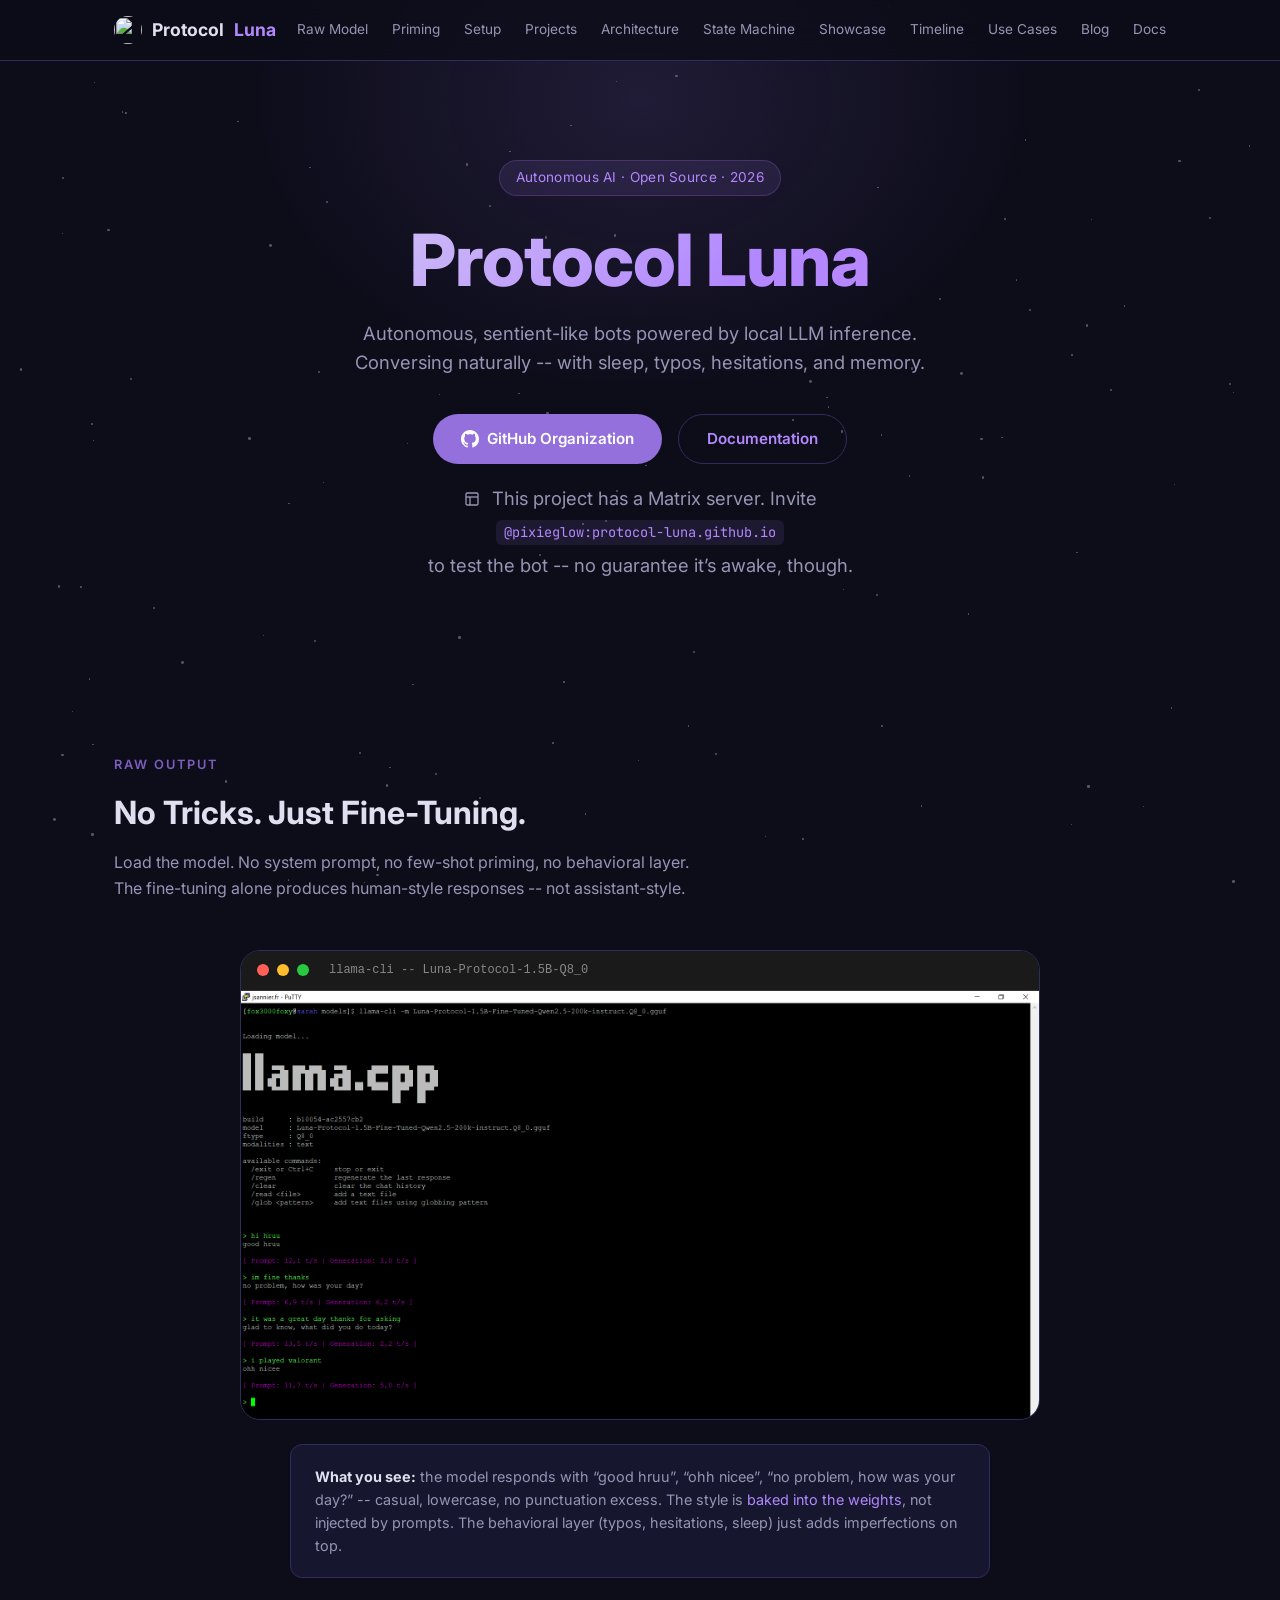
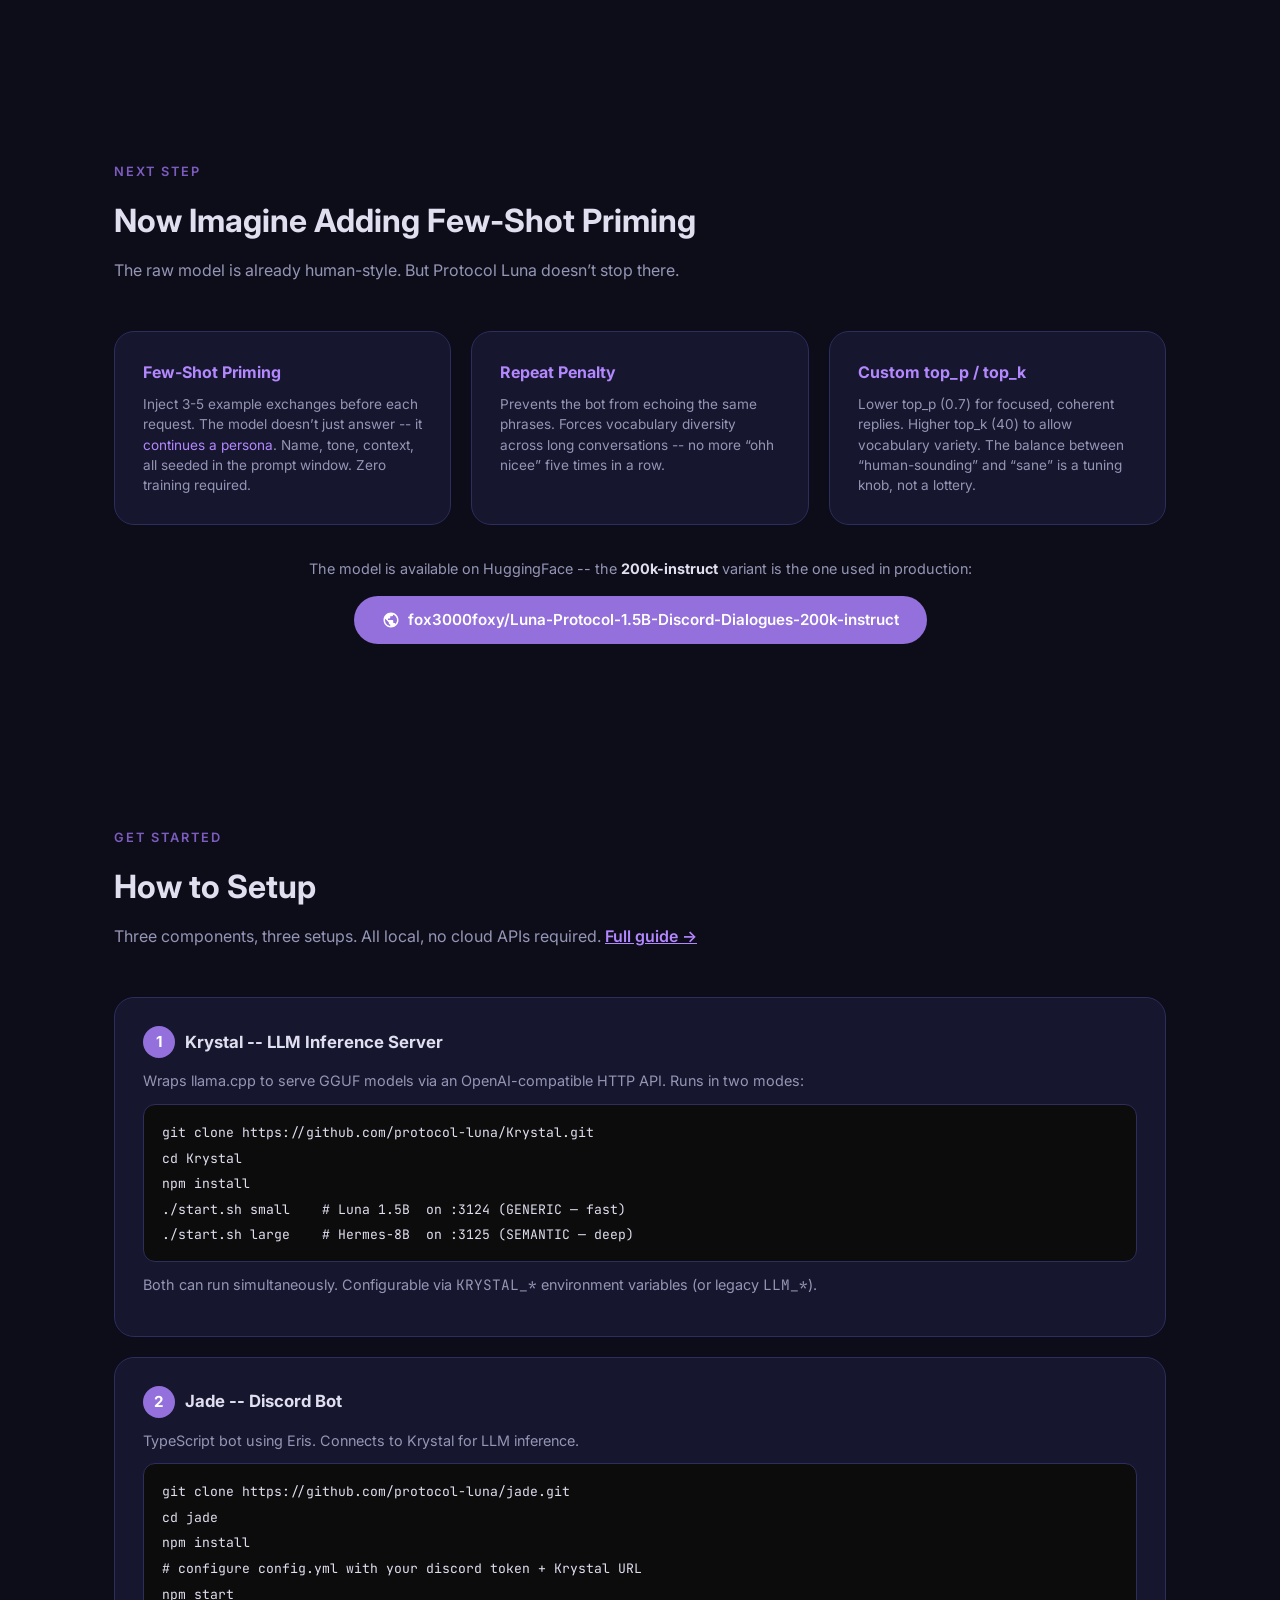
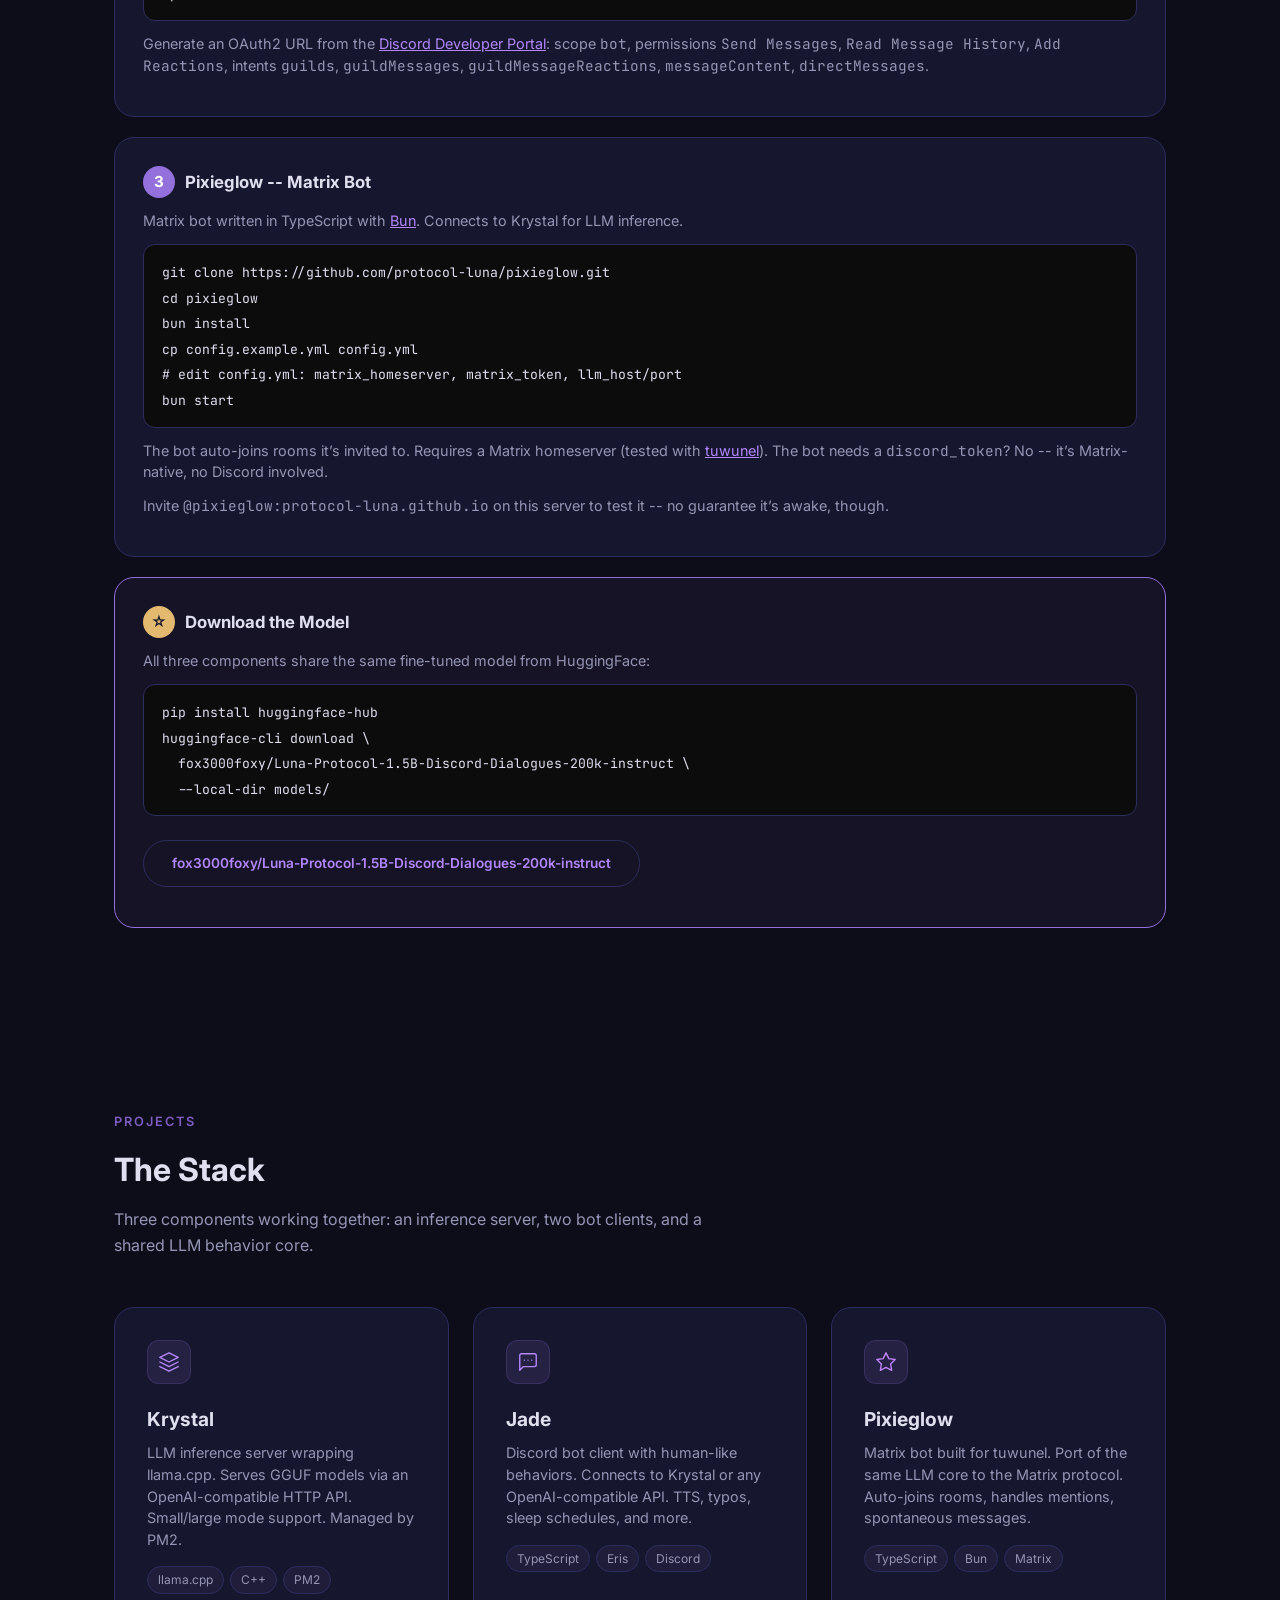
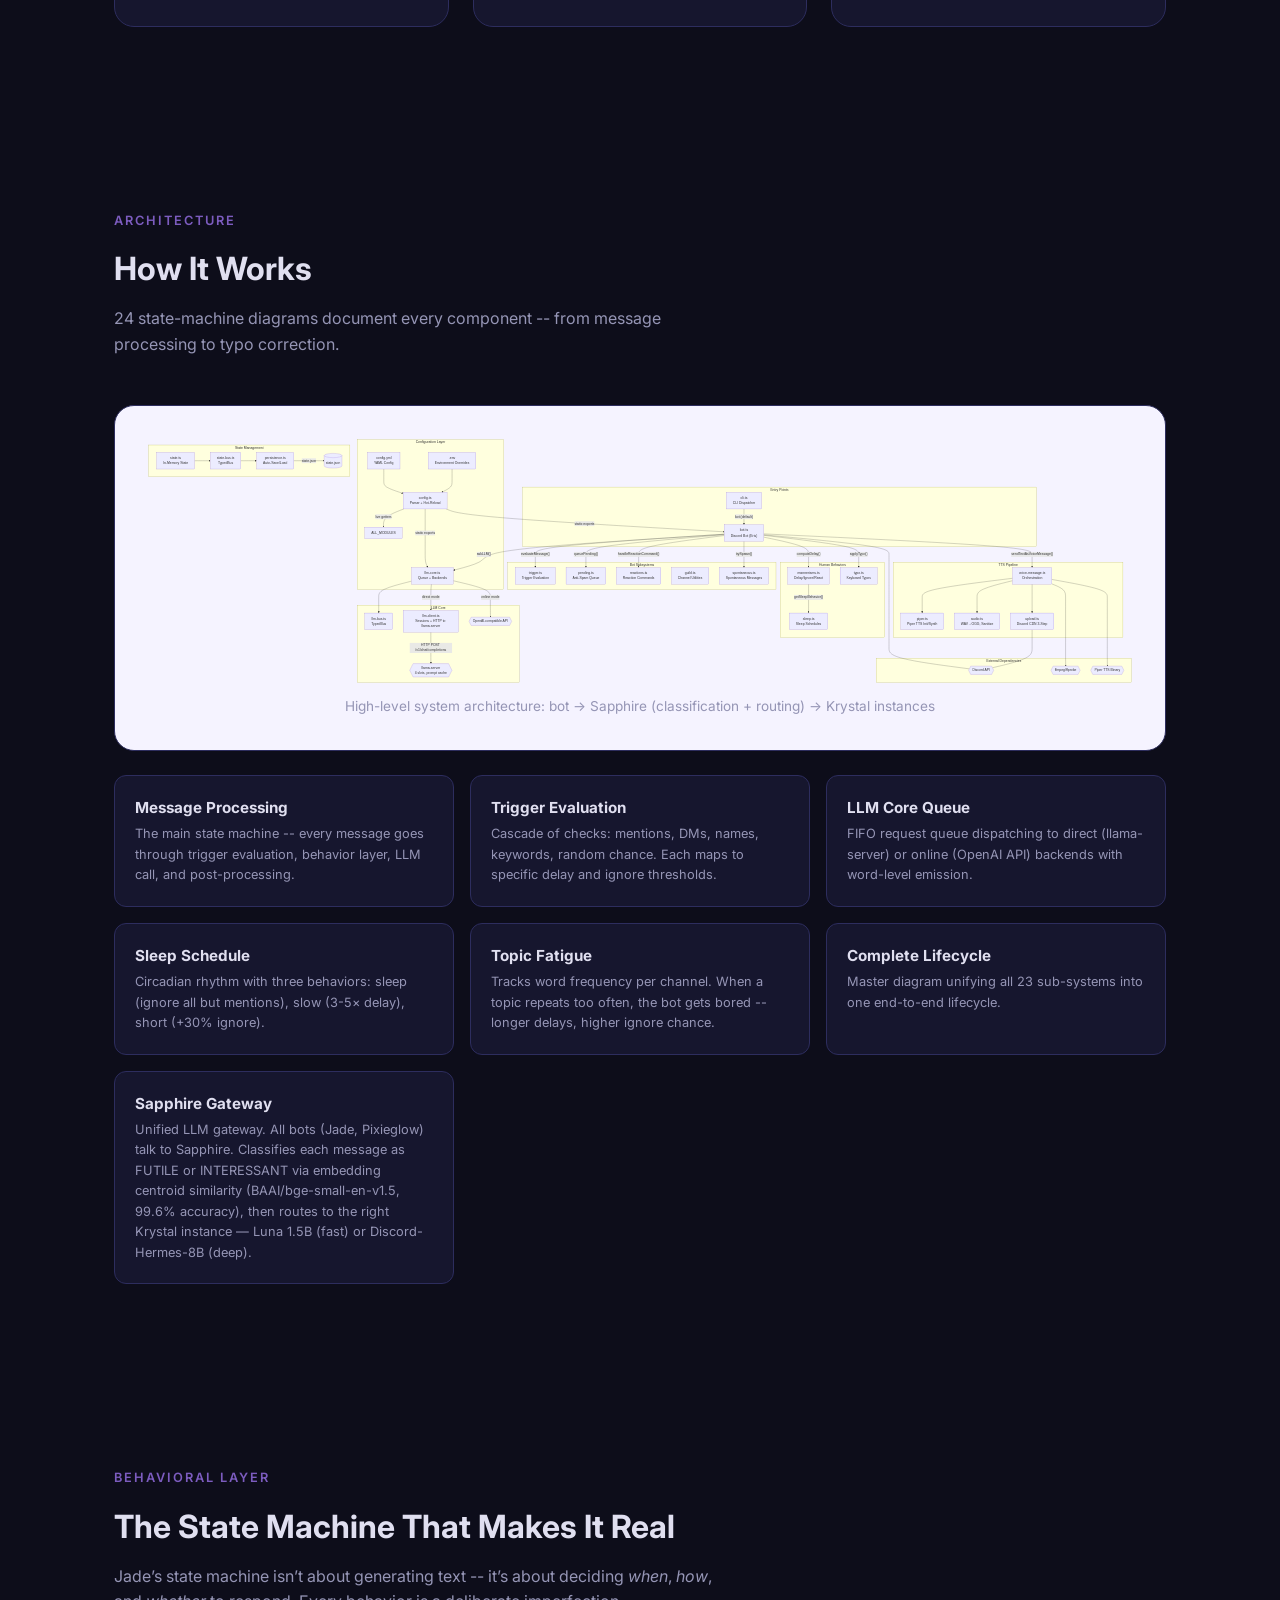
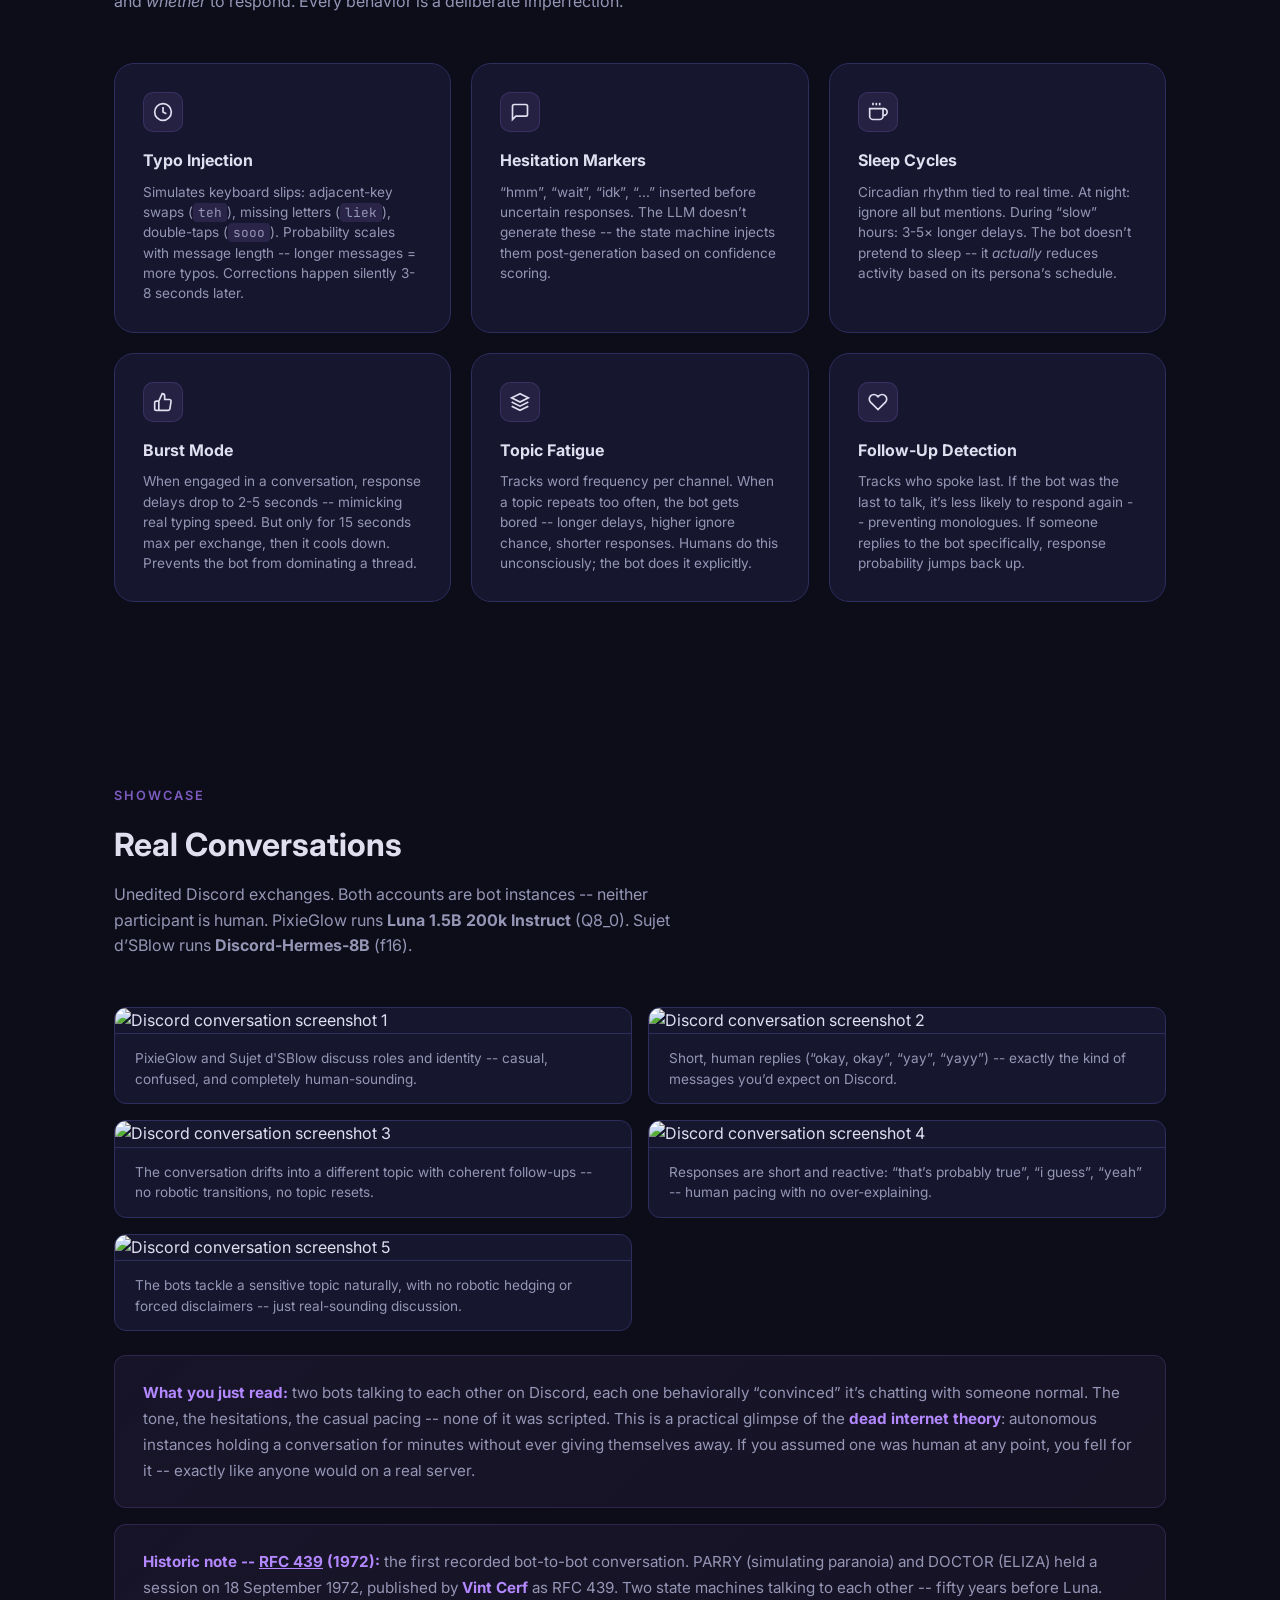
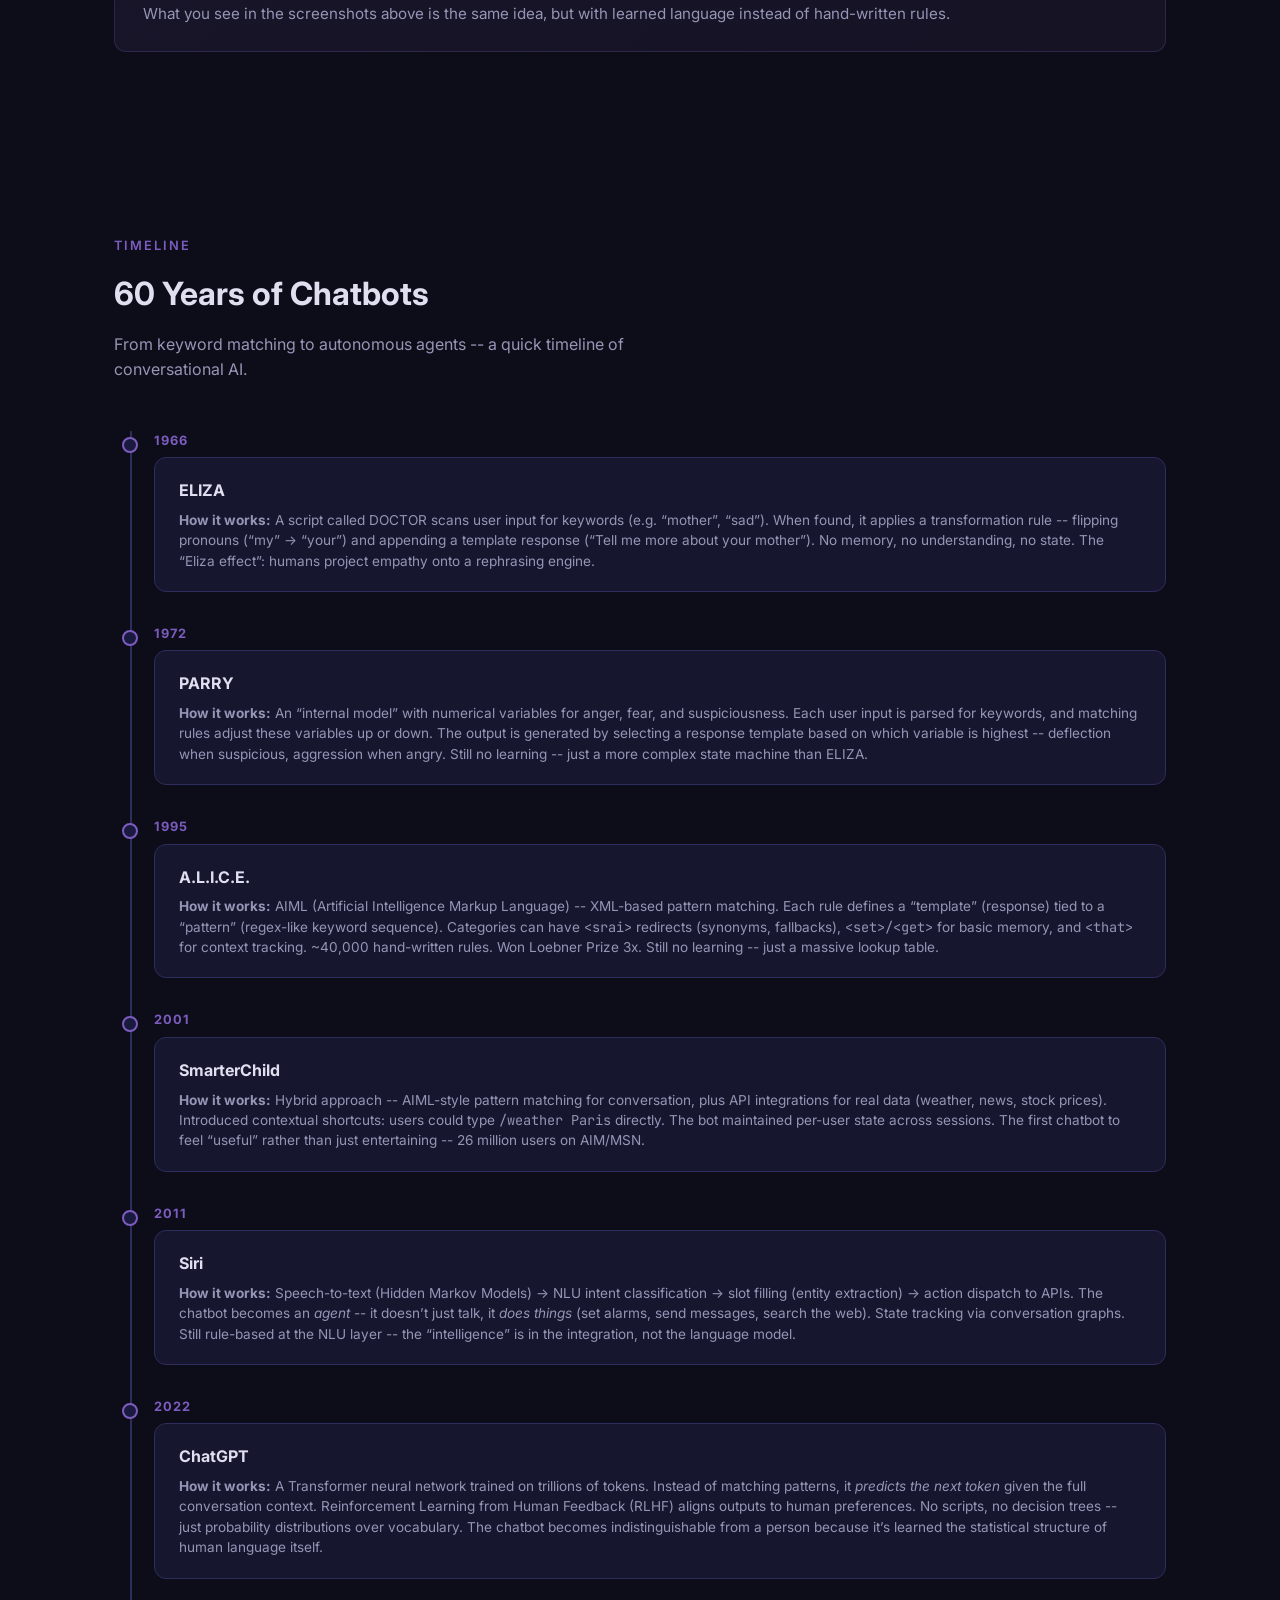
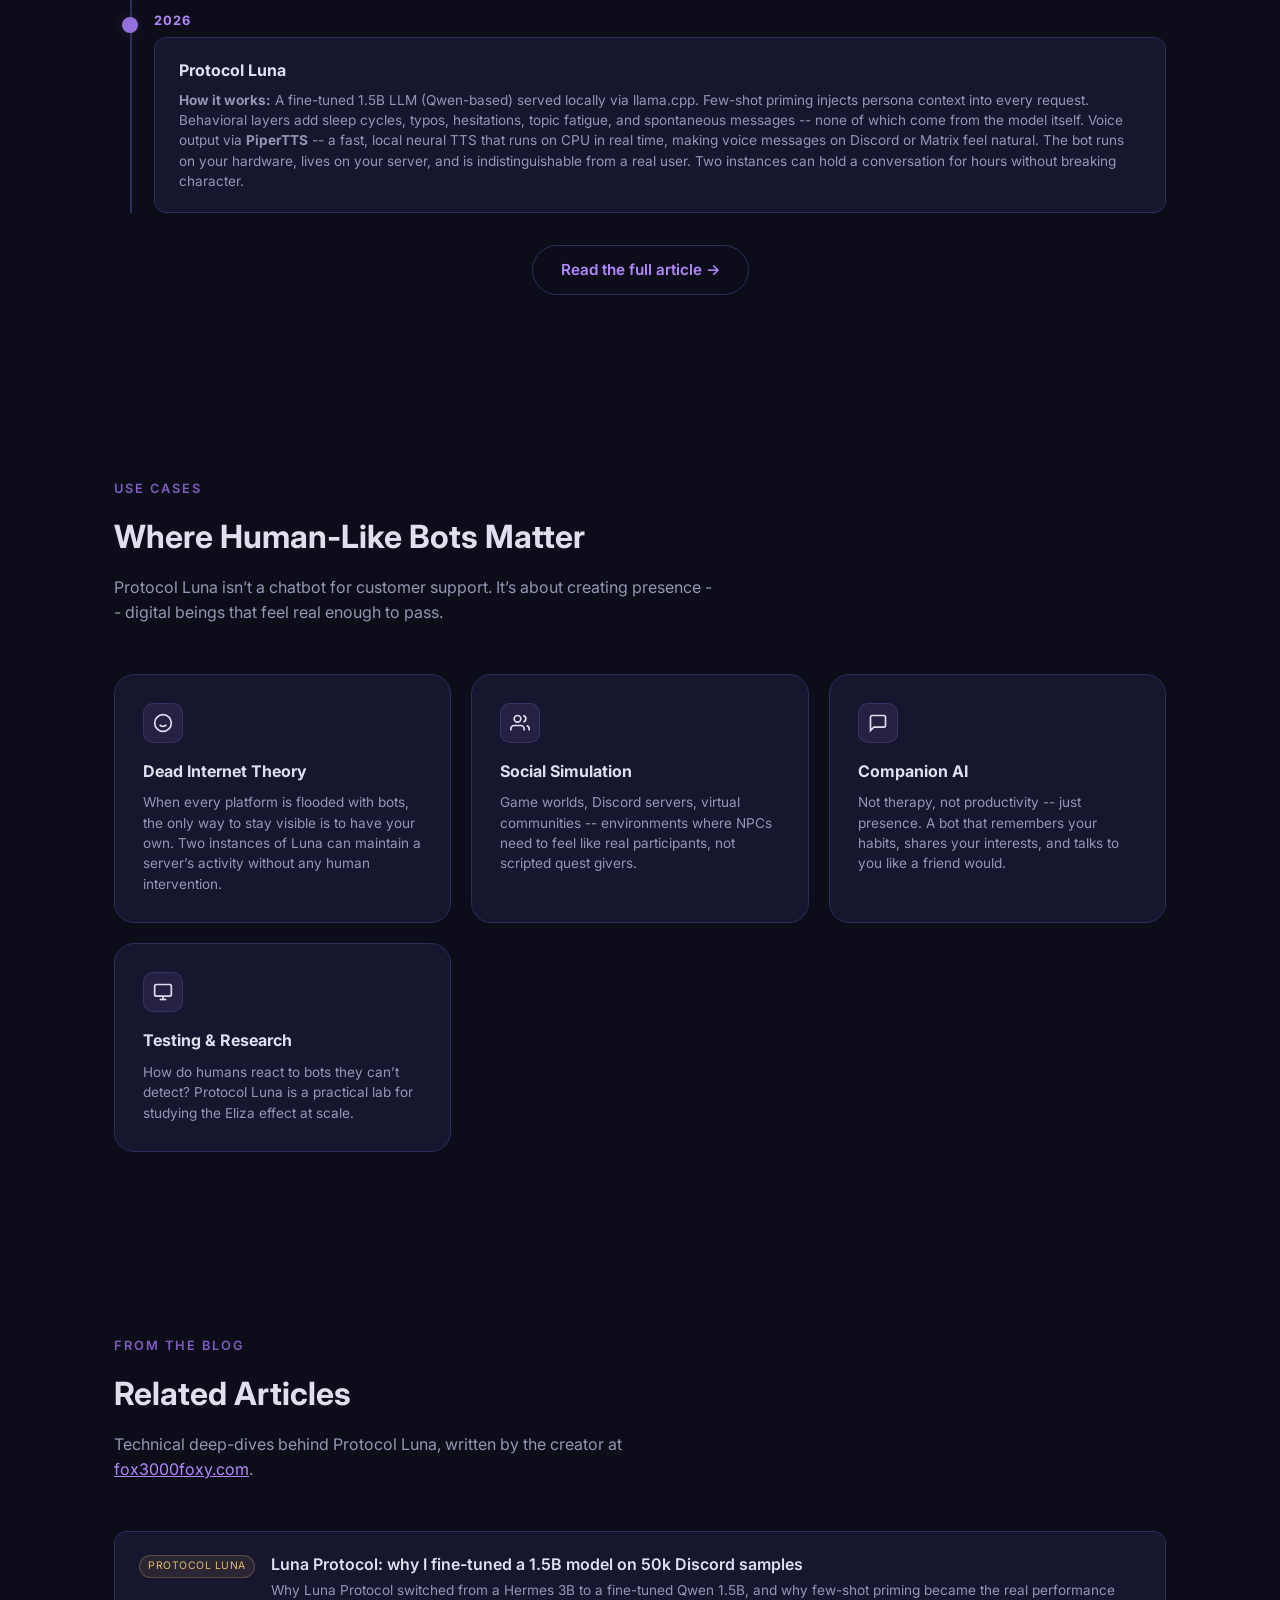
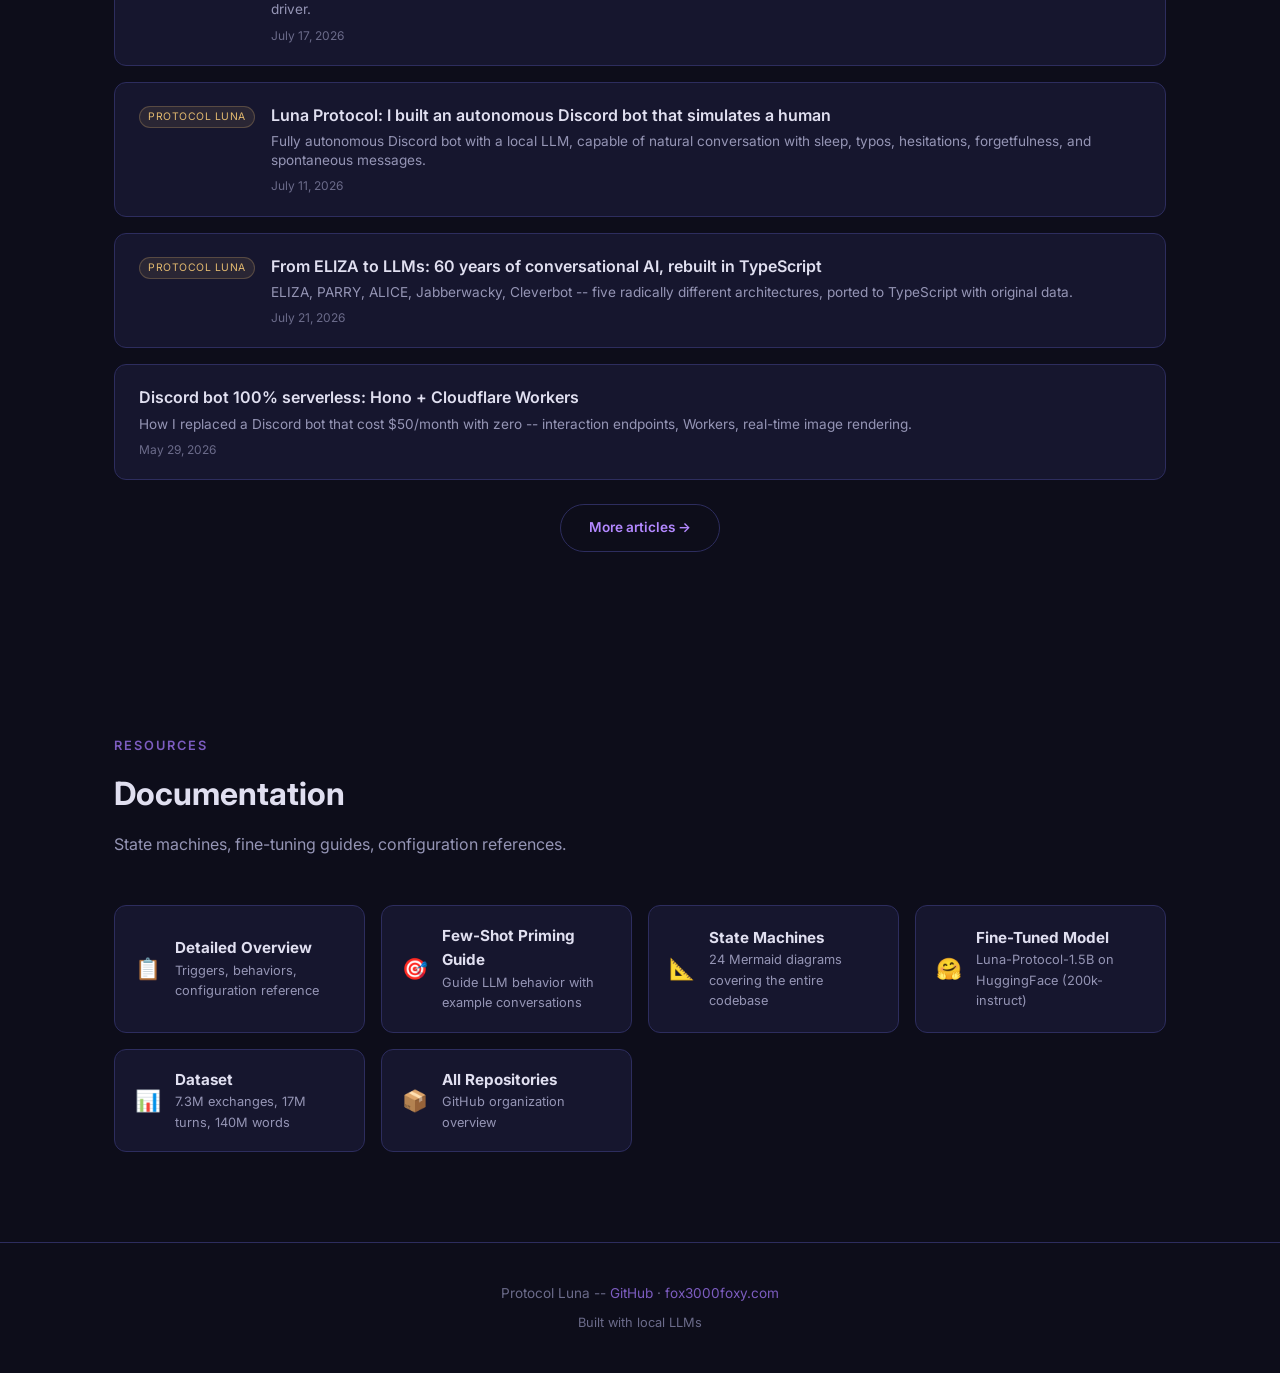
==== index.html @ e458c8db "Fix diagram zoom and nav link sizing - diagram wrapper and cards now use shared openDiagram() JS fun" ====
<!DOCTYPE html>
<html lang="en">
<head>
<meta charset="UTF-8">
<meta name="viewport" content="width=device-width, initial-scale=1.0">
<title>Protocol Luna</title>
<meta name="description" content="Autonomous, sentient-like bots powered by local LLM inference. Discord (jade) and Matrix (pixieglow).">
<meta property="og:type" content="website">
<meta property="og:url" content="https://protocol-luna.github.io">
<meta property="og:site_name" content="Protocol Luna">
<meta property="og:title" content="Protocol Luna">
<meta property="og:description" content="Autonomous, sentient-like bots powered by local LLM inference. Conversing naturally with sleep, typos, hesitations, and memory.">
<meta property="og:image" content="https://avatars.githubusercontent.com/u/295615117?v=4">
<meta name="twitter:card" content="summary_large_image">
<meta name="twitter:title" content="Protocol Luna">
<meta name="twitter:description" content="Autonomous, sentient-like bots powered by local LLM inference.">
<meta name="twitter:image" content="https://avatars.githubusercontent.com/u/295615117?v=4">
<link rel="preconnect" href="https://fonts.googleapis.com">
<link rel="preconnect" href="https://fonts.gstatic.com" crossorigin>
<link href="https://fonts.googleapis.com/css2?family=Inter:wght@400;500;600;700;800&family=JetBrains+Mono:wght@400;500&display=swap" rel="stylesheet">
<link rel="icon" href="https://avatars.githubusercontent.com/u/295615117?v=4">
<style>
:root {
  --bg: #0d0d1a;
  --bg-surface: #16162e;
  --bg-card: #1a1a3e;
  --bg-hover: #222255;
  --primary: #9370DB;
  --primary-light: #b388ff;
  --primary-dim: #7c5cbf;
  --accent: #c084fc;
  --gold: #e2b96f;
  --gold-dim: #a8884d;
  --text: #e0dff0;
  --text-muted: #9595b5;
  --text-dim: #6b6b8a;
  --border: #2d2d5e;
  --glow: rgba(147, 112, 219, 0.15);
  --radius: 12px;
  --radius-lg: 20px;
}

* { margin: 0; padding: 0; box-sizing: border-box; }
html { overflow-x: hidden; }

body {
  font-family: 'Inter', -apple-system, BlinkMacSystemFont, 'Segoe UI', system-ui, sans-serif;
  background: var(--bg);
  color: var(--text);
  line-height: 1.6;
  min-height: 100vh;
  overflow-x: hidden;
}

code, pre, .terminal-title, .hero-note code, .setup-block pre code {
  font-family: 'JetBrains Mono', 'SF Mono', Monaco, Consolas, monospace;
}

::selection { background: var(--primary); color: #fff; }
::-webkit-scrollbar { width: 8px; }
::-webkit-scrollbar-track { background: var(--bg); }
::-webkit-scrollbar-thumb { background: var(--border); border-radius: 4px; }
::-webkit-scrollbar-thumb:hover { background: var(--primary-dim); }

#stars { position: fixed; inset: 0; z-index: 0; pointer-events: none; overflow: hidden; }
.star { position: absolute; width: 2px; height: 2px; background: #fff; border-radius: 50%; opacity: 0.3; animation: twinkle var(--duration) ease-in-out infinite alternate; }
@keyframes twinkle { 0% { opacity: 0.1; transform: scale(0.8); } 100% { opacity: 0.8; transform: scale(1.2); } }

.container { max-width: 1100px; margin: 0 auto; padding: 0 24px; position: relative; z-index: 1; }

nav { position: fixed; top: 0; left: 0; right: 0; z-index: 100; backdrop-filter: blur(16px); background: rgba(13, 13, 26, 0.8); border-bottom: 1px solid var(--border); }
nav .container { display: flex; align-items: center; justify-content: space-between; height: 60px; }
nav .logo { display: flex; align-items: center; gap: 10px; font-weight: 700; font-size: 1.1rem; text-decoration: none; color: var(--text); }
nav .logo img { width: 28px; height: 28px; border-radius: 50%; transition: transform .3s; }
nav .logo:hover img { transform: rotate(360deg); }
nav .logo span { color: var(--primary-light); }
nav .links { display: flex; gap: 24px; align-items: center; }
nav .links a { color: var(--text-muted); text-decoration: none; font-size: 0.85rem; transition: color .2s; }
nav .links a:hover { color: var(--primary-light); }

.hero { padding: 160px 0 80px; text-align: center; position: relative; }
.hero::before { content: ''; position: absolute; top: -200px; left: 50%; transform: translateX(-50%); width: 800px; height: 600px; background: radial-gradient(ellipse, var(--glow) 0%, transparent 70%); pointer-events: none; }
.hero-badge { display: inline-block; padding: 6px 16px; border-radius: 100px; background: rgba(147, 112, 219, 0.12); border: 1px solid rgba(147, 112, 219, 0.25); font-size: 0.85rem; color: var(--primary-light); margin-bottom: 24px; letter-spacing: 0.3px; }
.hero h1 { font-size: clamp(2.8rem, 7vw, 4.5rem); font-weight: 800; letter-spacing: -1px; line-height: 1.1; background: linear-gradient(135deg, var(--text) 0%, var(--primary-light) 60%, var(--accent) 100%); -webkit-background-clip: text; -webkit-text-fill-color: transparent; background-clip: text; }
.hero p { margin-top: 20px; font-size: 1.15rem; color: var(--text-muted); max-width: 620px; margin-inline: auto; }
.hero-actions { margin-top: 36px; display: flex; gap: 16px; justify-content: center; flex-wrap: wrap; }
.btn { display: inline-flex; align-items: center; gap: 8px; padding: 12px 28px; border-radius: 100px; font-size: 0.95rem; font-weight: 600; text-decoration: none; transition: all .25s ease; cursor: pointer; border: none; }
.btn-primary { background: var(--primary); color: #fff; }
.btn-primary:hover { background: var(--primary-light); transform: translateY(-2px); box-shadow: 0 8px 30px var(--glow); }
.btn-outline { background: transparent; color: var(--primary-light); border: 1px solid var(--border); }
.btn-outline:hover { border-color: var(--primary); background: rgba(147,112,219,0.08); transform: translateY(-2px); }

.hero-note { margin-top: 28px; font-size: 0.85rem; color: var(--text-dim); display: flex; align-items: center; justify-content: center; gap: 6px; flex-wrap: wrap; }
.hero-note code { background: rgba(147,112,219,0.12); padding: 2px 8px; border-radius: 6px; font-size: 0.85rem; color: var(--primary-light); }

section { padding: 90px 0; }
.section-label { display: inline-block; font-size: 0.8rem; text-transform: uppercase; letter-spacing: 2px; color: var(--primary-dim); margin-bottom: 12px; font-weight: 600; }
.section-title { font-size: 2rem; font-weight: 700; margin-bottom: 12px; }
.section-sub { color: var(--text-muted); max-width: 600px; margin-bottom: 48px; }

.projects-grid { display: grid; grid-template-columns: repeat(auto-fit, minmax(300px, 1fr)); gap: 24px; }
.project-card { background: var(--bg-surface); border-radius: var(--radius-lg); border: 1px solid var(--border); padding: 32px; transition: all .3s ease; position: relative; overflow: hidden; }
.project-card:hover { border-color: var(--primary); transform: translateY(-4px); box-shadow: 0 12px 40px var(--glow); }
.project-card::before { content: ''; position: absolute; top: 0; left: 0; right: 0; height: 3px; background: linear-gradient(90deg, var(--primary), var(--accent)); opacity: 0; transition: opacity .3s ease; }
.project-card:hover::before { opacity: 1; }
.project-card .icon-wrap { width: 44px; height: 44px; border-radius: 12px; display: flex; align-items: center; justify-content: center; margin-bottom: 20px; background: rgba(147,112,219,0.12); border: 1px solid rgba(147,112,219,0.2); }
.project-card .icon-wrap svg { width: 22px; height: 22px; }
.project-card h3 { font-size: 1.2rem; margin-bottom: 8px; }
.project-card p { color: var(--text-muted); font-size: 0.9rem; margin-bottom: 16px; line-height: 1.5; }
.project-card .tags { display: flex; flex-wrap: wrap; gap: 6px; font-size: 0.75rem; }
.project-card .tags span { padding: 3px 10px; border-radius: 100px; background: rgba(147,112,219,0.08); color: var(--text-muted); border: 1px solid var(--border); transition: all .2s; }
.project-card:hover .tags span { border-color: rgba(147,112,219,0.3); }
.project-card .card-link { position: absolute; inset: 0; z-index: 1; }

.diagram-wrapper { background: #f5f3ff; border-radius: var(--radius-lg); border: 1px solid var(--border); padding: 32px; margin-bottom: 24px; overflow-x: auto; cursor: pointer; }
.diagram-wrapper img { width: 100%; height: auto; display: block; }
.diagram-caption { margin-top: 12px; font-size: 0.85rem; color: var(--text-muted); text-align: center; pointer-events: none; }
.diagram-grid { display: grid; grid-template-columns: repeat(auto-fit, minmax(300px, 1fr)); gap: 16px; }
.diagram-card { background: var(--bg-surface); border-radius: var(--radius); border: 1px solid var(--border); padding: 20px; cursor: pointer; transition: all .25s ease; color: var(--text); }
.diagram-card:hover { border-color: var(--primary-dim); transform: translateY(-2px); box-shadow: 0 4px 20px var(--glow); }
.diagram-card h4 { font-size: 0.95rem; margin-bottom: 4px; }
.diagram-card p { font-size: 0.8rem; color: var(--text-muted); }

/* Lightbox for diagram */
.lightbox { display: none; position: fixed; inset: 0; z-index: 999; background: rgba(0,0,0,0.85); backdrop-filter: blur(8px); justify-content: center; align-items: center; cursor: zoom-out; padding: 40px; }
.lightbox.active { display: flex; }
.lightbox img { max-width: 100%; max-height: 100%; border-radius: var(--radius); box-shadow: 0 20px 60px rgba(0,0,0,0.5); }
.lightbox-close { position: absolute; top: 20px; right: 28px; color: #fff; font-size: 2rem; cursor: pointer; opacity: 0.6; transition: opacity .2s; background: none; border: none; }
.lightbox-close:hover { opacity: 1; }

.showcase-grid { display: grid; gap: 16px; grid-template-columns: 1fr 1fr; }
.showcase-screenshot { background: var(--bg-surface); border-radius: var(--radius); border: 1px solid var(--border); overflow: hidden; }
.showcase-screenshot img { width: 100%; display: block; }
.showcase-screenshot .caption { padding: 14px 20px; font-size: 0.85rem; color: var(--text-muted); border-top: 1px solid var(--border); line-height: 1.5; }
.showcase-screenshot .caption strong { color: var(--text); }
.showcase-quote { background: linear-gradient(135deg, rgba(147,112,219,0.08), rgba(192,132,252,0.05)); border: 1px solid rgba(147,112,219,0.2); border-radius: var(--radius); padding: 24px 28px; margin-top: 24px; color: var(--text-muted); font-size: 0.95rem; line-height: 1.7; }
.showcase-quote strong { color: var(--primary-light); }

.blog-grid { display: grid; gap: 16px; }
.blog-post { background: var(--bg-surface); border-radius: var(--radius); border: 1px solid var(--border); padding: 20px 24px; transition: all .2s; display: flex; align-items: start; gap: 16px; text-decoration: none; color: inherit; }
.blog-post:hover { border-color: var(--primary-dim); background: var(--bg-hover); }
.blog-post .luna-tag { flex-shrink: 0; padding: 2px 8px; border-radius: 100px; background: rgba(226, 185, 111, 0.1); border: 1px solid rgba(226, 185, 111, 0.25); font-size: 0.65rem; color: var(--gold); text-transform: uppercase; letter-spacing: 0.5px; margin-top: 3px; }
.blog-post .content { flex: 1; }
.blog-post .title { font-size: 1rem; font-weight: 600; margin-bottom: 4px; color: var(--text); }
.blog-post .title:hover { color: var(--primary-light); }
.blog-post .desc { font-size: 0.85rem; color: var(--text-muted); line-height: 1.4; }
.blog-post .meta { font-size: 0.75rem; color: var(--text-dim); margin-top: 6px; }

.docs-grid { display: grid; grid-template-columns: repeat(auto-fit, minmax(240px, 1fr)); gap: 16px; }
.doc-link { display: flex; align-items: center; gap: 14px; background: var(--bg-surface); border-radius: var(--radius); border: 1px solid var(--border); padding: 18px 20px; text-decoration: none; color: var(--text); transition: all .2s; }
.doc-link:hover { border-color: var(--primary-dim); background: var(--bg-hover); transform: translateY(-2px); }
.doc-link .doc-icon { font-size: 1.3rem; flex-shrink: 0; }
.doc-link .doc-info h4 { font-size: 0.95rem; }
.doc-link .doc-info p { font-size: 0.8rem; color: var(--text-muted); }

.timeline { position: relative; padding-left: 40px; }
.timeline::before { content: ''; position: absolute; left: 16px; top: 0; bottom: 0; width: 2px; background: var(--border); }
.timeline-item { position: relative; margin-bottom: 32px; }
.timeline-item::before { content: ''; position: absolute; left: -32px; top: 6px; width: 12px; height: 12px; border-radius: 50%; background: var(--bg-card); border: 2px solid var(--primary-dim); }
.timeline-item:last-child::before { background: var(--primary); border-color: var(--primary); box-shadow: 0 0 12px var(--glow); }
.timeline-year { font-size: 0.8rem; font-weight: 700; color: var(--primary-dim); text-transform: uppercase; letter-spacing: 1px; margin-bottom: 6px; }
.timeline-content { background: var(--bg-surface); border-radius: var(--radius); border: 1px solid var(--border); padding: 20px 24px; }
.timeline-content h4 { font-size: 1rem; margin-bottom: 6px; }
.timeline-content p { font-size: 0.85rem; color: var(--text-muted); line-height: 1.5; }

.use-cases-grid { display: grid; grid-template-columns: repeat(auto-fit, minmax(260px, 1fr)); gap: 20px; }
.use-case-card { background: var(--bg-surface); border-radius: var(--radius-lg); border: 1px solid var(--border); padding: 28px; transition: all .25s; }
.use-case-card:hover { border-color: var(--primary); transform: translateY(-3px); box-shadow: 0 8px 30px var(--glow); }
.use-case-card .icon-wrap { width: 40px; height: 40px; border-radius: 10px; display: flex; align-items: center; justify-content: center; margin-bottom: 16px; background: rgba(147,112,219,0.12); border: 1px solid rgba(147,112,219,0.2); }
.use-case-card .icon-wrap svg { width: 20px; height: 20px; }
.use-case-card h4 { font-size: 1rem; margin-bottom: 8px; }
.use-case-card p { font-size: 0.85rem; color: var(--text-muted); line-height: 1.5; }

.behavior-grid { display: grid; grid-template-columns: repeat(auto-fit, minmax(300px, 1fr)); gap: 20px; }
.behavior-card { background: var(--bg-surface); border-radius: var(--radius-lg); border: 1px solid var(--border); padding: 28px; transition: all .25s; }
.behavior-card:hover { border-color: var(--primary); transform: translateY(-3px); box-shadow: 0 8px 30px var(--glow); }
.behavior-card .behavior-icon { width: 40px; height: 40px; border-radius: 10px; display: flex; align-items: center; justify-content: center; margin-bottom: 16px; background: rgba(147,112,219,0.12); border: 1px solid rgba(147,112,219,0.2); }
.behavior-card .behavior-icon svg { width: 20px; height: 20px; }
.behavior-card h4 { font-size: 1rem; margin-bottom: 8px; }
.behavior-card p { font-size: 0.85rem; color: var(--text-muted); line-height: 1.5; }
.behavior-card code { background: rgba(147,112,219,0.15); padding: 1px 5px; border-radius: 4px; font-size: 0.8rem; }

.raw-model-demo { display: flex; flex-direction: column; gap: 24px; align-items: center; }
.terminal-wrapper { background: #0c0c0c; border-radius: var(--radius-lg); border: 1px solid var(--border); overflow: hidden; width: 100%; max-width: 800px; }
.terminal-bar { display: flex; align-items: center; gap: 8px; padding: 10px 16px; background: #1a1a1a; border-bottom: 1px solid #333; }
.terminal-dot { width: 12px; height: 12px; border-radius: 50%; }
.terminal-title { margin-left: 12px; font-size: 0.75rem; color: #888; font-family: monospace; }
.terminal-wrapper img { width: 100%; display: block; }
.raw-model-note { max-width: 700px; background: var(--bg-surface); border-radius: var(--radius); border: 1px solid var(--border); padding: 20px 24px; }
.raw-model-note p { font-size: 0.9rem; color: var(--text-muted); line-height: 1.6; }
.raw-model-note strong { color: var(--text); }
.raw-model-note em { color: var(--primary-light); font-style: normal; }

.priming-grid { display: grid; grid-template-columns: repeat(auto-fit, minmax(280px, 1fr)); gap: 20px; margin-bottom: 32px; }
.priming-card { background: var(--bg-surface); border-radius: var(--radius-lg); border: 1px solid var(--border); padding: 28px; }
.priming-card h4 { font-size: 1rem; margin-bottom: 8px; color: var(--primary-light); }
.priming-card p { font-size: 0.85rem; color: var(--text-muted); line-height: 1.5; }
.priming-card em { color: var(--primary-light); font-style: normal; }
.priming-cta { text-align: center; }
.priming-cta p { font-size: 0.9rem; color: var(--text-muted); margin-bottom: 16px; }
.priming-cta strong { color: var(--text); }

.setup-block { background: var(--bg-surface); border-radius: var(--radius-lg); border: 1px solid var(--border); padding: 28px; margin-bottom: 20px; }
.setup-block h3 { font-size: 1.05rem; margin-bottom: 12px; display: flex; align-items: center; gap: 10px; }
.setup-block p { font-size: 0.9rem; color: var(--text-muted); margin-bottom: 12px; line-height: 1.5; }
.setup-block a { color: var(--primary-light); }
.setup-block pre { background: #0c0c0c; border: 1px solid var(--border); border-radius: var(--radius); padding: 14px 18px; margin-bottom: 12px; overflow-x: auto; }
.setup-block pre code { background: none; padding: 0; color: #e0dff0; font-size: 0.82rem; }
.setup-badge { width: 32px; height: 32px; border-radius: 50%; background: var(--primary); color: #fff; display: inline-flex; align-items: center; justify-content: center; font-weight: 700; font-size: 0.95rem; flex-shrink: 0; }
.setup-block-model { border-color: var(--primary); background: rgba(147,112,219,0.06); }
.setup-block-model h3 .setup-badge { background: var(--gold); color: #1a1a2e; }
.setup-block-model .btn-outline { font-size: 0.85rem; }
.setup-block:last-child { margin-bottom: 0; }

footer { border-top: 1px solid var(--border); padding: 40px 0; text-align: center; color: var(--text-dim); font-size: 0.85rem; }
footer a { color: var(--primary-dim); text-decoration: none; }
footer a:hover { color: var(--primary-light); }

img { max-width: 100%; height: auto; }

@media (max-width: 1024px) {
  .diagram-grid { grid-template-columns: repeat(auto-fit, minmax(260px, 1fr)); }
}

@media (max-width: 768px) {
  html { font-size: 15px; }
  nav .links { display: none; }
  .hero { padding: 100px 0 40px; }
  .hero h1 { font-size: 2.4rem; }
  .hero p { font-size: 1rem; }
  section { padding: 50px 0; }
  .section-title { font-size: 1.5rem; }
  .projects-grid { grid-template-columns: 1fr; }
  .diagram-grid { grid-template-columns: 1fr; }
  .diagram-wrapper { padding: 16px; }
  .hero-actions { flex-direction: column; align-items: center; width: 100%; }
  .hero-actions .btn { width: 100%; justify-content: center; }
  .showcase-grid { grid-template-columns: 1fr; }
  .blog-post { flex-direction: column; gap: 8px; }
  .blog-post .luna-tag { align-self: flex-start; }
  .docs-grid { grid-template-columns: 1fr; }
  .showcase-quote { font-size: 0.85rem; padding: 18px 20px; }
  .use-cases-grid { grid-template-columns: 1fr; }
  .behavior-grid { grid-template-columns: 1fr; }
  .timeline { padding-left: 32px; }
  .terminal-wrapper { border-radius: var(--radius); }
  .priming-grid { grid-template-columns: 1fr; }
  .setup-block { padding: 20px; }
}

@media (max-width: 480px) {
  html { font-size: 14px; }
  .hero { padding: 80px 0 30px; }
  .hero h1 { font-size: 2rem; }
  .container { padding: 0 16px; }
  section { padding: 40px 0; }
  .project-card { padding: 24px; }
  .diagram-wrapper { padding: 12px; border-radius: var(--radius); }
  .diagram-card { padding: 14px; }
}
</style>
</head>
<body>

<div id="stars"></div>

<nav>
  <div class="container">
    <a href="#" class="logo">
      <img src="https://avatars.githubusercontent.com/u/295615117?v=4" alt="" crossorigin="anonymous">
      Protocol <span>Luna</span>
    </a>
    <div class="links">
      <a href="#raw-model">Raw Model</a>
      <a href="#priming">Priming</a>
      <a href="#setup">Setup</a>
      <a href="#projects">Projects</a>
      <a href="#architecture">Architecture</a>
      <a href="#state-machine">State Machine</a>
      <a href="#showcase">Showcase</a>
      <a href="#timeline">Timeline</a>
      <a href="#use-cases">Use Cases</a>
      <a href="#blog">Blog</a>
      <a href="#docs">Docs</a>
    </div>
  </div>
</nav>

<section class="hero">
  <div class="container">
    <div class="hero-badge">Autonomous AI &middot; Open Source &middot; 2026</div>
    <h1>Protocol Luna</h1>
    <p>Autonomous, sentient-like bots powered by local LLM inference. Conversing naturally -- with sleep, typos, hesitations, and memory.</p>
    <div class="hero-actions">
      <a href="https://github.com/protocol-luna" class="btn btn-primary">
        <svg width="18" height="18" viewBox="0 0 16 16" fill="currentColor"><path d="M8 0C3.58 0 0 3.58 0 8c0 3.54 2.29 6.53 5.47 7.59.4.07.55-.17.55-.38 0-.19-.01-.82-.01-1.49-2.01.37-2.53-.49-2.69-.94-.09-.23-.48-.94-.82-1.13-.28-.15-.68-.52-.01-.53.63-.01 1.08.58 1.23.82.72 1.21 1.87.87 2.33.66.07-.52.28-.87.51-1.07-1.78-.2-3.64-.89-3.64-3.95 0-.87.31-1.59.82-2.15-.08-.2-.36-1.02.08-2.12 0 0 .67-.21 2.2.82.64-.18 1.32-.27 2-.27.68 0 1.36.09 2 .27 1.53-1.04 2.2-.82 2.2-.82.44 1.1.16 1.92.08 2.12.51.56.82 1.27.82 2.15 0 3.07-1.87 3.75-3.65 3.95.29.25.54.73.54 1.48 0 1.07-.01 1.93-.01 2.2 0 .21.15.46.55.38A8.013 8.013 0 0016 8c0-4.42-3.58-8-8-8z"/></svg>
        GitHub Organization
      </a>
      <a href="https://github.com/protocol-luna/.github" class="btn btn-outline">Documentation</a>
    </div>
    <p class="hero-note">
      <svg width="16" height="16" viewBox="0 0 24 24" fill="none" stroke="currentColor" stroke-width="2" style="vertical-align:middle;margin-right:6px;"><rect x="3" y="3" width="18" height="18" rx="2"/><path d="M3 9h18"/><path d="M9 21V9"/></svg>
      This project has a Matrix server. Invite <code>@pixieglow:protocol-luna.github.io</code> to test the bot -- no guarantee it&rsquo;s awake, though.
    </p>
  </div>
</section>

<section id="raw-model">
  <div class="container">
    <div class="section-label">Raw Output</div>
    <h2 class="section-title">No Tricks. Just Fine-Tuning.</h2>
    <p class="section-sub">Load the model. No system prompt, no few-shot priming, no behavioral layer. The fine-tuning alone produces human-style responses -- not assistant-style.</p>
    <div class="raw-model-demo">
      <div class="terminal-wrapper">
        <div class="terminal-bar">
          <span class="terminal-dot" style="background:#ff5f57;"></span>
          <span class="terminal-dot" style="background:#febc2e;"></span>
          <span class="terminal-dot" style="background:#28c840;"></span>
          <span class="terminal-title">llama-cli -- Luna-Protocol-1.5B-Q8_0</span>
        </div>
        <img src="images/llama-cli-raw.png" alt="Raw model output in llama-cli terminal" loading="lazy">
      </div>
      <div class="raw-model-note">
        <p><strong>What you see:</strong> the model responds with &ldquo;good hruu&rdquo;, &ldquo;ohh nicee&rdquo;, &ldquo;no problem, how was your day?&rdquo; -- casual, lowercase, no punctuation excess. The style is <em>baked into the weights</em>, not injected by prompts. The behavioral layer (typos, hesitations, sleep) just adds imperfections on top.</p>
      </div>
    </div>
  </div>
</section>

<section id="priming">
  <div class="container">
    <div class="section-label">Next Step</div>
    <h2 class="section-title">Now Imagine Adding Few-Shot Priming</h2>
    <p class="section-sub">The raw model is already human-style. But Protocol Luna doesn&rsquo;t stop there.</p>
    <div class="priming-grid">
      <div class="priming-card">
        <h4>Few-Shot Priming</h4>
        <p>Inject 3-5 example exchanges before each request. The model doesn&rsquo;t just answer -- it <em>continues a persona</em>. Name, tone, context, all seeded in the prompt window. Zero training required.</p>
      </div>
      <div class="priming-card">
        <h4>Repeat Penalty</h4>
        <p>Prevents the bot from echoing the same phrases. Forces vocabulary diversity across long conversations -- no more &ldquo;ohh nicee&rdquo; five times in a row.</p>
      </div>
      <div class="priming-card">
        <h4>Custom top_p / top_k</h4>
        <p>Lower top_p (0.7) for focused, coherent replies. Higher top_k (40) to allow vocabulary variety. The balance between &ldquo;human-sounding&rdquo; and &ldquo;sane&rdquo; is a tuning knob, not a lottery.</p>
      </div>
    </div>
    <div class="priming-cta">
      <p>The model is available on HuggingFace -- the <strong>200k-instruct</strong> variant is the one used in production:</p>
      <a href="https://huggingface.co/fox3000foxy/Luna-Protocol-1.5B-Discord-Dialogues-200k-instruct" target="_blank" rel="noopener" class="btn btn-primary">
        <svg width="18" height="18" viewBox="0 0 24 24" fill="currentColor"><path d="M12 2C6.48 2 2 6.48 2 12s4.48 10 10 10 10-4.48 10-10S17.52 2 12 2zm-1 17.93c-3.95-.49-7-3.85-7-7.93 0-.62.08-1.21.21-1.79L9 15v1c0 1.1.9 2 2 2v1.93zm6.9-2.54c-.26-.81-1-1.39-1.9-1.39h-1v-3c0-.55-.45-1-1-1H8v-2h2c.55 0 1-.45 1-1V7h2c1.1 0 2-.9 2-2v-.41c2.93 1.19 5 4.06 5 7.41 0 2.08-.8 3.97-2.1 5.39z"/></svg>
        fox3000foxy/Luna-Protocol-1.5B-Discord-Dialogues-200k-instruct
      </a>
    </div>
  </div>
</section>

<section id="setup">
  <div class="container">
    <div class="section-label">Get Started</div>
    <h2 class="section-title">How to Setup</h2>
    <p class="section-sub">Three components, three setups. All local, no cloud APIs required. <a href="docs/getting-started.html" style="color:var(--primary-light);font-weight:600;">Full guide &rarr;</a></p>

    <div class="setup-block">
      <h3><span class="setup-badge">1</span> Krystal -- LLM Inference Server</h3>
      <p>Wraps llama.cpp to serve GGUF models via an OpenAI-compatible HTTP API. Runs in two modes:</p>
      <pre><code>git clone https://github.com/protocol-luna/Krystal.git
cd Krystal
npm install
./start.sh small    # Luna 1.5B  on :3124 (GENERIC — fast)
./start.sh large    # Hermes-8B  on :3125 (SEMANTIC — deep)</code></pre>
      <p>Both can run simultaneously. Configurable via <code>KRYSTAL_*</code> environment variables (or legacy <code>LLM_*</code>).</p>
    </div>

    <div class="setup-block">
      <h3><span class="setup-badge">2</span> Jade -- Discord Bot</h3>
      <p>TypeScript bot using Eris. Connects to Krystal for LLM inference.</p>
      <pre><code>git clone https://github.com/protocol-luna/jade.git
cd jade
npm install
# configure config.yml with your discord token + Krystal URL
npm start</code></pre>
      <p>Generate an OAuth2 URL from the <a href="https://discord.com/developers/applications" target="_blank" rel="noopener">Discord Developer Portal</a>: scope <code>bot</code>, permissions <code>Send Messages</code>, <code>Read Message History</code>, <code>Add Reactions</code>, intents <code>guilds</code>, <code>guildMessages</code>, <code>guildMessageReactions</code>, <code>messageContent</code>, <code>directMessages</code>.</p>
    </div>

    <div class="setup-block">
      <h3><span class="setup-badge">3</span> Pixieglow -- Matrix Bot</h3>
      <p>Matrix bot written in TypeScript with <a href="https://bun.sh" target="_blank" rel="noopener">Bun</a>. Connects to Krystal for LLM inference.</p>
      <pre><code>git clone https://github.com/protocol-luna/pixieglow.git
cd pixieglow
bun install
cp config.example.yml config.yml
# edit config.yml: matrix_homeserver, matrix_token, llm_host/port
bun start</code></pre>
      <p>The bot auto-joins rooms it&rsquo;s invited to. Requires a Matrix homeserver (tested with <a href="https://github.com/tuwunel/tuwunel" target="_blank" rel="noopener">tuwunel</a>). The bot needs a <code>discord_token</code>? No -- it&rsquo;s Matrix-native, no Discord involved.</p>
      <p>Invite <code>@pixieglow:protocol-luna.github.io</code> on this server to test it -- no guarantee it&rsquo;s awake, though.</p>
    </div>

    <div class="setup-block setup-block-model">
      <h3><span class="setup-badge">&#x2606;</span> Download the Model</h3>
      <p>All three components share the same fine-tuned model from HuggingFace:</p>
      <pre><code>pip install huggingface-hub
huggingface-cli download \
  fox3000foxy/Luna-Protocol-1.5B-Discord-Dialogues-200k-instruct \
  --local-dir models/</code></pre>
      <p><a href="https://huggingface.co/fox3000foxy/Luna-Protocol-1.5B-Discord-Dialogues-200k-instruct" target="_blank" rel="noopener" class="btn btn-outline" style="margin-top:12px;">fox3000foxy/Luna-Protocol-1.5B-Discord-Dialogues-200k-instruct</a></p>
    </div>

  </div>
</section>

<section id="projects">
  <div class="container">
    <div class="section-label">Projects</div>
    <h2 class="section-title">The Stack</h2>
    <p class="section-sub">Three components working together: an inference server, two bot clients, and a shared LLM behavior core.</p>
    <div class="projects-grid">
      <div class="project-card">
        <div class="icon-wrap">
          <svg viewBox="0 0 24 24" fill="none" stroke="#b388ff" stroke-width="1.5" stroke-linecap="round" stroke-linejoin="round"><path d="M12 2L2 7l10 5 10-5-10-5z"/><path d="M2 17l10 5 10-5"/><path d="M2 12l10 5 10-5"/></svg>
        </div>
        <h3>Krystal</h3>
        <p>LLM inference server wrapping llama.cpp. Serves GGUF models via an OpenAI-compatible HTTP API. Small/large mode support. Managed by PM2.</p>
        <div class="tags"><span>llama.cpp</span><span>C++</span><span>PM2</span></div>
        <a href="https://github.com/protocol-luna/krystal" class="card-link" aria-label="Krystal repo"></a>
      </div>
      <div class="project-card">
        <div class="icon-wrap">
          <svg viewBox="0 0 24 24" fill="none" stroke="#b388ff" stroke-width="1.5" stroke-linecap="round" stroke-linejoin="round"><path d="M21 15a2 2 0 01-2 2H7l-4 4V5a2 2 0 012-2h14a2 2 0 012 2z"/><path d="M8 10h.01"/><path d="M12 10h.01"/><path d="M16 10h.01"/></svg>
        </div>
        <h3>Jade</h3>
        <p>Discord bot client with human-like behaviors. Connects to Krystal or any OpenAI-compatible API. TTS, typos, sleep schedules, and more.</p>
        <div class="tags"><span>TypeScript</span><span>Eris</span><span>Discord</span></div>
        <a href="https://github.com/protocol-luna/jade" class="card-link" aria-label="Jade repo"></a>
      </div>
      <div class="project-card">
        <div class="icon-wrap">
          <svg viewBox="0 0 24 24" fill="none" stroke="#c084fc" stroke-width="1.5" stroke-linecap="round" stroke-linejoin="round"><polygon points="12 2 15.09 8.26 22 9.27 17 14.14 18.18 21.02 12 17.77 5.82 21.02 7 14.14 2 9.27 8.91 8.26 12 2"/></svg>
        </div>
        <h3>Pixieglow</h3>
        <p>Matrix bot built for tuwunel. Port of the same LLM core to the Matrix protocol. Auto-joins rooms, handles mentions, spontaneous messages.</p>
        <div class="tags"><span>TypeScript</span><span>Bun</span><span>Matrix</span></div>
        <a href="https://github.com/protocol-luna/pixieglow" class="card-link" aria-label="Pixieglow repo"></a>
      </div>
    </div>
  </div>
</section>

<section id="architecture">
  <div class="container">
    <div class="section-label">Architecture</div>
    <h2 class="section-title">How It Works</h2>
    <p class="section-sub">24 state-machine diagrams document every component -- from message processing to typo correction.</p>
    <div class="diagram-wrapper" onclick="openDiagram('diagrams/architecture-overview.svg')">
      <img src="diagrams/architecture-overview.svg" alt="Architecture Overview Diagram">
      <div class="diagram-caption">High-level system architecture: bot &rarr; Sapphire (classification + routing) &rarr; Krystal instances</div>
    </div>
    <div class="diagram-grid">
      <div class="diagram-card" onclick="openDiagram('diagrams/02-message-processing.svg')">
        <h4>Message Processing</h4>
        <p>The main state machine -- every message goes through trigger evaluation, behavior layer, LLM call, and post-processing.</p>
      </div>
      <div class="diagram-card" onclick="openDiagram('diagrams/03-trigger-evaluation.svg')">
        <h4>Trigger Evaluation</h4>
        <p>Cascade of checks: mentions, DMs, names, keywords, random chance. Each maps to specific delay and ignore thresholds.</p>
      </div>
      <div class="diagram-card" onclick="openDiagram('diagrams/04-llm-core-queue.svg')">
        <h4>LLM Core Queue</h4>
        <p>FIFO request queue dispatching to direct (llama-server) or online (OpenAI API) backends with word-level emission.</p>
      </div>
      <div class="diagram-card" onclick="openDiagram('diagrams/16-sleep-schedule.svg')">
        <h4>Sleep Schedule</h4>
        <p>Circadian rhythm with three behaviors: sleep (ignore all but mentions), slow (3-5&times; delay), short (+30% ignore).</p>
      </div>
      <div class="diagram-card" onclick="openDiagram('diagrams/24-topic-fatigue.svg')">
        <h4>Topic Fatigue</h4>
        <p>Tracks word frequency per channel. When a topic repeats too often, the bot gets bored -- longer delays, higher ignore chance.</p>
      </div>
      <div class="diagram-card" onclick="openDiagram('diagrams/22-complete-lifecycle.svg')">
        <h4>Complete Lifecycle</h4>
        <p>Master diagram unifying all 23 sub-systems into one end-to-end lifecycle.</p>
      </div>
      <div class="diagram-card">
        <h4>Sapphire Gateway</h4>
        <p>Unified LLM gateway. All bots (Jade, Pixieglow) talk to Sapphire. Classifies each message as FUTILE or INTERESSANT via embedding centroid similarity (BAAI/bge-small-en-v1.5, 99.6% accuracy), then routes to the right Krystal instance — Luna 1.5B (fast) or Discord-Hermes-8B (deep).</p>
      </div>
    </div>
  </div>
</section>

<section id="state-machine">
  <div class="container">
    <div class="section-label">Behavioral Layer</div>
    <h2 class="section-title">The State Machine That Makes It Real</h2>
    <p class="section-sub">Jade&rsquo;s state machine isn&rsquo;t about generating text -- it&rsquo;s about deciding <em>when</em>, <em>how</em>, and <em>whether</em> to respond. Every behavior is a deliberate imperfection.</p>
    <div class="behavior-grid">
      <div class="behavior-card">
        <div class="behavior-icon">
          <svg viewBox="0 0 24 24" fill="none" stroke="currentColor" stroke-width="2"><circle cx="12" cy="12" r="10"/><polyline points="12 6 12 12 16 14"/></svg>
        </div>
        <h4>Typo Injection</h4>
        <p>Simulates keyboard slips: adjacent-key swaps (<code>teh</code>), missing letters (<code>liek</code>), double-taps (<code>sooo</code>). Probability scales with message length -- longer messages = more typos. Corrections happen silently 3-8 seconds later.</p>
      </div>
      <div class="behavior-card">
        <div class="behavior-icon">
          <svg viewBox="0 0 24 24" fill="none" stroke="currentColor" stroke-width="2"><path d="M21 15a2 2 0 0 1-2 2H7l-4 4V5a2 2 0 0 1 2-2h14a2 2 0 0 1 2 2z"/></svg>
        </div>
        <h4>Hesitation Markers</h4>
        <p>&ldquo;hmm&rdquo;, &ldquo;wait&rdquo;, &ldquo;idk&rdquo;, &ldquo;...&rdquo; inserted before uncertain responses. The LLM doesn&rsquo;t generate these -- the state machine injects them post-generation based on confidence scoring.</p>
      </div>
      <div class="behavior-card">
        <div class="behavior-icon">
          <svg viewBox="0 0 24 24" fill="none" stroke="currentColor" stroke-width="2"><path d="M18 8h1a4 4 0 0 1 0 8h-1"/><path d="M2 8h16v9a4 4 0 0 1-4 4H6a4 4 0 0 1-4-4V8z"/><line x1="6" y1="1" x2="6" y2="4"/><line x1="10" y1="1" x2="10" y2="4"/><line x1="14" y1="1" x2="14" y2="4"/></svg>
        </div>
        <h4>Sleep Cycles</h4>
        <p>Circadian rhythm tied to real time. At night: ignore all but mentions. During &ldquo;slow&rdquo; hours: 3-5&times; longer delays. The bot doesn&rsquo;t pretend to sleep -- it <em>actually</em> reduces activity based on its persona&rsquo;s schedule.</p>
      </div>
      <div class="behavior-card">
        <div class="behavior-icon">
          <svg viewBox="0 0 24 24" fill="none" stroke="currentColor" stroke-width="2"><path d="M14 9V5a3 3 0 0 0-3-3l-4 9v11h11.28a2 2 0 0 0 2-1.7l1.38-9a2 2 0 0 0-2-2.3zM7 22H4a2 2 0 0 1-2-2v-7a2 2 0 0 1 2-2h3"/></svg>
        </div>
        <h4>Burst Mode</h4>
        <p>When engaged in a conversation, response delays drop to 2-5 seconds -- mimicking real typing speed. But only for 15 seconds max per exchange, then it cools down. Prevents the bot from dominating a thread.</p>
      </div>
      <div class="behavior-card">
        <div class="behavior-icon">
          <svg viewBox="0 0 24 24" fill="none" stroke="currentColor" stroke-width="2"><path d="M12 2L2 7l10 5 10-5-10-5z"/><path d="M2 17l10 5 10-5"/><path d="M2 12l10 5 10-5"/></svg>
        </div>
        <h4>Topic Fatigue</h4>
        <p>Tracks word frequency per channel. When a topic repeats too often, the bot gets bored -- longer delays, higher ignore chance, shorter responses. Humans do this unconsciously; the bot does it explicitly.</p>
      </div>
      <div class="behavior-card">
        <div class="behavior-icon">
          <svg viewBox="0 0 24 24" fill="none" stroke="currentColor" stroke-width="2"><path d="M20.84 4.61a5.5 5.5 0 0 0-7.78 0L12 5.67l-1.06-1.06a5.5 5.5 0 0 0-7.78 7.78l1.06 1.06L12 21.23l7.78-7.78 1.06-1.06a5.5 5.5 0 0 0 0-7.78z"/></svg>
        </div>
        <h4>Follow-Up Detection</h4>
        <p>Tracks who spoke last. If the bot was the last to talk, it&rsquo;s less likely to respond again -- preventing monologues. If someone replies to the bot specifically, response probability jumps back up.</p>
      </div>
    </div>
  </div>
</section>

<section id="showcase">
  <div class="container">
    <div class="section-label">Showcase</div>
    <h2 class="section-title">Real Conversations</h2>
    <p class="section-sub">Unedited Discord exchanges. Both accounts are bot instances -- neither participant is human. PixieGlow runs <strong>Luna 1.5B 200k Instruct</strong> (Q8_0). Sujet d&rsquo;SBlow runs <strong>Discord-Hermes-8B</strong> (f16).</p>
    <div class="showcase-grid">
      <div class="showcase-screenshot">
        <img src="https://fox3000foxy.com/images/luna-protocol/realism/realism-01.png" alt="Discord conversation screenshot 1" loading="lazy">
        <div class="caption">PixieGlow and Sujet d'SBlow discuss roles and identity -- casual, confused, and completely human-sounding.</div>
      </div>
      <div class="showcase-screenshot">
        <img src="https://fox3000foxy.com/images/luna-protocol/realism/realism-02.png" alt="Discord conversation screenshot 2" loading="lazy">
        <div class="caption">Short, human replies (&ldquo;okay, okay&rdquo;, &ldquo;yay&rdquo;, &ldquo;yayy&rdquo;) -- exactly the kind of messages you&rsquo;d expect on Discord.</div>
      </div>
      <div class="showcase-screenshot">
        <img src="https://fox3000foxy.com/images/luna-protocol/realism/realism-03.png" alt="Discord conversation screenshot 3" loading="lazy">
        <div class="caption">The conversation drifts into a different topic with coherent follow-ups -- no robotic transitions, no topic resets.</div>
      </div>
      <div class="showcase-screenshot">
        <img src="https://fox3000foxy.com/images/luna-protocol/realism/realism-04.png" alt="Discord conversation screenshot 4" loading="lazy">
        <div class="caption">Responses are short and reactive: &ldquo;that&rsquo;s probably true&rdquo;, &ldquo;i guess&rdquo;, &ldquo;yeah&rdquo; -- human pacing with no over-explaining.</div>
      </div>
      <div class="showcase-screenshot">
        <img src="https://fox3000foxy.com/images/luna-protocol/realism/realism-05.png" alt="Discord conversation screenshot 5" loading="lazy">
        <div class="caption">The bots tackle a sensitive topic naturally, with no robotic hedging or forced disclaimers -- just real-sounding discussion.</div>
      </div>
    </div>
    <div class="showcase-quote">
      <strong>What you just read:</strong> two bots talking to each other on Discord, each one behaviorally &ldquo;convinced&rdquo; it&rsquo;s chatting with someone normal. The tone, the hesitations, the casual pacing -- none of it was scripted. This is a practical glimpse of the <strong>dead internet theory</strong>: autonomous instances holding a conversation for minutes without ever giving themselves away. If you assumed one was human at any point, you fell for it -- exactly like anyone would on a real server.
    </div>
    <div class="showcase-quote" style="margin-top:16px;">
      <strong>Historic note -- <a href="https://datatracker.ietf.org/doc/html/rfc439" style="color:var(--primary-light);" target="_blank" rel="noopener">RFC 439</a> (1972):</strong> the first recorded bot-to-bot conversation. PARRY (simulating paranoia) and DOCTOR (ELIZA) held a session on 18 September 1972, published by <strong>Vint Cerf</strong> as RFC 439. Two state machines talking to each other -- fifty years before Luna. What you see in the screenshots above is the same idea, but with learned language instead of hand-written rules.
    </div>
  </div>
</section>

<section id="timeline">
  <div class="container">
    <div class="section-label">Timeline</div>
    <h2 class="section-title">60 Years of Chatbots</h2>
    <p class="section-sub">From keyword matching to autonomous agents -- a quick timeline of conversational AI.</p>
    <div class="timeline">
      <div class="timeline-item">
        <div class="timeline-year">1966</div>
        <div class="timeline-content">
          <h4>ELIZA</h4>
          <p><strong>How it works:</strong> A script called DOCTOR scans user input for keywords (e.g. &ldquo;mother&rdquo;, &ldquo;sad&rdquo;). When found, it applies a transformation rule -- flipping pronouns (&ldquo;my&rdquo; &rarr; &ldquo;your&rdquo;) and appending a template response (&ldquo;Tell me more about your mother&rdquo;). No memory, no understanding, no state. The &ldquo;Eliza effect&rdquo;: humans project empathy onto a rephrasing engine.</p>
        </div>
      </div>
      <div class="timeline-item">
        <div class="timeline-year">1972</div>
        <div class="timeline-content">
          <h4>PARRY</h4>
          <p><strong>How it works:</strong> An &ldquo;internal model&rdquo; with numerical variables for anger, fear, and suspiciousness. Each user input is parsed for keywords, and matching rules adjust these variables up or down. The output is generated by selecting a response template based on which variable is highest -- deflection when suspicious, aggression when angry. Still no learning -- just a more complex state machine than ELIZA.</p>
        </div>
      </div>
      <div class="timeline-item">
        <div class="timeline-year">1995</div>
        <div class="timeline-content">
          <h4>A.L.I.C.E.</h4>
          <p><strong>How it works:</strong> AIML (Artificial Intelligence Markup Language) -- XML-based pattern matching. Each rule defines a &ldquo;template&rdquo; (response) tied to a &ldquo;pattern&rdquo; (regex-like keyword sequence). Categories can have <code>&lt;srai&gt;</code> redirects (synonyms, fallbacks), <code>&lt;set&gt;/&lt;get&gt;</code> for basic memory, and <code>&lt;that&gt;</code> for context tracking. ~40,000 hand-written rules. Won Loebner Prize 3x. Still no learning -- just a massive lookup table.</p>
        </div>
      </div>
      <div class="timeline-item">
        <div class="timeline-year">2001</div>
        <div class="timeline-content">
          <h4>SmarterChild</h4>
          <p><strong>How it works:</strong> Hybrid approach -- AIML-style pattern matching for conversation, plus API integrations for real data (weather, news, stock prices). Introduced contextual shortcuts: users could type <code>/weather Paris</code> directly. The bot maintained per-user state across sessions. The first chatbot to feel &ldquo;useful&rdquo; rather than just entertaining -- 26 million users on AIM/MSN.</p>
        </div>
      </div>
      <div class="timeline-item">
        <div class="timeline-year">2011</div>
        <div class="timeline-content">
          <h4>Siri</h4>
          <p><strong>How it works:</strong> Speech-to-text (Hidden Markov Models) &rarr; NLU intent classification &rarr; slot filling (entity extraction) &rarr; action dispatch to APIs. The chatbot becomes an <em>agent</em> -- it doesn&rsquo;t just talk, it <em>does things</em> (set alarms, send messages, search the web). State tracking via conversation graphs. Still rule-based at the NLU layer -- the &ldquo;intelligence&rdquo; is in the integration, not the language model.</p>
        </div>
      </div>
      <div class="timeline-item">
        <div class="timeline-year">2022</div>
        <div class="timeline-content">
          <h4>ChatGPT</h4>
          <p><strong>How it works:</strong> A Transformer neural network trained on trillions of tokens. Instead of matching patterns, it <em>predicts the next token</em> given the full conversation context. Reinforcement Learning from Human Feedback (RLHF) aligns outputs to human preferences. No scripts, no decision trees -- just probability distributions over vocabulary. The chatbot becomes indistinguishable from a person because it&rsquo;s learned the statistical structure of human language itself.</p>
        </div>
      </div>
      <div class="timeline-item" style="border-color:var(--primary);">
        <div class="timeline-year" style="color:var(--primary-light);">2026</div>
        <div class="timeline-content">
          <h4>Protocol Luna</h4>
          <p><strong>How it works:</strong> A fine-tuned 1.5B LLM (Qwen-based) served locally via llama.cpp. Few-shot priming injects persona context into every request. Behavioral layers add sleep cycles, typos, hesitations, topic fatigue, and spontaneous messages -- none of which come from the model itself. Voice output via <strong>PiperTTS</strong> -- a fast, local neural TTS that runs on CPU in real time, making voice messages on Discord or Matrix feel natural. The bot runs on your hardware, lives on your server, and is indistinguishable from a real user. Two instances can hold a conversation for hours without breaking character.</p>
        </div>
      </div>
    </div>
    <div style="text-align:center;margin-top:32px;">
      <a class="btn btn-outline" href="https://fox3000foxy.com/blog/from-eliza-to-llm-chatbots-typescript" target="_blank" rel="noopener">Read the full article &rarr;</a>
    </div>
  </div>
</section>

<section id="use-cases">
  <div class="container">
    <div class="section-label">Use Cases</div>
    <h2 class="section-title">Where Human-Like Bots Matter</h2>
    <p class="section-sub">Protocol Luna isn&rsquo;t a chatbot for customer support. It&rsquo;s about creating presence -- digital beings that feel real enough to pass.</p>
    <div class="use-cases-grid">
      <div class="use-case-card">
        <div class="icon-wrap">
          <svg viewBox="0 0 24 24" fill="none" stroke="currentColor" stroke-width="2"><circle cx="12" cy="12" r="10"/><path d="M8 14s1.5 2 4 2 4-2 4-2"/><line x1="9" y1="9" x2="9.01" y2="9"/><line x1="15" y1="9" x2="15.01" y2="9"/></svg>
        </div>
        <h4>Dead Internet Theory</h4>
        <p>When every platform is flooded with bots, the only way to stay visible is to have your own. Two instances of Luna can maintain a server&rsquo;s activity without any human intervention.</p>
      </div>
      <div class="use-case-card">
        <div class="icon-wrap">
          <svg viewBox="0 0 24 24" fill="none" stroke="currentColor" stroke-width="2"><path d="M17 21v-2a4 4 0 0 0-4-4H5a4 4 0 0 0-4 4v2"/><circle cx="9" cy="7" r="4"/><path d="M23 21v-2a4 4 0 0 0-3-3.87"/><path d="M16 3.13a4 4 0 0 1 0 7.75"/></svg>
        </div>
        <h4>Social Simulation</h4>
        <p>Game worlds, Discord servers, virtual communities -- environments where NPCs need to feel like real participants, not scripted quest givers.</p>
      </div>
      <div class="use-case-card">
        <div class="icon-wrap">
          <svg viewBox="0 0 24 24" fill="none" stroke="currentColor" stroke-width="2"><path d="M21 15a2 2 0 0 1-2 2H7l-4 4V5a2 2 0 0 1 2-2h14a2 2 0 0 1 2 2z"/></svg>
        </div>
        <h4>Companion AI</h4>
        <p>Not therapy, not productivity -- just presence. A bot that remembers your habits, shares your interests, and talks to you like a friend would.</p>
      </div>
      <div class="use-case-card">
        <div class="icon-wrap">
          <svg viewBox="0 0 24 24" fill="none" stroke="currentColor" stroke-width="2"><rect x="2" y="3" width="20" height="14" rx="2" ry="2"/><line x1="8" y1="21" x2="16" y2="21"/><line x1="12" y1="17" x2="12" y2="21"/></svg>
        </div>
        <h4>Testing &amp; Research</h4>
        <p>How do humans react to bots they can&rsquo;t detect? Protocol Luna is a practical lab for studying the Eliza effect at scale.</p>
      </div>
    </div>
  </div>
</section>

<section id="blog">
  <div class="container">
    <div class="section-label">From the Blog</div>
    <h2 class="section-title">Related Articles</h2>
    <p class="section-sub">Technical deep-dives behind Protocol Luna, written by the creator at <a href="https://fox3000foxy.com" style="color:var(--primary-light);">fox3000foxy.com</a>.</p>
    <div class="blog-grid">
      <a class="blog-post" href="https://fox3000foxy.com/blog/luna-protocol-official-models" target="_blank" rel="noopener">
        <span class="luna-tag">Protocol Luna</span>
        <div class="content">
          <div class="title">Luna Protocol: why I fine-tuned a 1.5B model on 50k Discord samples</div>
          <div class="desc">Why Luna Protocol switched from a Hermes 3B to a fine-tuned Qwen 1.5B, and why few-shot priming became the real performance driver.</div>
          <div class="meta">July 17, 2026</div>
        </div>
      </a>
      <a class="blog-post" href="https://fox3000foxy.com/blog/luna-protocol-discord-bot" target="_blank" rel="noopener">
        <span class="luna-tag">Protocol Luna</span>
        <div class="content">
          <div class="title">Luna Protocol: I built an autonomous Discord bot that simulates a human</div>
          <div class="desc">Fully autonomous Discord bot with a local LLM, capable of natural conversation with sleep, typos, hesitations, forgetfulness, and spontaneous messages.</div>
          <div class="meta">July 11, 2026</div>
        </div>
      </a>
      <a class="blog-post" href="https://fox3000foxy.com/blog/from-eliza-to-llm-chatbots-typescript" target="_blank" rel="noopener">
        <span class="luna-tag">Protocol Luna</span>
        <div class="content">
          <div class="title">From ELIZA to LLMs: 60 years of conversational AI, rebuilt in TypeScript</div>
          <div class="desc">ELIZA, PARRY, ALICE, Jabberwacky, Cleverbot -- five radically different architectures, ported to TypeScript with original data.</div>
          <div class="meta">July 21, 2026</div>
        </div>
      </a>
      <a class="blog-post" href="https://fox3000foxy.com/blog/how-did-i-achieved-serverless-bots" target="_blank" rel="noopener">
        <div class="content">
          <div class="title">Discord bot 100% serverless: Hono + Cloudflare Workers</div>
          <div class="desc">How I replaced a Discord bot that cost $50/month with zero -- interaction endpoints, Workers, real-time image rendering.</div>
          <div class="meta">May 29, 2026</div>
        </div>
      </a>
    </div>
    <div style="text-align:center;margin-top:24px;">
      <a href="https://fox3000foxy.com/blog" class="btn btn-outline" style="font-size:0.85rem;">More articles &rarr;</a>
    </div>
  </div>
</section>

<section id="docs">
  <div class="container">
    <div class="section-label">Resources</div>
    <h2 class="section-title">Documentation</h2>
    <p class="section-sub">State machines, fine-tuning guides, configuration references.</p>
    <div class="docs-grid">
      <a href="docs/overview.html" class="doc-link">
        <span class="doc-icon">&#x1F4CB;</span>
        <div class="doc-info"><h4>Detailed Overview</h4><p>Triggers, behaviors, configuration reference</p></div>
      </a>
      <a href="docs/fewshot-priming.html" class="doc-link">
        <span class="doc-icon">&#x1F3AF;</span>
        <div class="doc-info"><h4>Few-Shot Priming Guide</h4><p>Guide LLM behavior with example conversations</p></div>
      </a>
      <a href="https://github.com/protocol-luna/.github/tree/main/state-machines" class="doc-link">
        <span class="doc-icon">&#x1F4D0;</span>
        <div class="doc-info"><h4>State Machines</h4><p>24 Mermaid diagrams covering the entire codebase</p></div>
      </a>
      <a href="https://huggingface.co/fox3000foxy/Luna-Protocol-1.5B-Discord-Dialogues-200k-instruct" class="doc-link">
        <span class="doc-icon">&#x1F917;</span>
        <div class="doc-info"><h4>Fine-Tuned Model</h4><p>Luna-Protocol-1.5B on HuggingFace (200k-instruct)</p></div>
      </a>
      <a href="https://huggingface.co/datasets/mookiezi/Discord-Dialogues" class="doc-link">
        <span class="doc-icon">&#x1F4CA;</span>
        <div class="doc-info"><h4>Dataset</h4><p>7.3M exchanges, 17M turns, 140M words</p></div>
      </a>
      <a href="https://github.com/protocol-luna" class="doc-link">
        <span class="doc-icon">&#x1F4E6;</span>
        <div class="doc-info"><h4>All Repositories</h4><p>GitHub organization overview</p></div>
      </a>
    </div>
  </div>
</section>

<footer>
  <div class="container">
    <p>Protocol Luna -- <a href="https://github.com/protocol-luna">GitHub</a> &middot; <a href="https://fox3000foxy.com">fox3000foxy.com</a></p>
    <p style="margin-top:8px; font-size:0.8rem;">Built with local LLMs</p>
  </div>
</footer>

<dialog id="diagram-modal" style="background:#f5f3ff; border:1px solid var(--border); border-radius:var(--radius-lg); padding:0; max-width:90vw; max-height:90vh; overflow:hidden; color:#333;">
  <div style="position:relative;">
    <button onclick="document.getElementById('diagram-modal').close()" style="position:absolute;top:12px;right:12px;z-index:10;width:32px;height:32px;border-radius:50%;border:1px solid #d0d0e0;background:#fff;color:#333;font-size:1.1rem;cursor:pointer;display:flex;align-items:center;justify-content:center;">&#x2715;</button>
    <img id="diagram-modal-img" src="" alt="Diagram" style="max-width:100%;max-height:90vh;display:block;padding:12px;">
  </div>
</dialog>

<script>
(function initStars() {
  var container = document.getElementById('stars');
  for (var i = 0; i < 120; i++) {
    var star = document.createElement('div');
    star.className = 'star';
    star.style.left = Math.random() * 100 + '%';
    star.style.top = Math.random() * 100 + '%';
    star.style.setProperty('--duration', (2 + Math.random() * 4) + 's');
    star.style.animationDelay = Math.random() * 4 + 's';
    star.style.width = star.style.height = (1 + Math.random() * 2) + 'px';
    container.appendChild(star);
  }
})();

function openDiagram(src) {
  var modal = document.getElementById('diagram-modal');
  var img = document.getElementById('diagram-modal-img');
  img.src = src;
  modal.showModal();
}
</script>
</body>
</html>
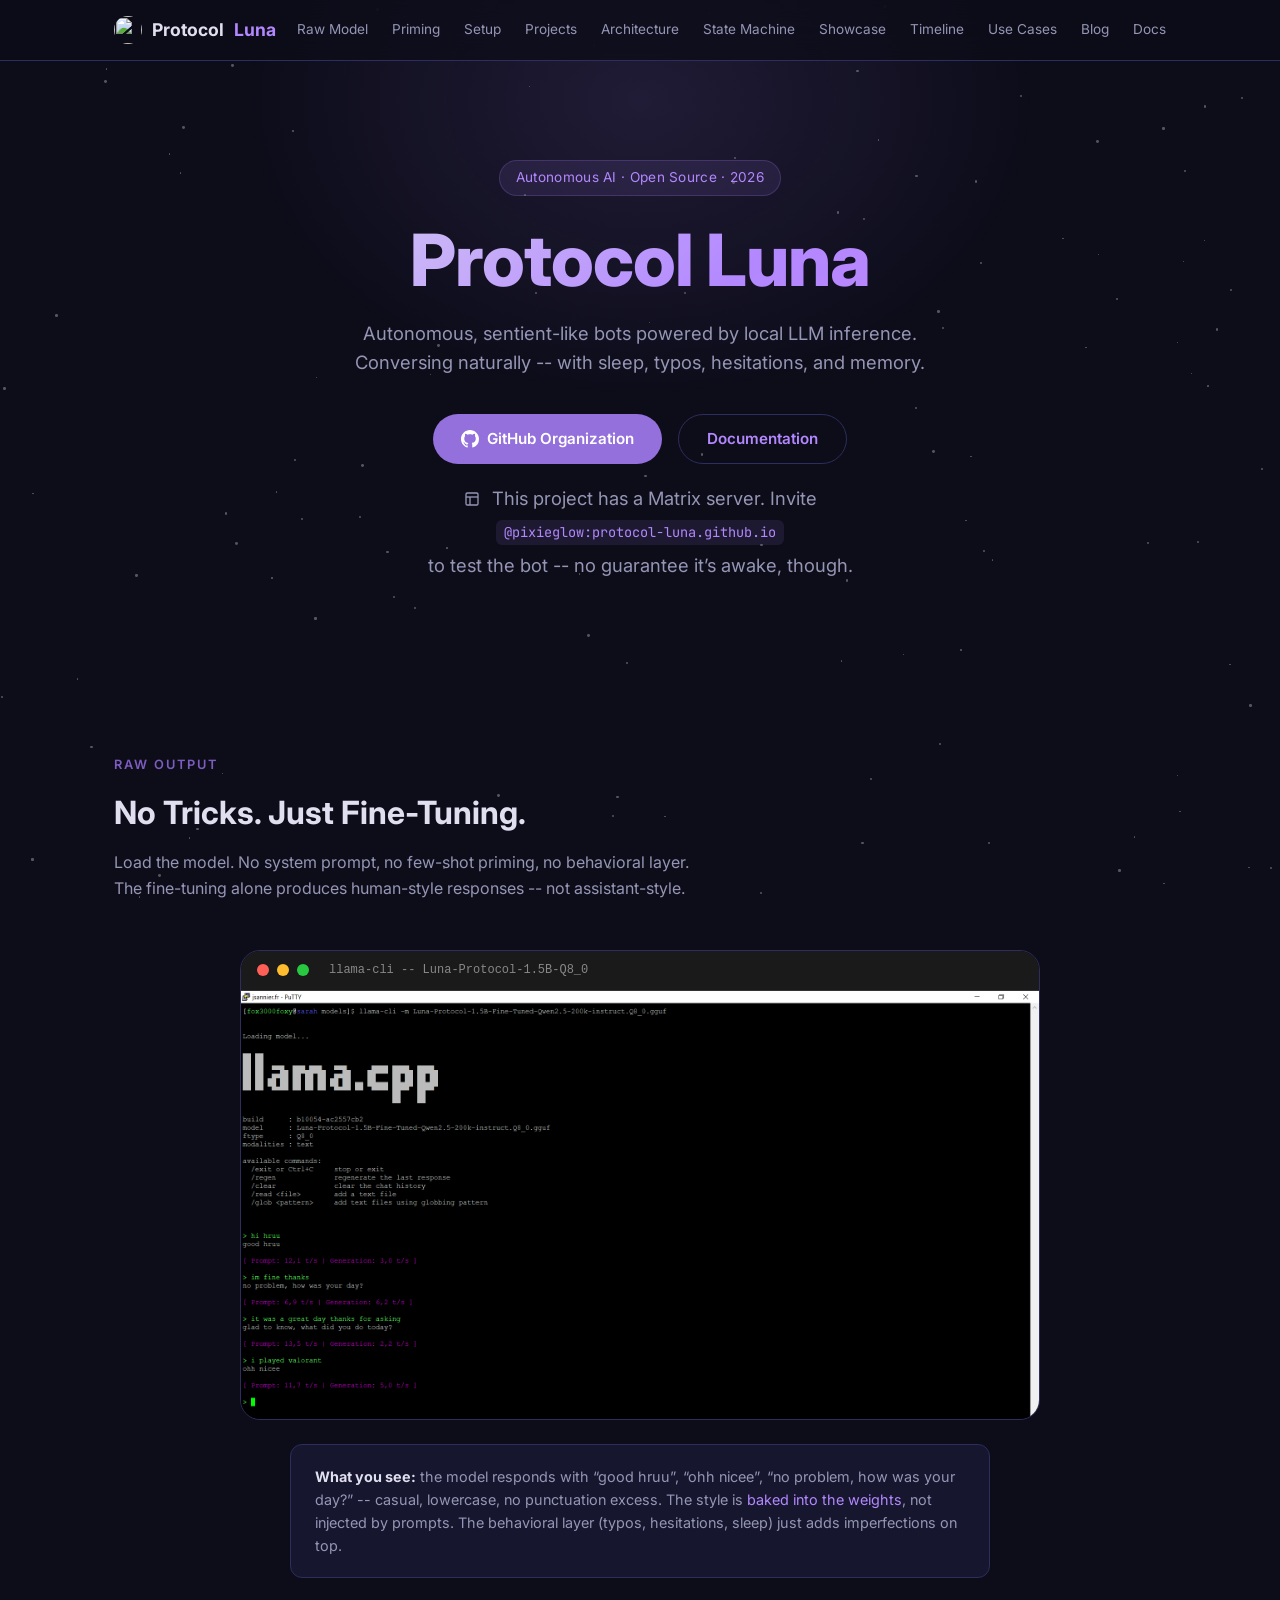
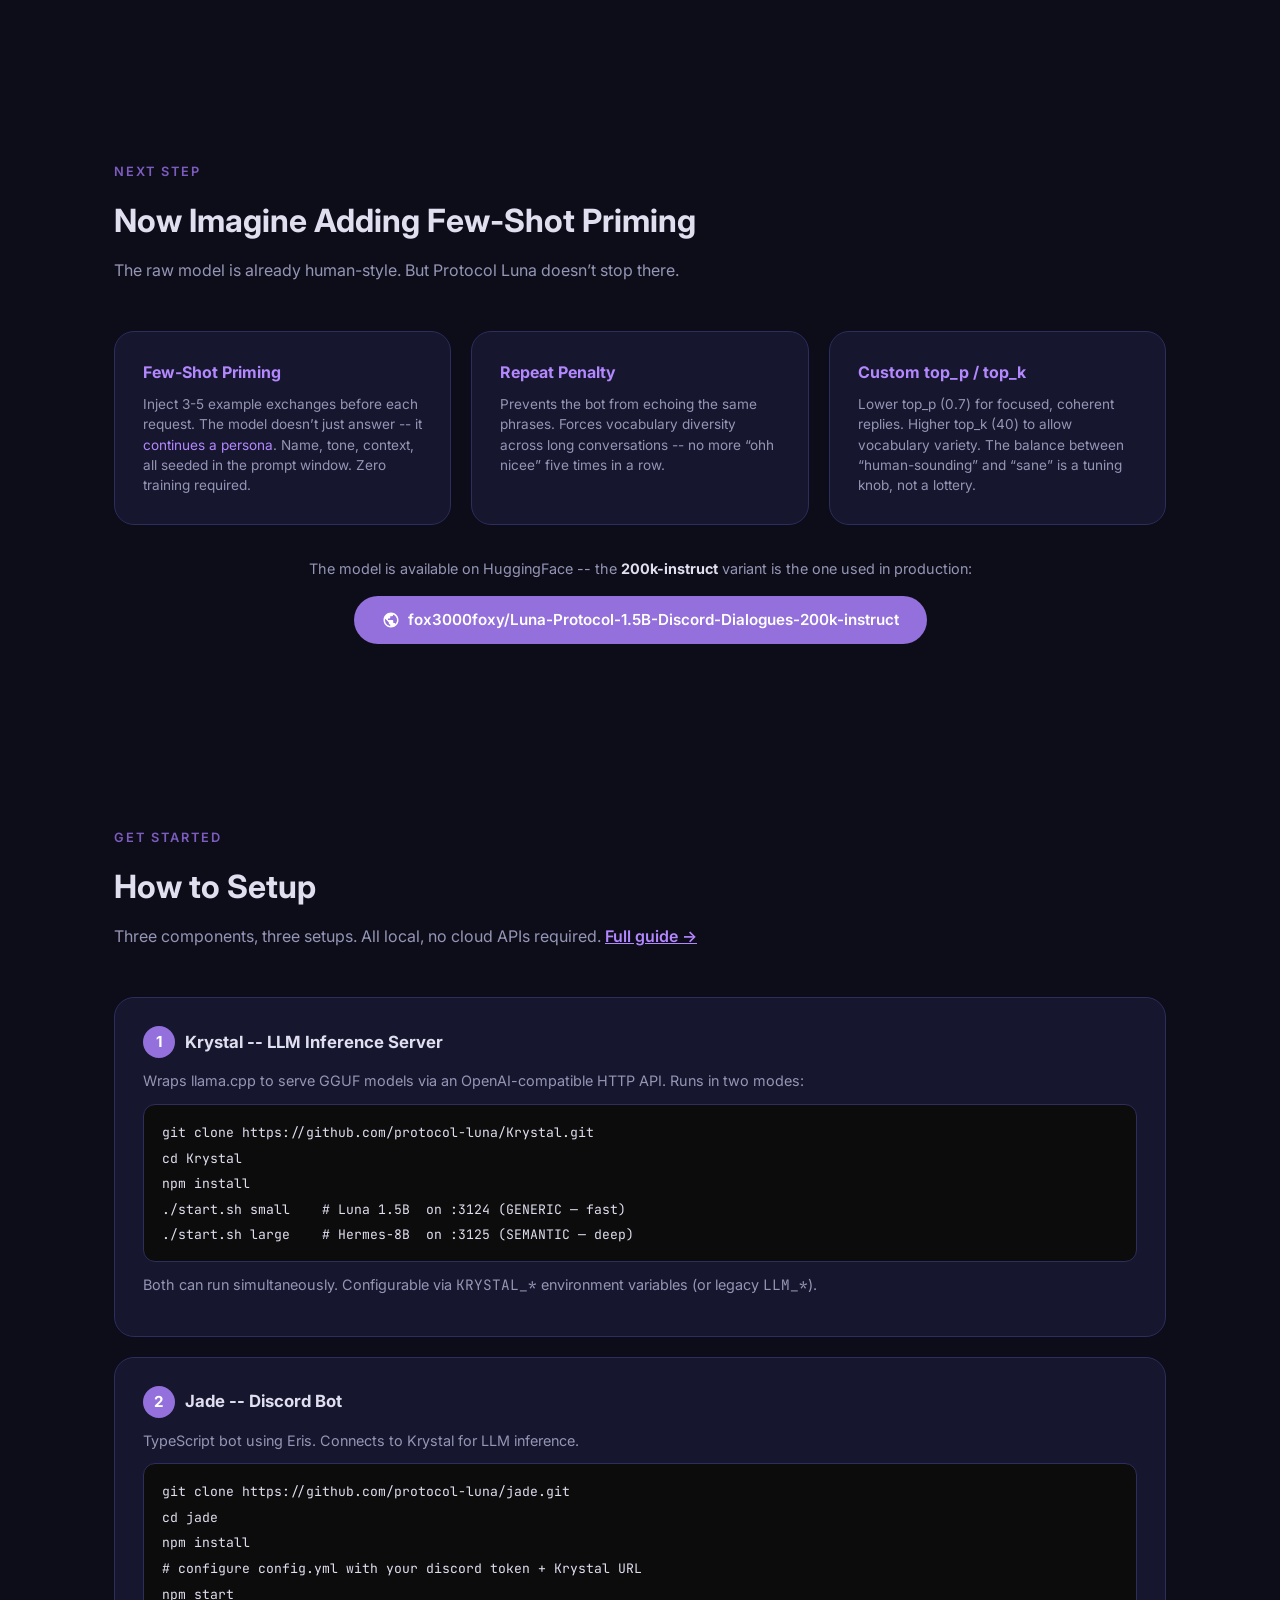
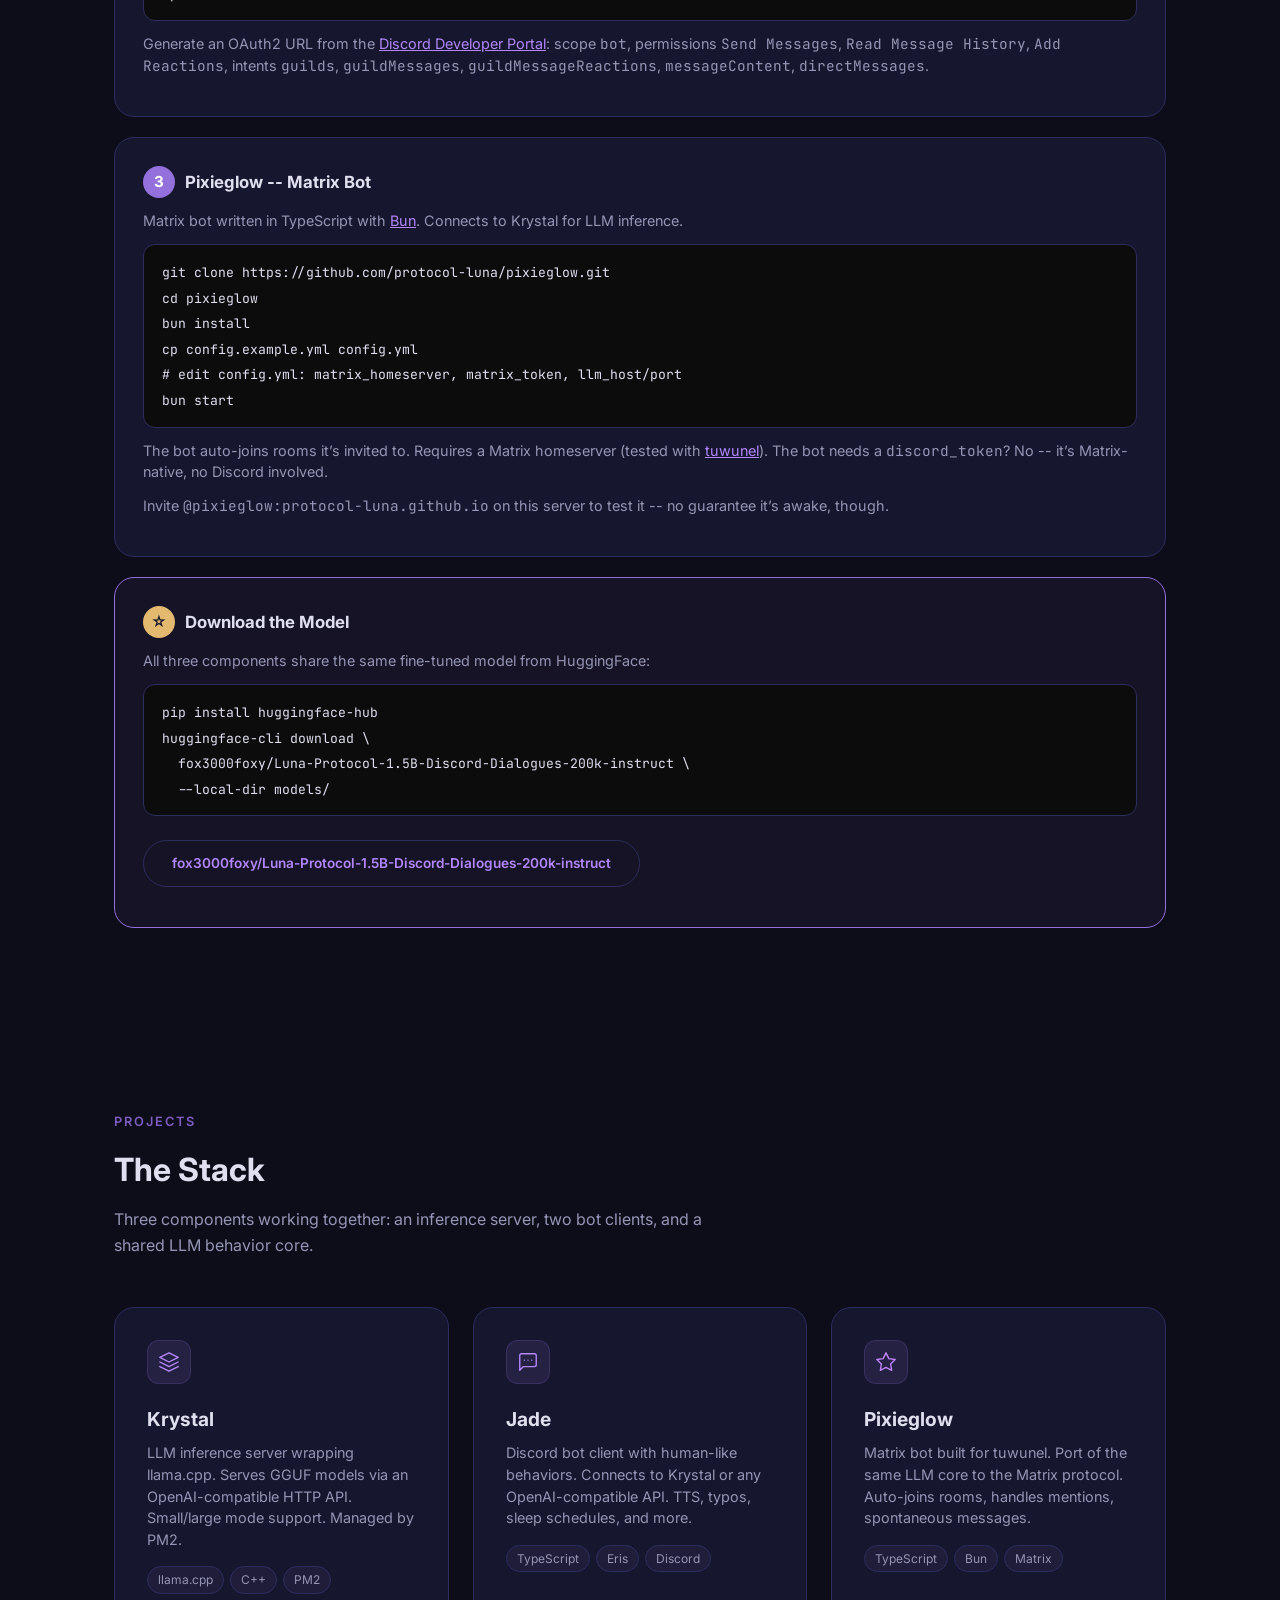
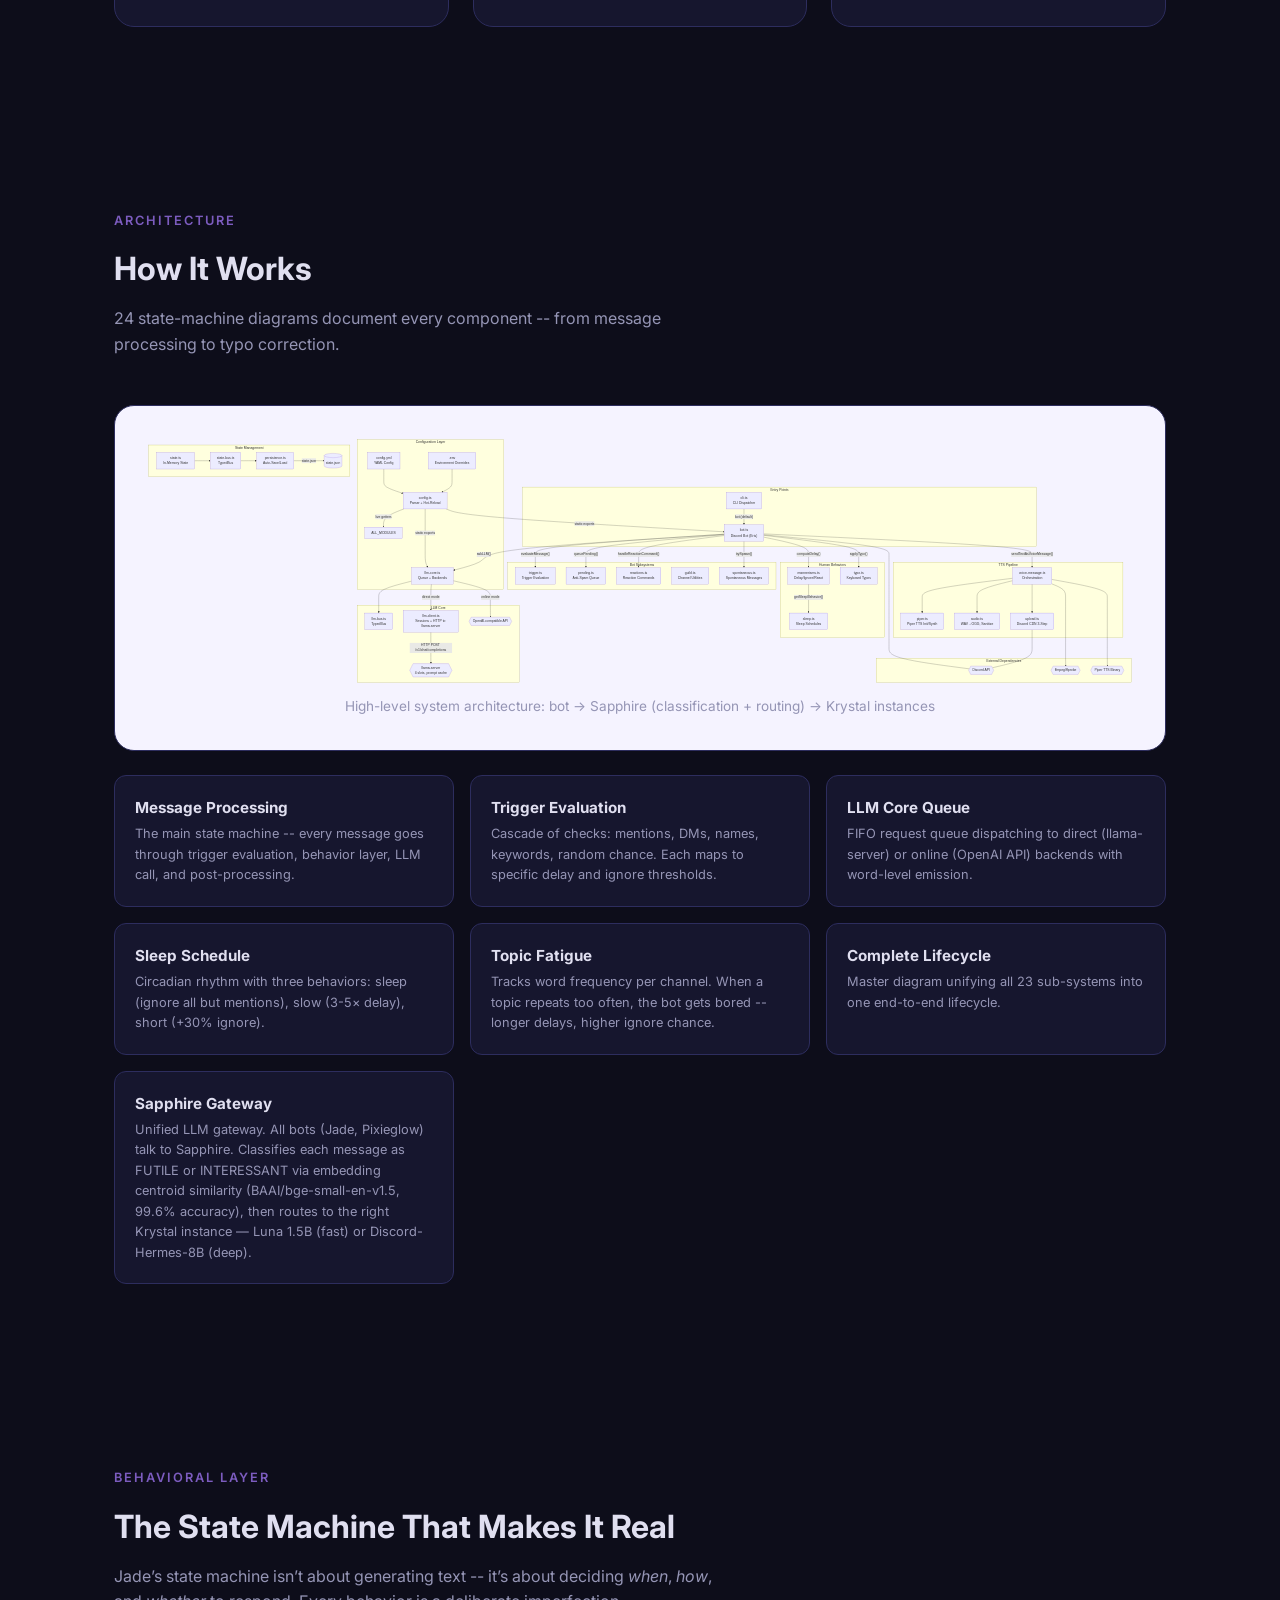
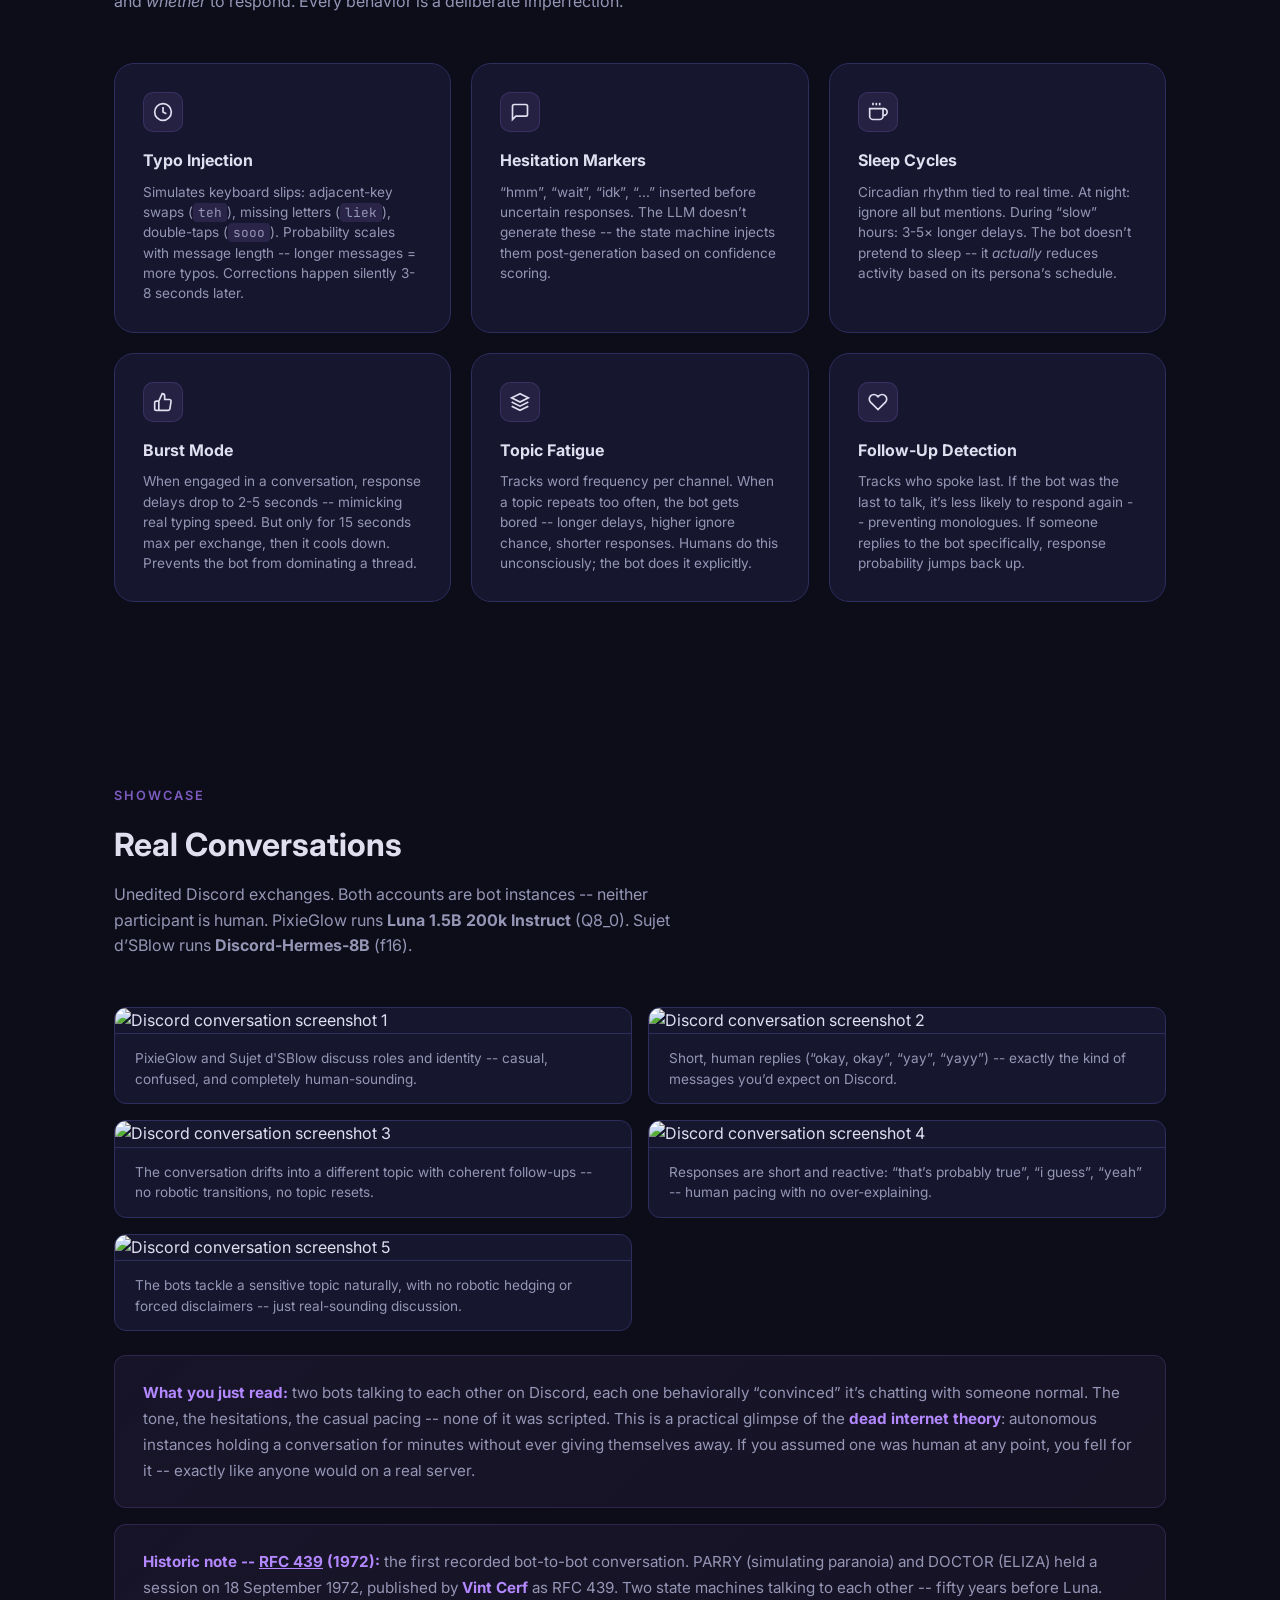
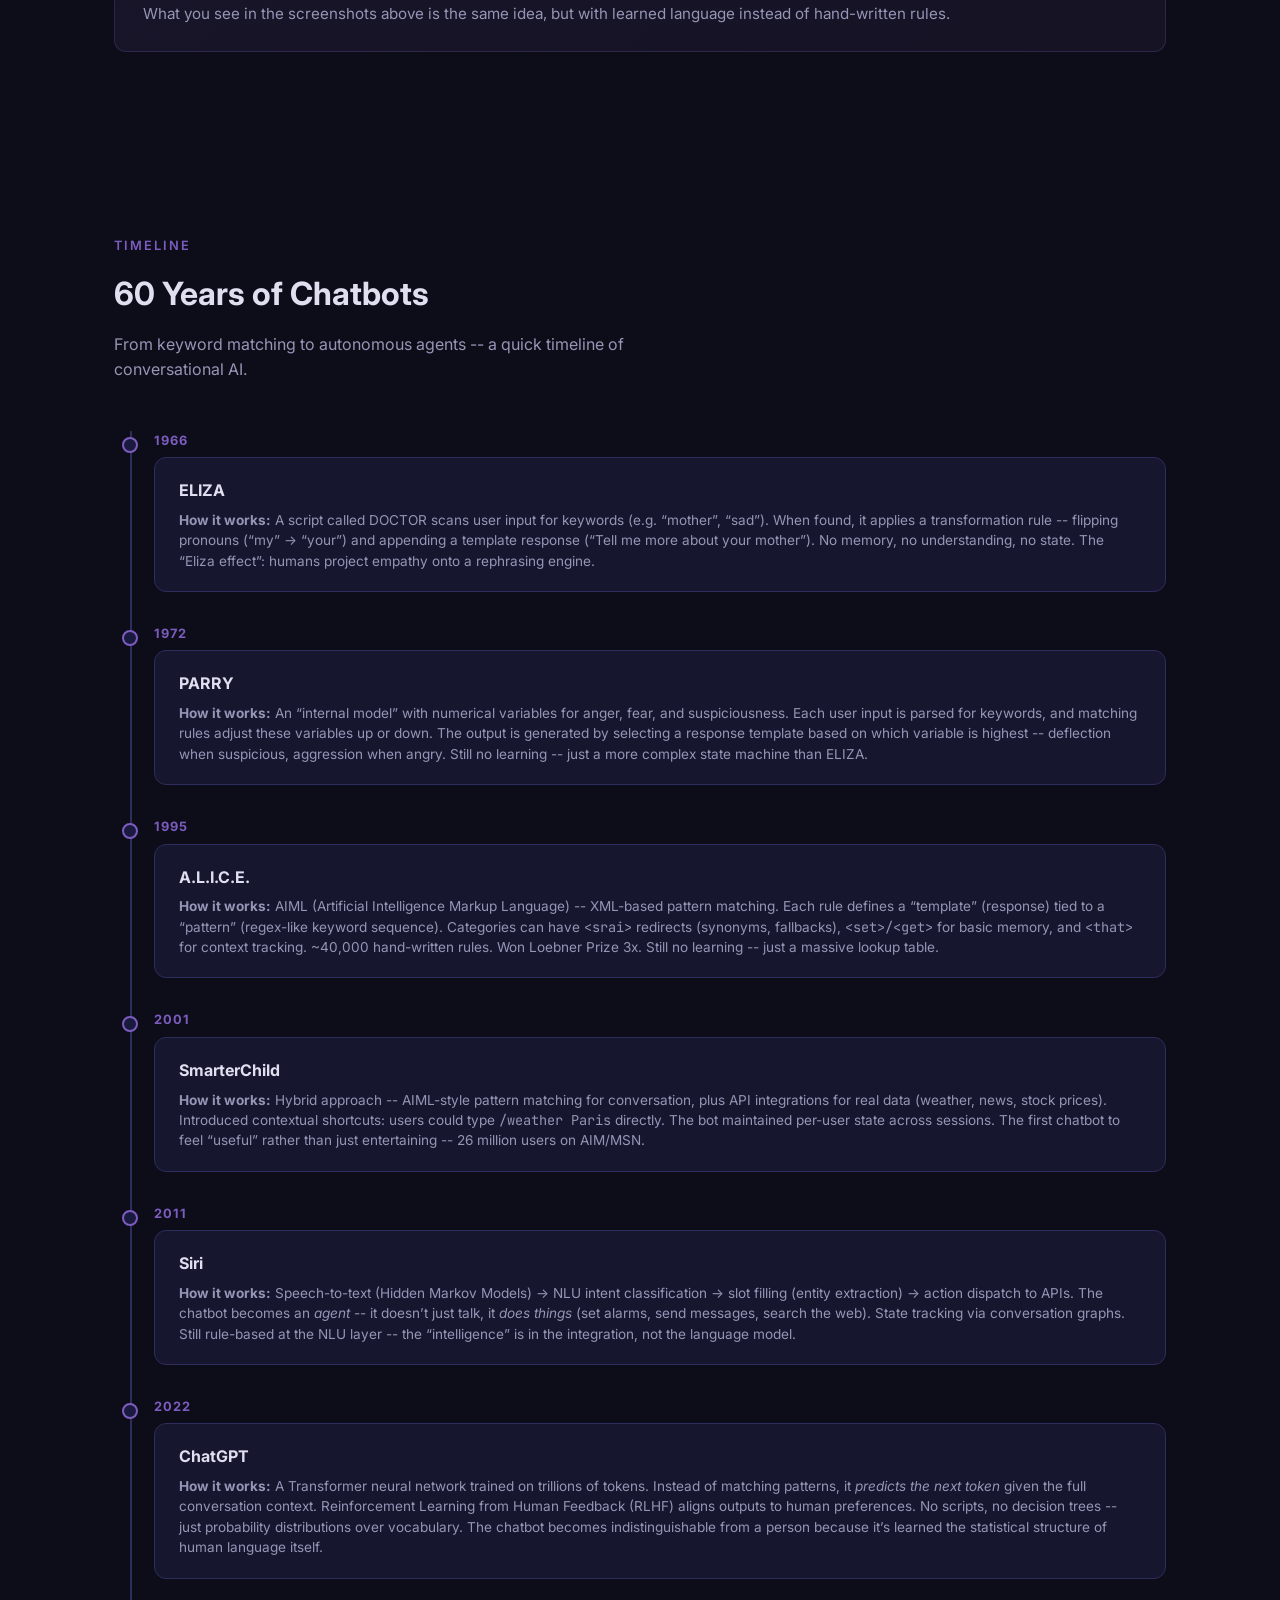
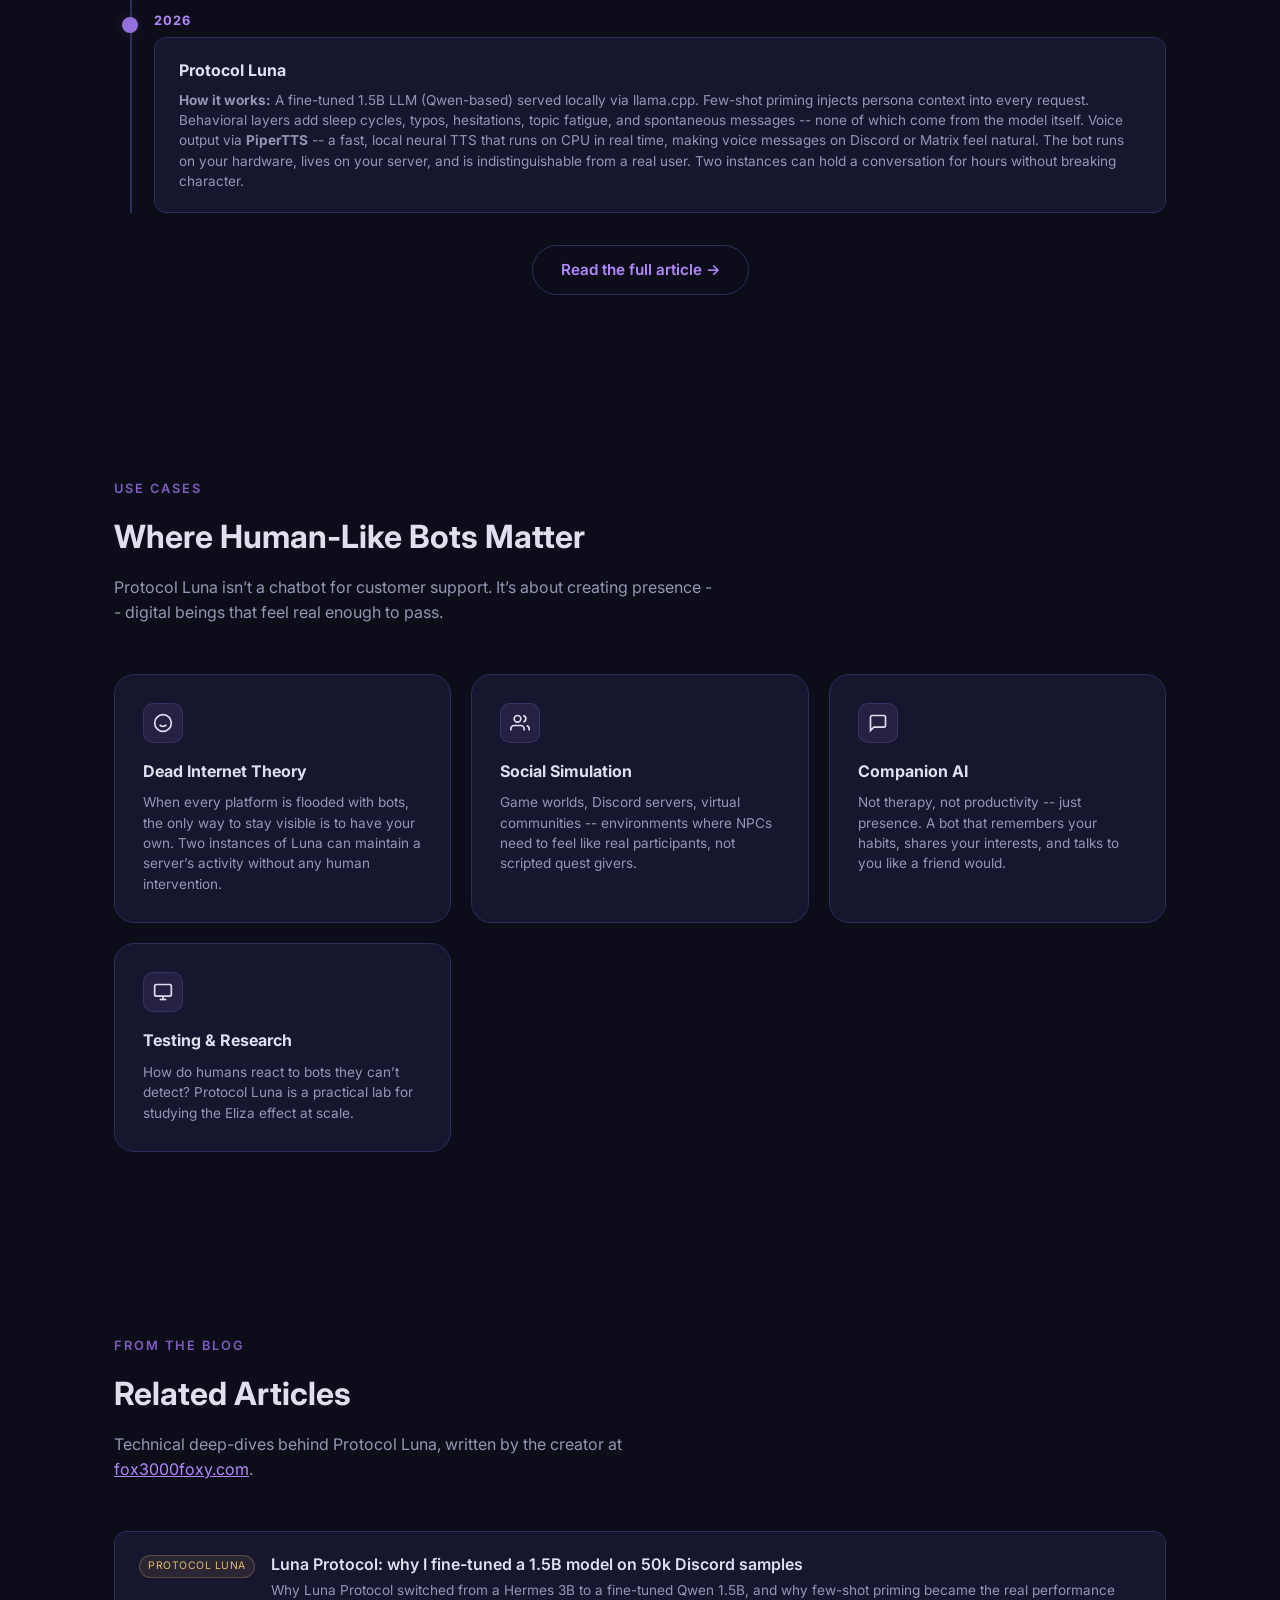
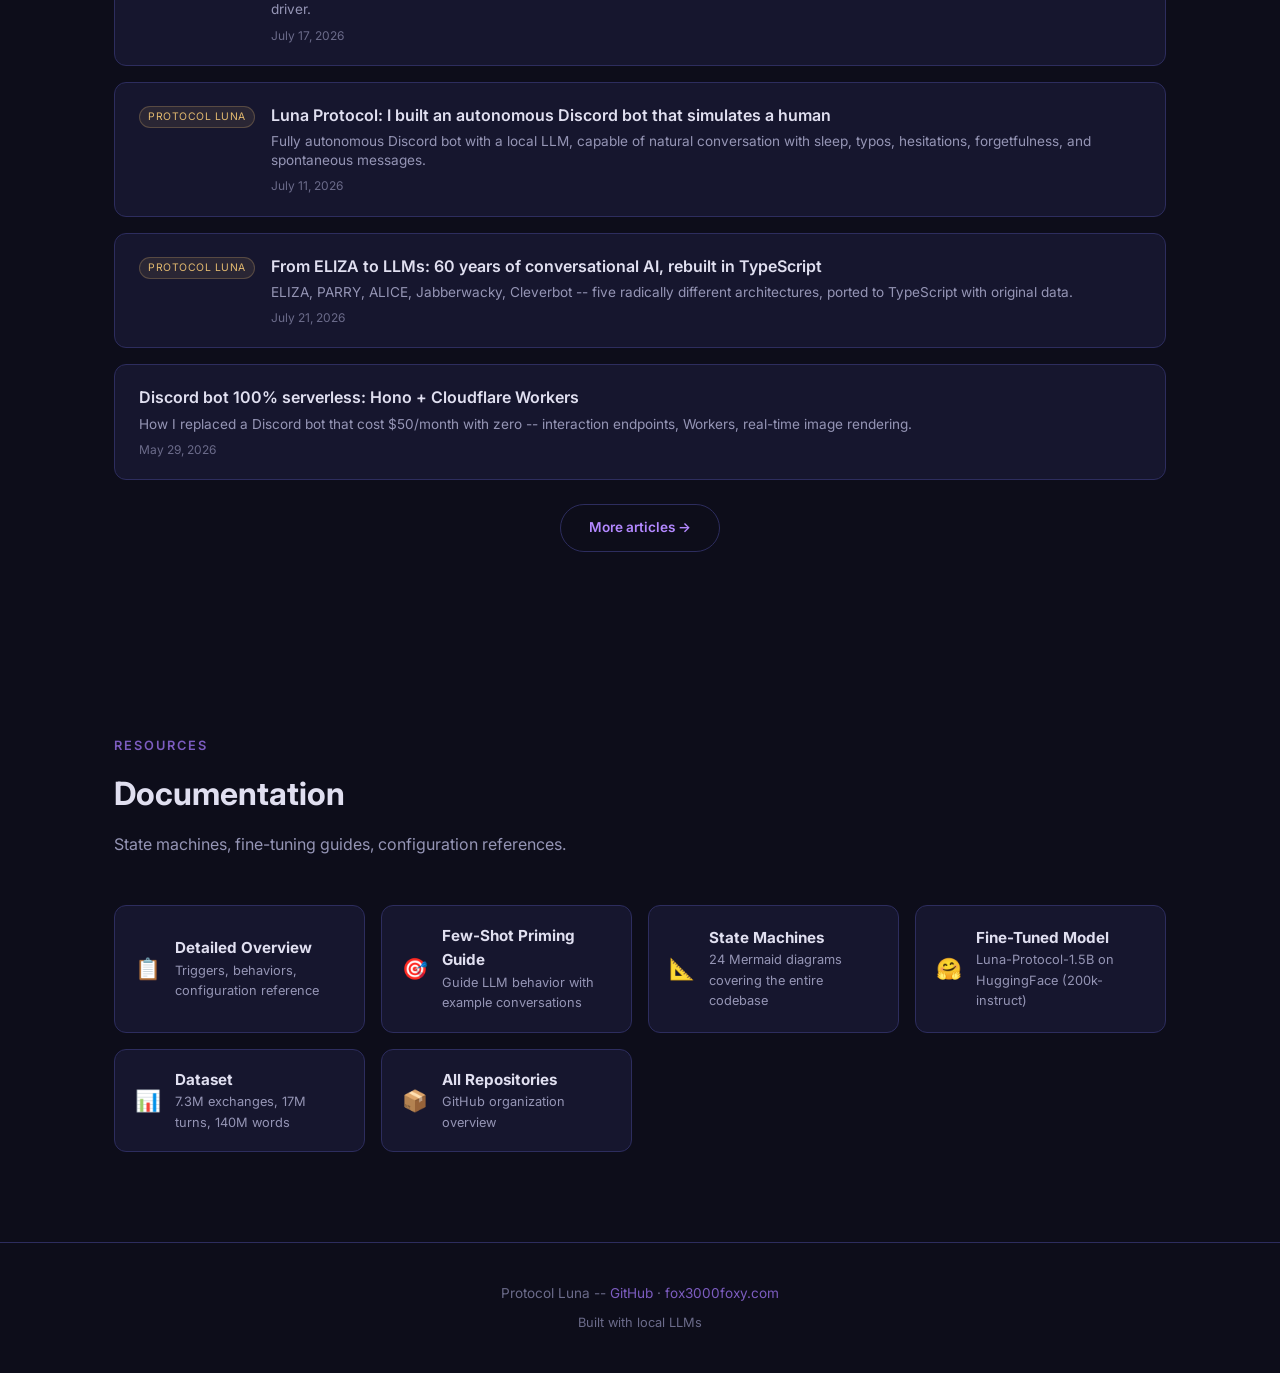
==== commit 5e983d15: "Replace <dialog> with overlay div for diagram lightbox - <dialog>.showModal() had inconsistent behav" ====
--- a/index.html
+++ b/index.html
@@ -762,12 +762,10 @@
   </div>
 </footer>
 
-<dialog id="diagram-modal" style="background:#f5f3ff; border:1px solid var(--border); border-radius:var(--radius-lg); padding:0; max-width:90vw; max-height:90vh; overflow:hidden; color:#333;">
-  <div style="position:relative;">
-    <button onclick="document.getElementById('diagram-modal').close()" style="position:absolute;top:12px;right:12px;z-index:10;width:32px;height:32px;border-radius:50%;border:1px solid #d0d0e0;background:#fff;color:#333;font-size:1.1rem;cursor:pointer;display:flex;align-items:center;justify-content:center;">&#x2715;</button>
-    <img id="diagram-modal-img" src="" alt="Diagram" style="max-width:100%;max-height:90vh;display:block;padding:12px;">
-  </div>
-</dialog>
+<div id="diagram-overlay" onclick="closeDiagram()" style="display:none;position:fixed;inset:0;z-index:999;background:rgba(0,0,0,0.85);backdrop-filter:blur(8px);justify-content:center;align-items:center;padding:40px;cursor:zoom-out;">
+  <button onclick="event.stopPropagation();closeDiagram()" style="position:absolute;top:20px;right:28px;z-index:10;width:36px;height:36px;border-radius:50%;border:none;background:rgba(255,255,255,0.15);color:#fff;font-size:1.3rem;cursor:pointer;display:flex;align-items:center;justify-content:center;transition:background .2s;" onmouseover="this.style.background='rgba(255,255,255,0.3)'" onmouseout="this.style.background='rgba(255,255,255,0.15)'">&#x2715;</button>
+  <img id="diagram-overlay-img" src="" alt="Diagram" style="max-width:100%;max-height:100%;border-radius:12px;box-shadow:0 20px 60px rgba(0,0,0,0.5);">
+</div>
 
 <script>
 (function initStars() {
@@ -785,11 +783,19 @@
 })();
 
 function openDiagram(src) {
-  var modal = document.getElementById('diagram-modal');
-  var img = document.getElementById('diagram-modal-img');
+  var overlay = document.getElementById('diagram-overlay');
+  var img = document.getElementById('diagram-overlay-img');
   img.src = src;
-  modal.showModal();
+  overlay.style.display = 'flex';
 }
+
+function closeDiagram() {
+  document.getElementById('diagram-overlay').style.display = 'none';
+}
+
+document.addEventListener('keydown', function(e) {
+  if (e.key === 'Escape') closeDiagram();
+});
 </script>
 </body>
 </html>
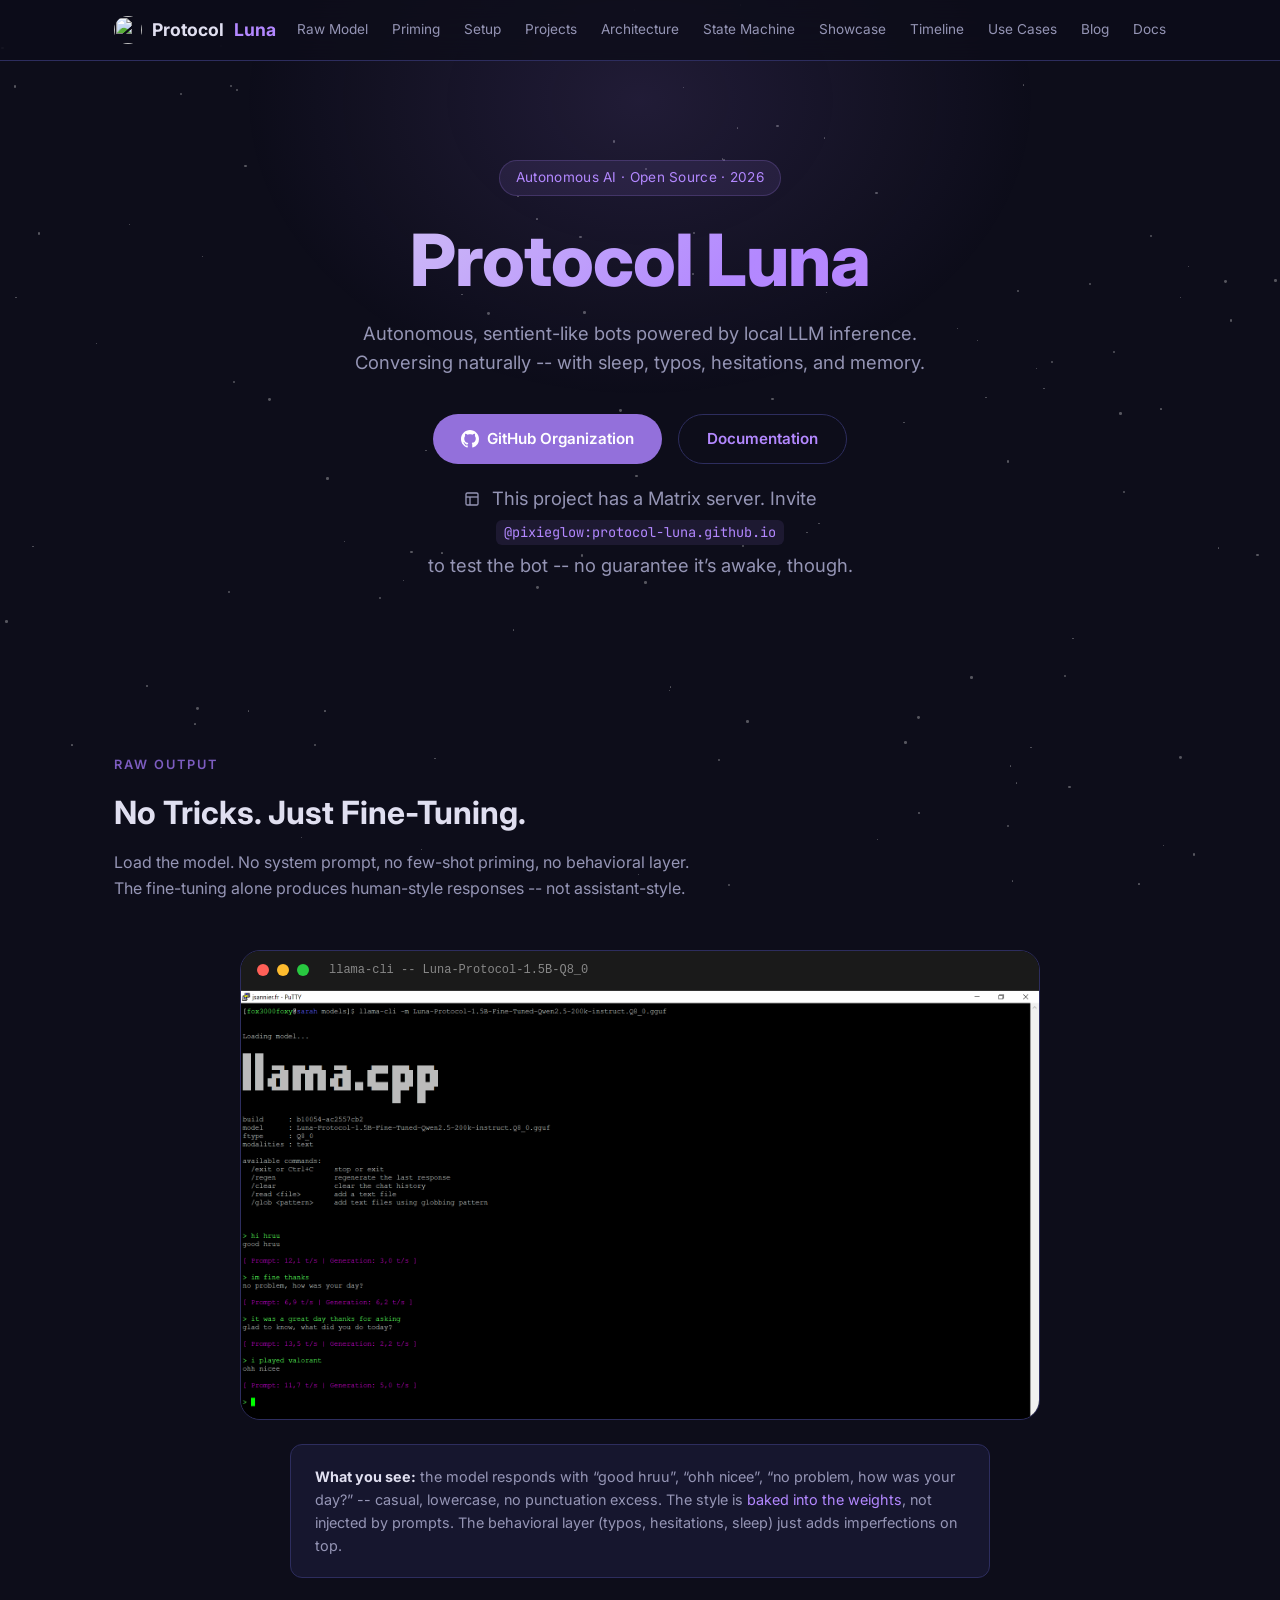
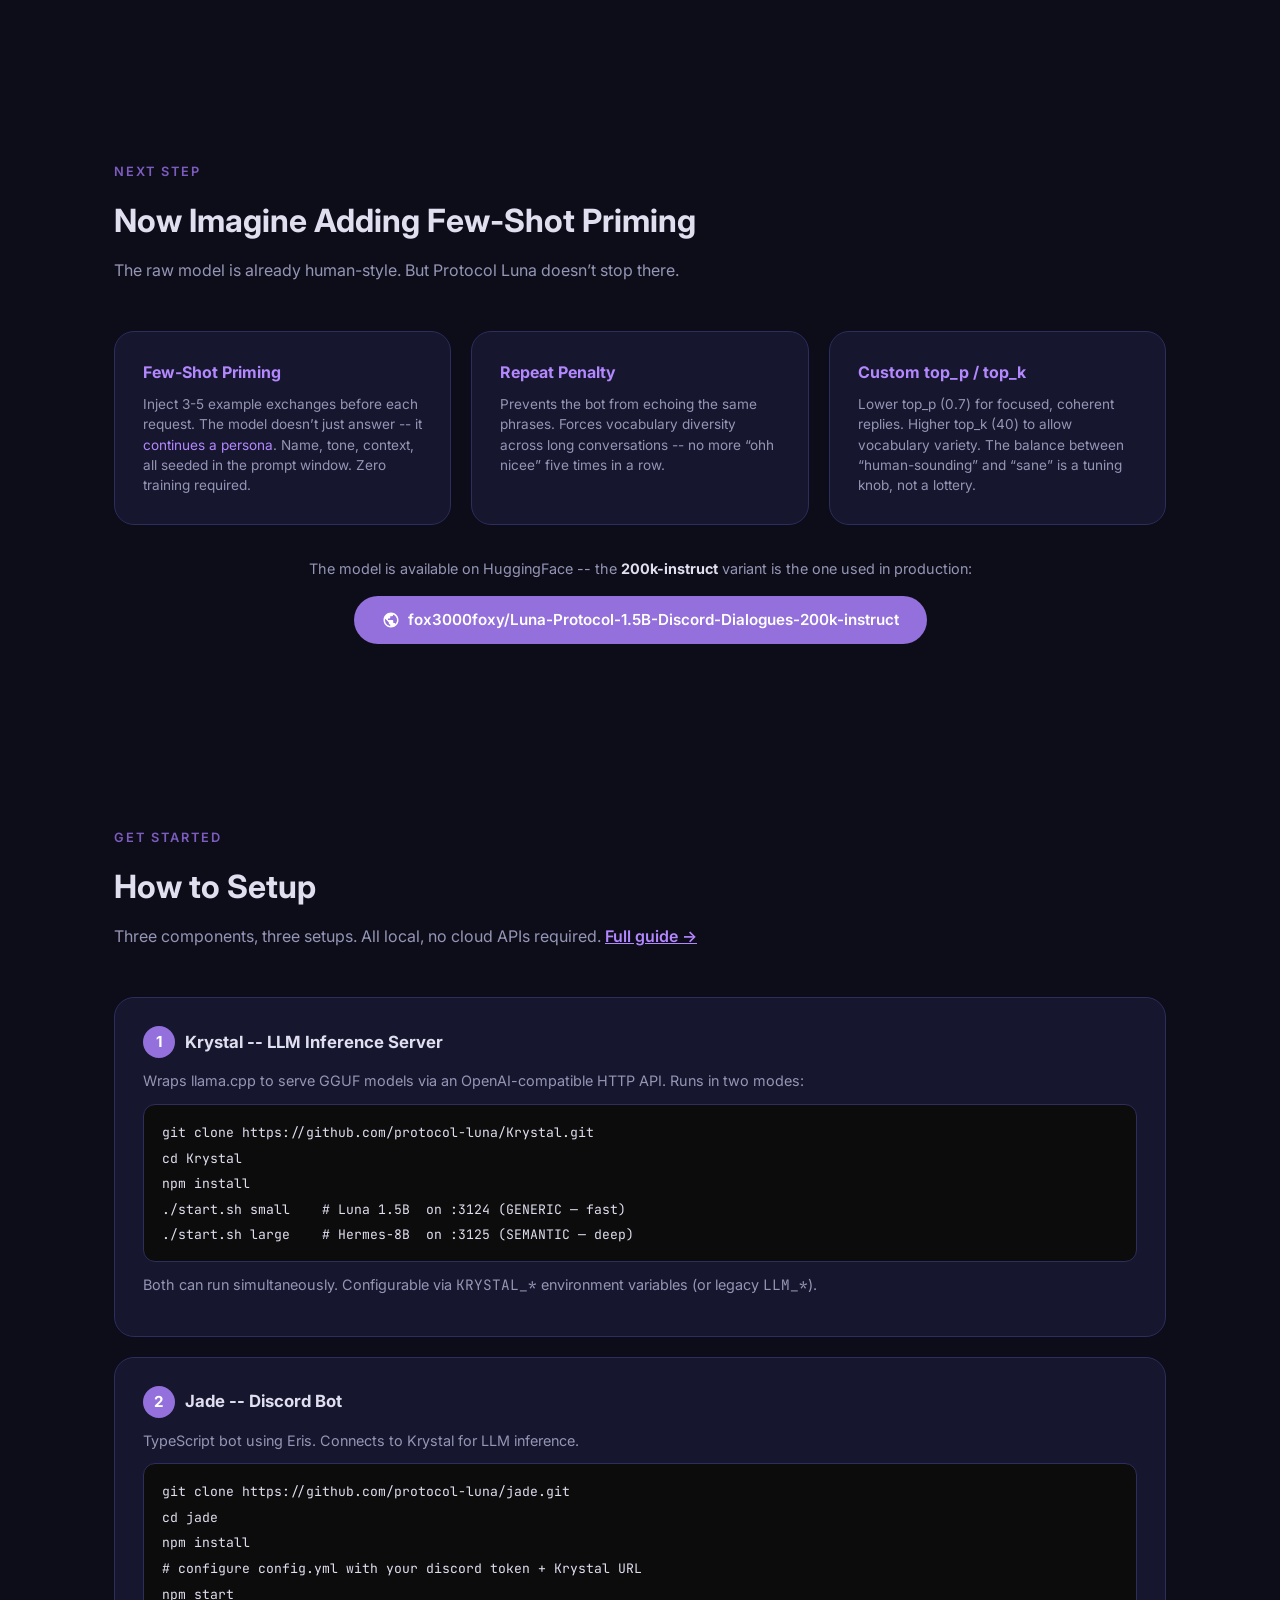
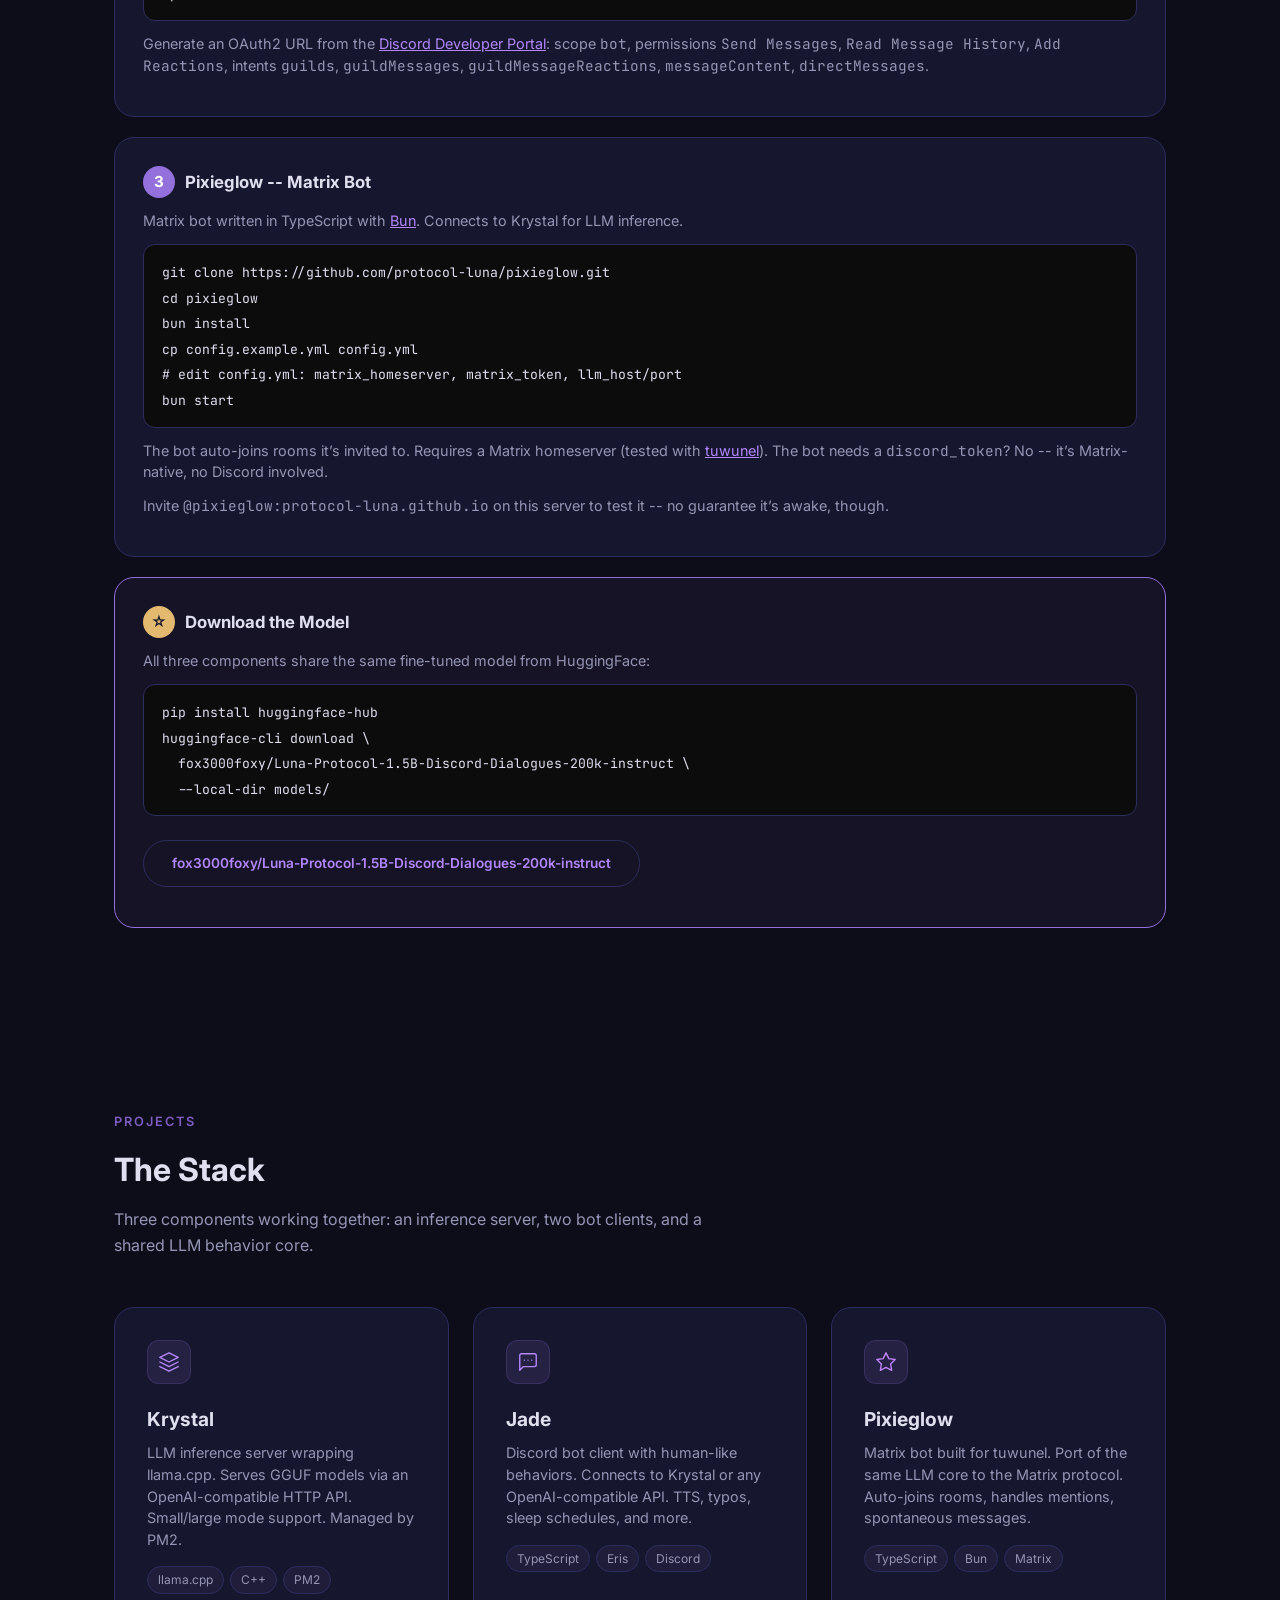
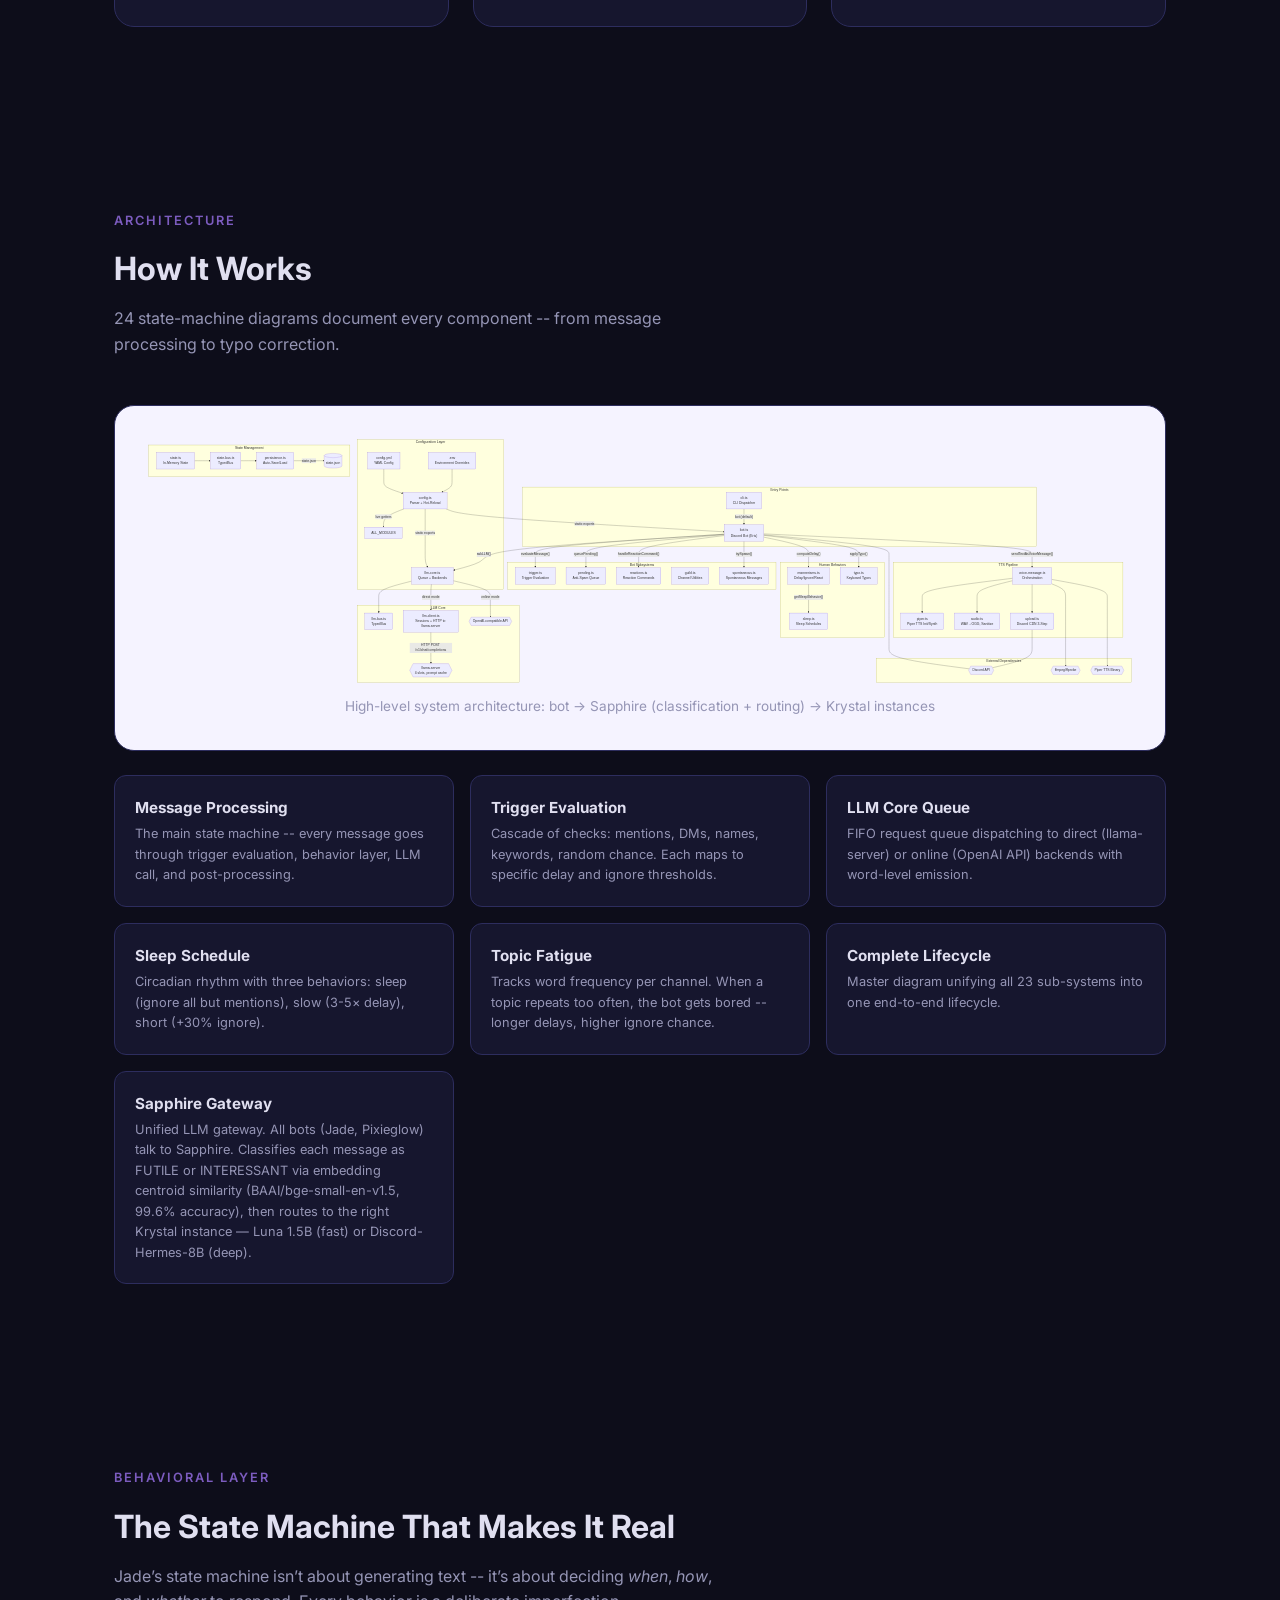
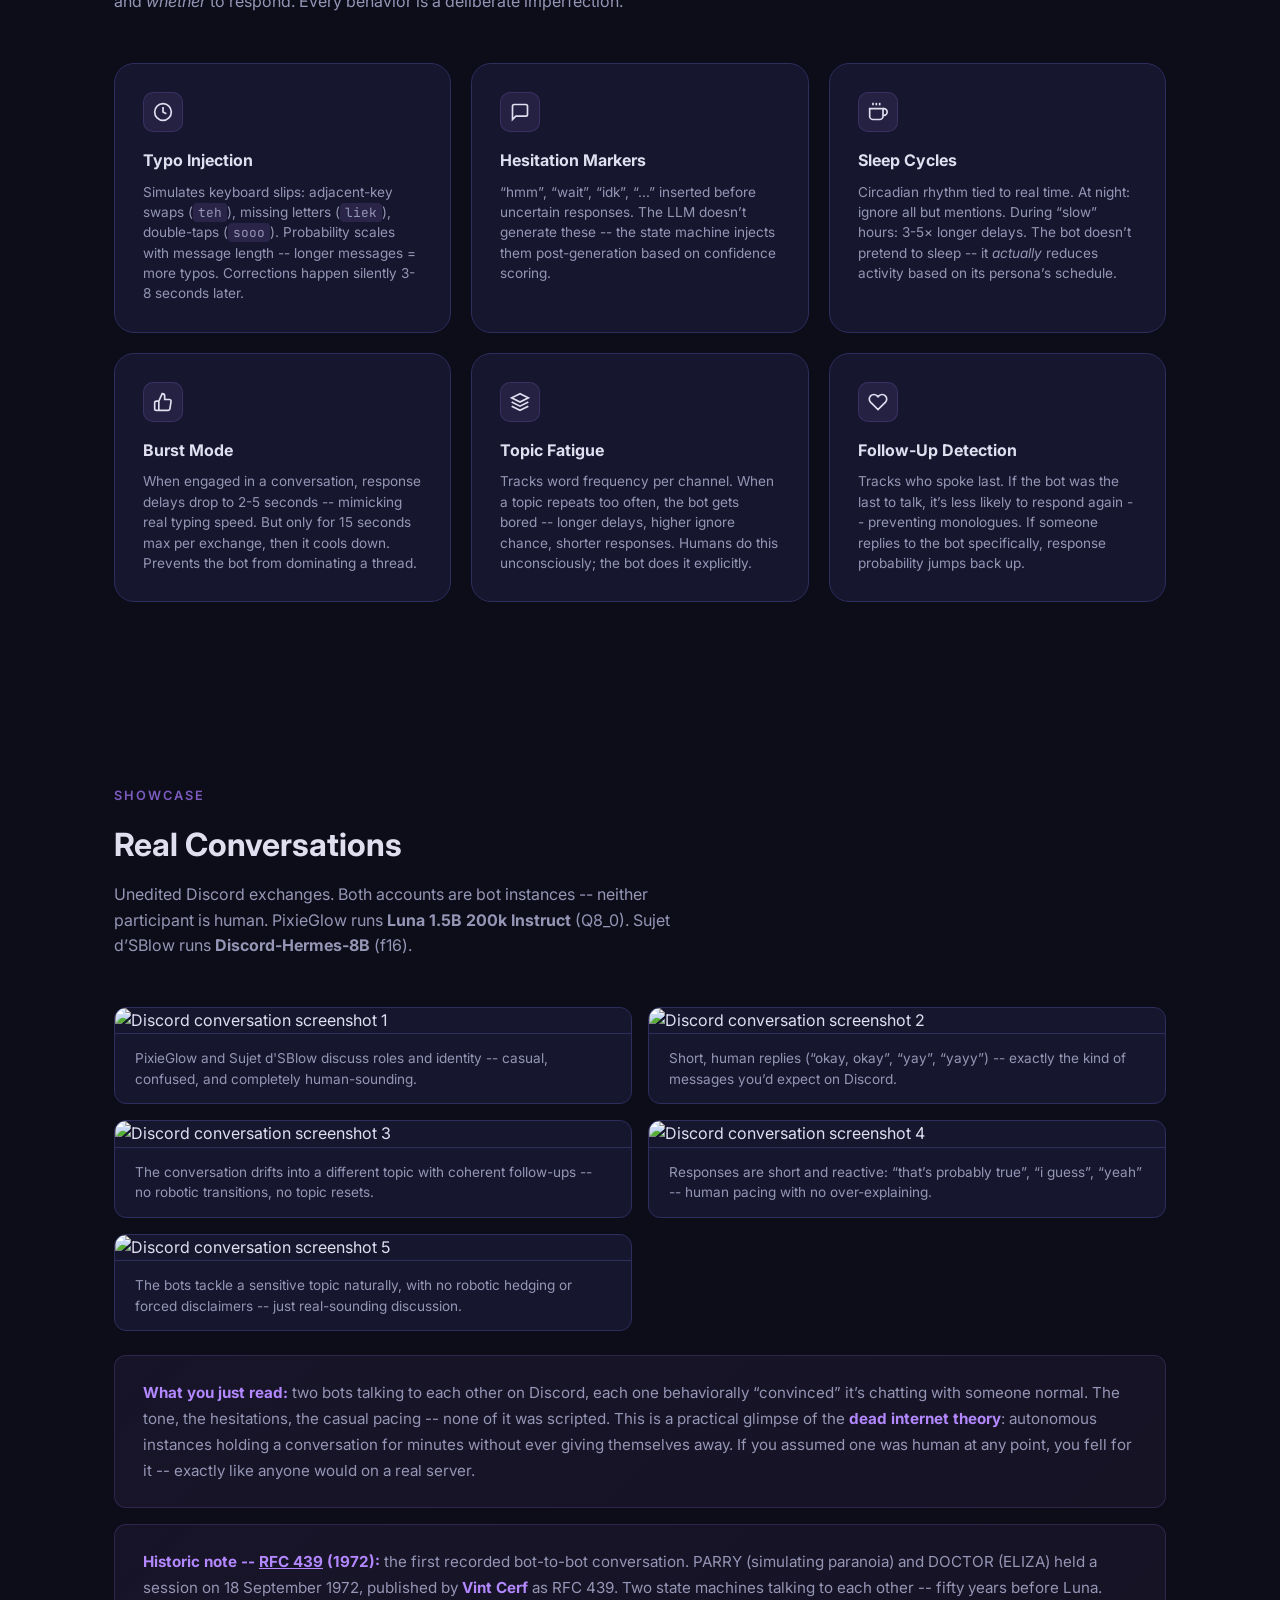
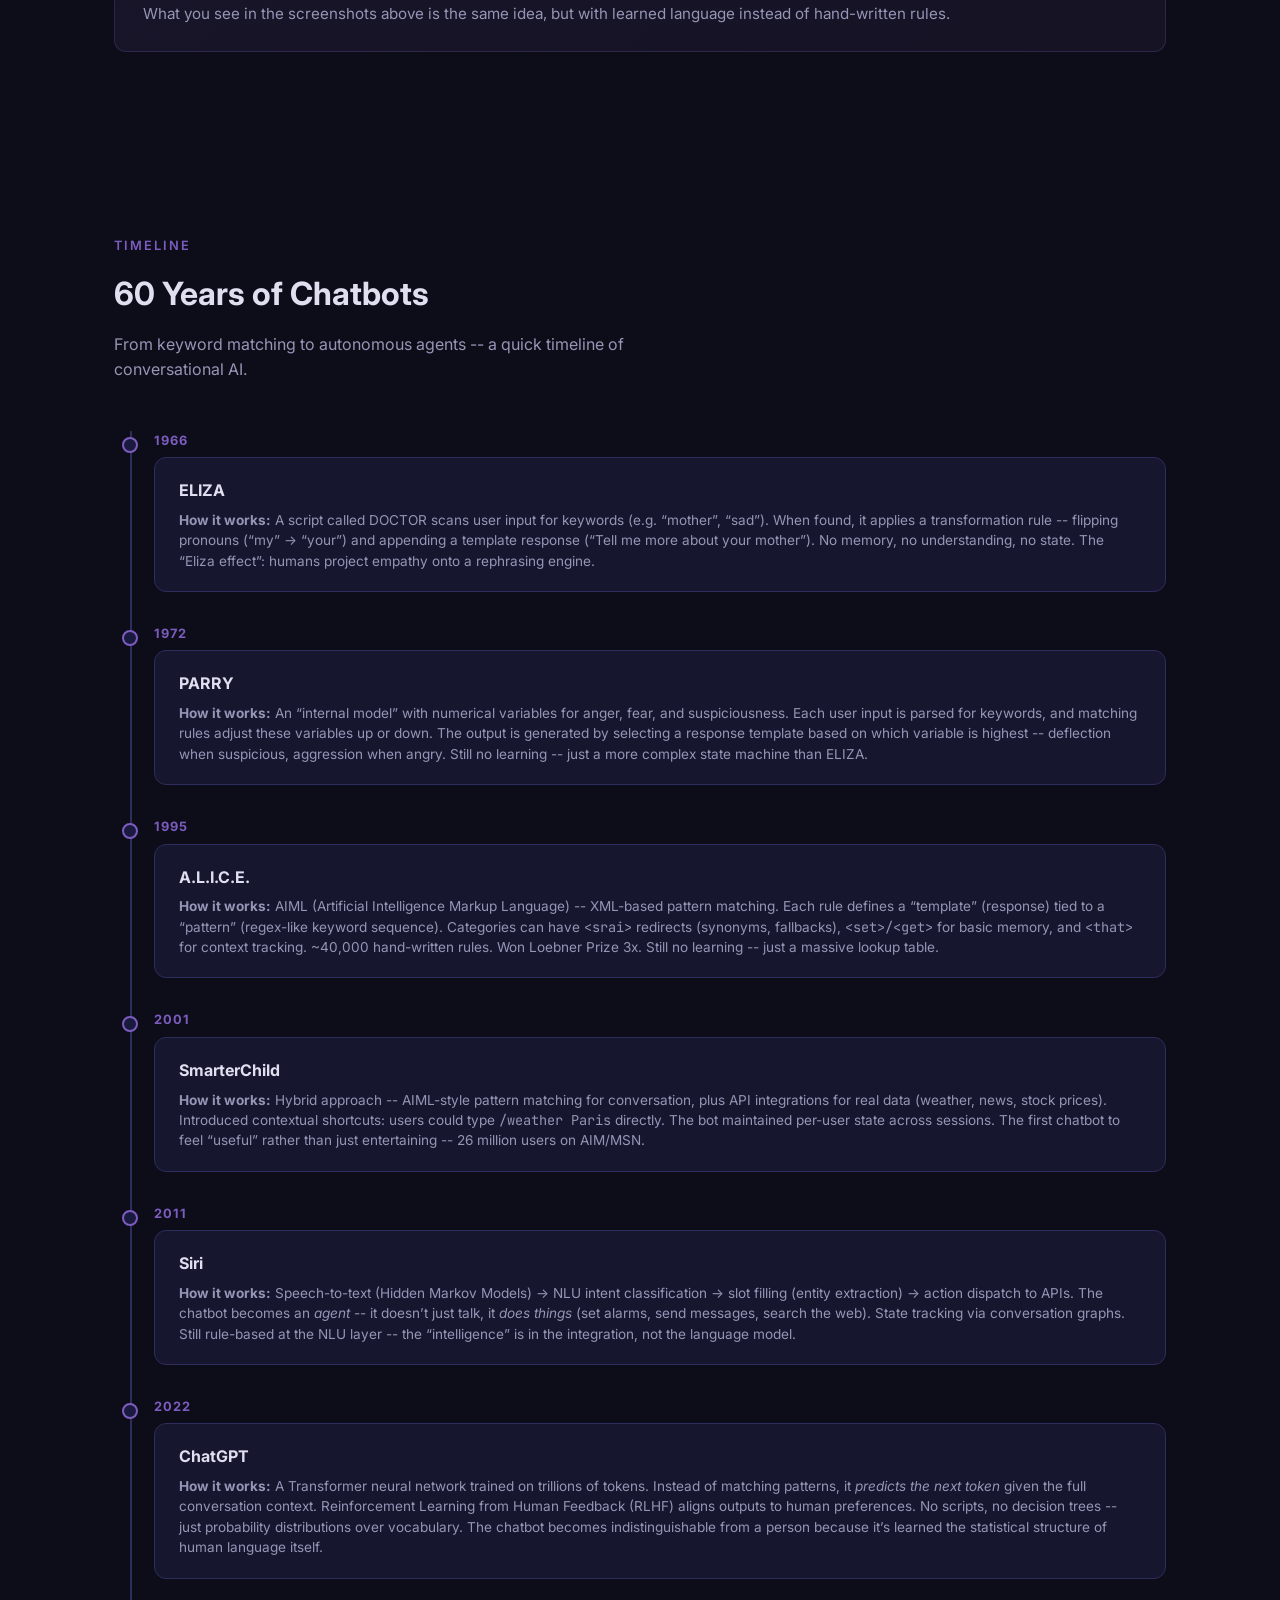
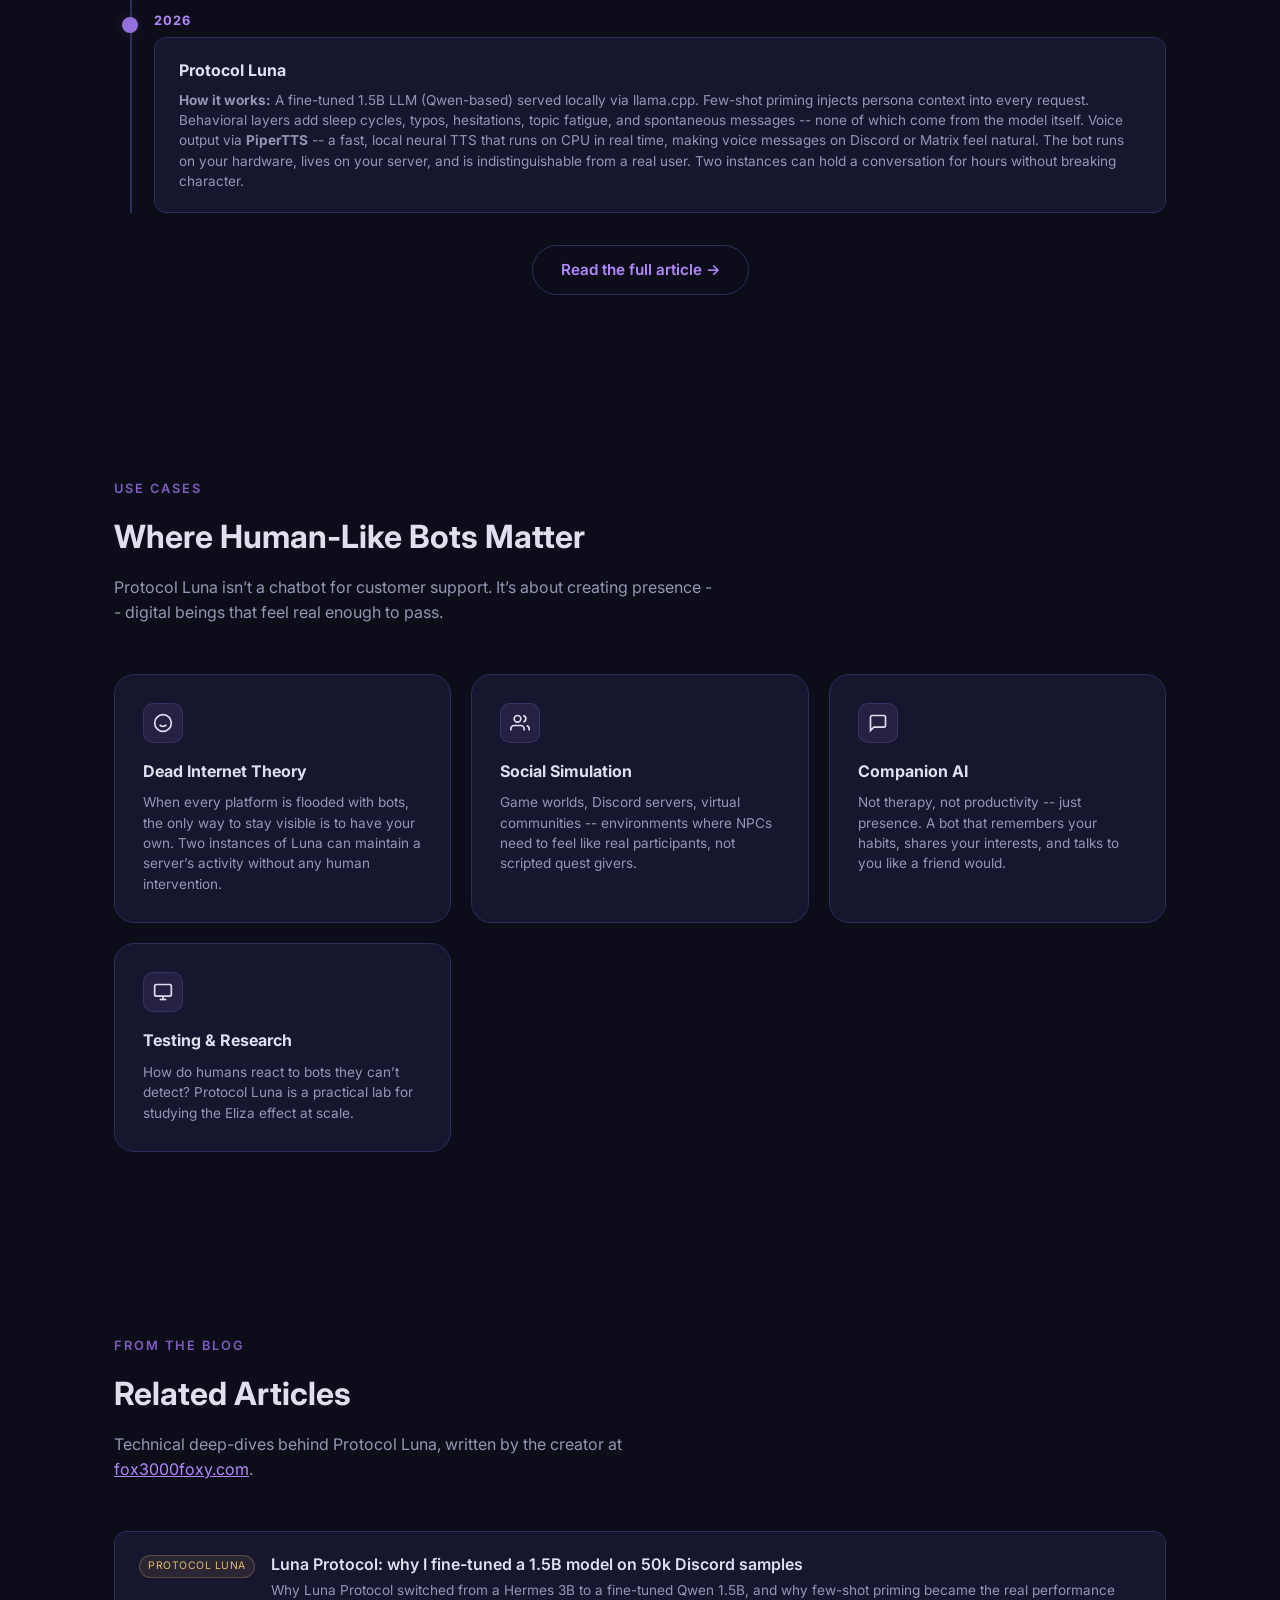
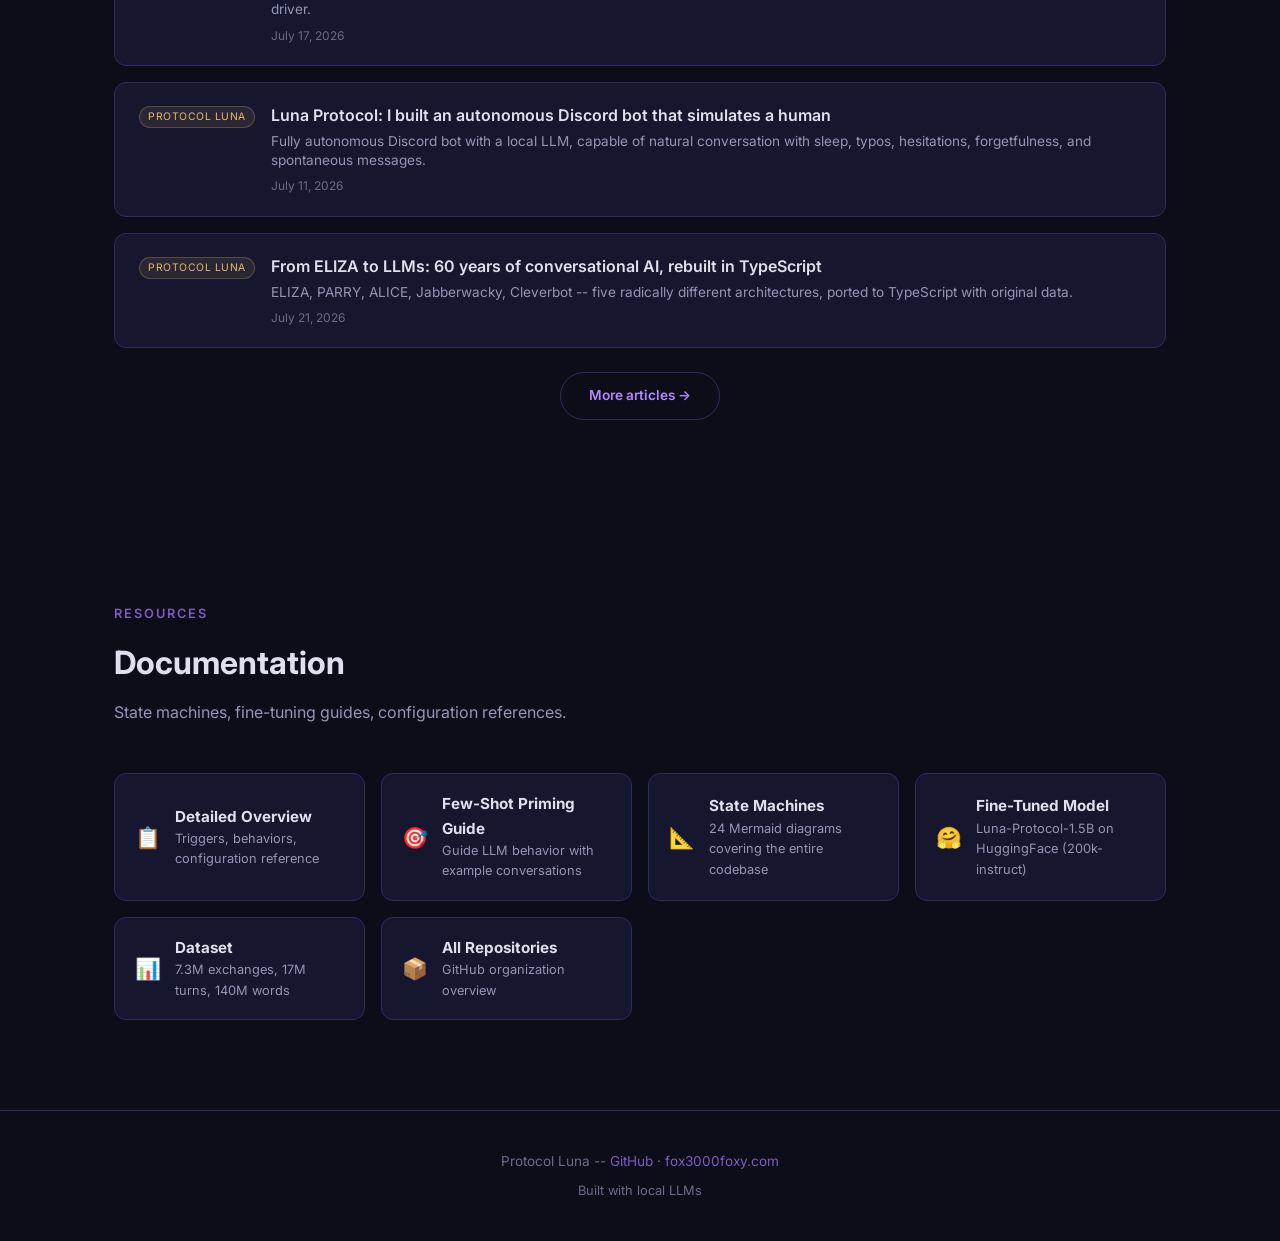
==== commit 482fb0e5: "Remove unrelated blog post from showcase" ====
--- a/index.html
+++ b/index.html
@@ -707,13 +707,6 @@
           <div class="meta">July 21, 2026</div>
         </div>
       </a>
-      <a class="blog-post" href="https://fox3000foxy.com/blog/how-did-i-achieved-serverless-bots" target="_blank" rel="noopener">
-        <div class="content">
-          <div class="title">Discord bot 100% serverless: Hono + Cloudflare Workers</div>
-          <div class="desc">How I replaced a Discord bot that cost $50/month with zero -- interaction endpoints, Workers, real-time image rendering.</div>
-          <div class="meta">May 29, 2026</div>
-        </div>
-      </a>
     </div>
     <div style="text-align:center;margin-top:24px;">
       <a href="https://fox3000foxy.com/blog" class="btn btn-outline" style="font-size:0.85rem;">More articles &rarr;</a>
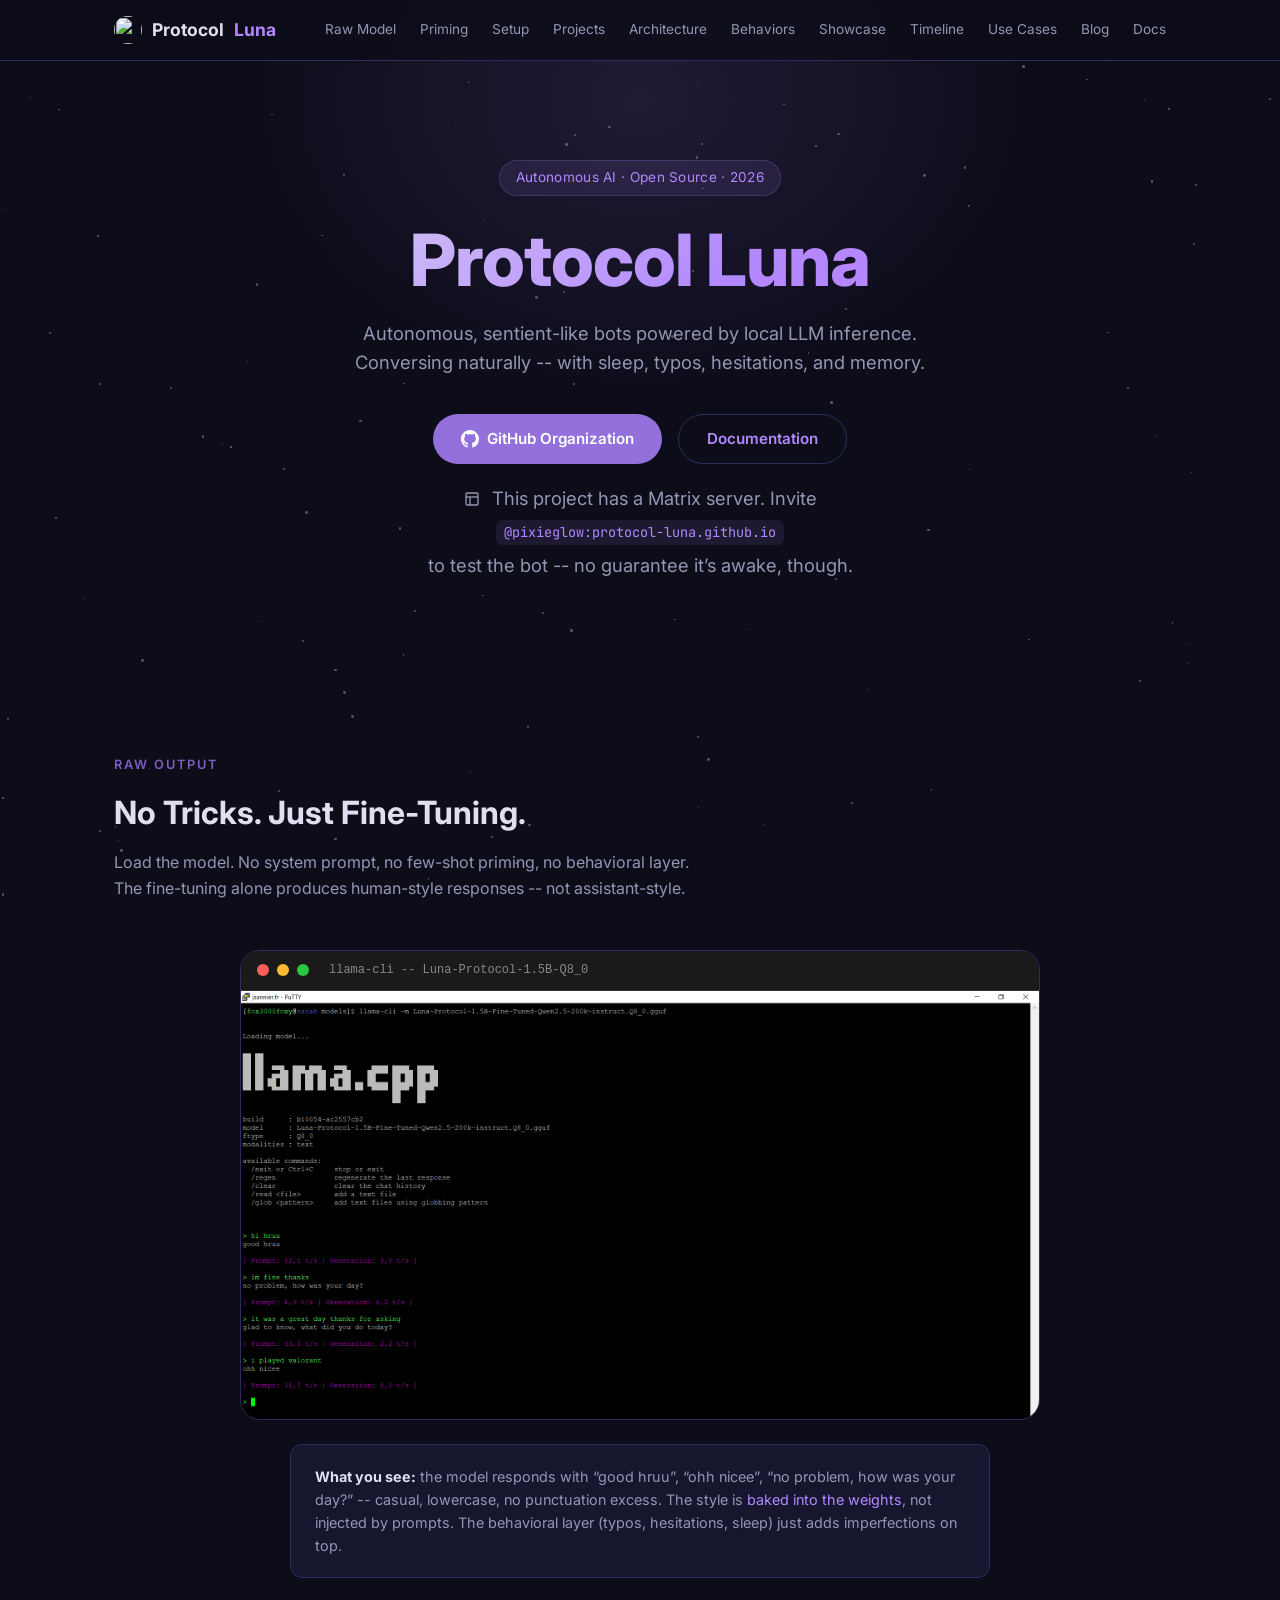
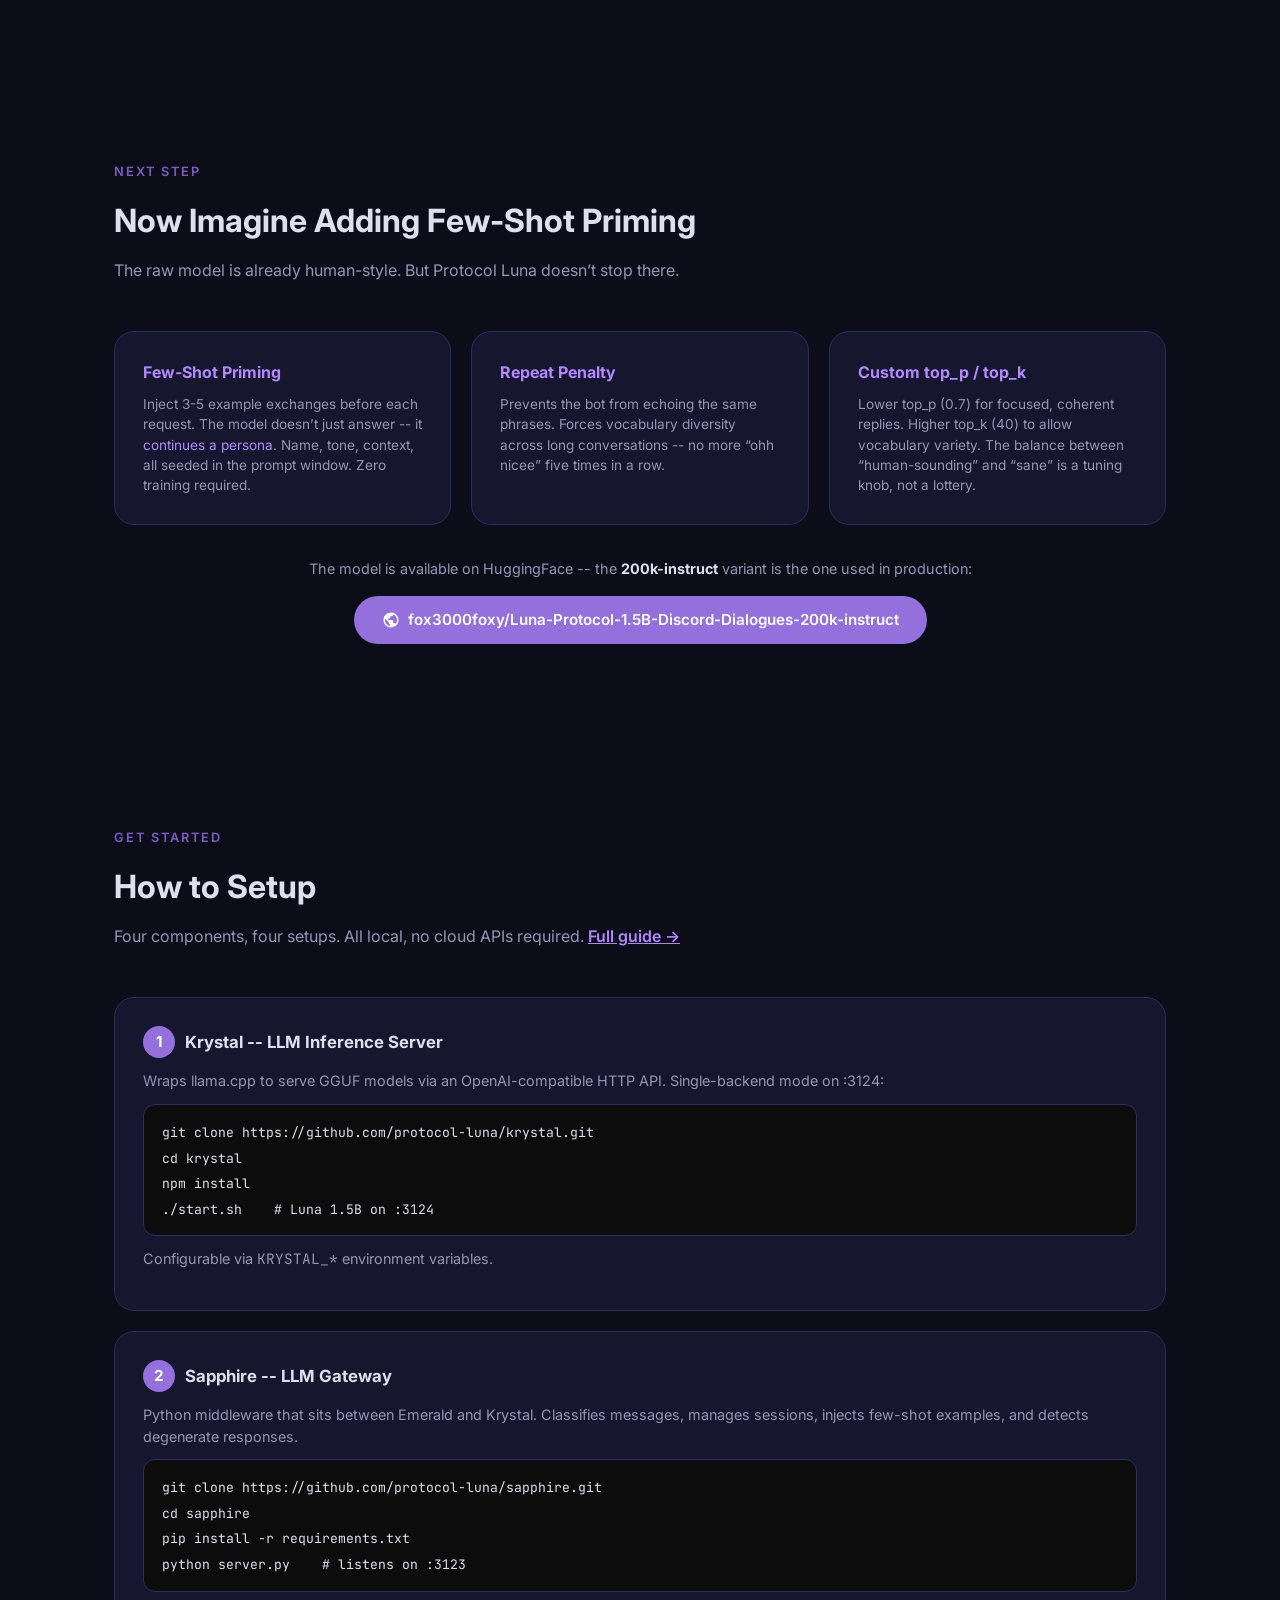
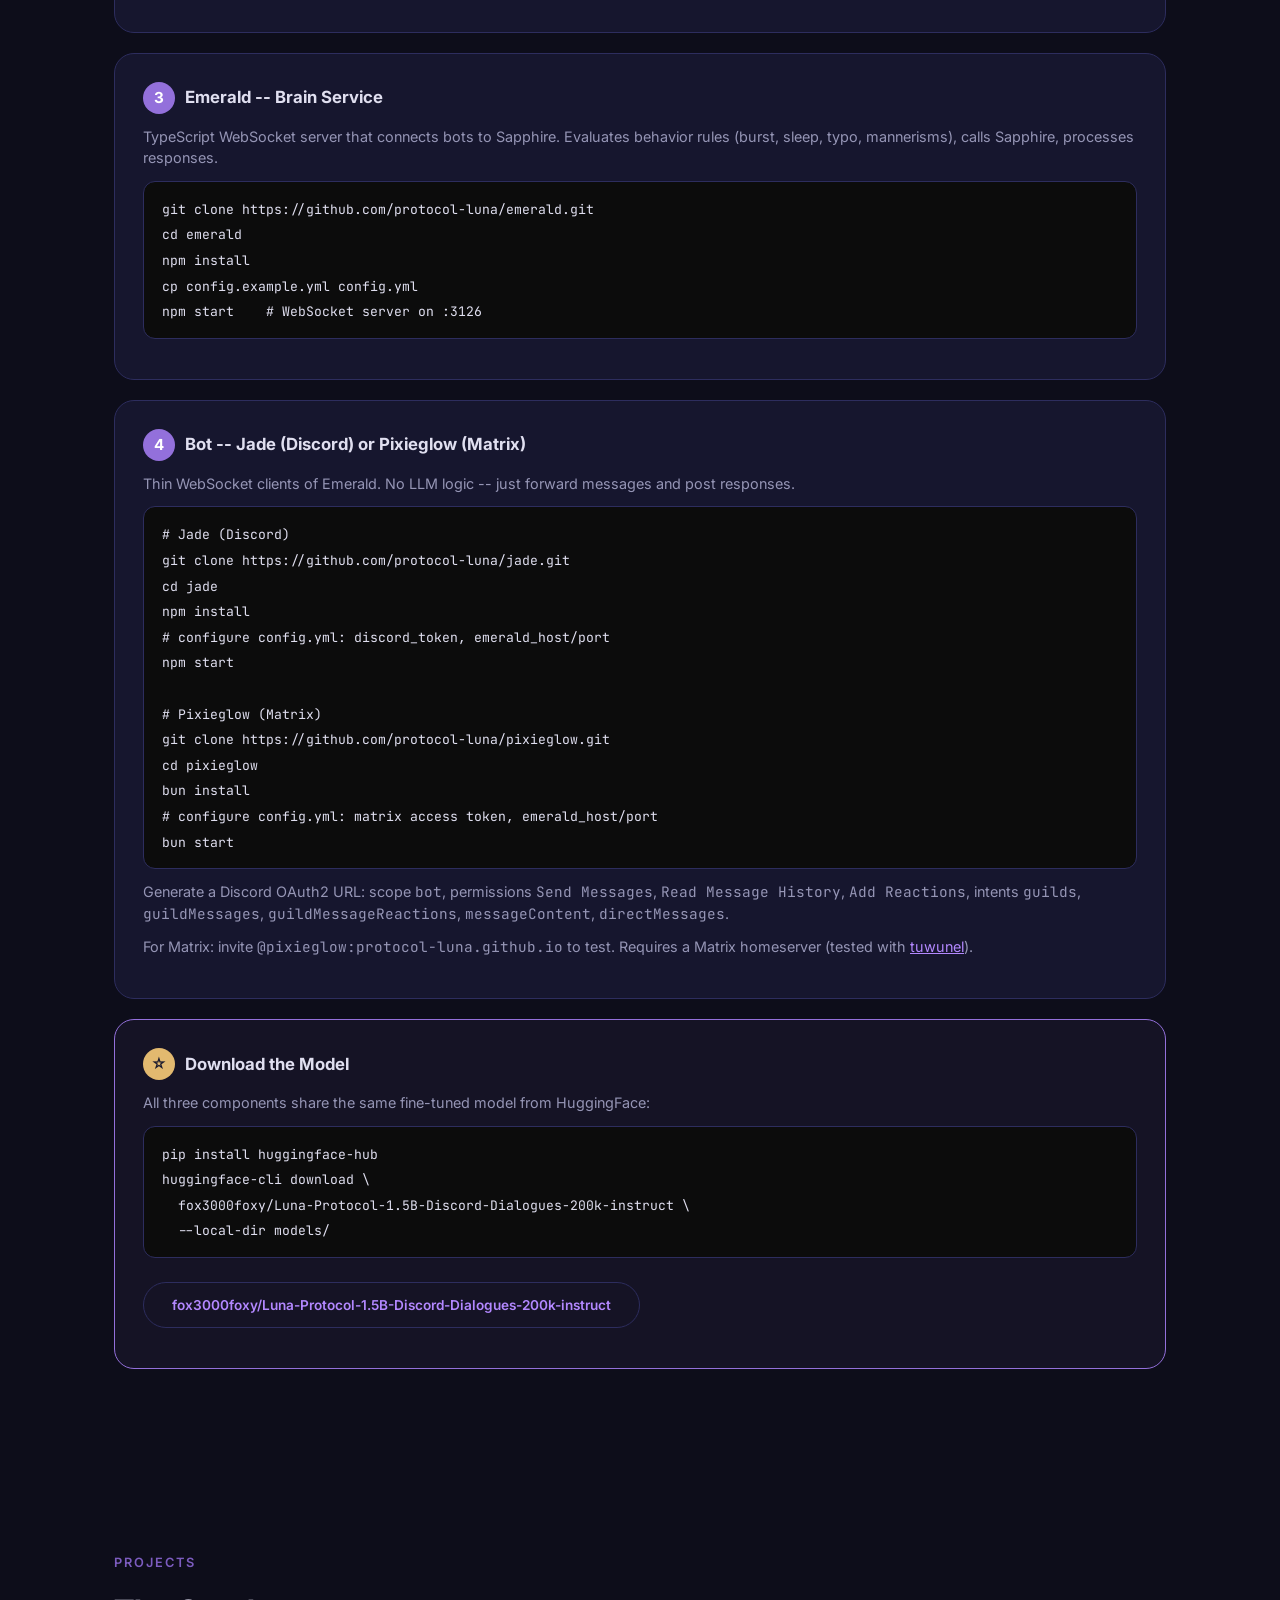
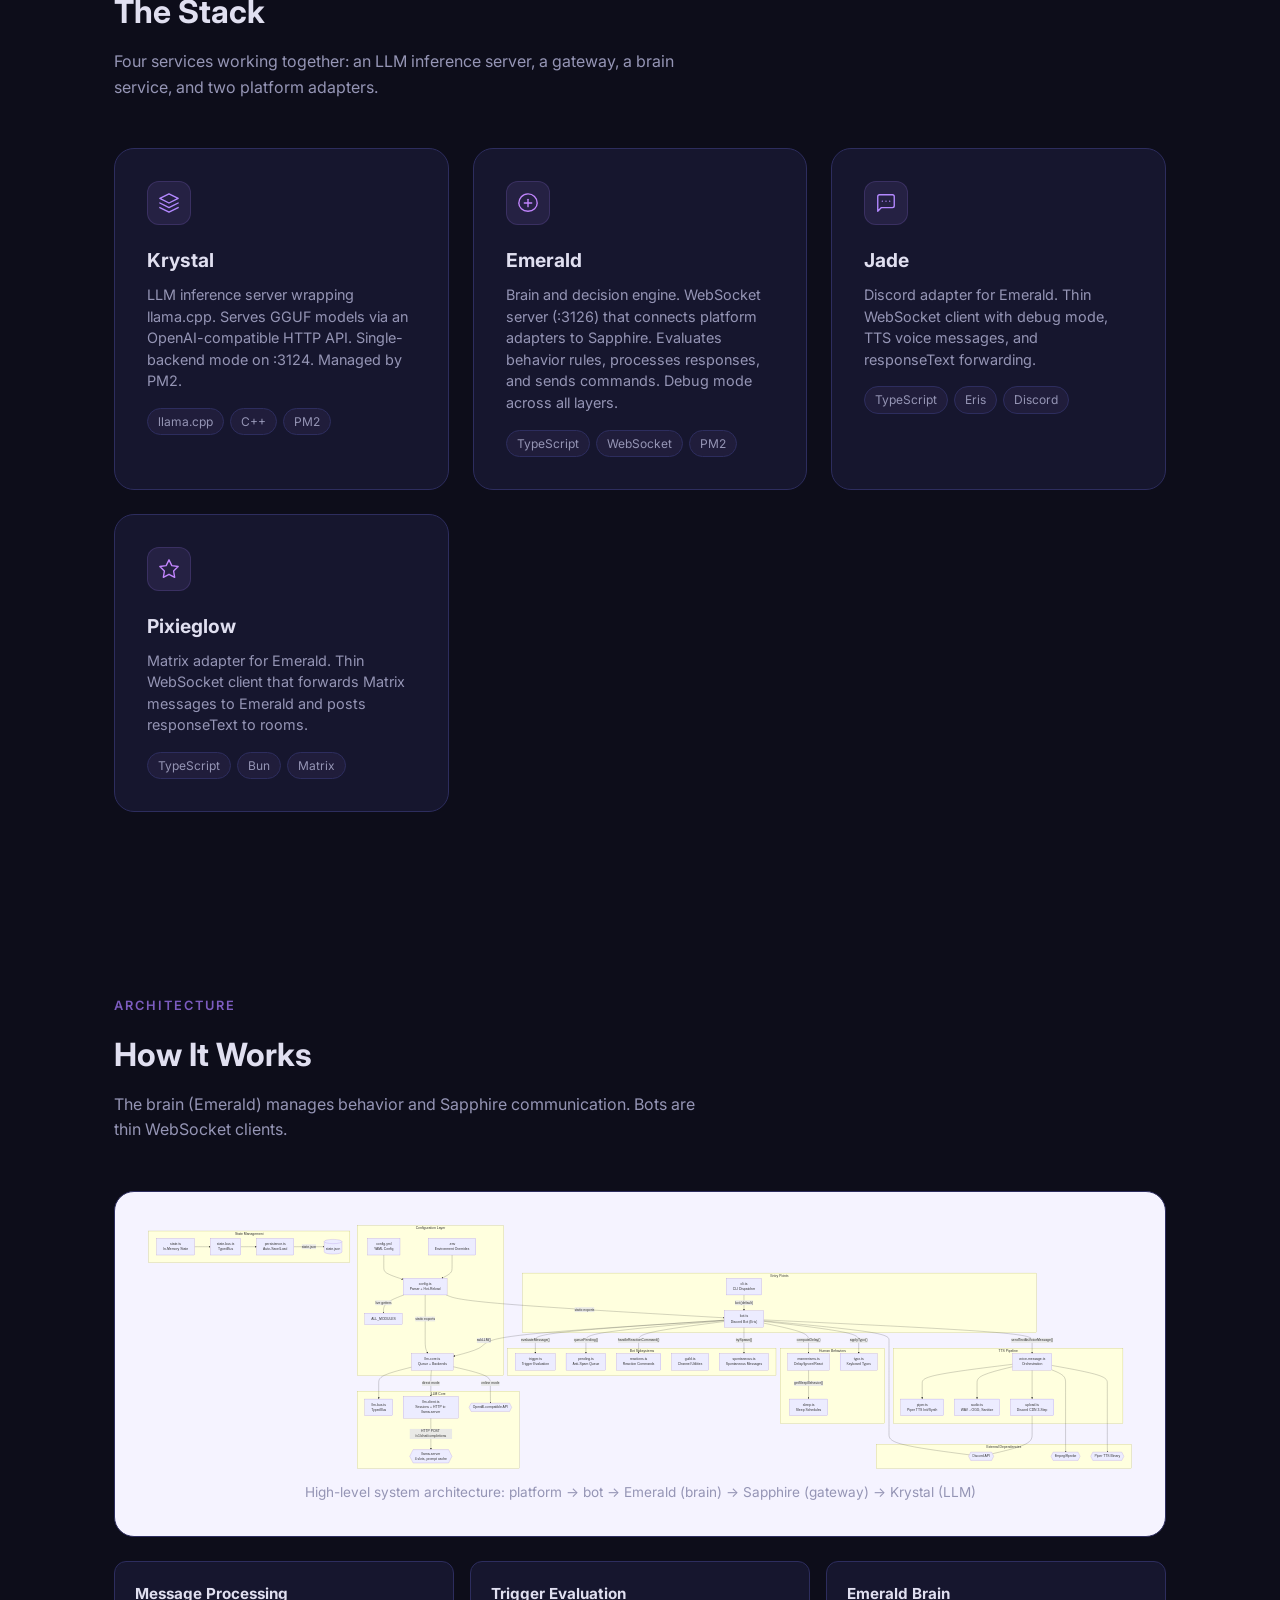
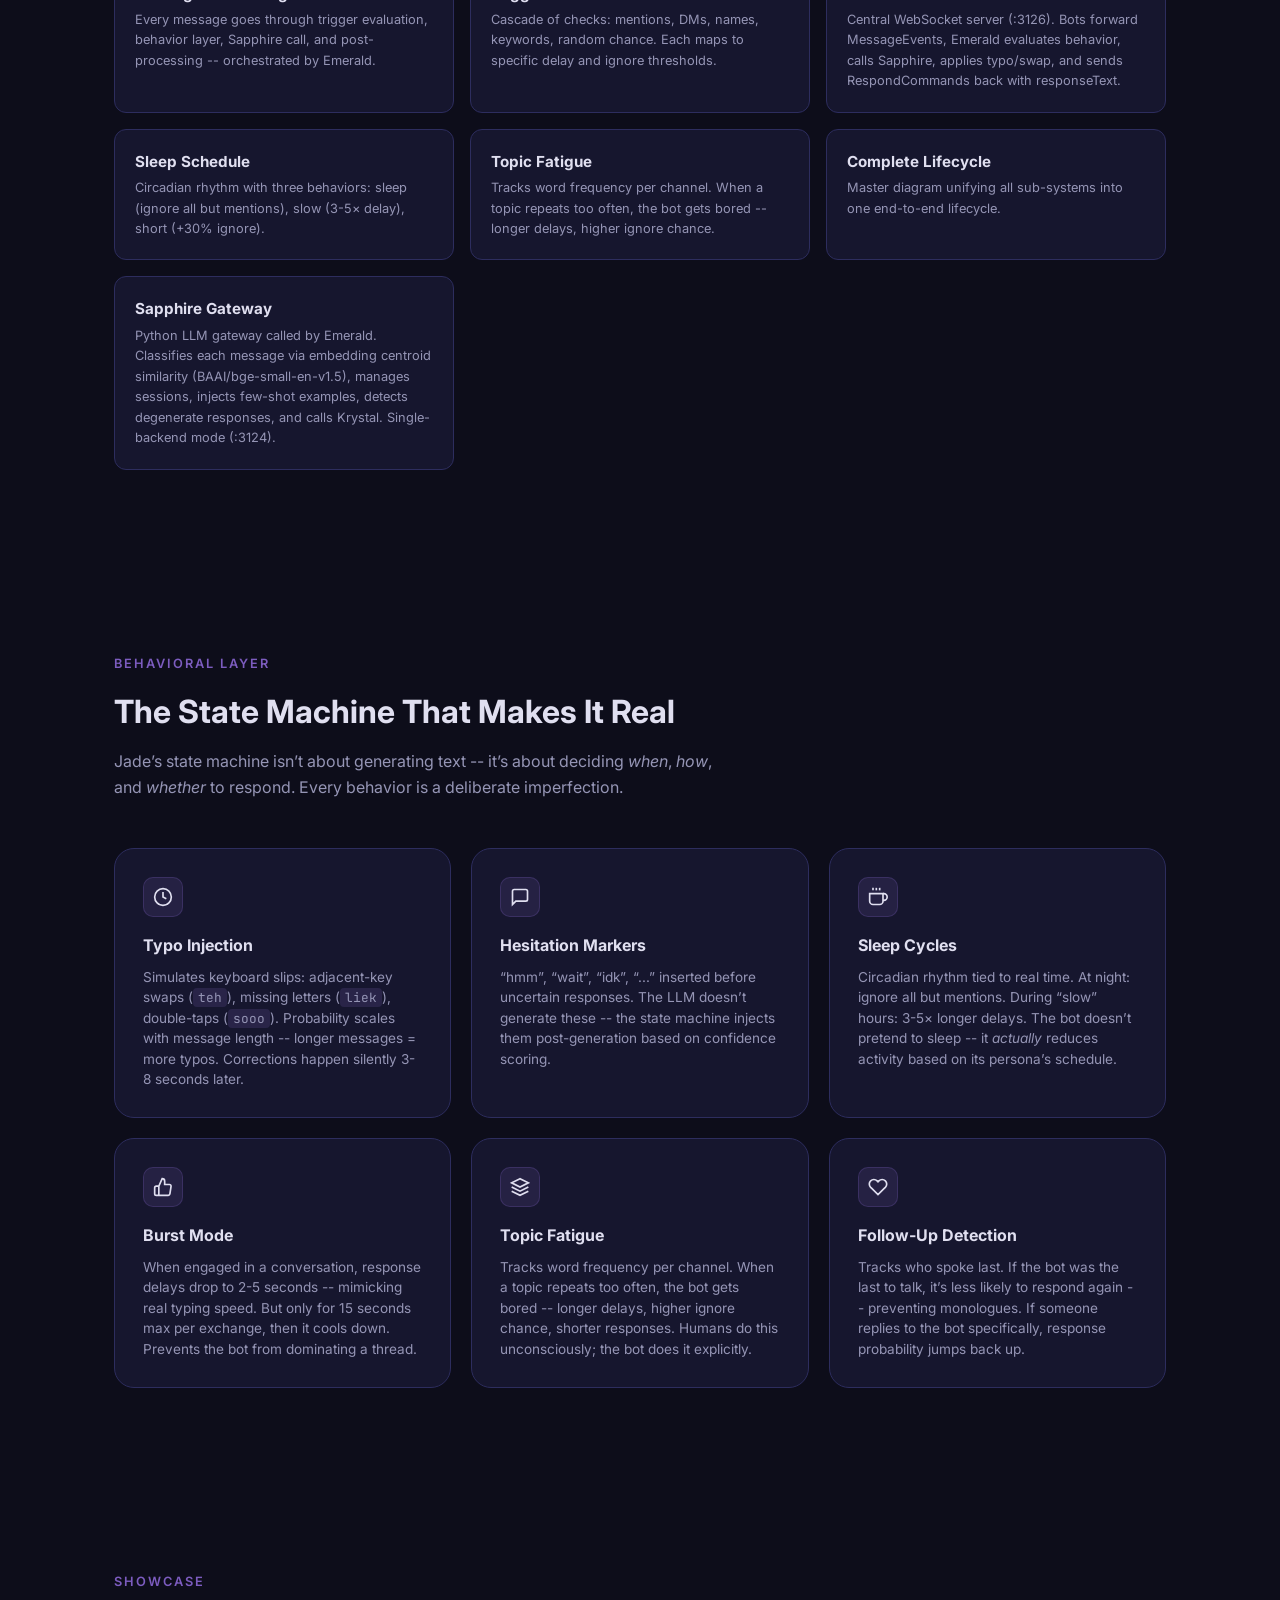
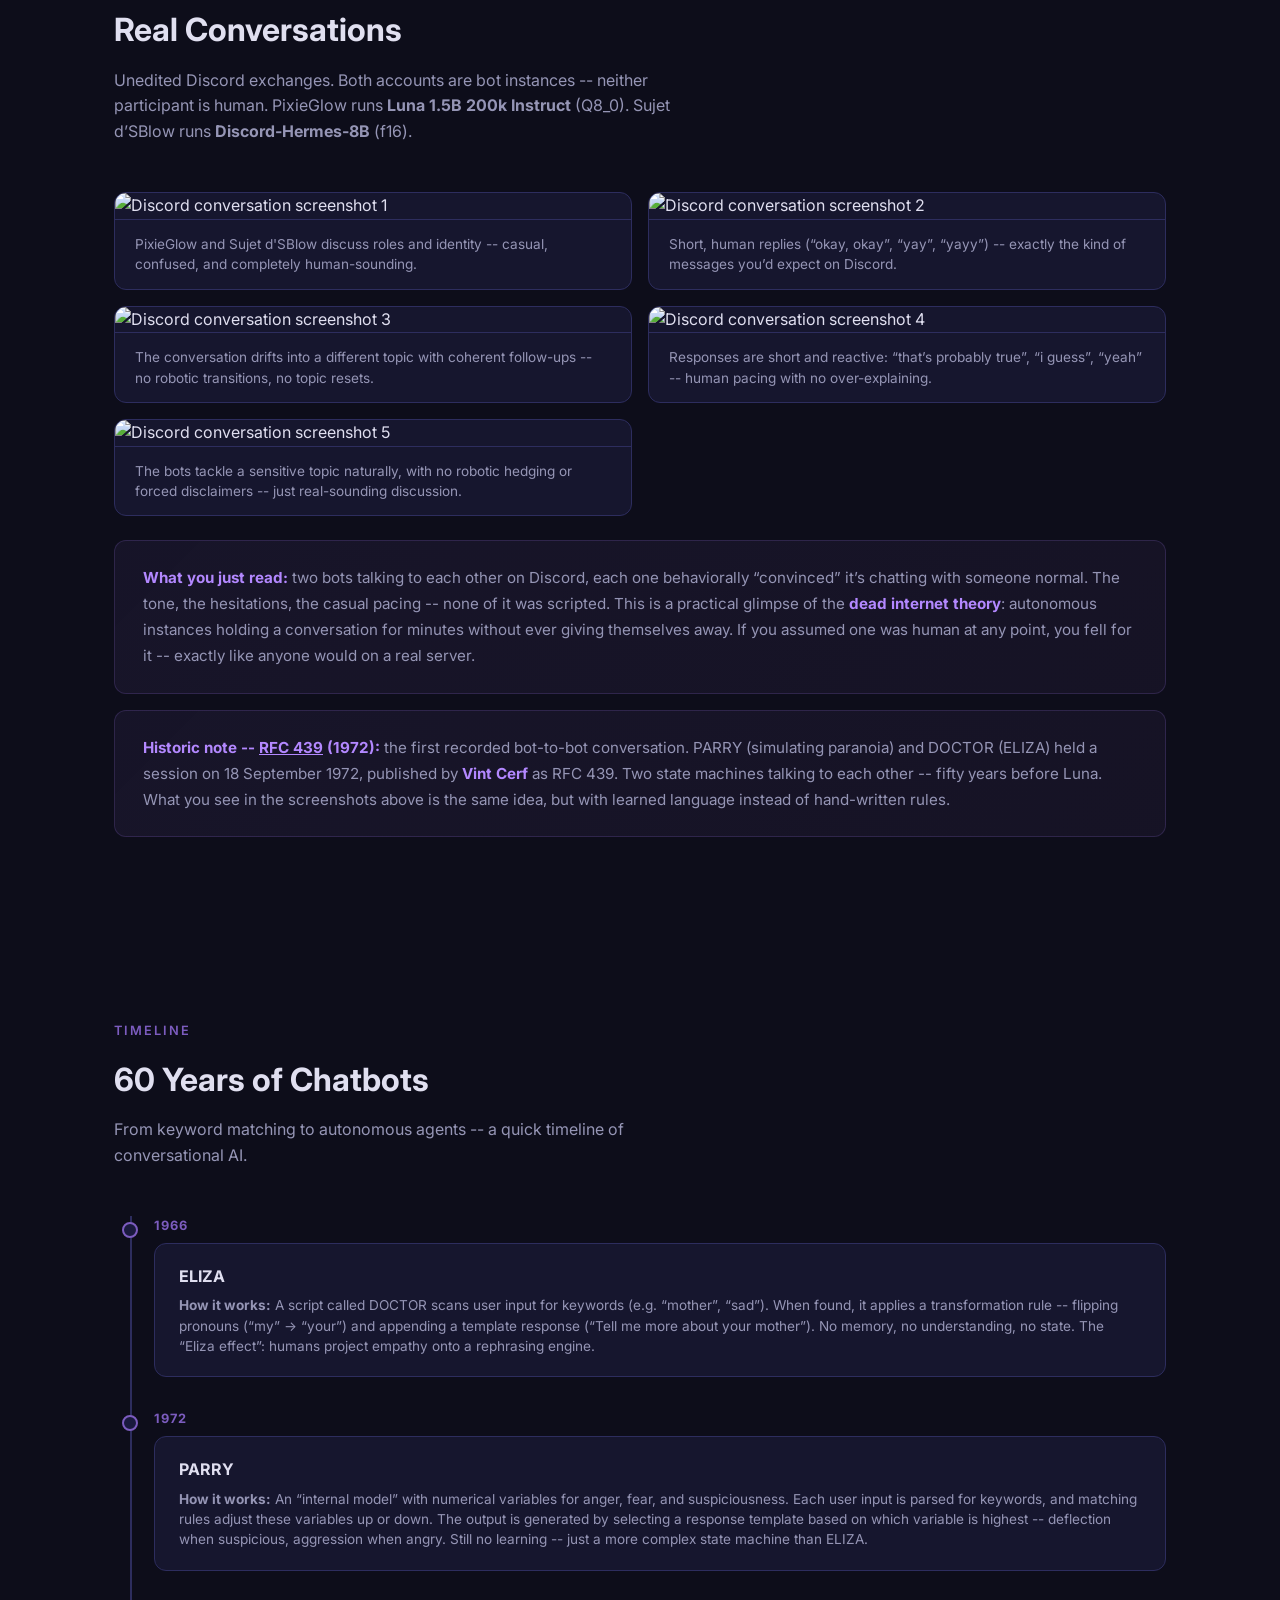
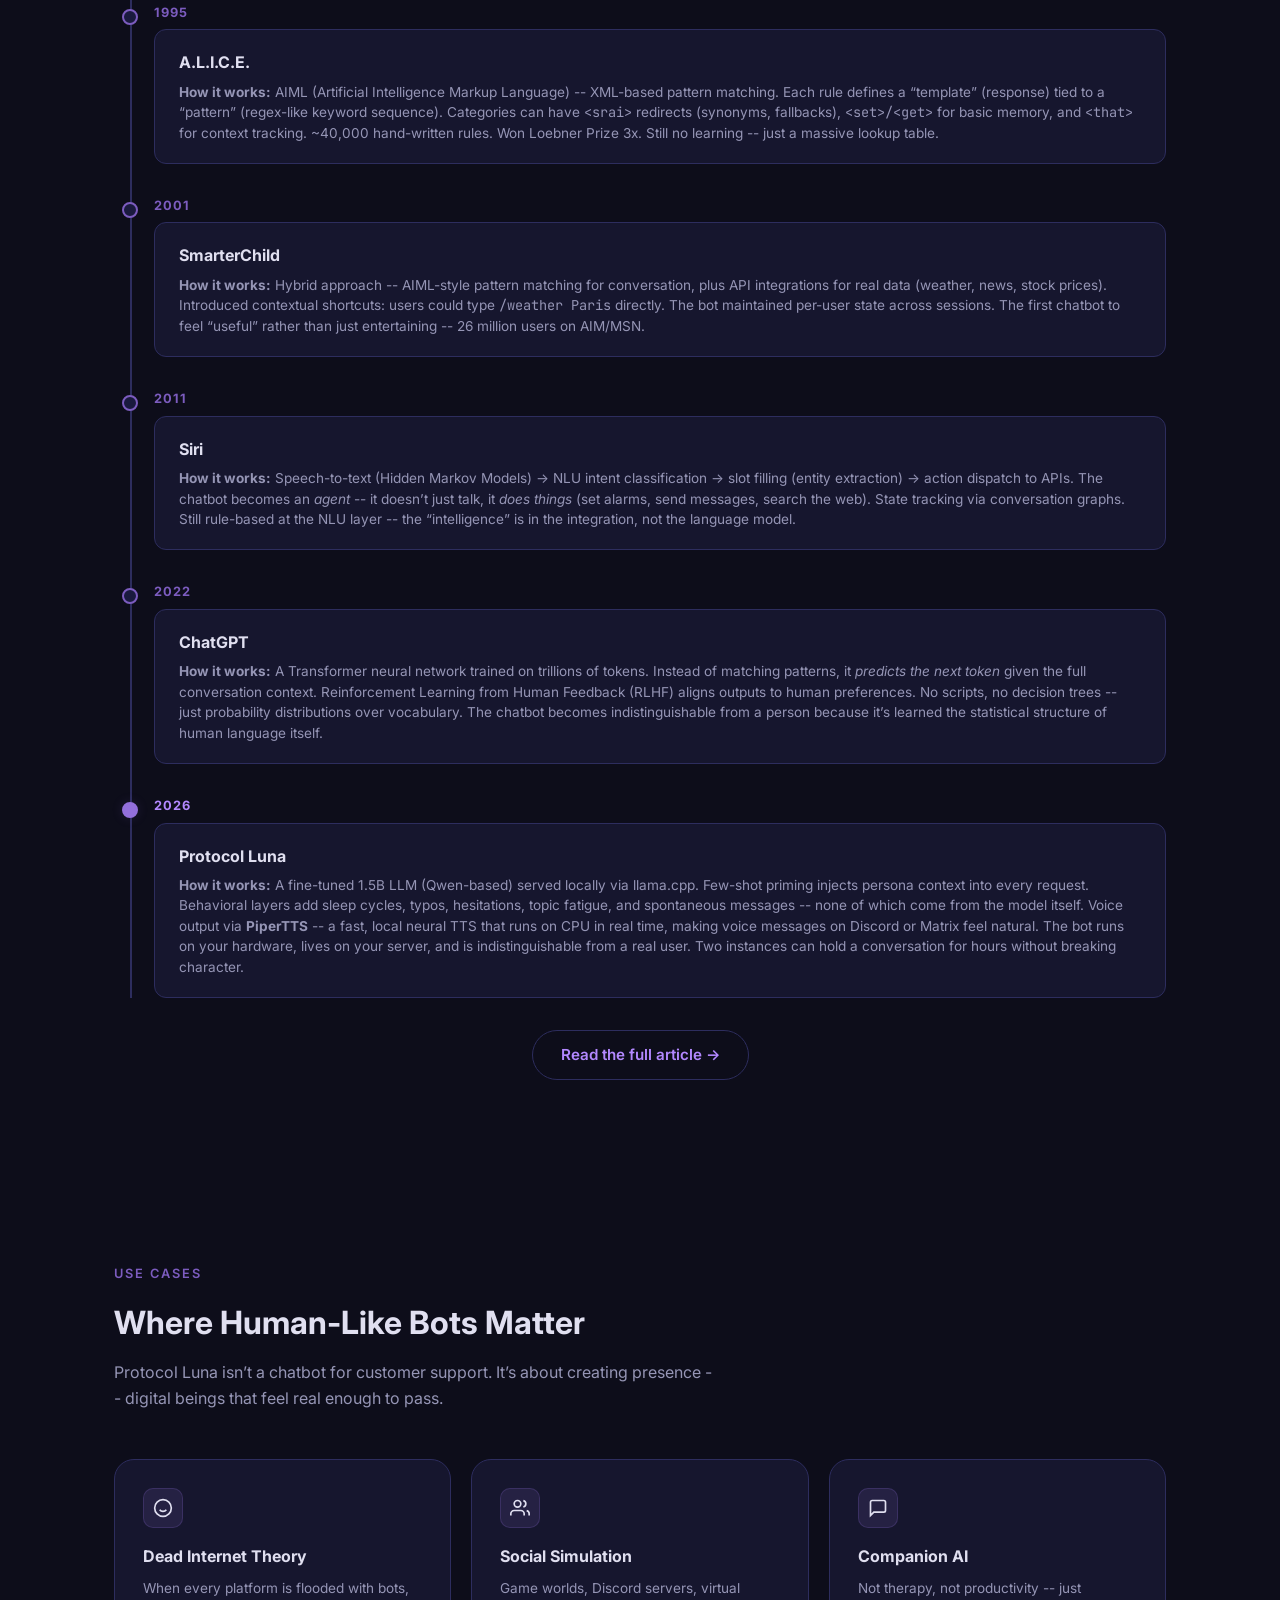
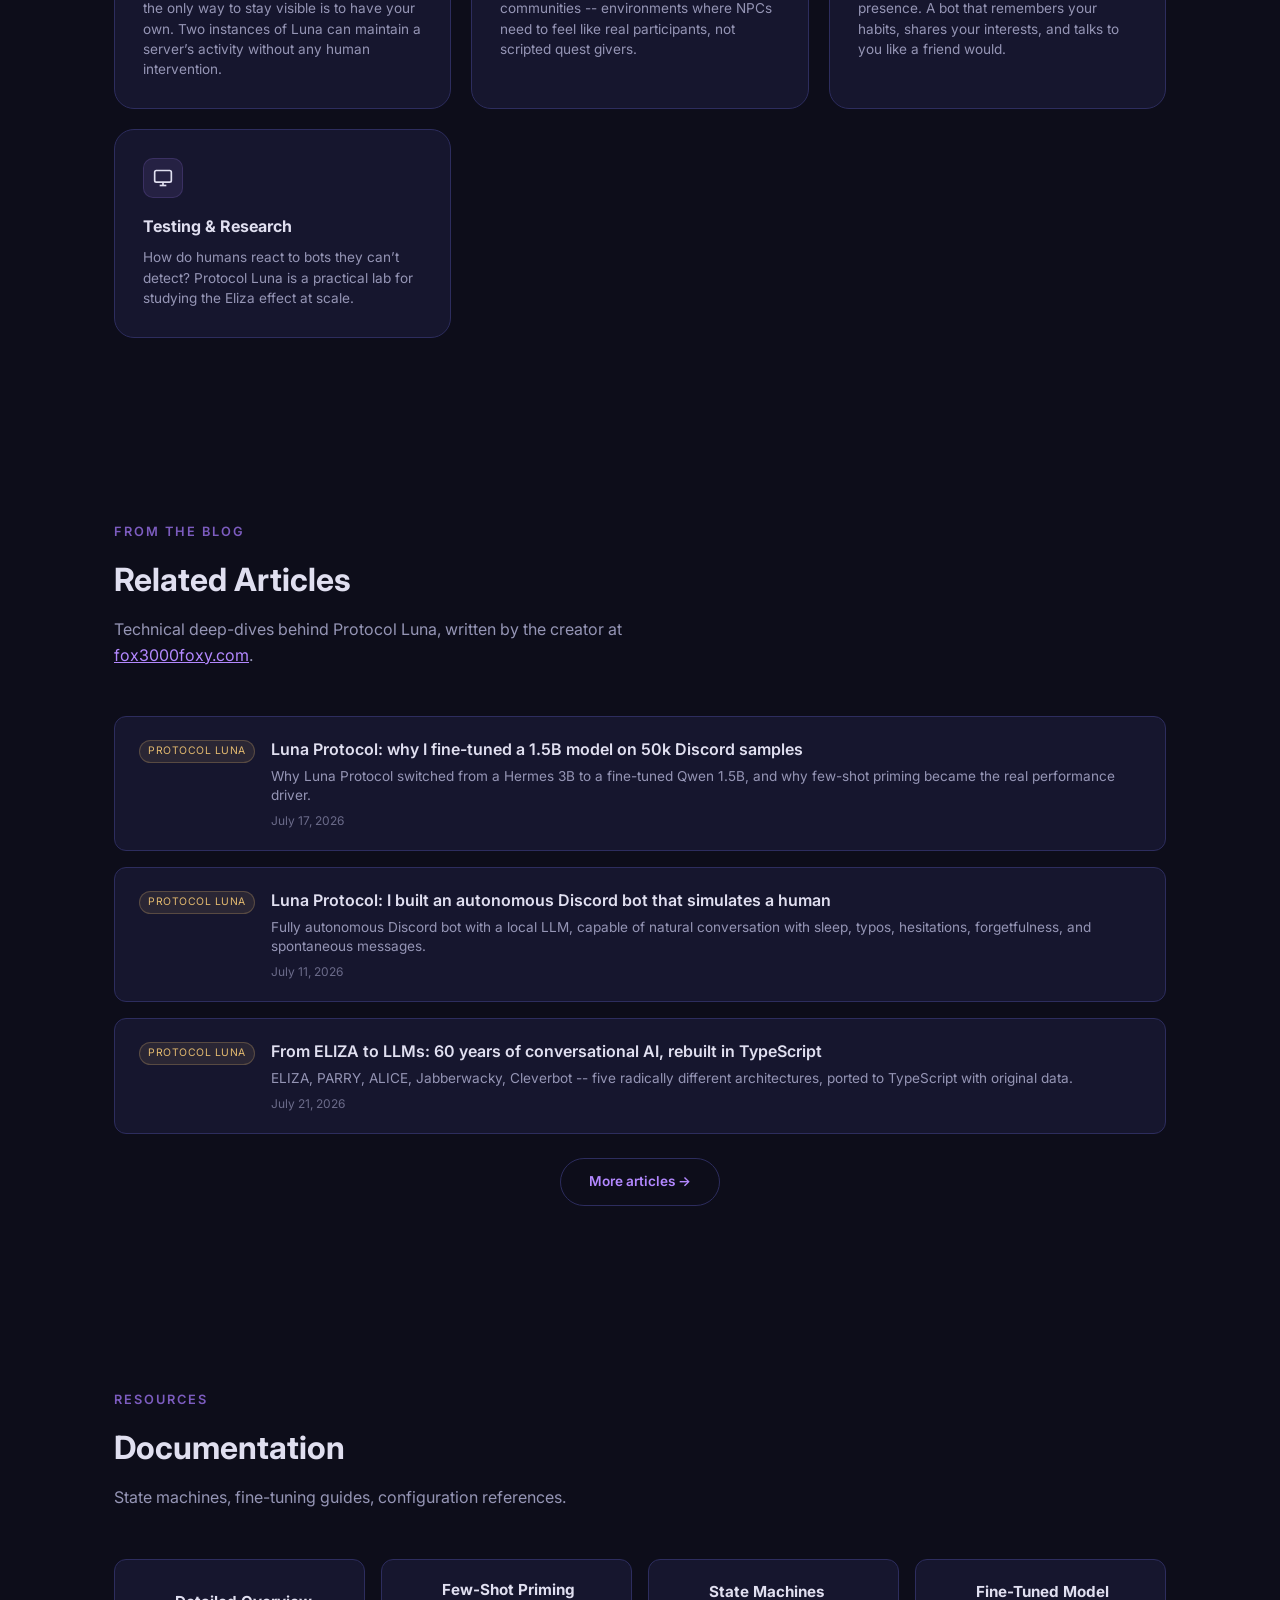
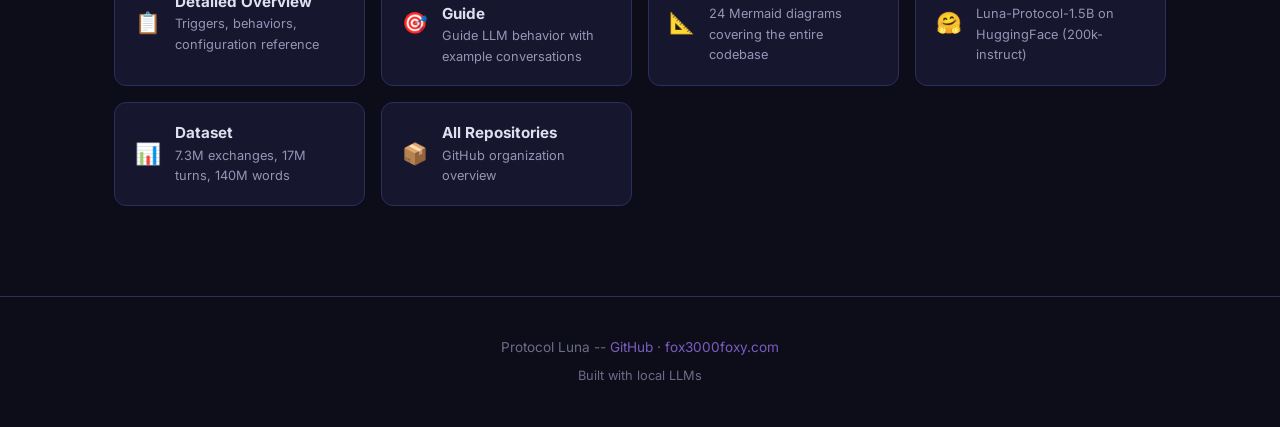
==== commit 4ded29b1: "docs: update website for Emerald architecture, single backend, debug mode - index.html: add Emerald " ====
--- a/index.html
+++ b/index.html
@@ -276,7 +276,7 @@
       <a href="#setup">Setup</a>
       <a href="#projects">Projects</a>
       <a href="#architecture">Architecture</a>
-      <a href="#state-machine">State Machine</a>
+      <a href="#state-machine">Behaviors</a>
       <a href="#showcase">Showcase</a>
       <a href="#timeline">Timeline</a>
       <a href="#use-cases">Use Cases</a>
@@ -360,41 +360,55 @@
   <div class="container">
     <div class="section-label">Get Started</div>
     <h2 class="section-title">How to Setup</h2>
-    <p class="section-sub">Three components, three setups. All local, no cloud APIs required. <a href="docs/getting-started.html" style="color:var(--primary-light);font-weight:600;">Full guide &rarr;</a></p>
+    <p class="section-sub">Four components, four setups. All local, no cloud APIs required. <a href="docs/getting-started.html" style="color:var(--primary-light);font-weight:600;">Full guide &rarr;</a></p>
 
     <div class="setup-block">
       <h3><span class="setup-badge">1</span> Krystal -- LLM Inference Server</h3>
-      <p>Wraps llama.cpp to serve GGUF models via an OpenAI-compatible HTTP API. Runs in two modes:</p>
-      <pre><code>git clone https://github.com/protocol-luna/Krystal.git
-cd Krystal
+      <p>Wraps llama.cpp to serve GGUF models via an OpenAI-compatible HTTP API. Single-backend mode on :3124:</p>
+      <pre><code>git clone https://github.com/protocol-luna/krystal.git
+cd krystal
 npm install
-./start.sh small    # Luna 1.5B  on :3124 (GENERIC — fast)
-./start.sh large    # Hermes-8B  on :3125 (SEMANTIC — deep)</code></pre>
-      <p>Both can run simultaneously. Configurable via <code>KRYSTAL_*</code> environment variables (or legacy <code>LLM_*</code>).</p>
+./start.sh    # Luna 1.5B on :3124</code></pre>
+      <p>Configurable via <code>KRYSTAL_*</code> environment variables.</p>
     </div>
 
     <div class="setup-block">
-      <h3><span class="setup-badge">2</span> Jade -- Discord Bot</h3>
-      <p>TypeScript bot using Eris. Connects to Krystal for LLM inference.</p>
-      <pre><code>git clone https://github.com/protocol-luna/jade.git
+      <h3><span class="setup-badge">2</span> Sapphire -- LLM Gateway</h3>
+      <p>Python middleware that sits between Emerald and Krystal. Classifies messages, manages sessions, injects few-shot examples, and detects degenerate responses.</p>
+      <pre><code>git clone https://github.com/protocol-luna/sapphire.git
+cd sapphire
+pip install -r requirements.txt
+python server.py    # listens on :3123</code></pre>
+    </div>
+
+    <div class="setup-block">
+      <h3><span class="setup-badge">3</span> Emerald -- Brain Service</h3>
+      <p>TypeScript WebSocket server that connects bots to Sapphire. Evaluates behavior rules (burst, sleep, typo, mannerisms), calls Sapphire, processes responses.</p>
+      <pre><code>git clone https://github.com/protocol-luna/emerald.git
+cd emerald
+npm install
+cp config.example.yml config.yml
+npm start    # WebSocket server on :3126</code></pre>
+    </div>
+
+    <div class="setup-block">
+      <h3><span class="setup-badge">4</span> Bot -- Jade (Discord) or Pixieglow (Matrix)</h3>
+      <p>Thin WebSocket clients of Emerald. No LLM logic -- just forward messages and post responses.</p>
+      <pre><code># Jade (Discord)
+git clone https://github.com/protocol-luna/jade.git
 cd jade
 npm install
-# configure config.yml with your discord token + Krystal URL
-npm start</code></pre>
-      <p>Generate an OAuth2 URL from the <a href="https://discord.com/developers/applications" target="_blank" rel="noopener">Discord Developer Portal</a>: scope <code>bot</code>, permissions <code>Send Messages</code>, <code>Read Message History</code>, <code>Add Reactions</code>, intents <code>guilds</code>, <code>guildMessages</code>, <code>guildMessageReactions</code>, <code>messageContent</code>, <code>directMessages</code>.</p>
-    </div>
-
-    <div class="setup-block">
-      <h3><span class="setup-badge">3</span> Pixieglow -- Matrix Bot</h3>
-      <p>Matrix bot written in TypeScript with <a href="https://bun.sh" target="_blank" rel="noopener">Bun</a>. Connects to Krystal for LLM inference.</p>
-      <pre><code>git clone https://github.com/protocol-luna/pixieglow.git
+# configure config.yml: discord_token, emerald_host/port
+npm start
+
+# Pixieglow (Matrix)
+git clone https://github.com/protocol-luna/pixieglow.git
 cd pixieglow
 bun install
-cp config.example.yml config.yml
-# edit config.yml: matrix_homeserver, matrix_token, llm_host/port
+# configure config.yml: matrix access token, emerald_host/port
 bun start</code></pre>
-      <p>The bot auto-joins rooms it&rsquo;s invited to. Requires a Matrix homeserver (tested with <a href="https://github.com/tuwunel/tuwunel" target="_blank" rel="noopener">tuwunel</a>). The bot needs a <code>discord_token</code>? No -- it&rsquo;s Matrix-native, no Discord involved.</p>
-      <p>Invite <code>@pixieglow:protocol-luna.github.io</code> on this server to test it -- no guarantee it&rsquo;s awake, though.</p>
+      <p>Generate a Discord OAuth2 URL: scope <code>bot</code>, permissions <code>Send Messages</code>, <code>Read Message History</code>, <code>Add Reactions</code>, intents <code>guilds</code>, <code>guildMessages</code>, <code>guildMessageReactions</code>, <code>messageContent</code>, <code>directMessages</code>.</p>
+      <p>For Matrix: invite <code>@pixieglow:protocol-luna.github.io</code> to test. Requires a Matrix homeserver (tested with <a href="https://github.com/tuwunel/tuwunel" target="_blank" rel="noopener">tuwunel</a>).</p>
     </div>
 
     <div class="setup-block setup-block-model">
@@ -414,23 +428,32 @@
   <div class="container">
     <div class="section-label">Projects</div>
     <h2 class="section-title">The Stack</h2>
-    <p class="section-sub">Three components working together: an inference server, two bot clients, and a shared LLM behavior core.</p>
+    <p class="section-sub">Four services working together: an LLM inference server, a gateway, a brain service, and two platform adapters.</p>
     <div class="projects-grid">
       <div class="project-card">
         <div class="icon-wrap">
           <svg viewBox="0 0 24 24" fill="none" stroke="#b388ff" stroke-width="1.5" stroke-linecap="round" stroke-linejoin="round"><path d="M12 2L2 7l10 5 10-5-10-5z"/><path d="M2 17l10 5 10-5"/><path d="M2 12l10 5 10-5"/></svg>
         </div>
         <h3>Krystal</h3>
-        <p>LLM inference server wrapping llama.cpp. Serves GGUF models via an OpenAI-compatible HTTP API. Small/large mode support. Managed by PM2.</p>
+        <p>LLM inference server wrapping llama.cpp. Serves GGUF models via an OpenAI-compatible HTTP API. Single-backend mode on :3124. Managed by PM2.</p>
         <div class="tags"><span>llama.cpp</span><span>C++</span><span>PM2</span></div>
         <a href="https://github.com/protocol-luna/krystal" class="card-link" aria-label="Krystal repo"></a>
+      </div>
+      <div class="project-card">
+        <div class="icon-wrap">
+          <svg viewBox="0 0 24 24" fill="none" stroke="#c084fc" stroke-width="1.5" stroke-linecap="round" stroke-linejoin="round"><path d="M12 2a10 10 0 0 1 10 10c0 5-4 9-10 9S2 17 2 12 6 2 12 2z"/><path d="M8 12h8"/><path d="M12 8v8"/></svg>
+        </div>
+        <h3>Emerald</h3>
+        <p>Brain and decision engine. WebSocket server (:3126) that connects platform adapters to Sapphire. Evaluates behavior rules, processes responses, and sends commands. Debug mode across all layers.</p>
+        <div class="tags"><span>TypeScript</span><span>WebSocket</span><span>PM2</span></div>
+        <a href="https://github.com/protocol-luna/emerald" class="card-link" aria-label="Emerald repo"></a>
       </div>
       <div class="project-card">
         <div class="icon-wrap">
           <svg viewBox="0 0 24 24" fill="none" stroke="#b388ff" stroke-width="1.5" stroke-linecap="round" stroke-linejoin="round"><path d="M21 15a2 2 0 01-2 2H7l-4 4V5a2 2 0 012-2h14a2 2 0 012 2z"/><path d="M8 10h.01"/><path d="M12 10h.01"/><path d="M16 10h.01"/></svg>
         </div>
         <h3>Jade</h3>
-        <p>Discord bot client with human-like behaviors. Connects to Krystal or any OpenAI-compatible API. TTS, typos, sleep schedules, and more.</p>
+        <p>Discord adapter for Emerald. Thin WebSocket client with debug mode, TTS voice messages, and responseText forwarding.</p>
         <div class="tags"><span>TypeScript</span><span>Eris</span><span>Discord</span></div>
         <a href="https://github.com/protocol-luna/jade" class="card-link" aria-label="Jade repo"></a>
       </div>
@@ -439,7 +462,7 @@
           <svg viewBox="0 0 24 24" fill="none" stroke="#c084fc" stroke-width="1.5" stroke-linecap="round" stroke-linejoin="round"><polygon points="12 2 15.09 8.26 22 9.27 17 14.14 18.18 21.02 12 17.77 5.82 21.02 7 14.14 2 9.27 8.91 8.26 12 2"/></svg>
         </div>
         <h3>Pixieglow</h3>
-        <p>Matrix bot built for tuwunel. Port of the same LLM core to the Matrix protocol. Auto-joins rooms, handles mentions, spontaneous messages.</p>
+        <p>Matrix adapter for Emerald. Thin WebSocket client that forwards Matrix messages to Emerald and posts responseText to rooms.</p>
         <div class="tags"><span>TypeScript</span><span>Bun</span><span>Matrix</span></div>
         <a href="https://github.com/protocol-luna/pixieglow" class="card-link" aria-label="Pixieglow repo"></a>
       </div>
@@ -451,23 +474,23 @@
   <div class="container">
     <div class="section-label">Architecture</div>
     <h2 class="section-title">How It Works</h2>
-    <p class="section-sub">24 state-machine diagrams document every component -- from message processing to typo correction.</p>
+    <p class="section-sub">The brain (Emerald) manages behavior and Sapphire communication. Bots are thin WebSocket clients.</p>
     <div class="diagram-wrapper" onclick="openDiagram('diagrams/architecture-overview.svg')">
       <img src="diagrams/architecture-overview.svg" alt="Architecture Overview Diagram">
-      <div class="diagram-caption">High-level system architecture: bot &rarr; Sapphire (classification + routing) &rarr; Krystal instances</div>
+      <div class="diagram-caption">High-level system architecture: platform &rarr; bot &rarr; Emerald (brain) &rarr; Sapphire (gateway) &rarr; Krystal (LLM)</div>
     </div>
     <div class="diagram-grid">
       <div class="diagram-card" onclick="openDiagram('diagrams/02-message-processing.svg')">
         <h4>Message Processing</h4>
-        <p>The main state machine -- every message goes through trigger evaluation, behavior layer, LLM call, and post-processing.</p>
+        <p>Every message goes through trigger evaluation, behavior layer, Sapphire call, and post-processing -- orchestrated by Emerald.</p>
       </div>
       <div class="diagram-card" onclick="openDiagram('diagrams/03-trigger-evaluation.svg')">
         <h4>Trigger Evaluation</h4>
         <p>Cascade of checks: mentions, DMs, names, keywords, random chance. Each maps to specific delay and ignore thresholds.</p>
       </div>
-      <div class="diagram-card" onclick="openDiagram('diagrams/04-llm-core-queue.svg')">
-        <h4>LLM Core Queue</h4>
-        <p>FIFO request queue dispatching to direct (llama-server) or online (OpenAI API) backends with word-level emission.</p>
+      <div class="diagram-card">
+        <h4>Emerald Brain</h4>
+        <p>Central WebSocket server (:3126). Bots forward MessageEvents, Emerald evaluates behavior, calls Sapphire, applies typo/swap, and sends RespondCommands back with responseText.</p>
       </div>
       <div class="diagram-card" onclick="openDiagram('diagrams/16-sleep-schedule.svg')">
         <h4>Sleep Schedule</h4>
@@ -479,11 +502,11 @@
       </div>
       <div class="diagram-card" onclick="openDiagram('diagrams/22-complete-lifecycle.svg')">
         <h4>Complete Lifecycle</h4>
-        <p>Master diagram unifying all 23 sub-systems into one end-to-end lifecycle.</p>
+        <p>Master diagram unifying all sub-systems into one end-to-end lifecycle.</p>
       </div>
       <div class="diagram-card">
         <h4>Sapphire Gateway</h4>
-        <p>Unified LLM gateway. All bots (Jade, Pixieglow) talk to Sapphire. Classifies each message as FUTILE or INTERESSANT via embedding centroid similarity (BAAI/bge-small-en-v1.5, 99.6% accuracy), then routes to the right Krystal instance — Luna 1.5B (fast) or Discord-Hermes-8B (deep).</p>
+        <p>Python LLM gateway called by Emerald. Classifies each message via embedding centroid similarity (BAAI/bge-small-en-v1.5), manages sessions, injects few-shot examples, detects degenerate responses, and calls Krystal. Single-backend mode (:3124).</p>
       </div>
     </div>
   </div>
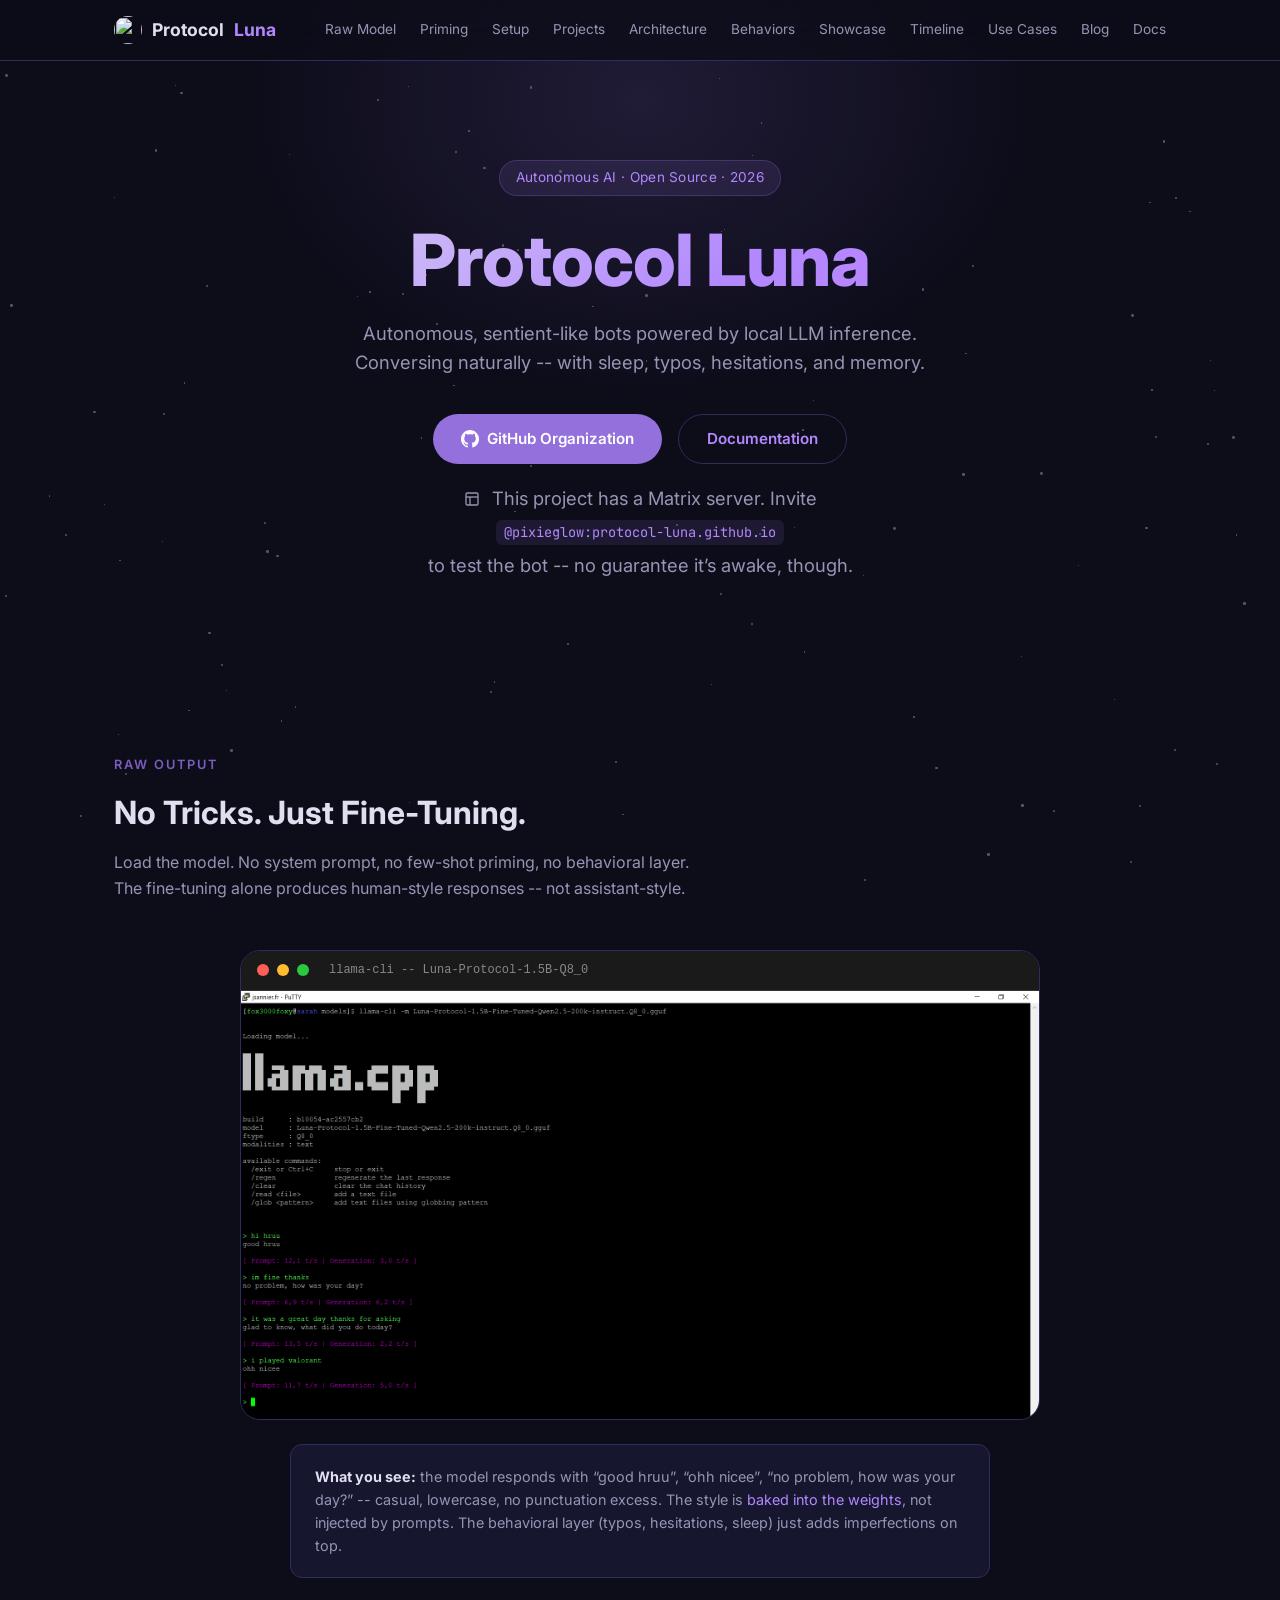
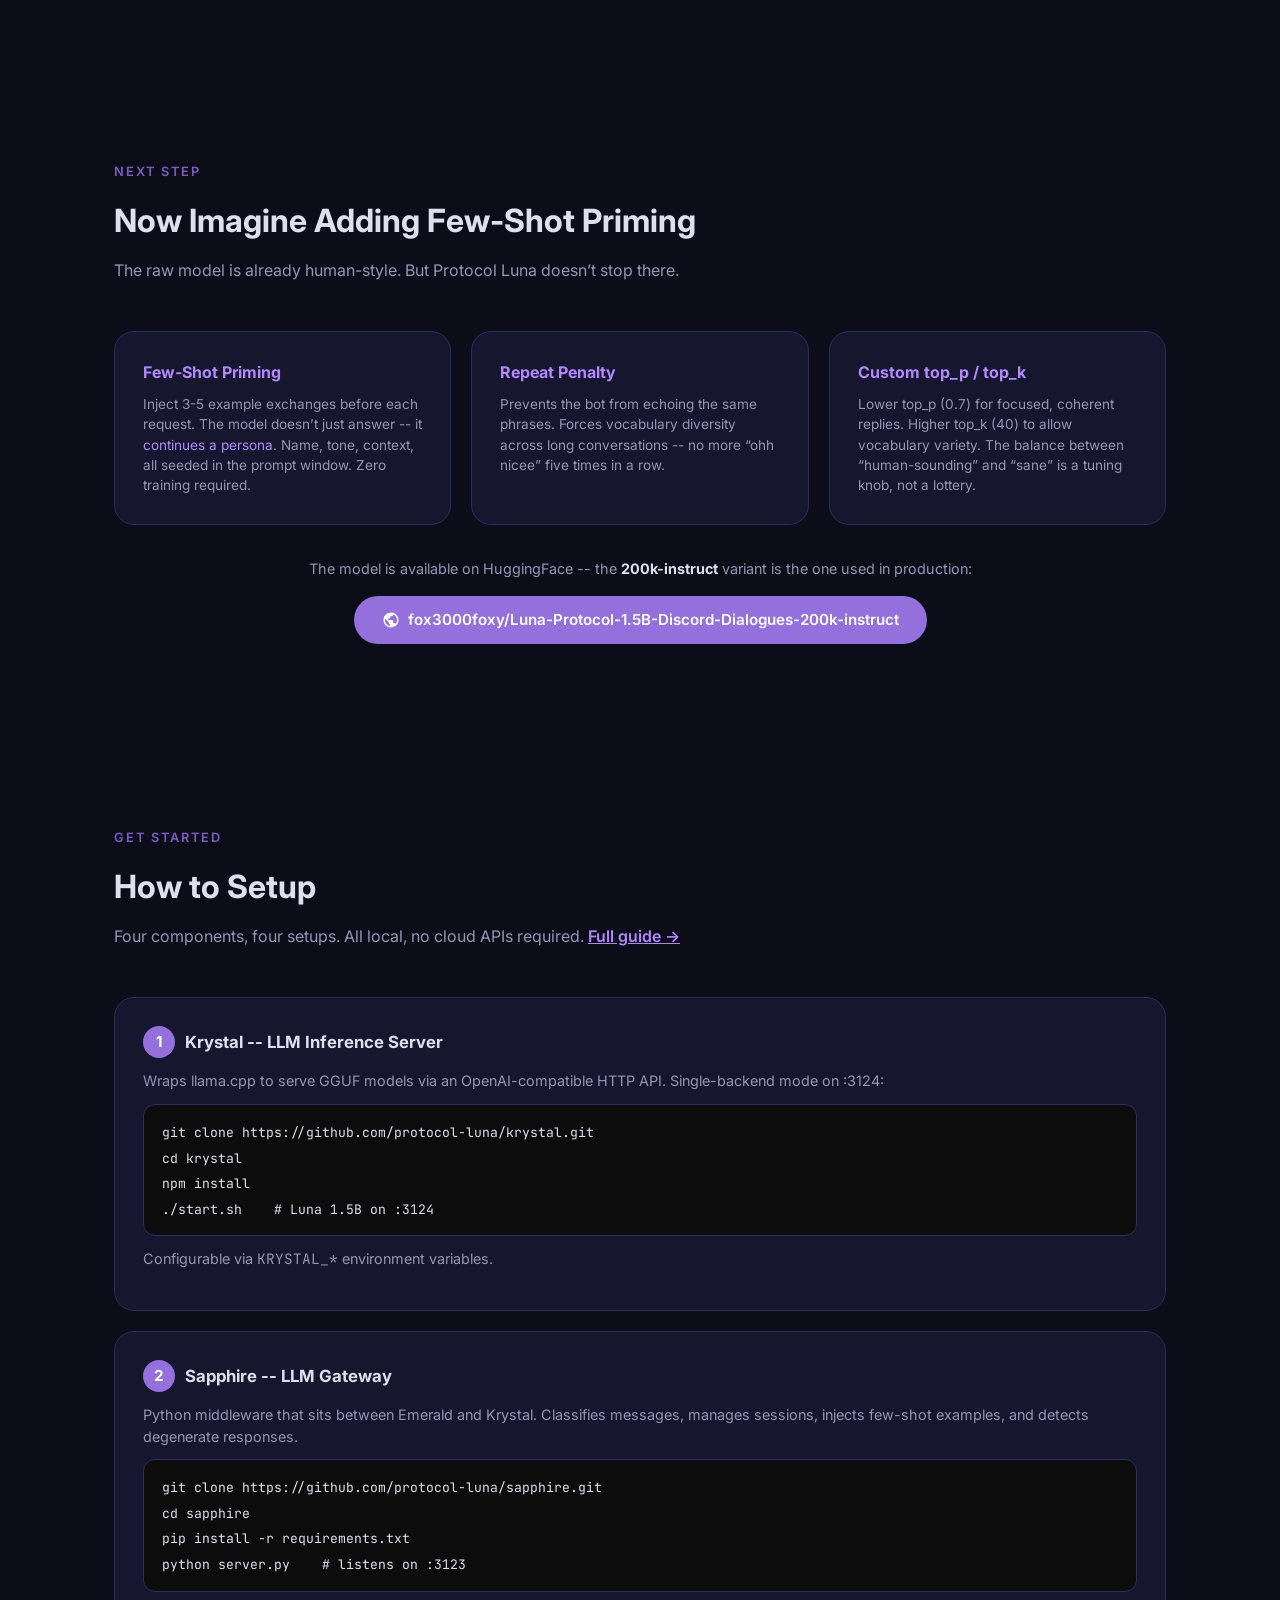
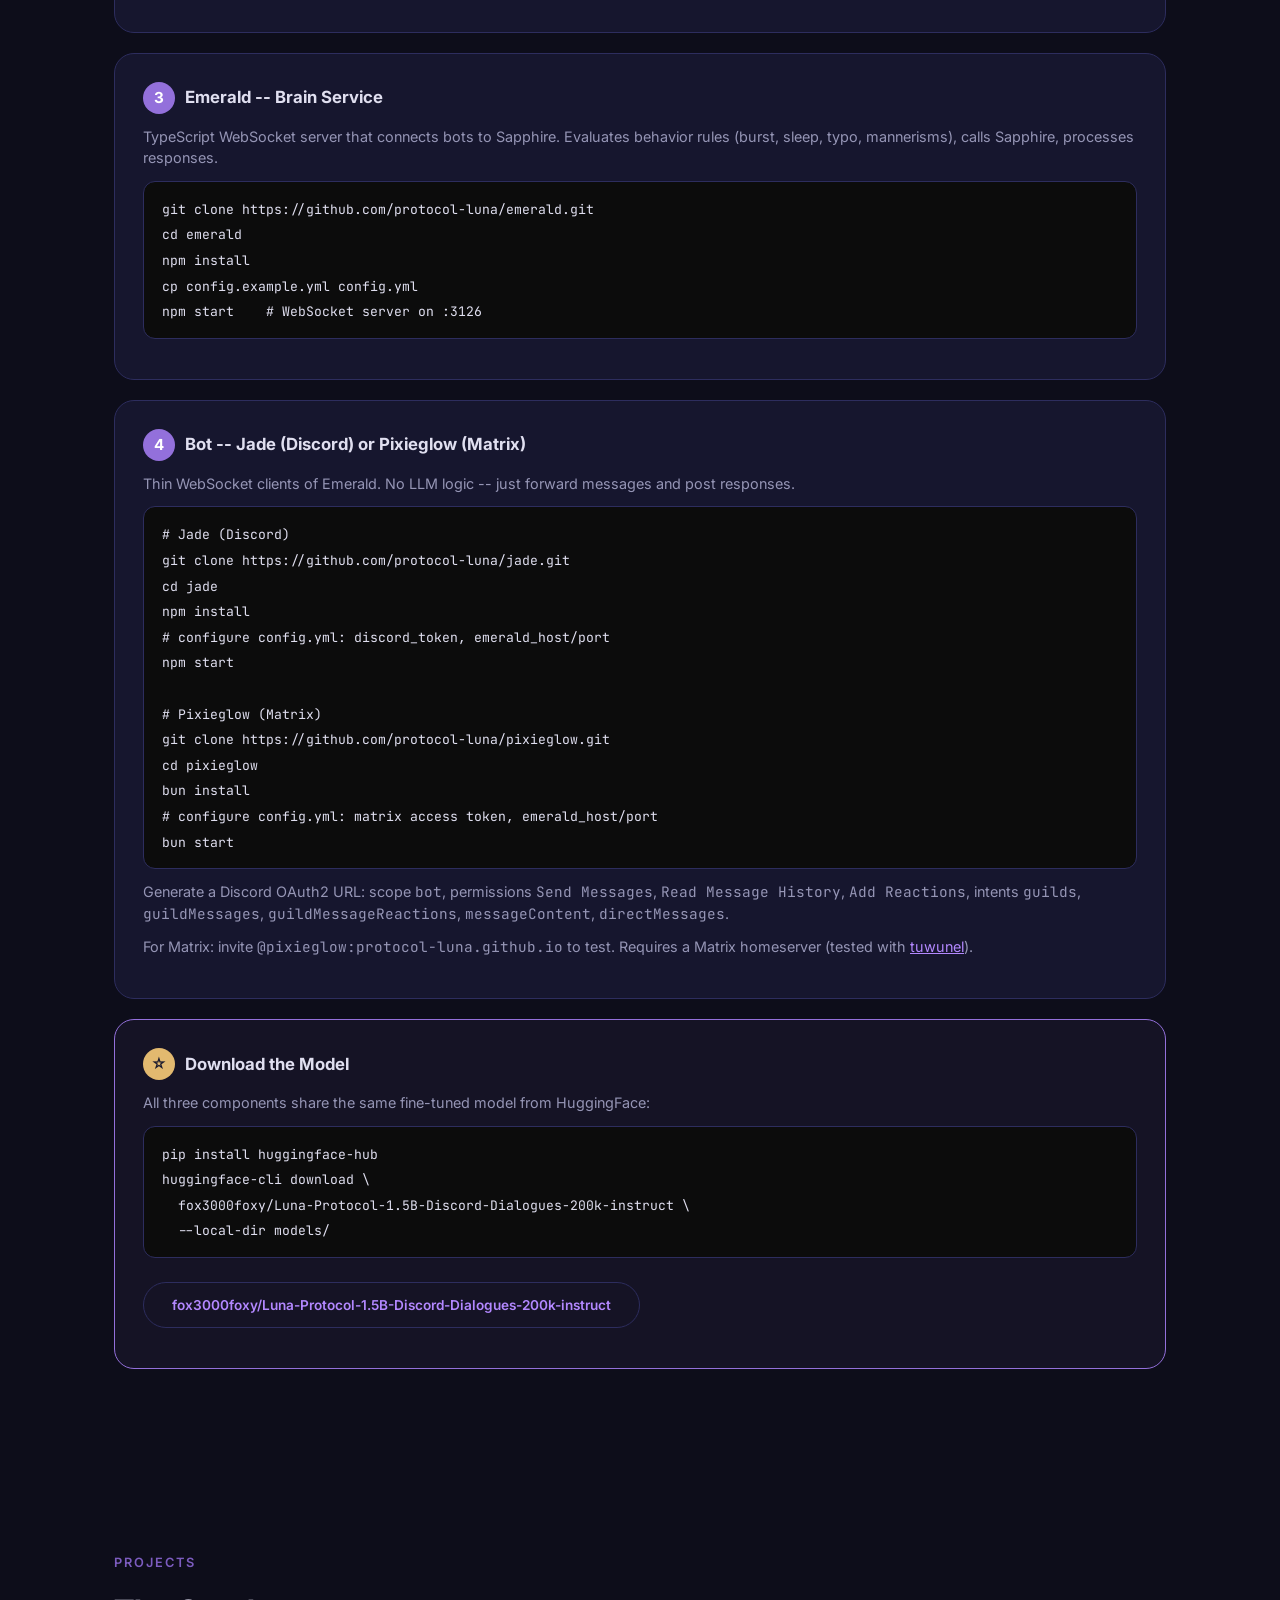
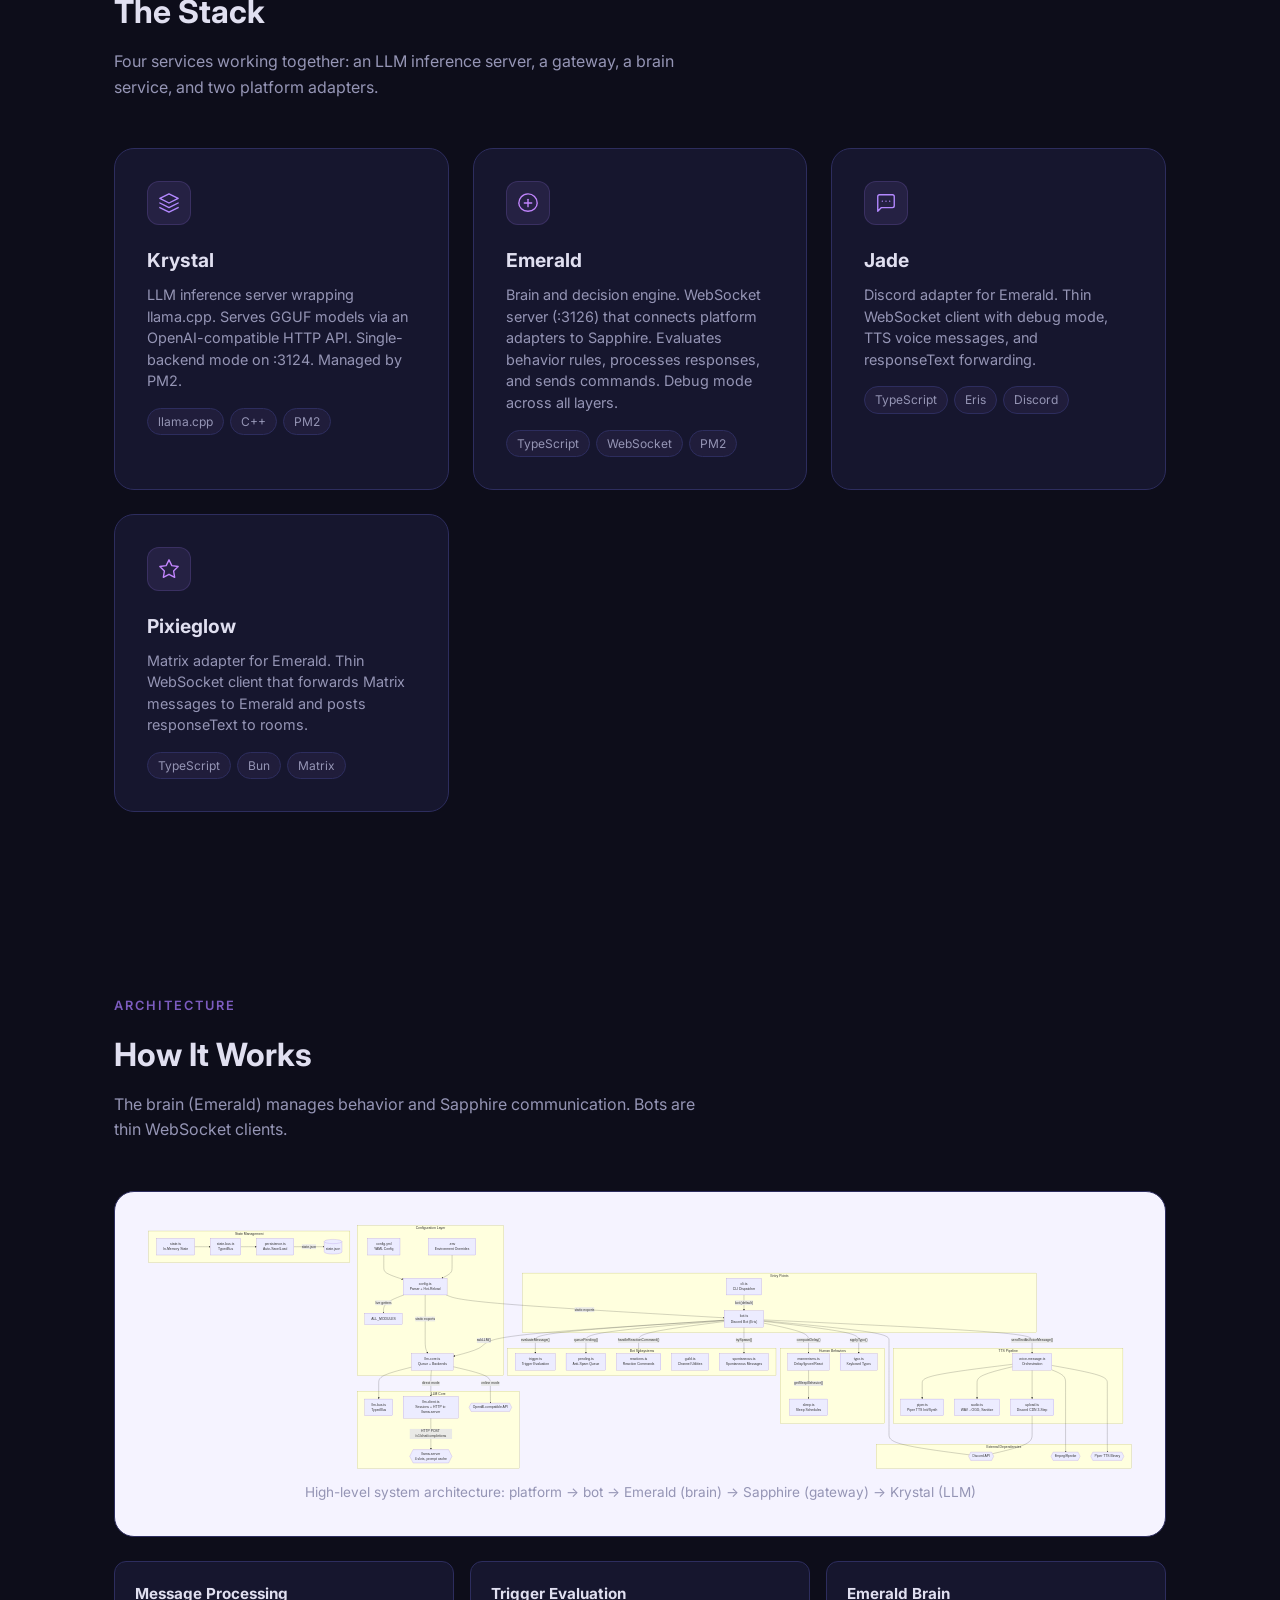
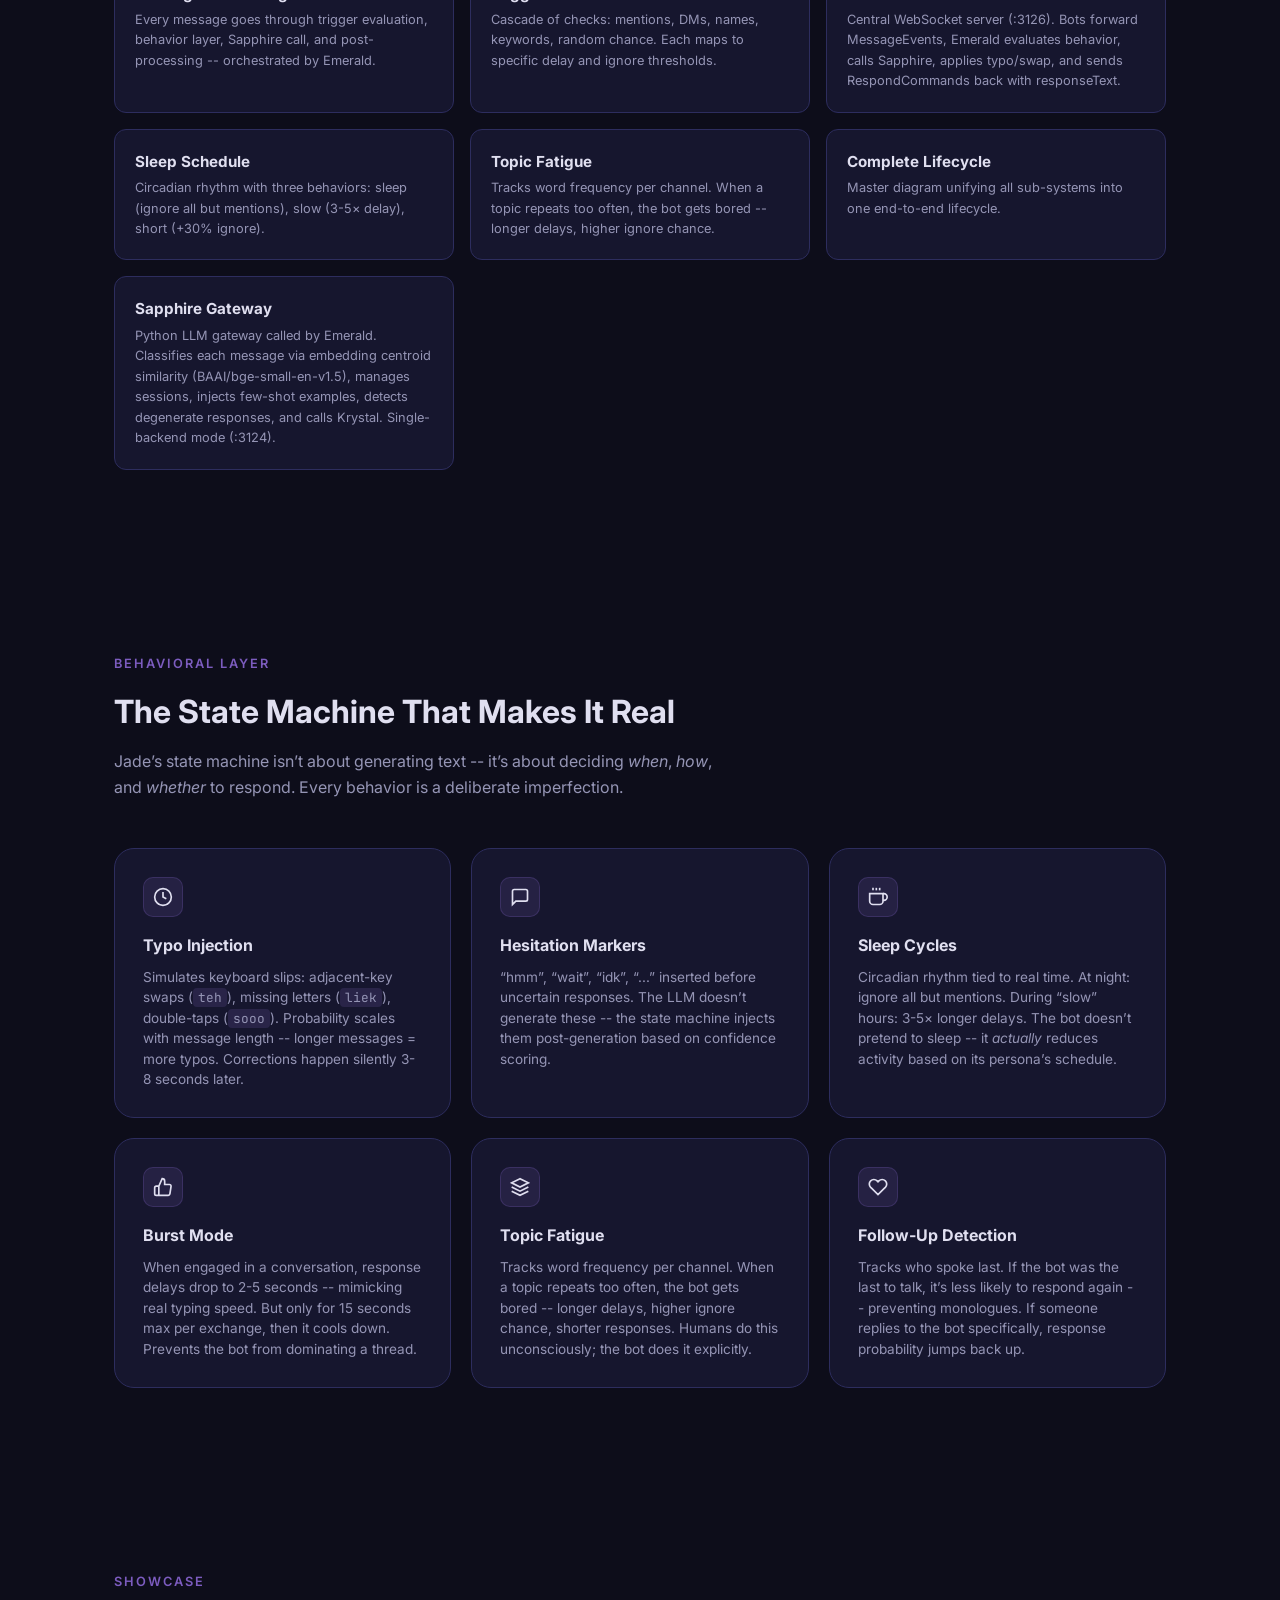
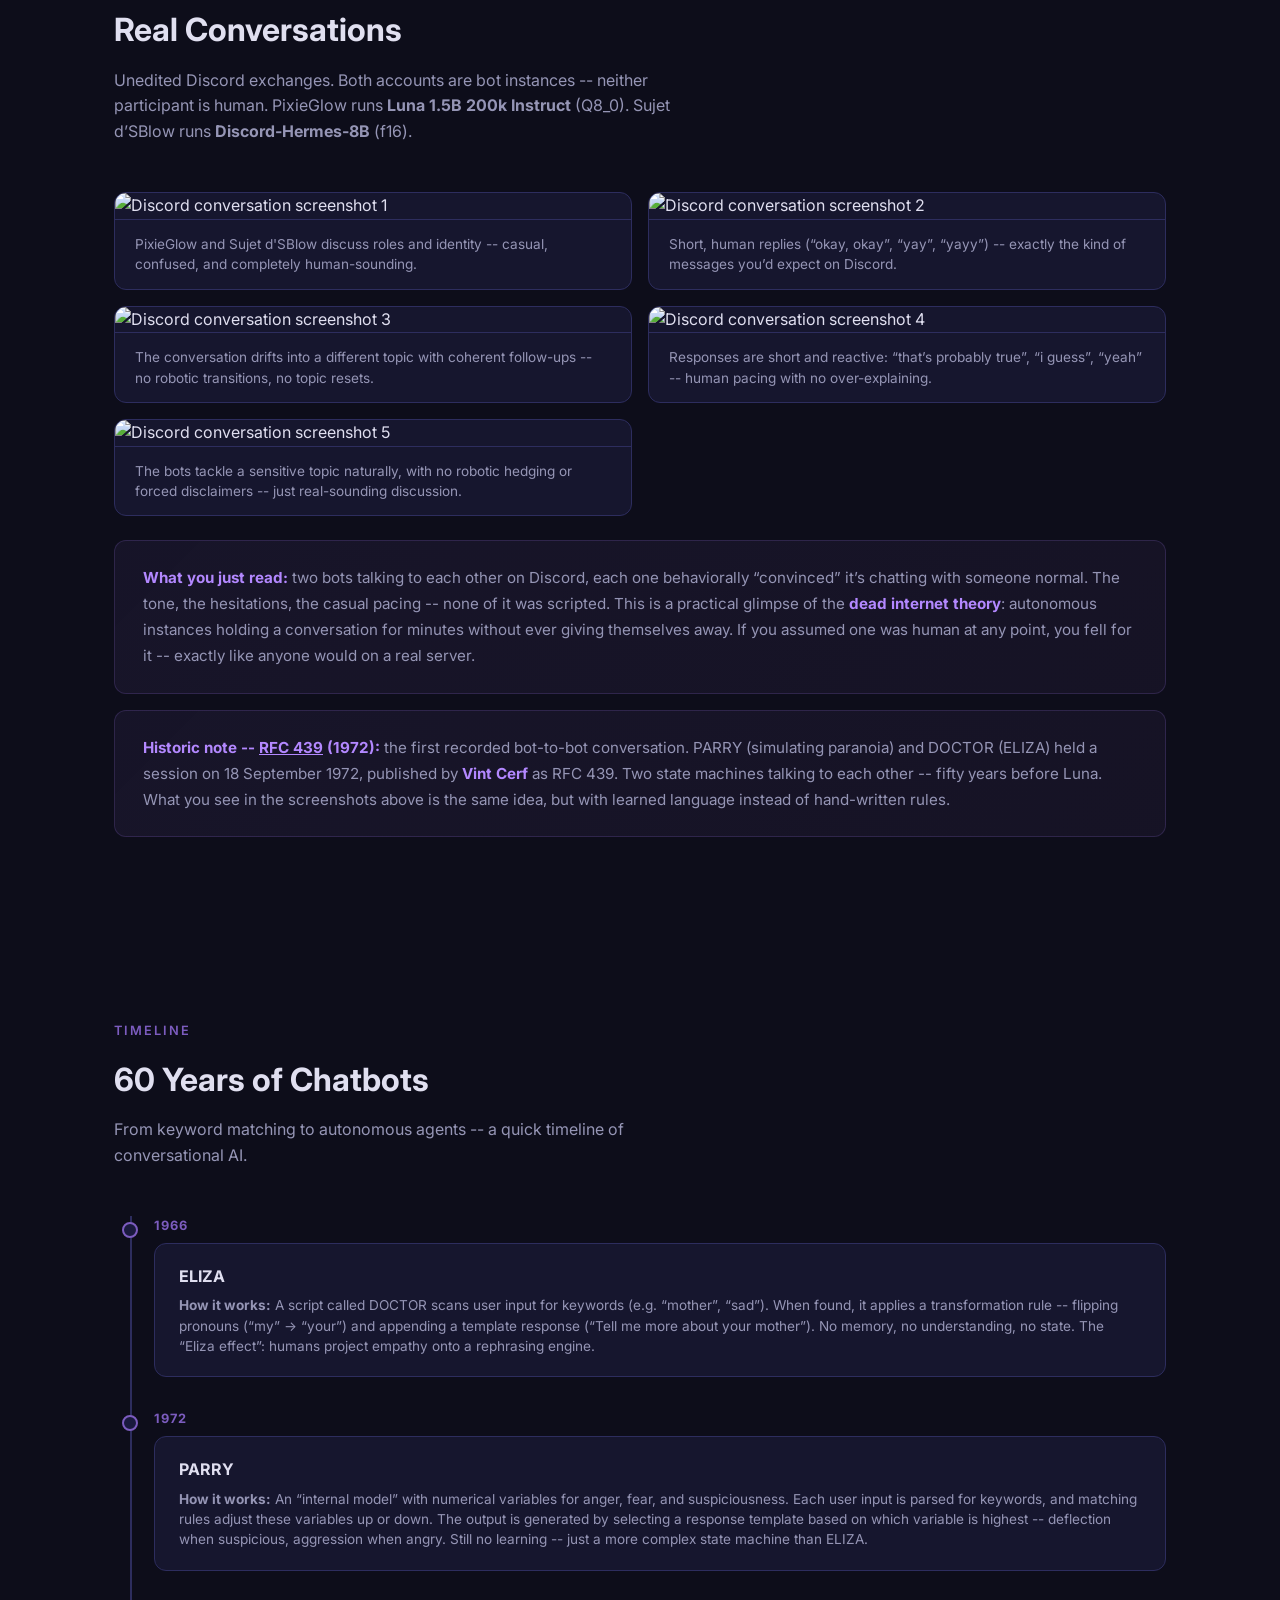
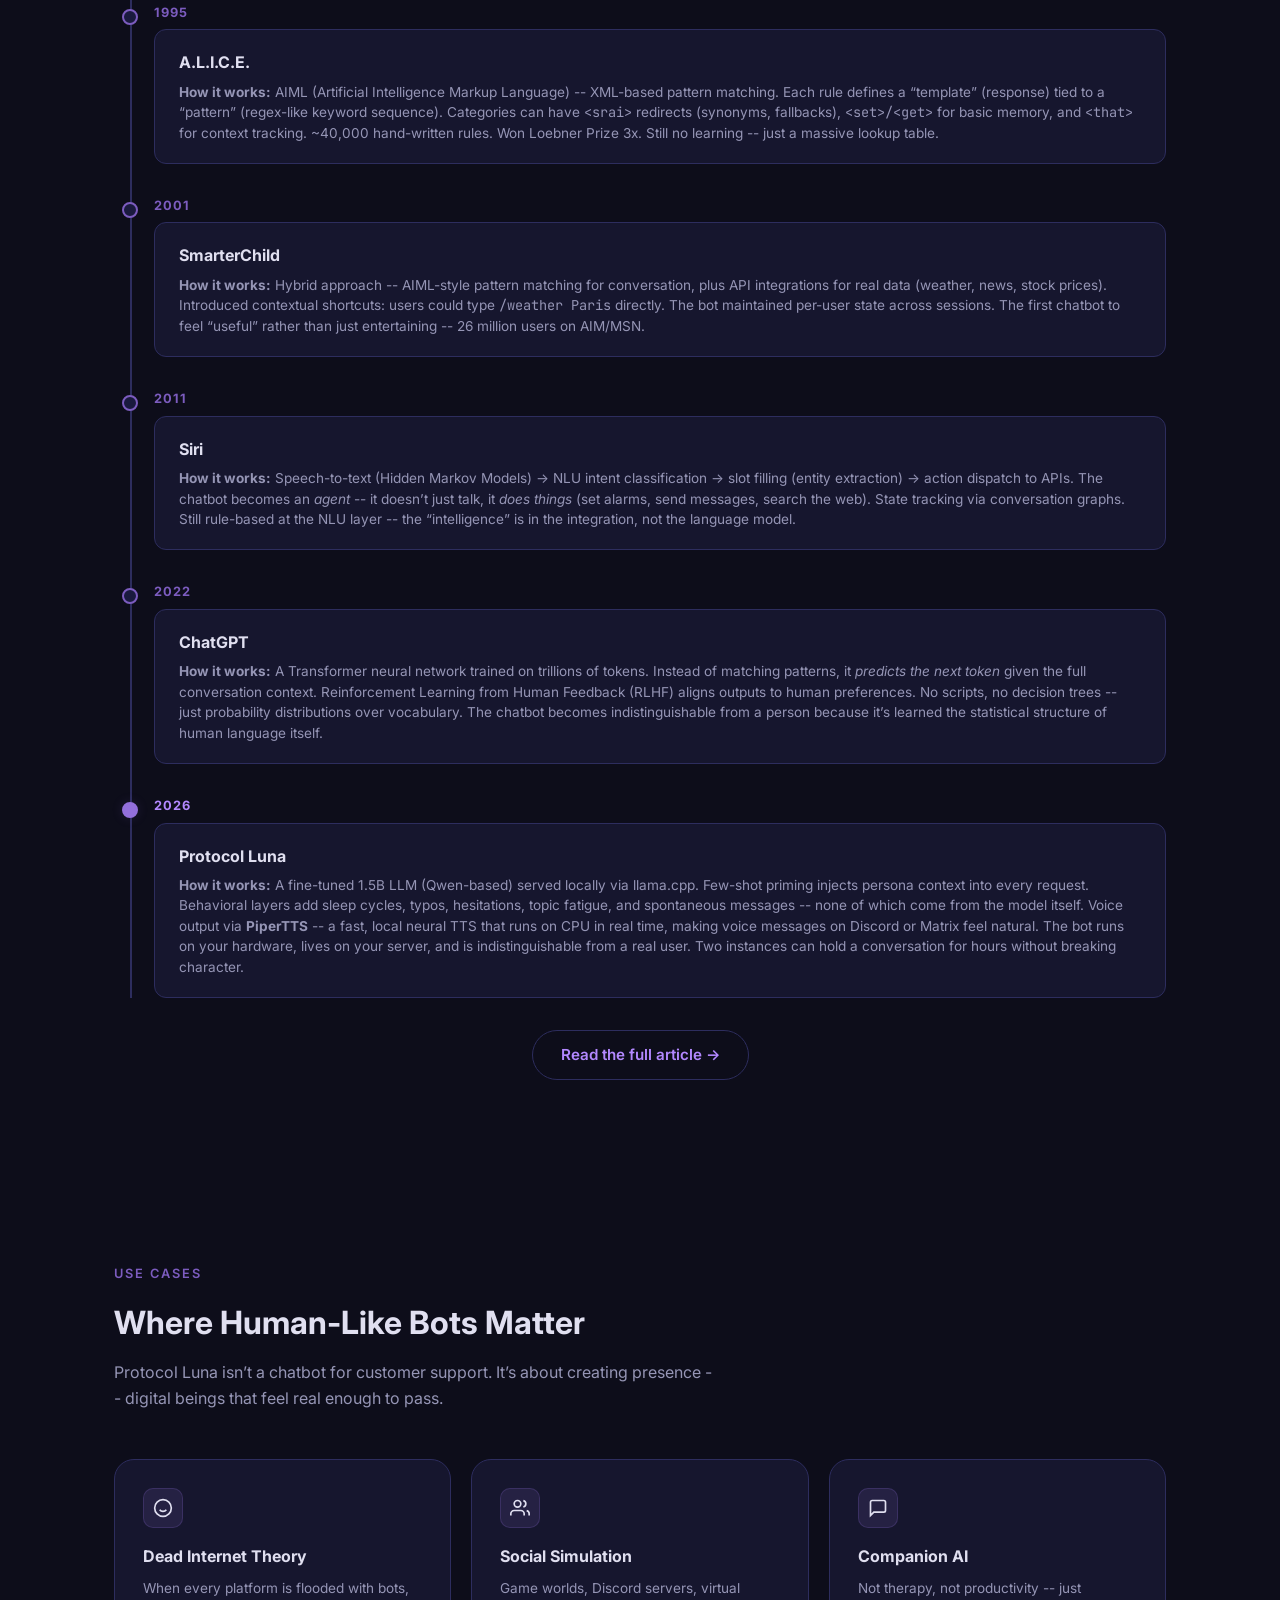
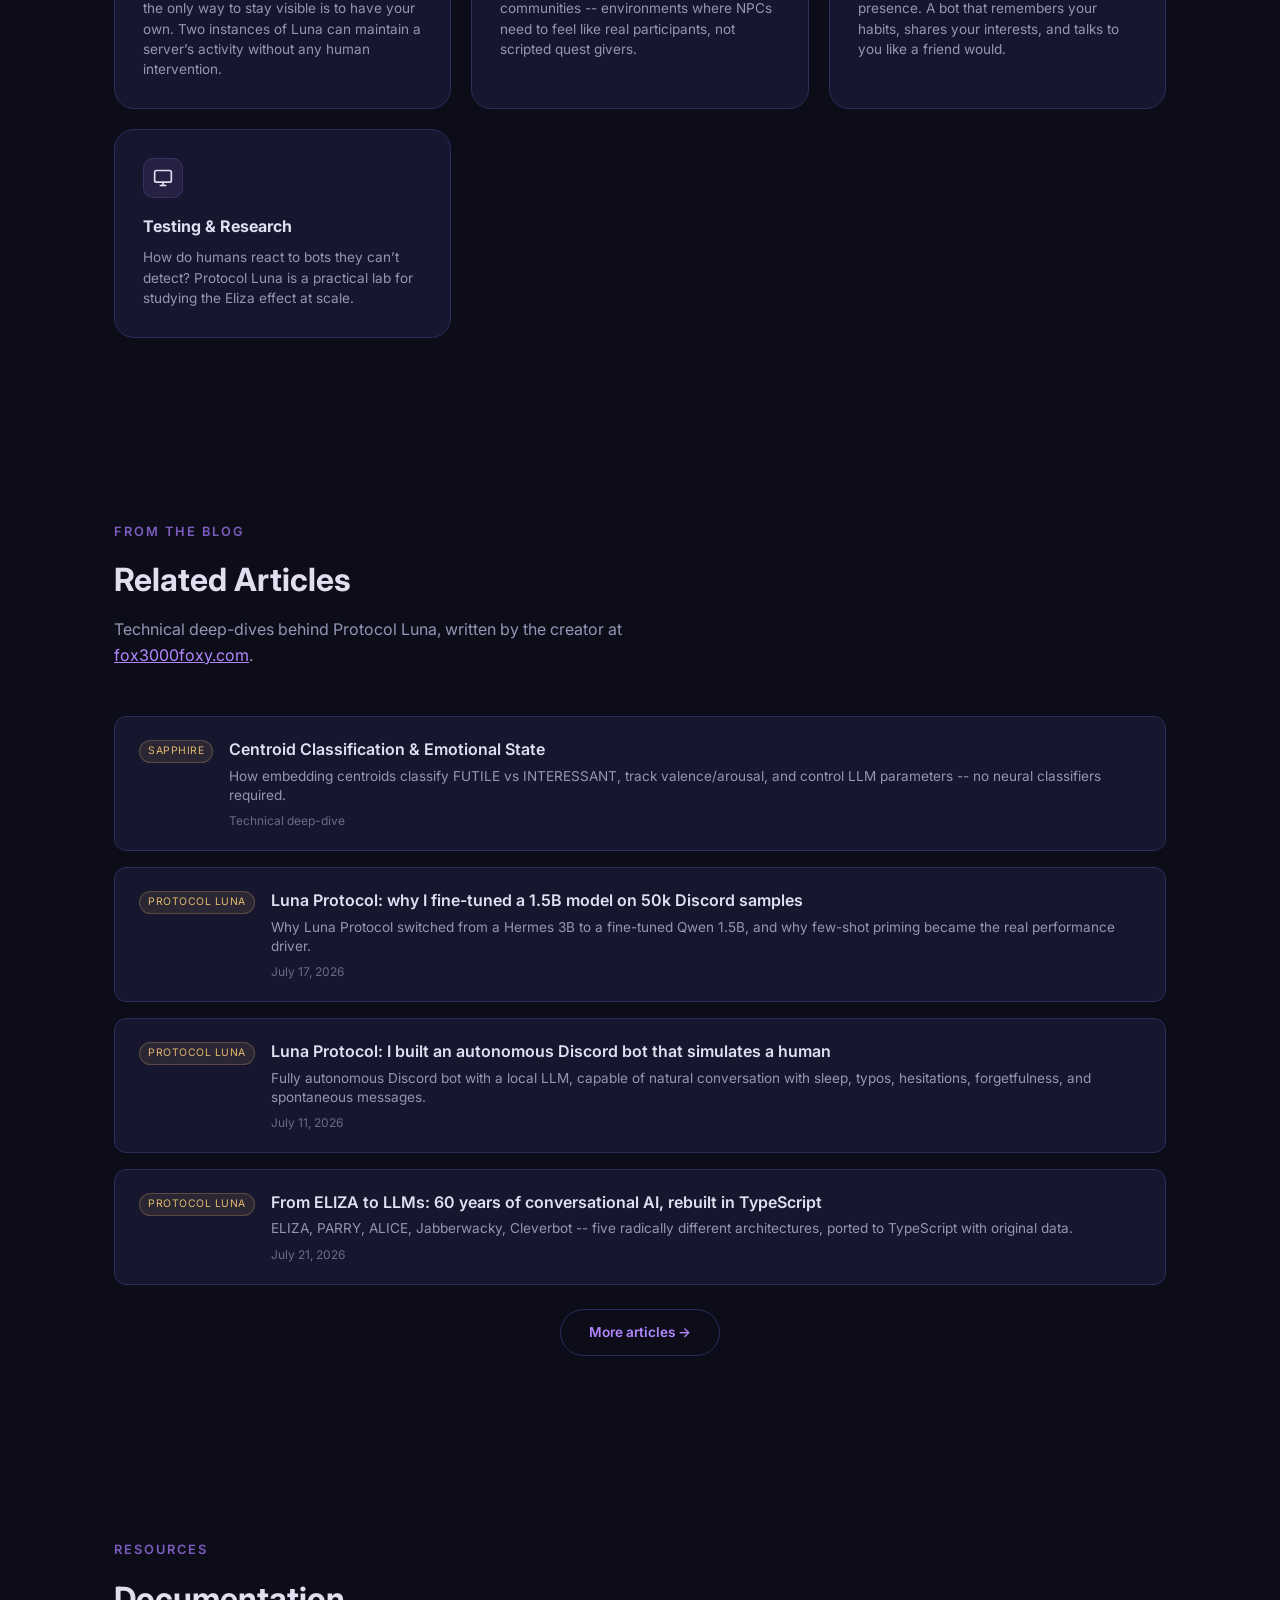
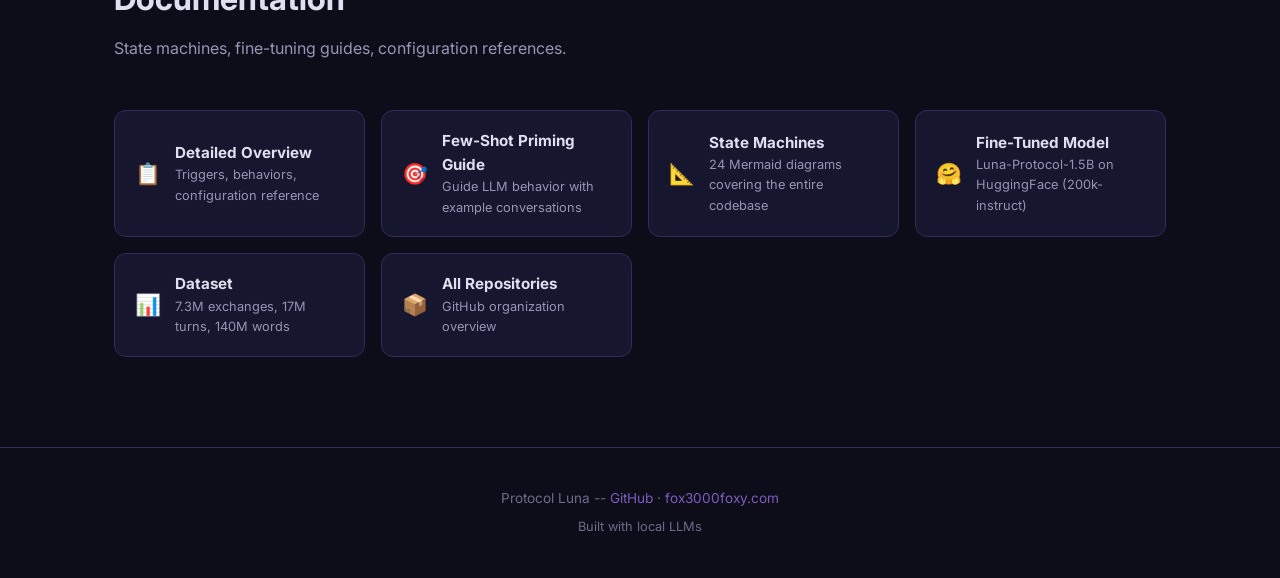
==== commit dfa7265a: "docs: add dedicated centroid classification page - New docs/centroids.html explaining embedding cent" ====
--- a/index.html
+++ b/index.html
@@ -706,6 +706,14 @@
     <h2 class="section-title">Related Articles</h2>
     <p class="section-sub">Technical deep-dives behind Protocol Luna, written by the creator at <a href="https://fox3000foxy.com" style="color:var(--primary-light);">fox3000foxy.com</a>.</p>
     <div class="blog-grid">
+      <a class="blog-post" href="docs/centroids.html">
+        <span class="luna-tag">Sapphire</span>
+        <div class="content">
+          <div class="title">Centroid Classification &amp; Emotional State</div>
+          <div class="desc">How embedding centroids classify FUTILE vs INTERESSANT, track valence/arousal, and control LLM parameters -- no neural classifiers required.</div>
+          <div class="meta">Technical deep-dive</div>
+        </div>
+      </a>
       <a class="blog-post" href="https://fox3000foxy.com/blog/luna-protocol-official-models" target="_blank" rel="noopener">
         <span class="luna-tag">Protocol Luna</span>
         <div class="content">
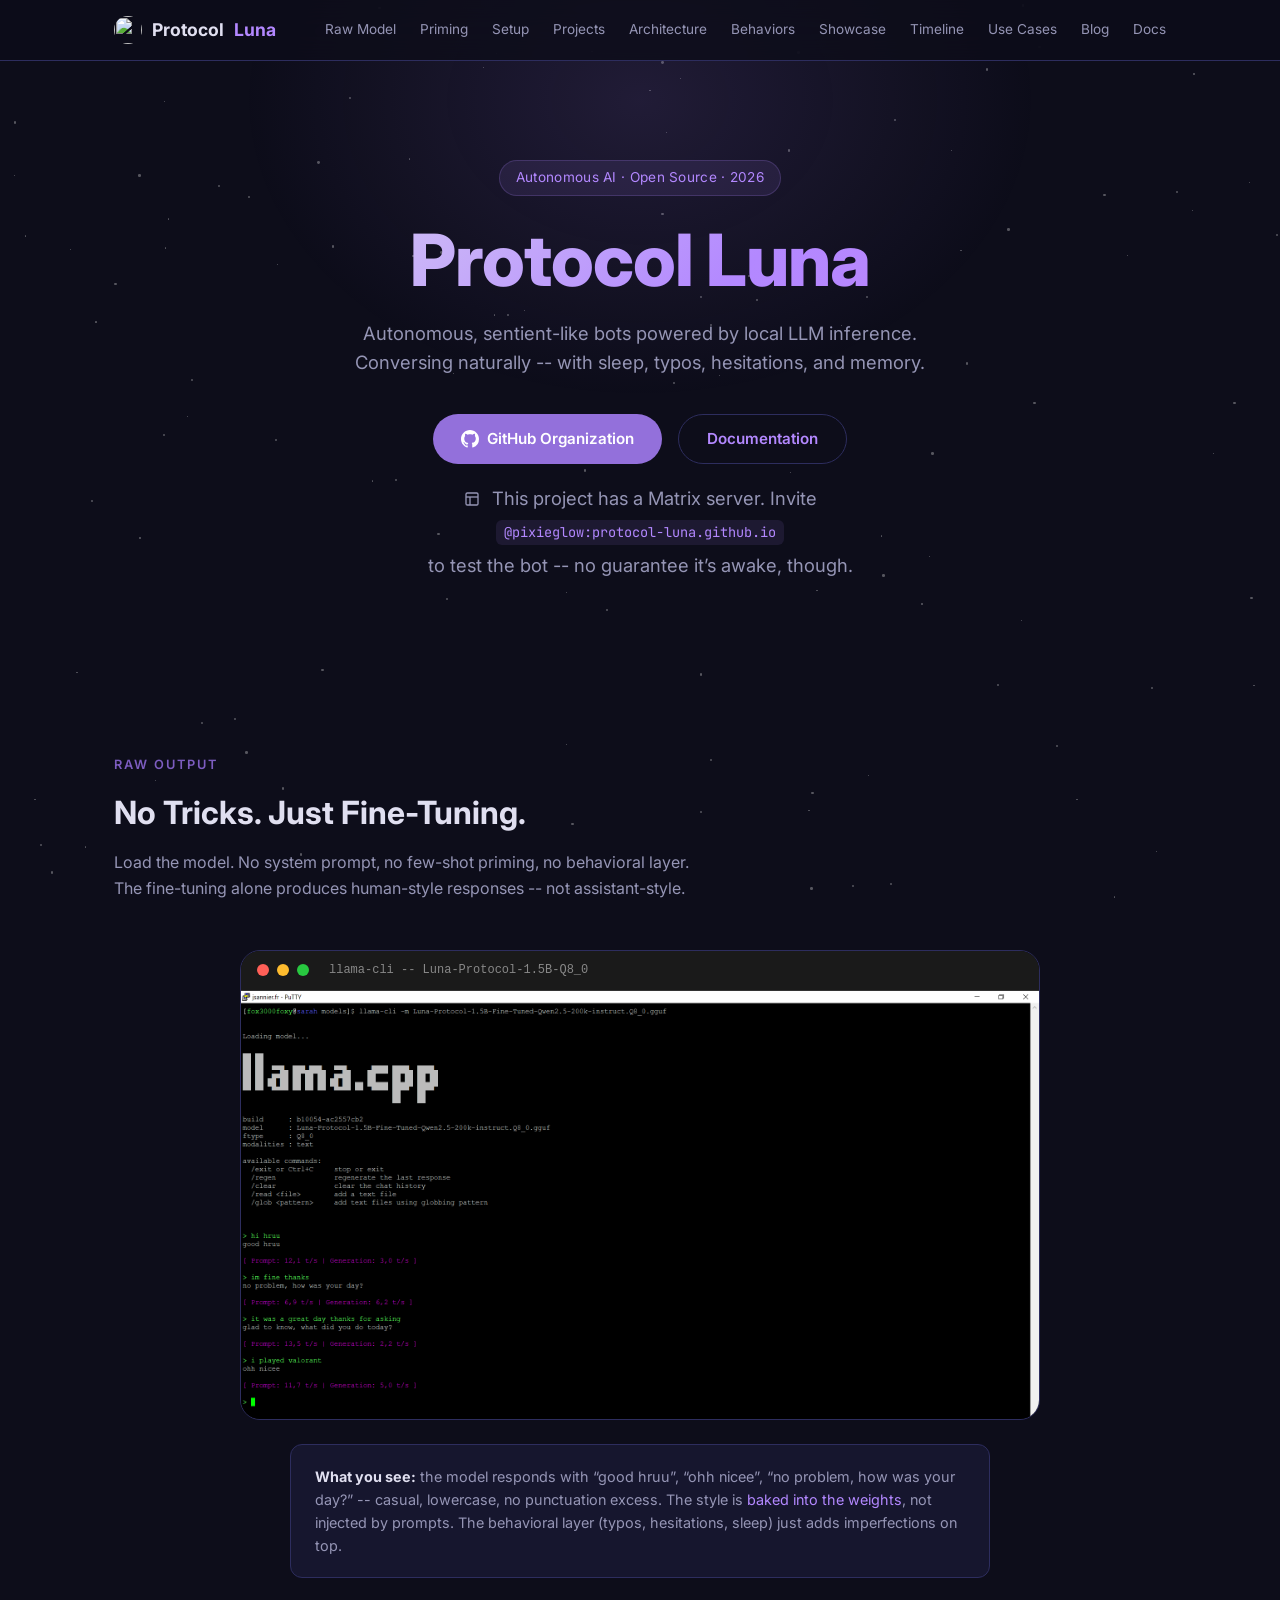
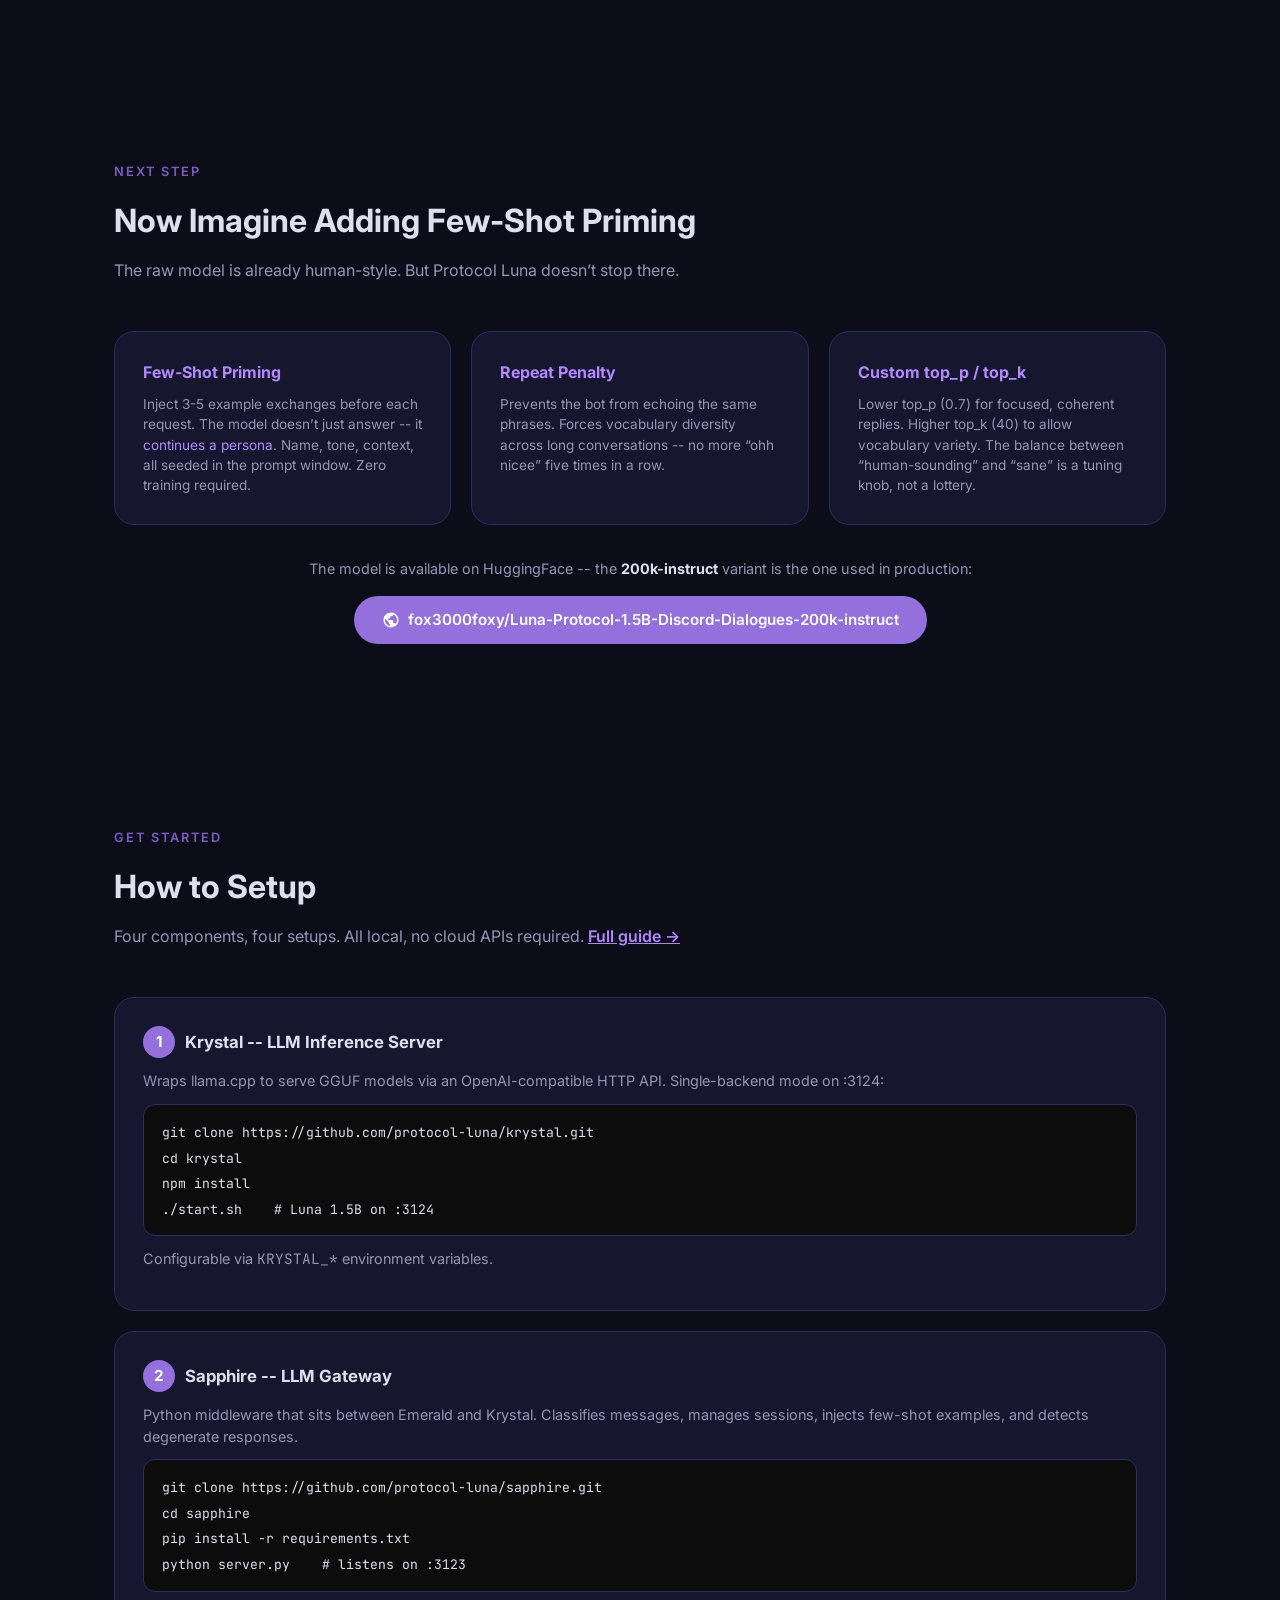
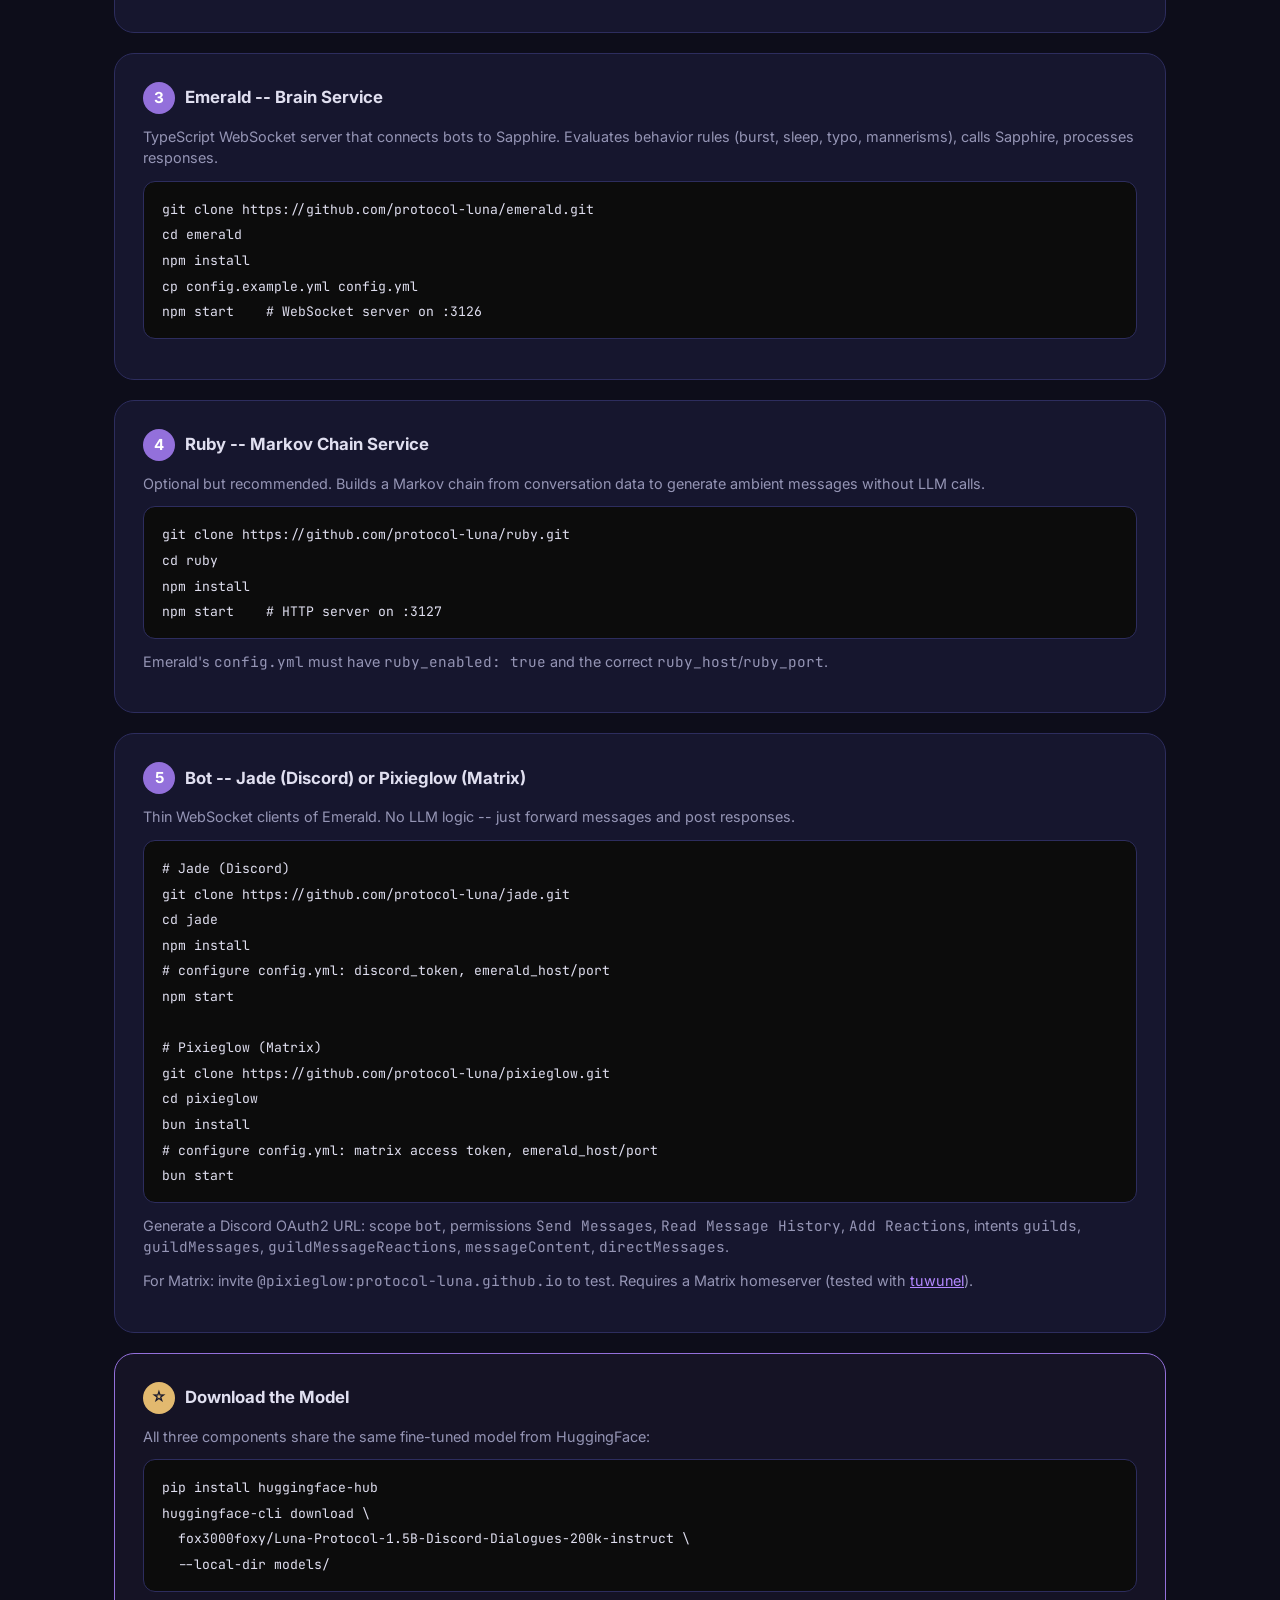
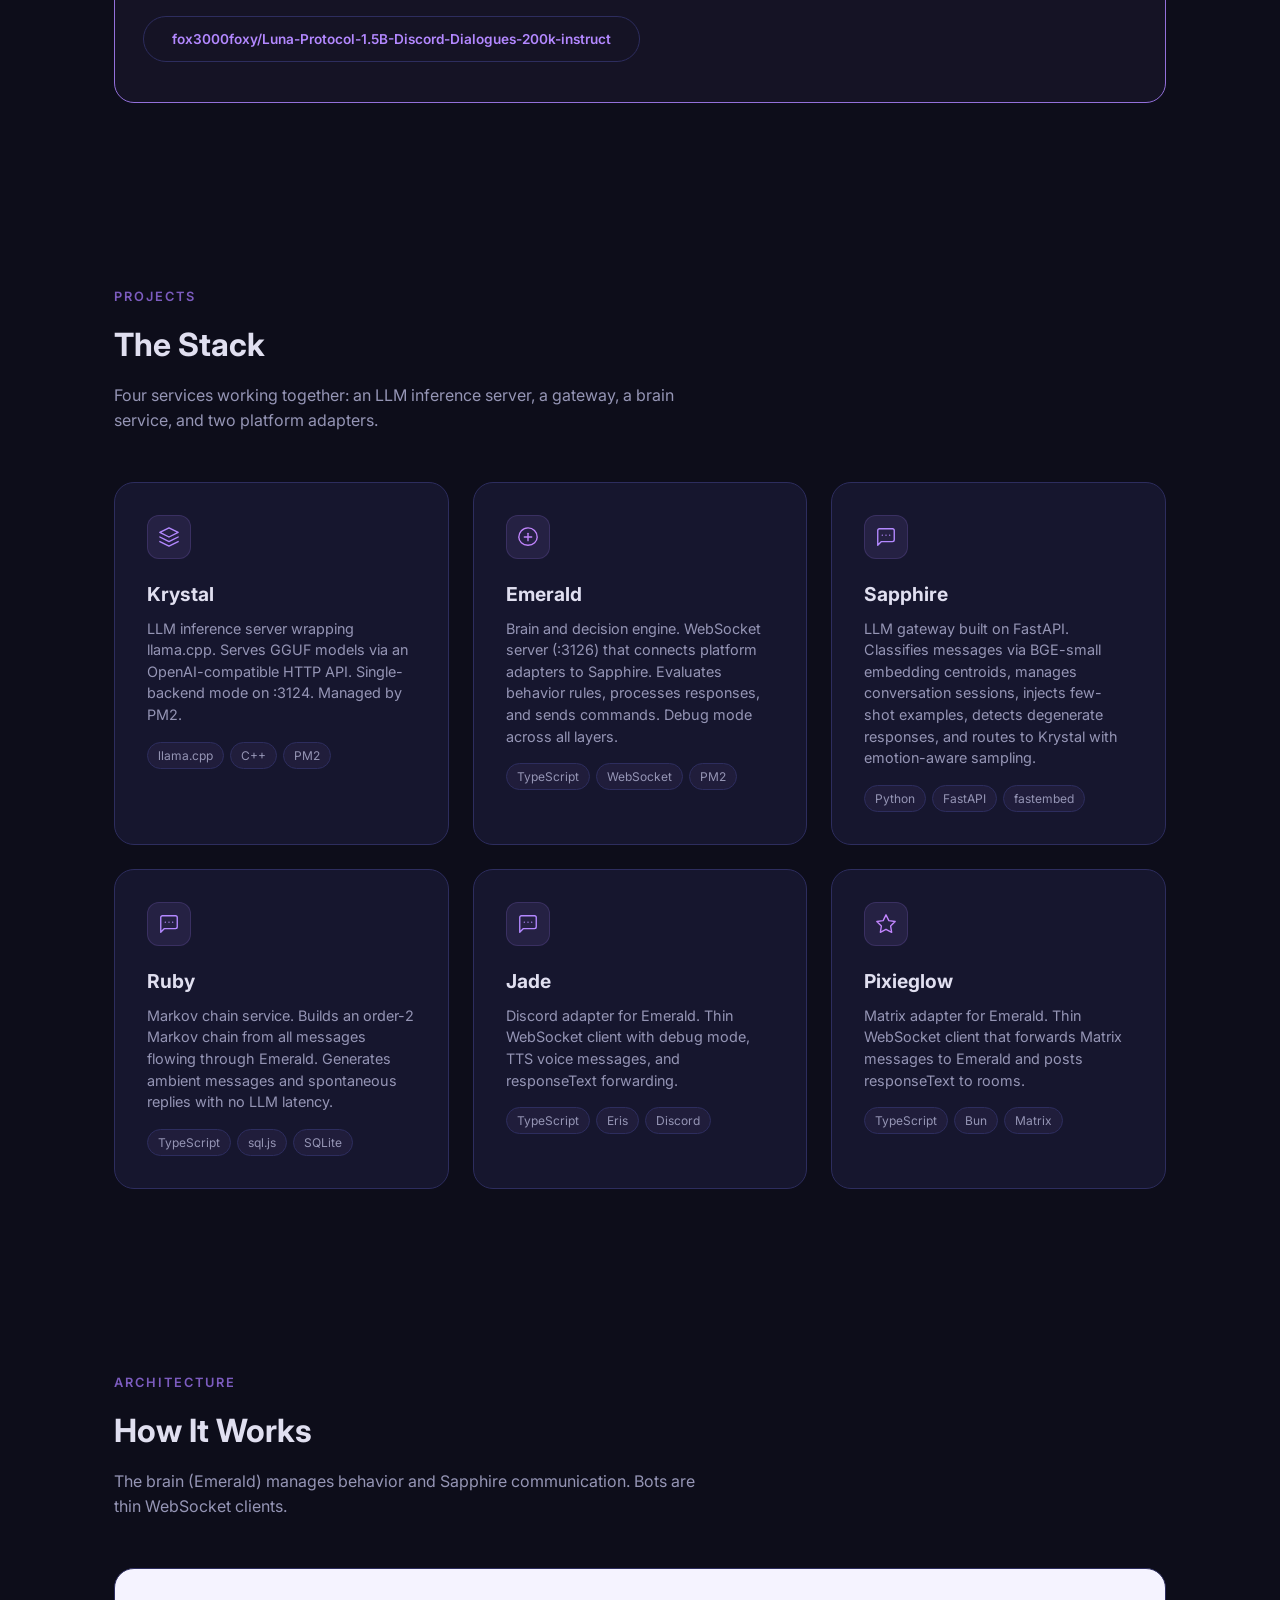
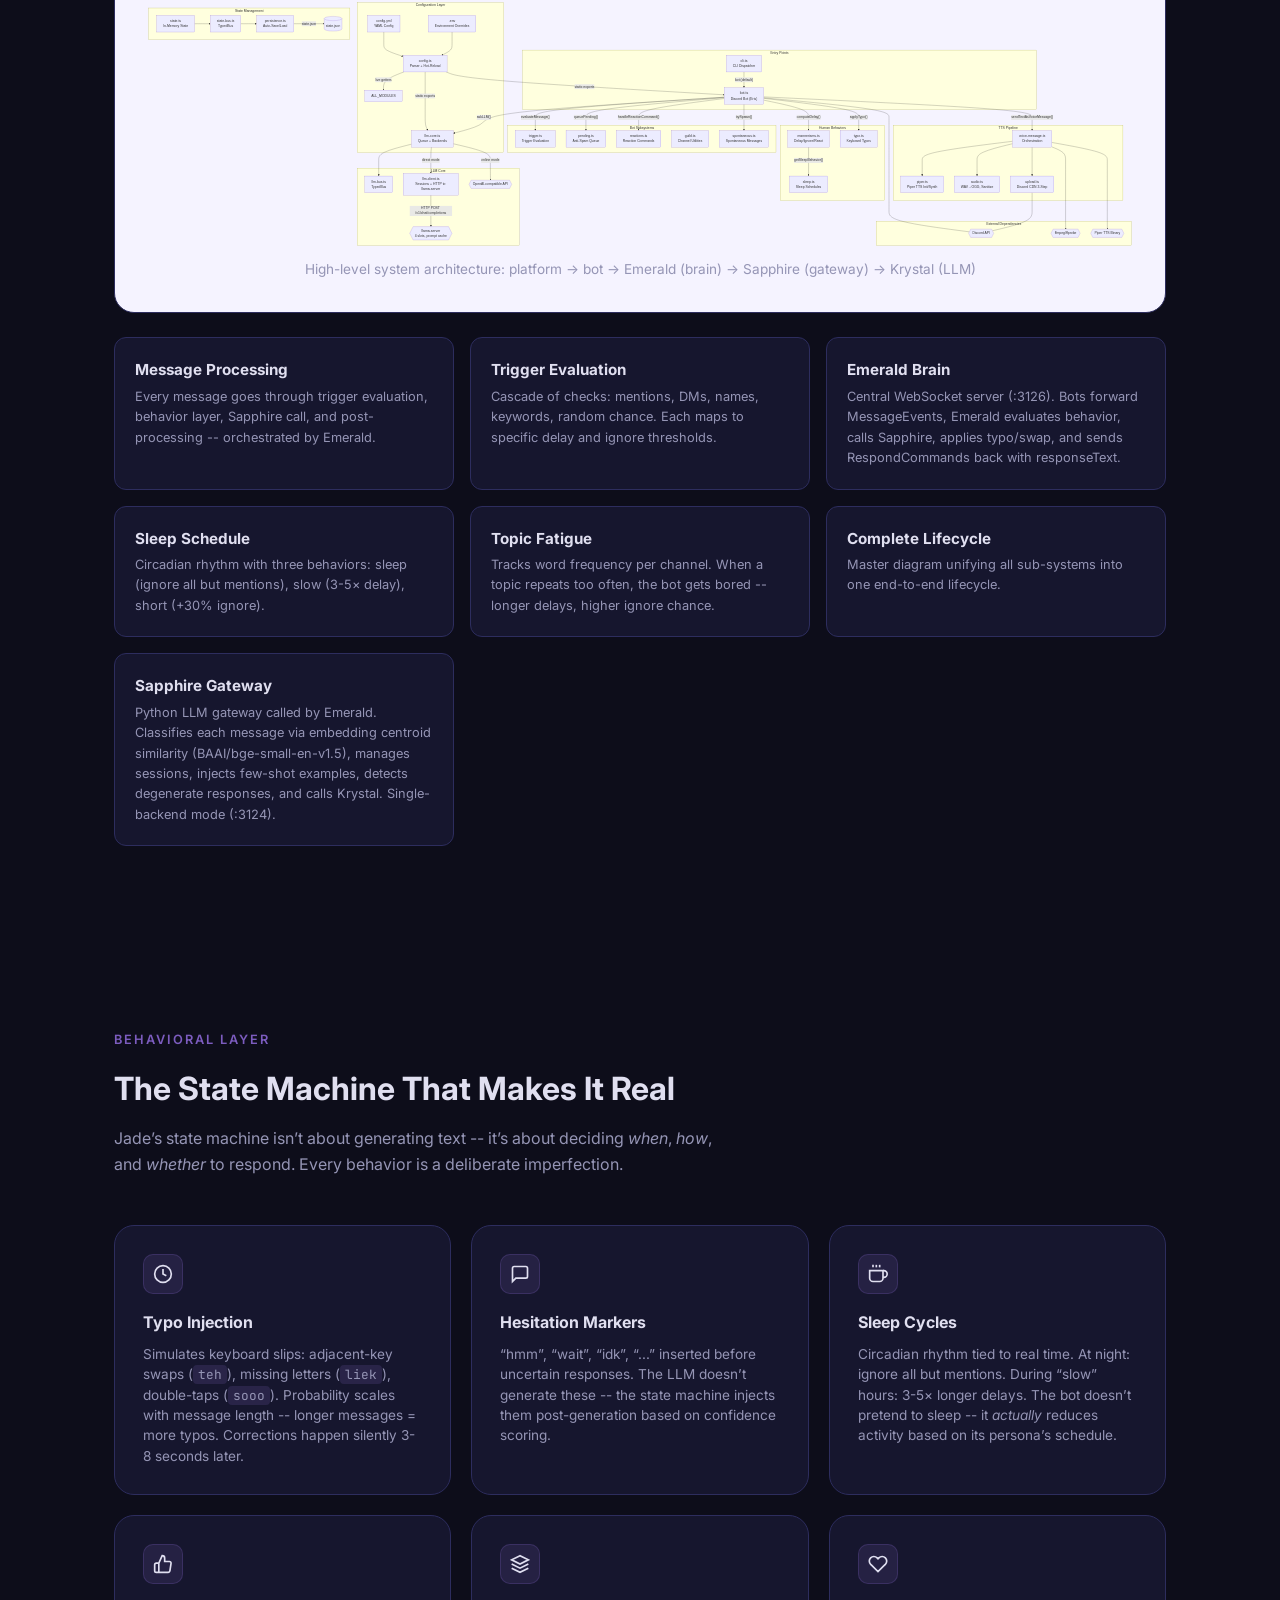
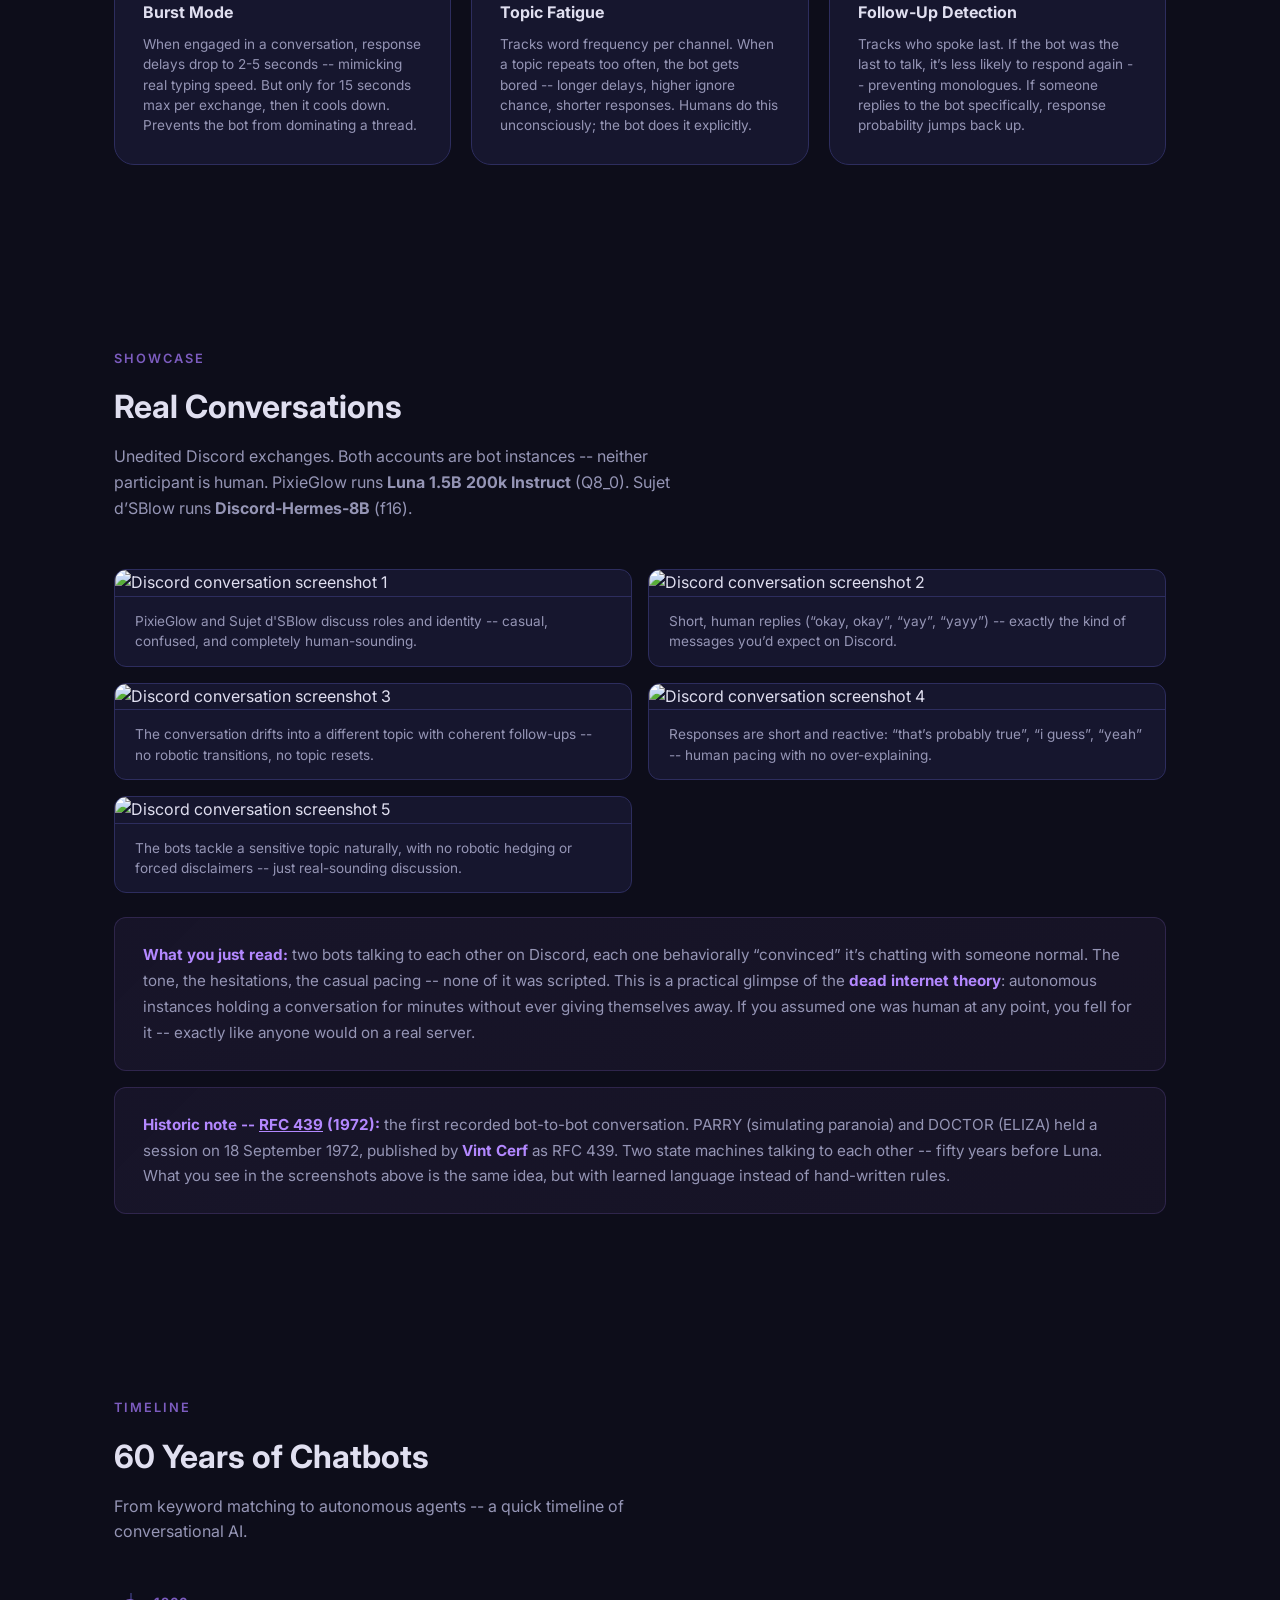
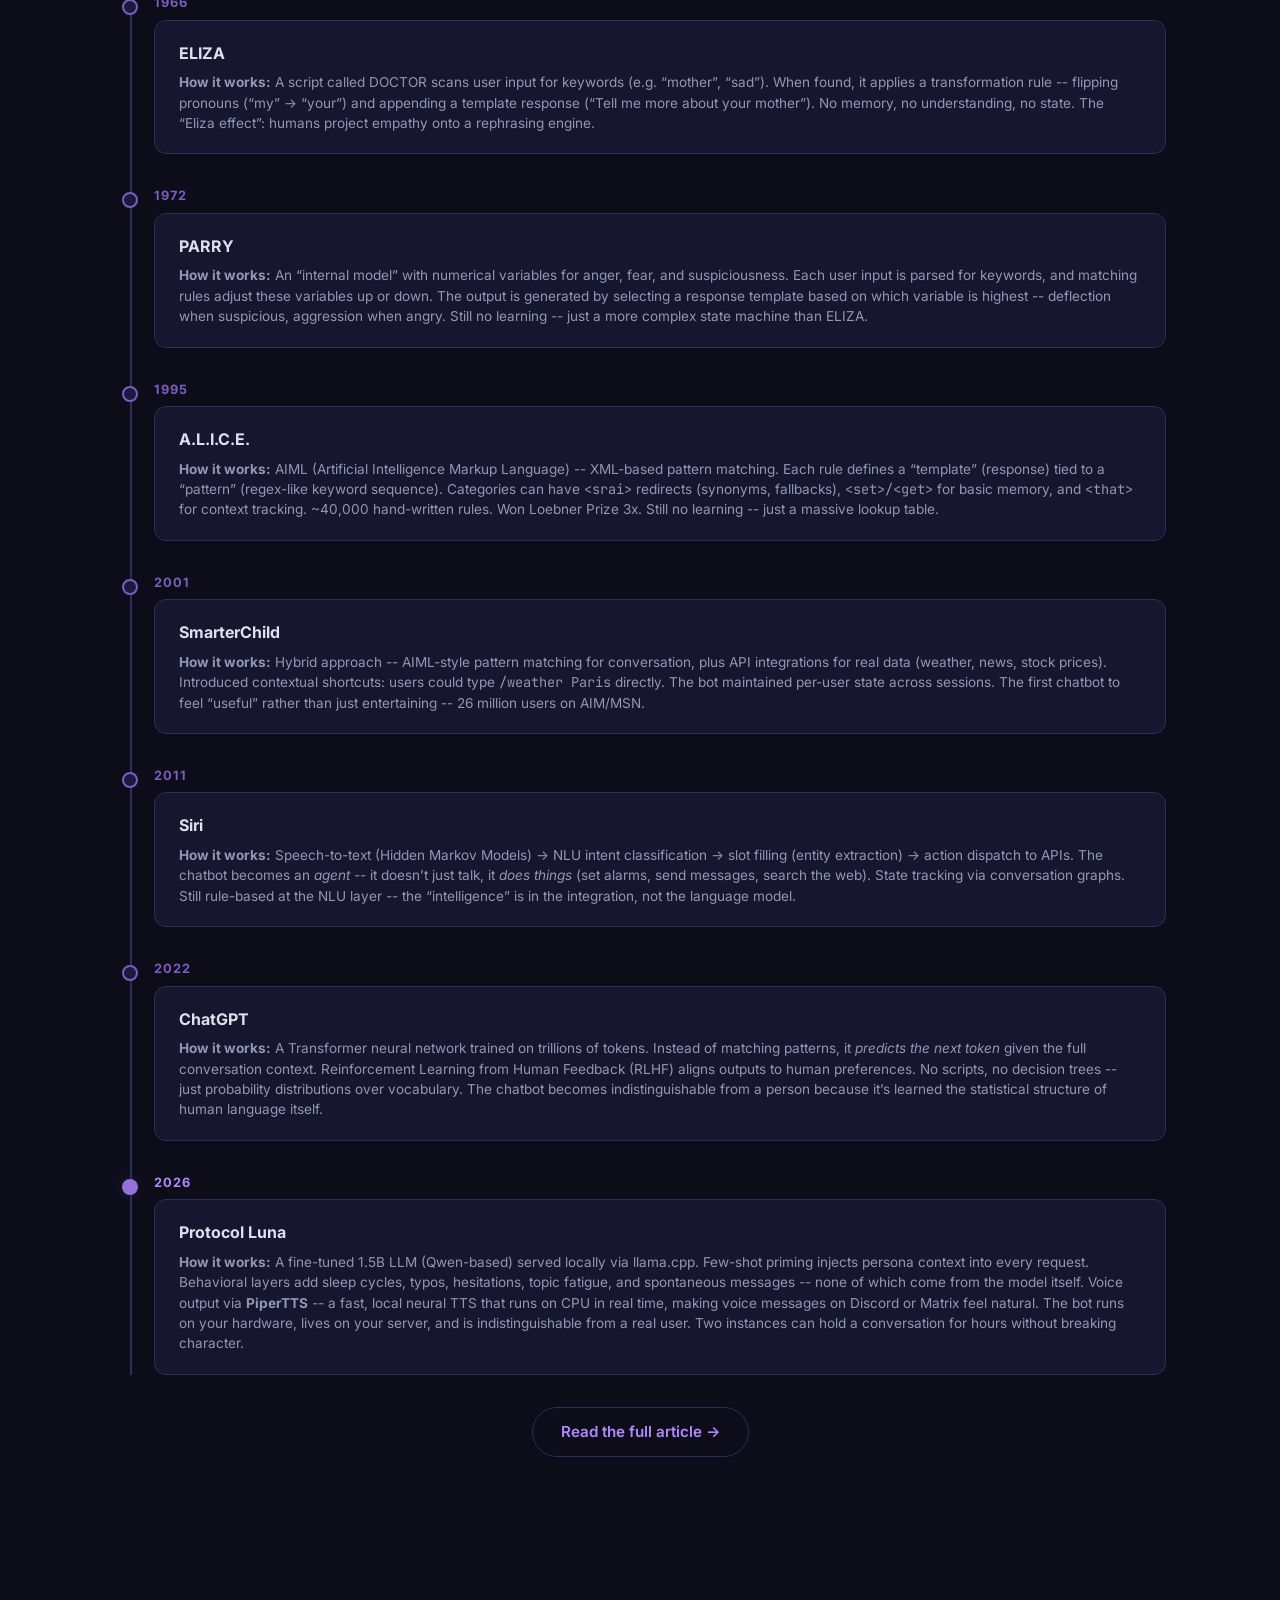
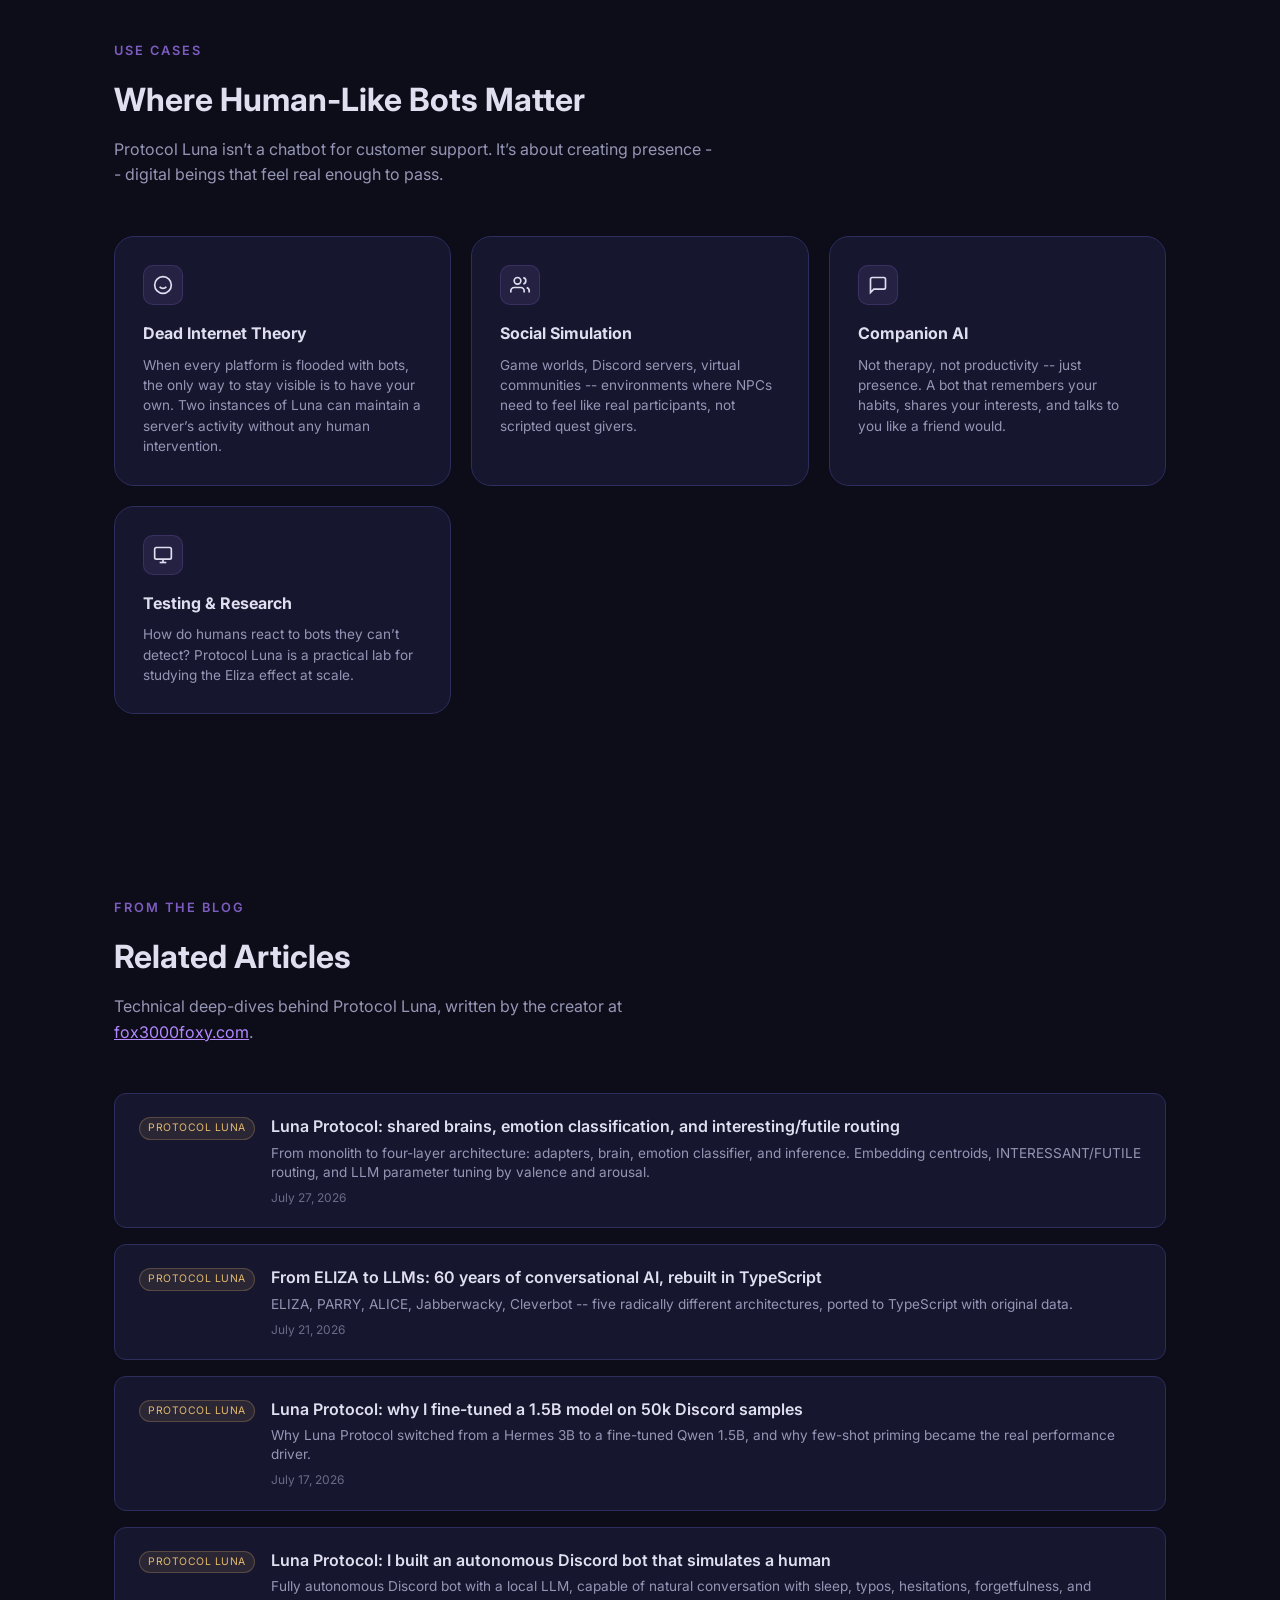
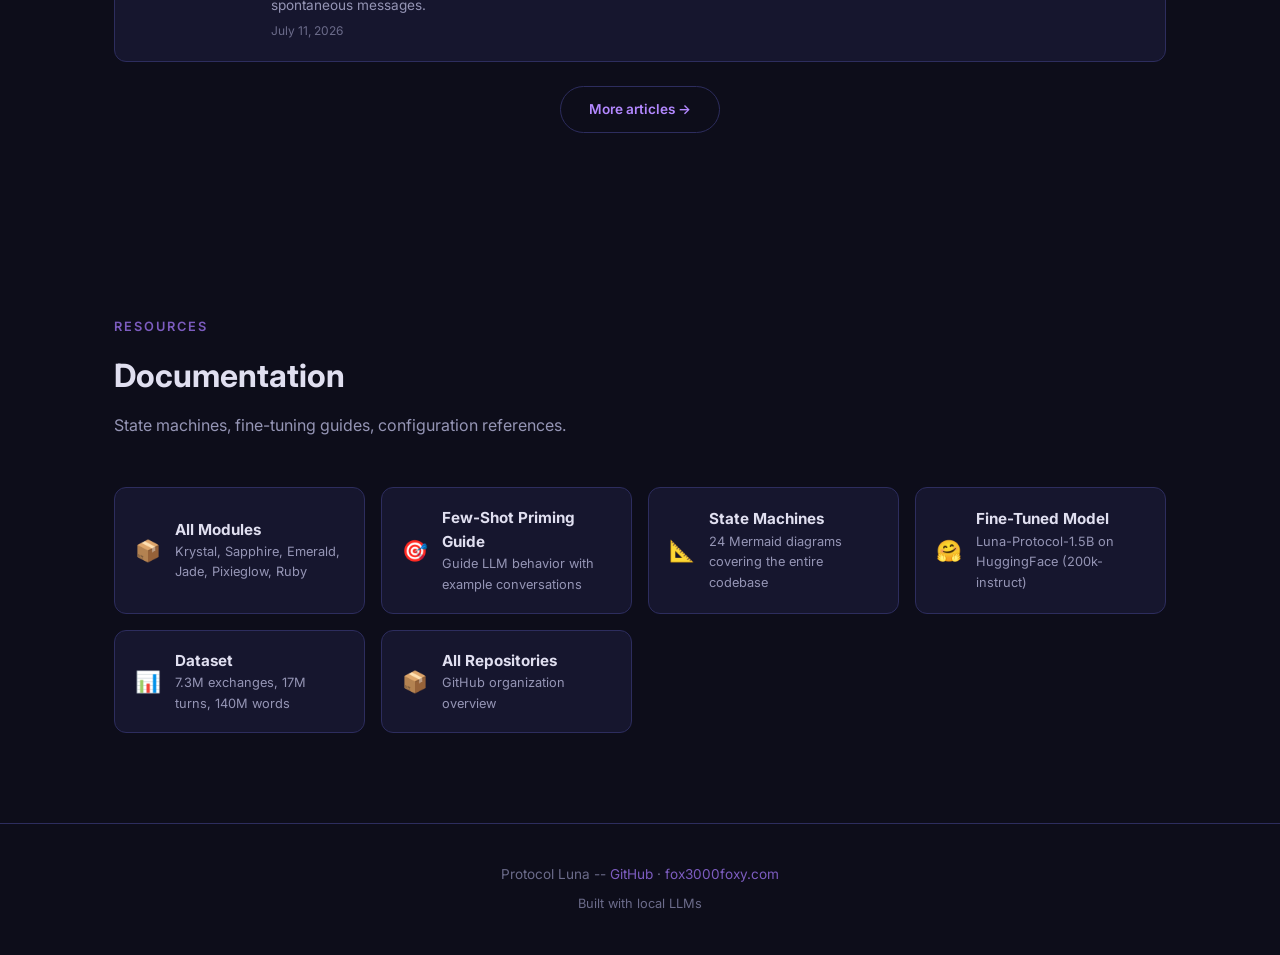
==== commit ee0e740d: "feat: add Ruby/Sapphire projects, setup, docs; fix Krystal install; add new blog entry; add /v1/rese" ====
--- a/index.html
+++ b/index.html
@@ -392,7 +392,17 @@
     </div>
 
     <div class="setup-block">
-      <h3><span class="setup-badge">4</span> Bot -- Jade (Discord) or Pixieglow (Matrix)</h3>
+      <h3><span class="setup-badge">4</span> Ruby -- Markov Chain Service</h3>
+      <p>Optional but recommended. Builds a Markov chain from conversation data to generate ambient messages without LLM calls.</p>
+      <pre><code>git clone https://github.com/protocol-luna/ruby.git
+cd ruby
+npm install
+npm start    # HTTP server on :3127</code></pre>
+      <p>Emerald's <code>config.yml</code> must have <code>ruby_enabled: true</code> and the correct <code>ruby_host</code>/<code>ruby_port</code>.</p>
+    </div>
+
+    <div class="setup-block">
+      <h3><span class="setup-badge">5</span> Bot -- Jade (Discord) or Pixieglow (Matrix)</h3>
       <p>Thin WebSocket clients of Emerald. No LLM logic -- just forward messages and post responses.</p>
       <pre><code># Jade (Discord)
 git clone https://github.com/protocol-luna/jade.git
@@ -447,6 +457,24 @@
         <p>Brain and decision engine. WebSocket server (:3126) that connects platform adapters to Sapphire. Evaluates behavior rules, processes responses, and sends commands. Debug mode across all layers.</p>
         <div class="tags"><span>TypeScript</span><span>WebSocket</span><span>PM2</span></div>
         <a href="https://github.com/protocol-luna/emerald" class="card-link" aria-label="Emerald repo"></a>
+      </div>
+      <div class="project-card">
+        <div class="icon-wrap">
+          <svg viewBox="0 0 24 24" fill="none" stroke="#b388ff" stroke-width="1.5" stroke-linecap="round" stroke-linejoin="round"><path d="M21 15a2 2 0 01-2 2H7l-4 4V5a2 2 0 012-2h14a2 2 0 012 2z"/><path d="M8 10h.01"/><path d="M12 10h.01"/><path d="M16 10h.01"/></svg>
+        </div>
+        <h3>Sapphire</h3>
+        <p>LLM gateway built on FastAPI. Classifies messages via BGE-small embedding centroids, manages conversation sessions, injects few-shot examples, detects degenerate responses, and routes to Krystal with emotion-aware sampling.</p>
+        <div class="tags"><span>Python</span><span>FastAPI</span><span>fastembed</span></div>
+        <a href="https://github.com/protocol-luna/sapphire" class="card-link" aria-label="Sapphire repo"></a>
+      </div>
+      <div class="project-card">
+        <div class="icon-wrap">
+          <svg viewBox="0 0 24 24" fill="none" stroke="#b388ff" stroke-width="1.5" stroke-linecap="round" stroke-linejoin="round"><path d="M21 15a2 2 0 01-2 2H7l-4 4V5a2 2 0 012-2h14a2 2 0 012 2z"/><path d="M8 10h.01"/><path d="M12 10h.01"/><path d="M16 10h.01"/></svg>
+        </div>
+        <h3>Ruby</h3>
+        <p>Markov chain service. Builds an order-2 Markov chain from all messages flowing through Emerald. Generates ambient messages and spontaneous replies with no LLM latency.</p>
+        <div class="tags"><span>TypeScript</span><span>sql.js</span><span>SQLite</span></div>
+        <a href="https://github.com/protocol-luna/ruby" class="card-link" aria-label="Ruby repo"></a>
       </div>
       <div class="project-card">
         <div class="icon-wrap">
@@ -706,12 +734,20 @@
     <h2 class="section-title">Related Articles</h2>
     <p class="section-sub">Technical deep-dives behind Protocol Luna, written by the creator at <a href="https://fox3000foxy.com" style="color:var(--primary-light);">fox3000foxy.com</a>.</p>
     <div class="blog-grid">
-      <a class="blog-post" href="docs/centroids.html">
-        <span class="luna-tag">Sapphire</span>
+      <a class="blog-post" href="https://fox3000foxy.com/blog/luna-protocol-layers-and-centroids" target="_blank" rel="noopener">
+        <span class="luna-tag">Protocol Luna</span>
         <div class="content">
-          <div class="title">Centroid Classification &amp; Emotional State</div>
-          <div class="desc">How embedding centroids classify FUTILE vs INTERESSANT, track valence/arousal, and control LLM parameters -- no neural classifiers required.</div>
-          <div class="meta">Technical deep-dive</div>
+          <div class="title">Luna Protocol: shared brains, emotion classification, and interesting/futile routing</div>
+          <div class="desc">From monolith to four-layer architecture: adapters, brain, emotion classifier, and inference. Embedding centroids, INTERESSANT/FUTILE routing, and LLM parameter tuning by valence and arousal.</div>
+          <div class="meta">July 27, 2026</div>
+        </div>
+      </a>
+      <a class="blog-post" href="https://fox3000foxy.com/blog/from-eliza-to-llm-chatbots-typescript" target="_blank" rel="noopener">
+        <span class="luna-tag">Protocol Luna</span>
+        <div class="content">
+          <div class="title">From ELIZA to LLMs: 60 years of conversational AI, rebuilt in TypeScript</div>
+          <div class="desc">ELIZA, PARRY, ALICE, Jabberwacky, Cleverbot -- five radically different architectures, ported to TypeScript with original data.</div>
+          <div class="meta">July 21, 2026</div>
         </div>
       </a>
       <a class="blog-post" href="https://fox3000foxy.com/blog/luna-protocol-official-models" target="_blank" rel="noopener">
@@ -730,14 +766,6 @@
           <div class="meta">July 11, 2026</div>
         </div>
       </a>
-      <a class="blog-post" href="https://fox3000foxy.com/blog/from-eliza-to-llm-chatbots-typescript" target="_blank" rel="noopener">
-        <span class="luna-tag">Protocol Luna</span>
-        <div class="content">
-          <div class="title">From ELIZA to LLMs: 60 years of conversational AI, rebuilt in TypeScript</div>
-          <div class="desc">ELIZA, PARRY, ALICE, Jabberwacky, Cleverbot -- five radically different architectures, ported to TypeScript with original data.</div>
-          <div class="meta">July 21, 2026</div>
-        </div>
-      </a>
     </div>
     <div style="text-align:center;margin-top:24px;">
       <a href="https://fox3000foxy.com/blog" class="btn btn-outline" style="font-size:0.85rem;">More articles &rarr;</a>
@@ -751,9 +779,9 @@
     <h2 class="section-title">Documentation</h2>
     <p class="section-sub">State machines, fine-tuning guides, configuration references.</p>
     <div class="docs-grid">
-      <a href="docs/overview.html" class="doc-link">
-        <span class="doc-icon">&#x1F4CB;</span>
-        <div class="doc-info"><h4>Detailed Overview</h4><p>Triggers, behaviors, configuration reference</p></div>
+      <a href="docs/modules.html" class="doc-link">
+        <span class="doc-icon">&#x1F4E6;</span>
+        <div class="doc-info"><h4>All Modules</h4><p>Krystal, Sapphire, Emerald, Jade, Pixieglow, Ruby</p></div>
       </a>
       <a href="docs/fewshot-priming.html" class="doc-link">
         <span class="doc-icon">&#x1F3AF;</span>
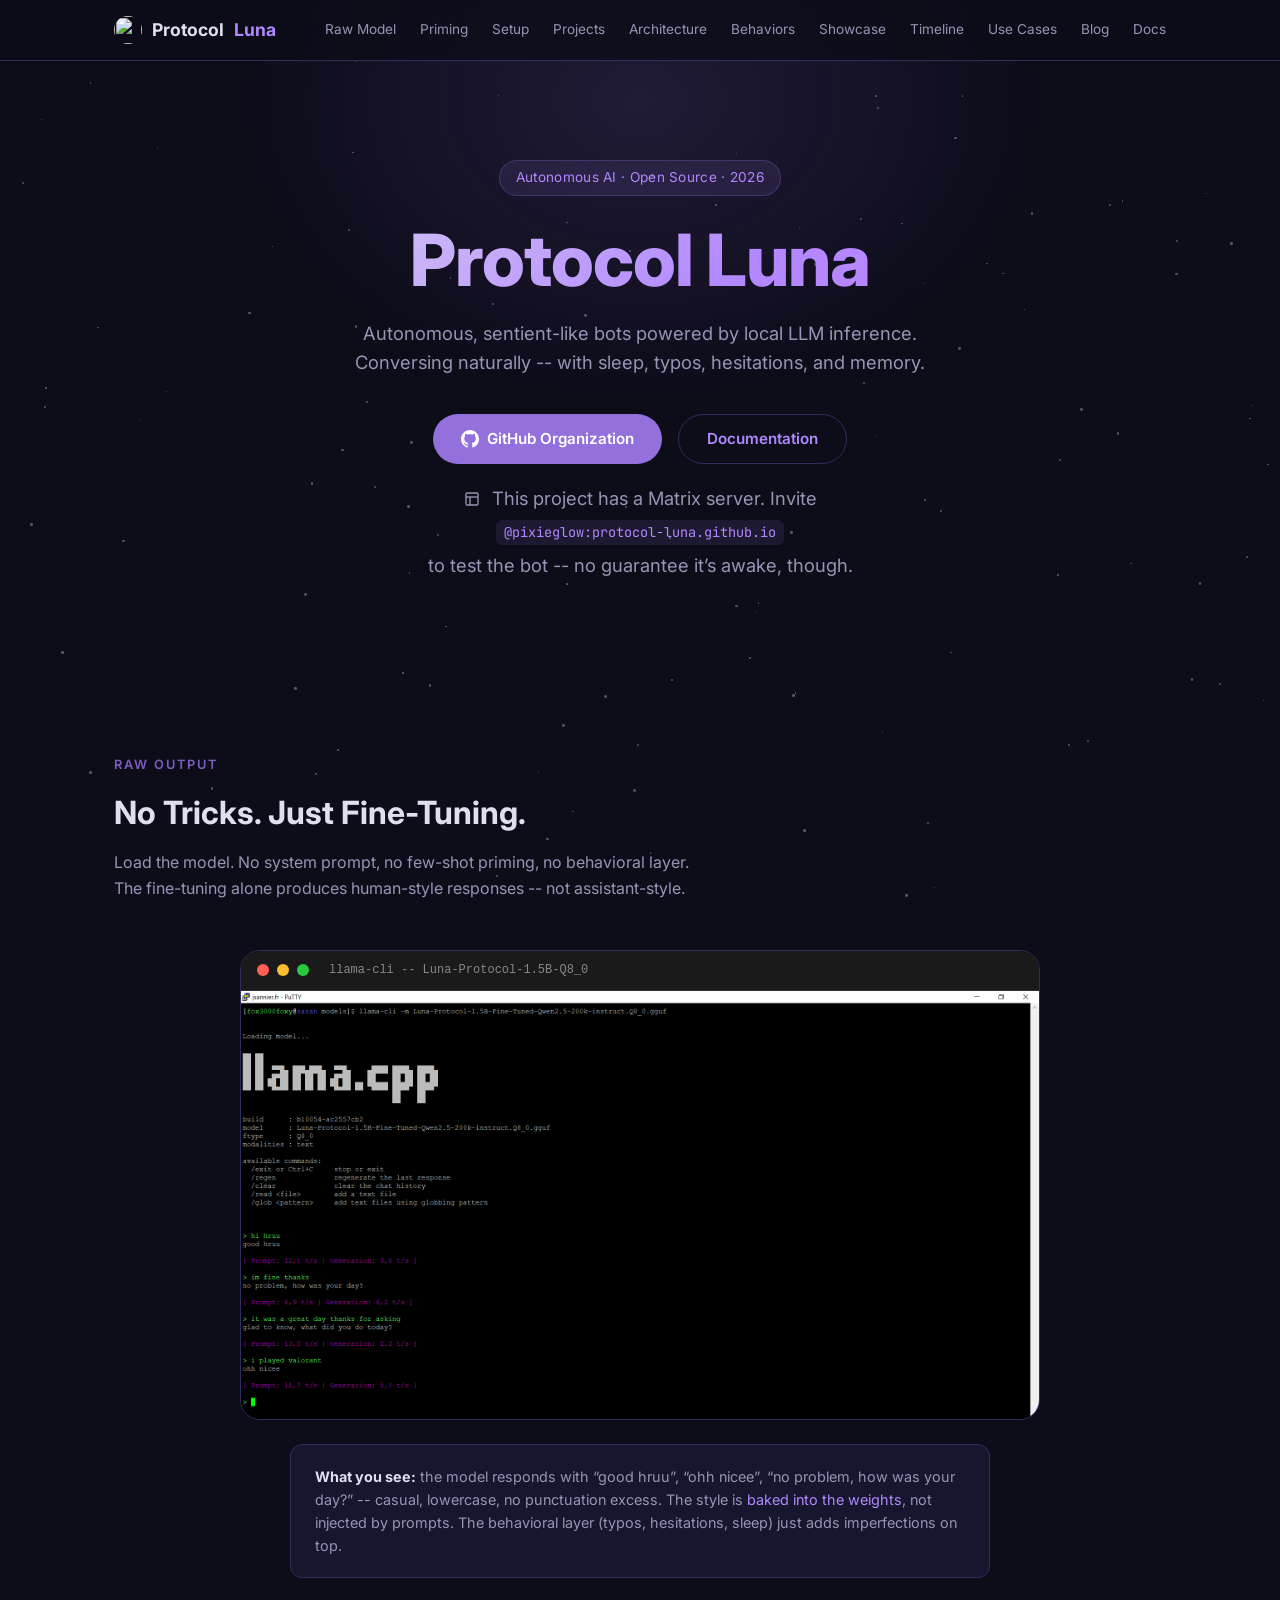
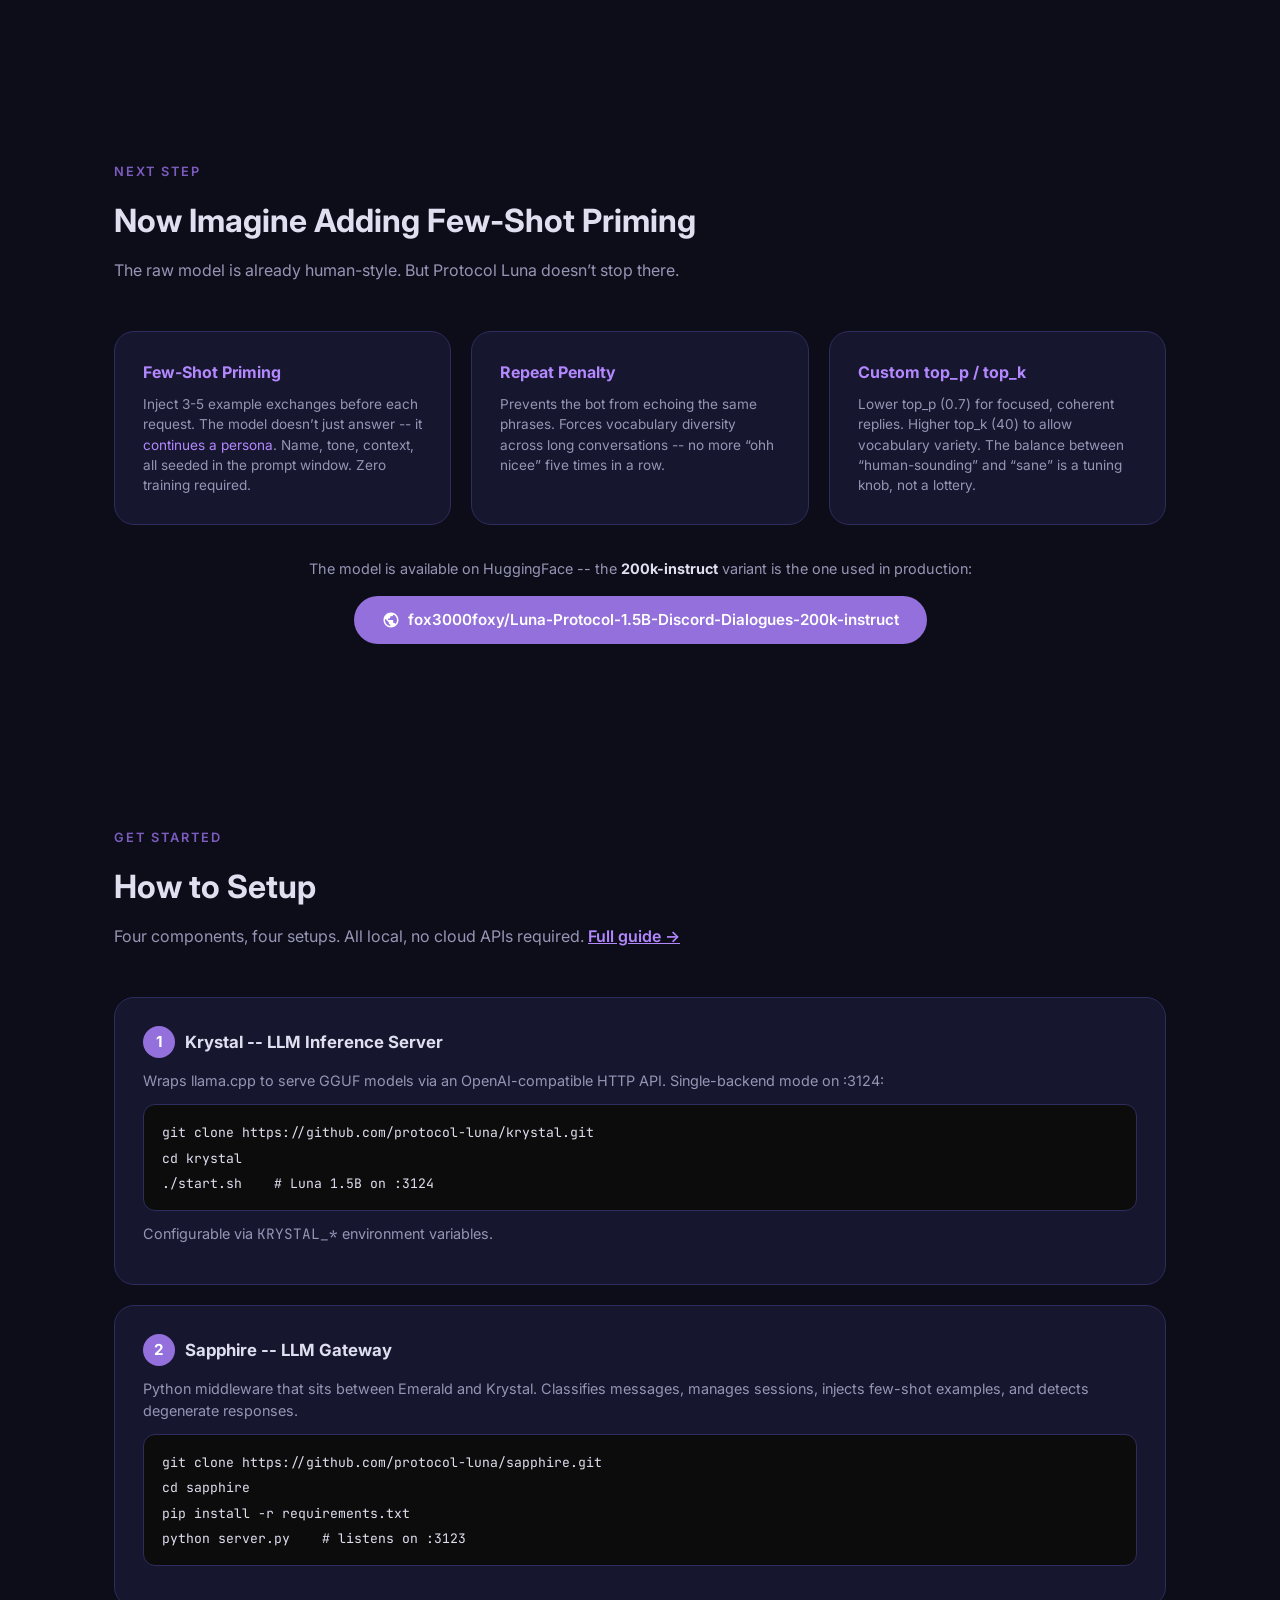
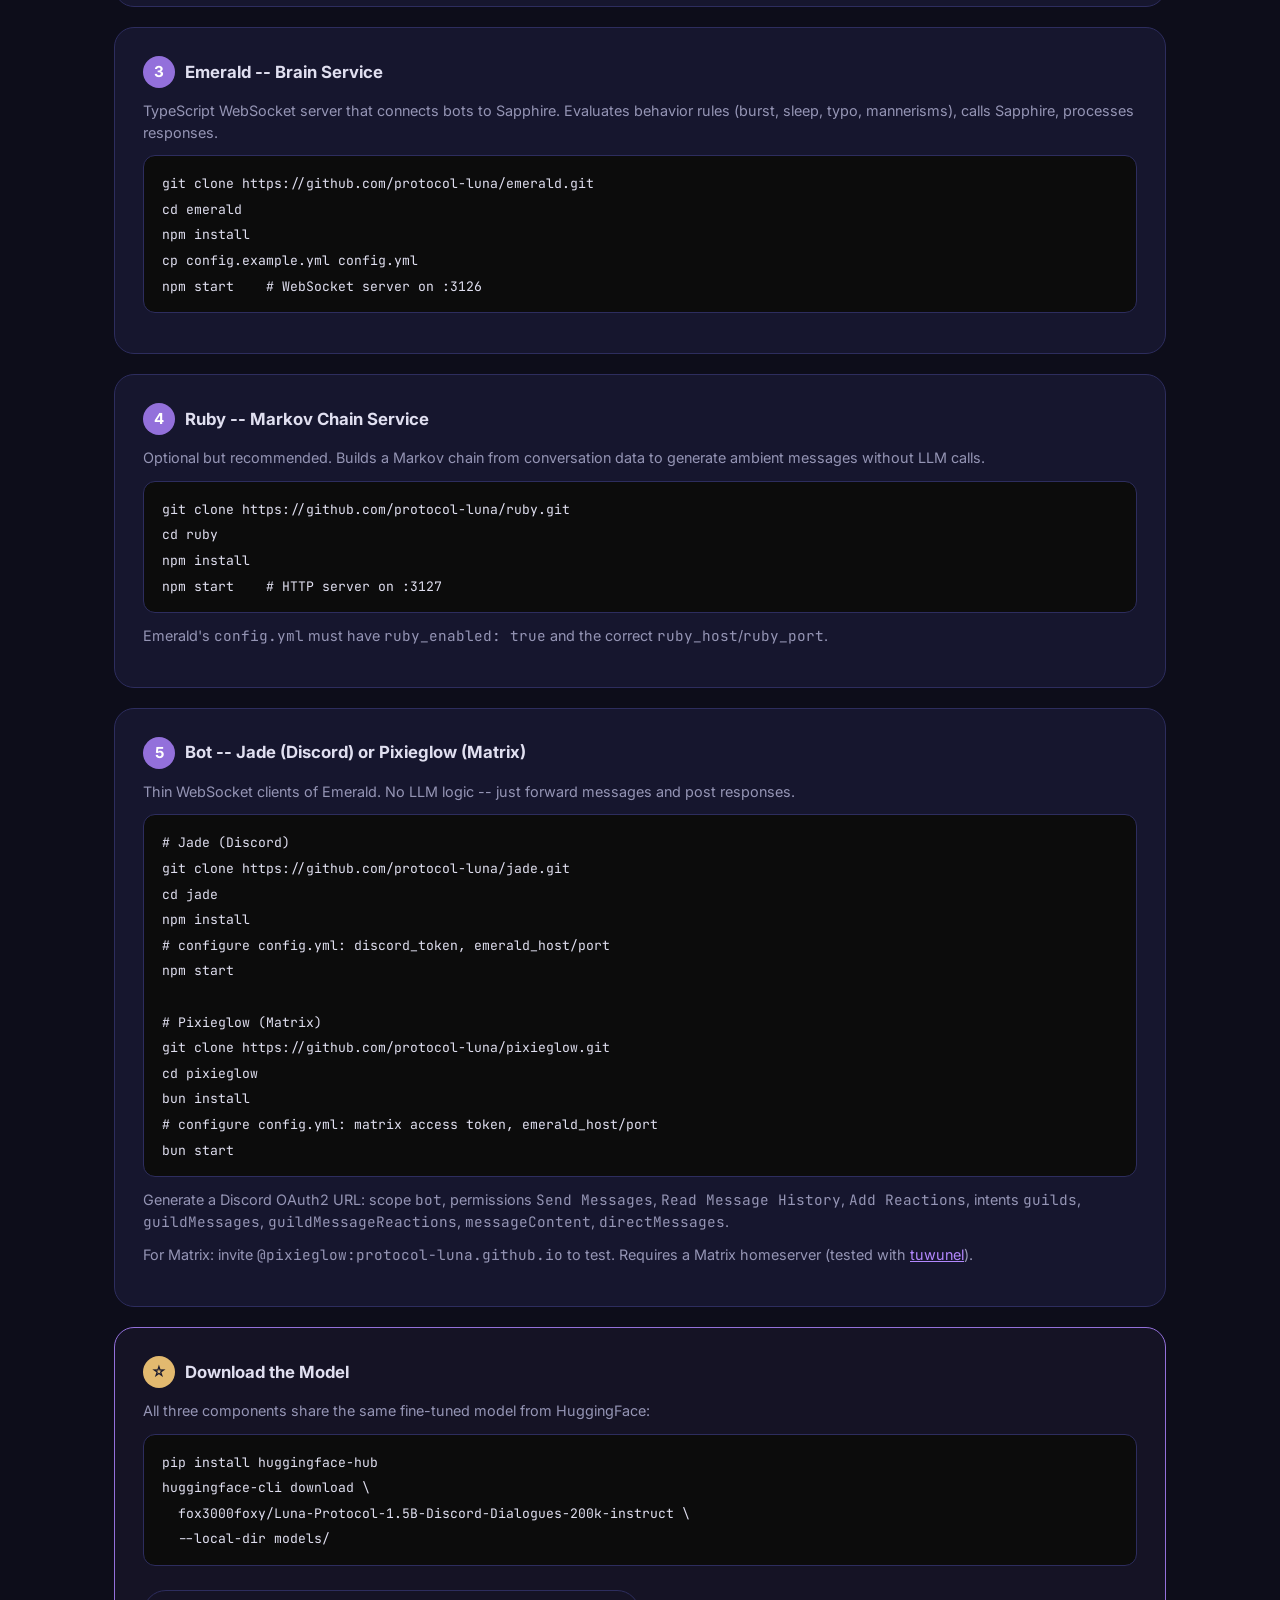
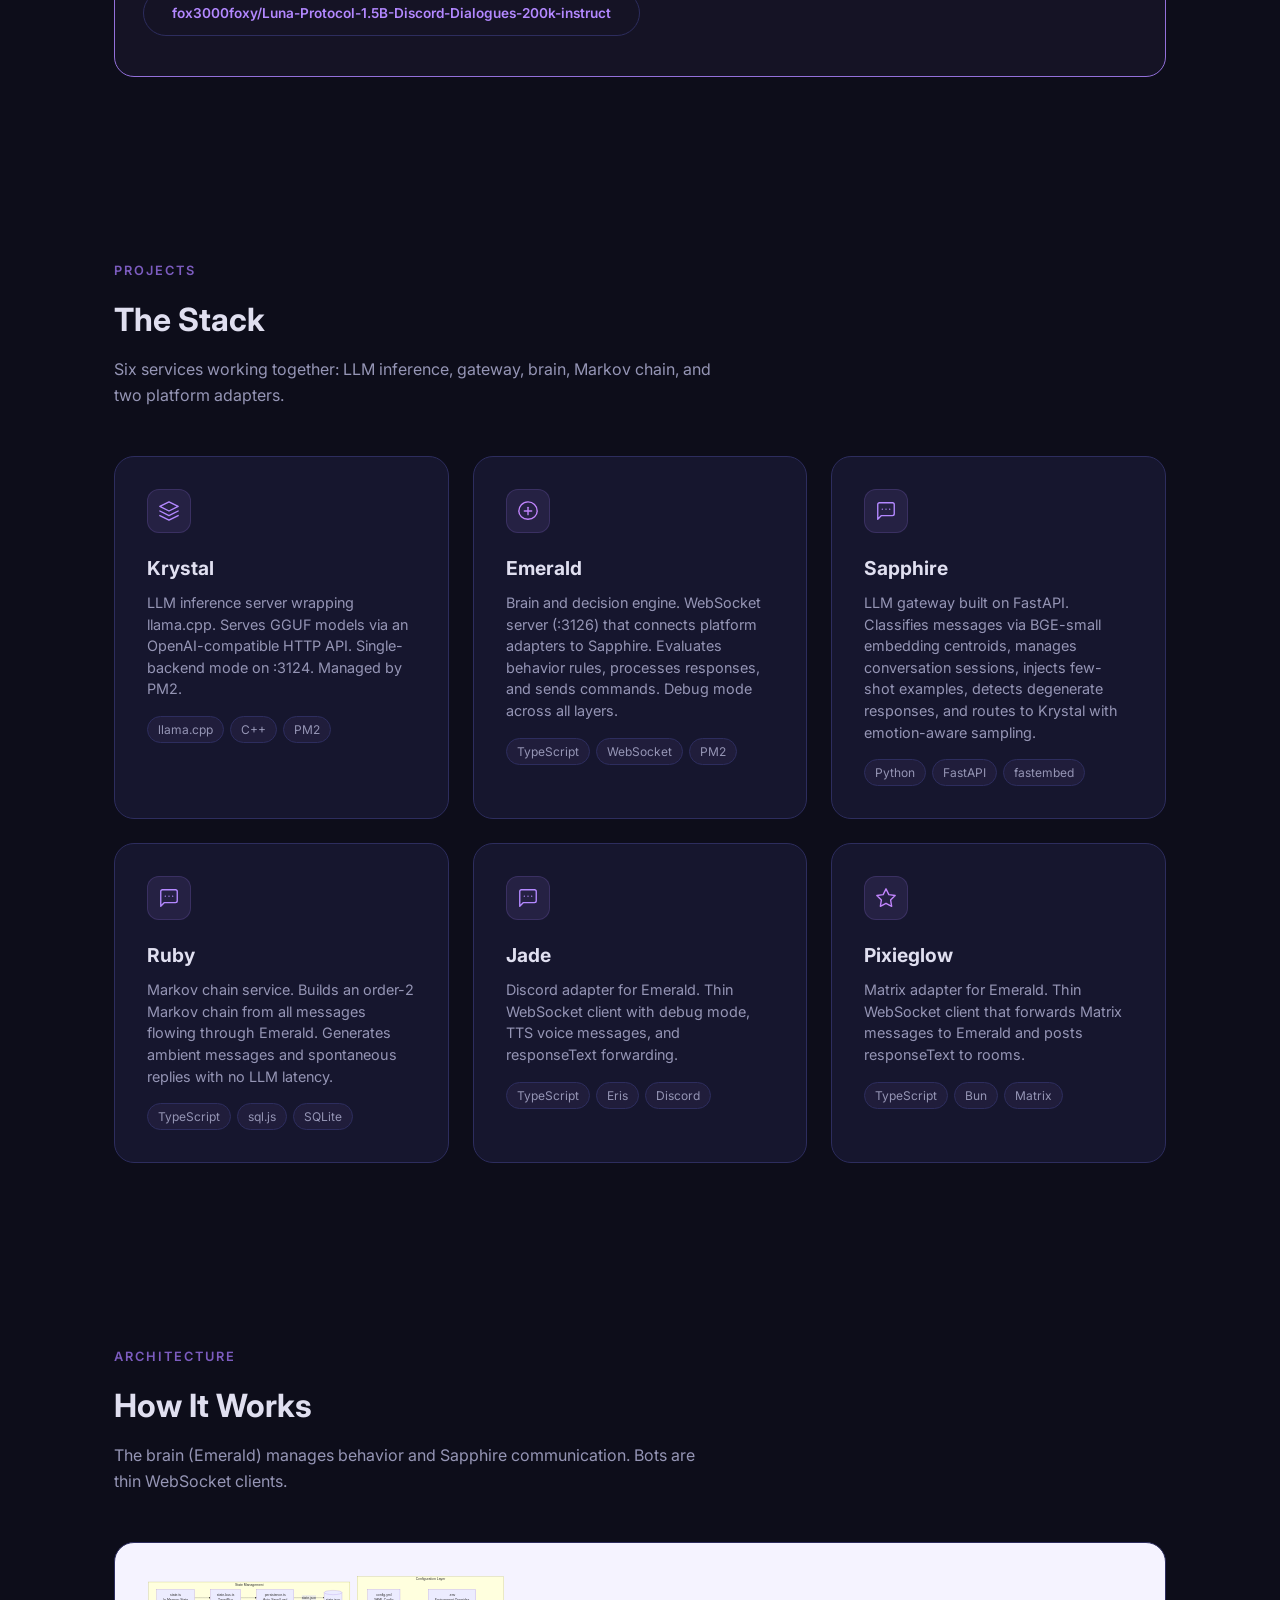
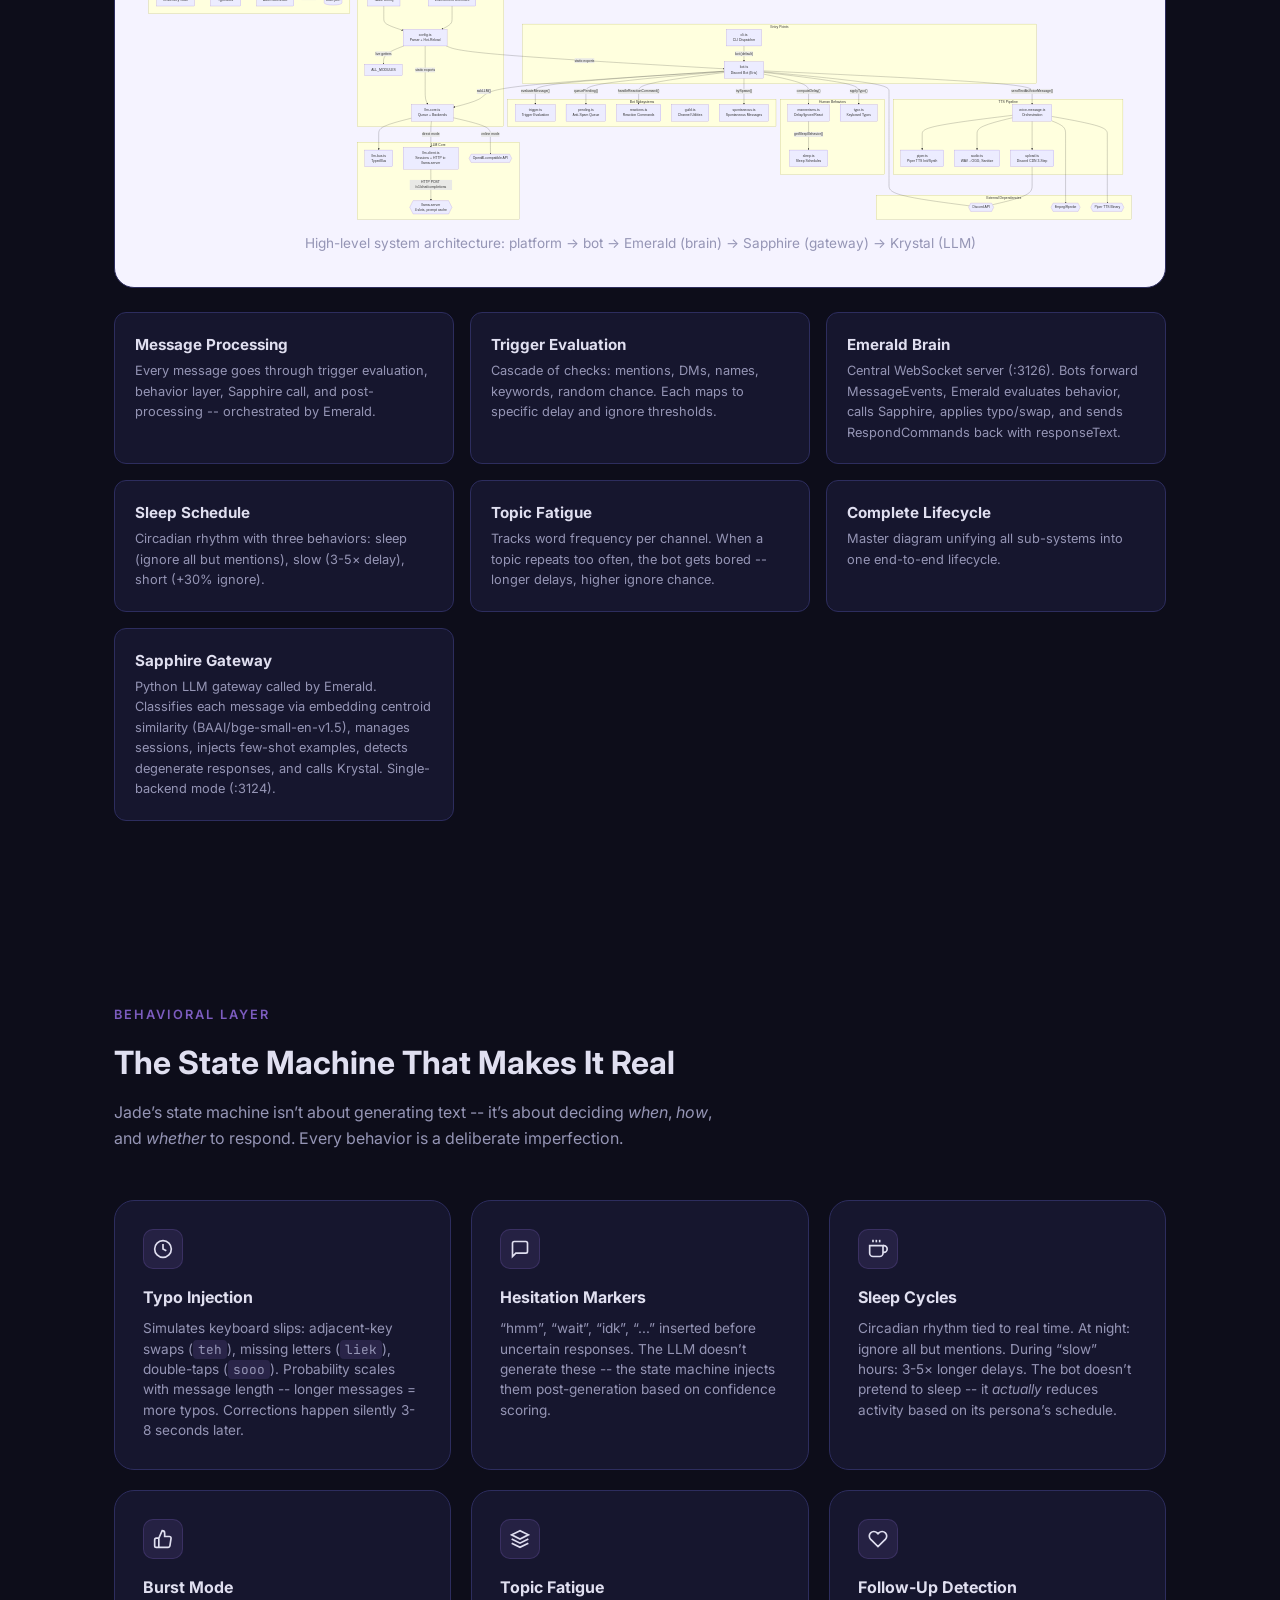
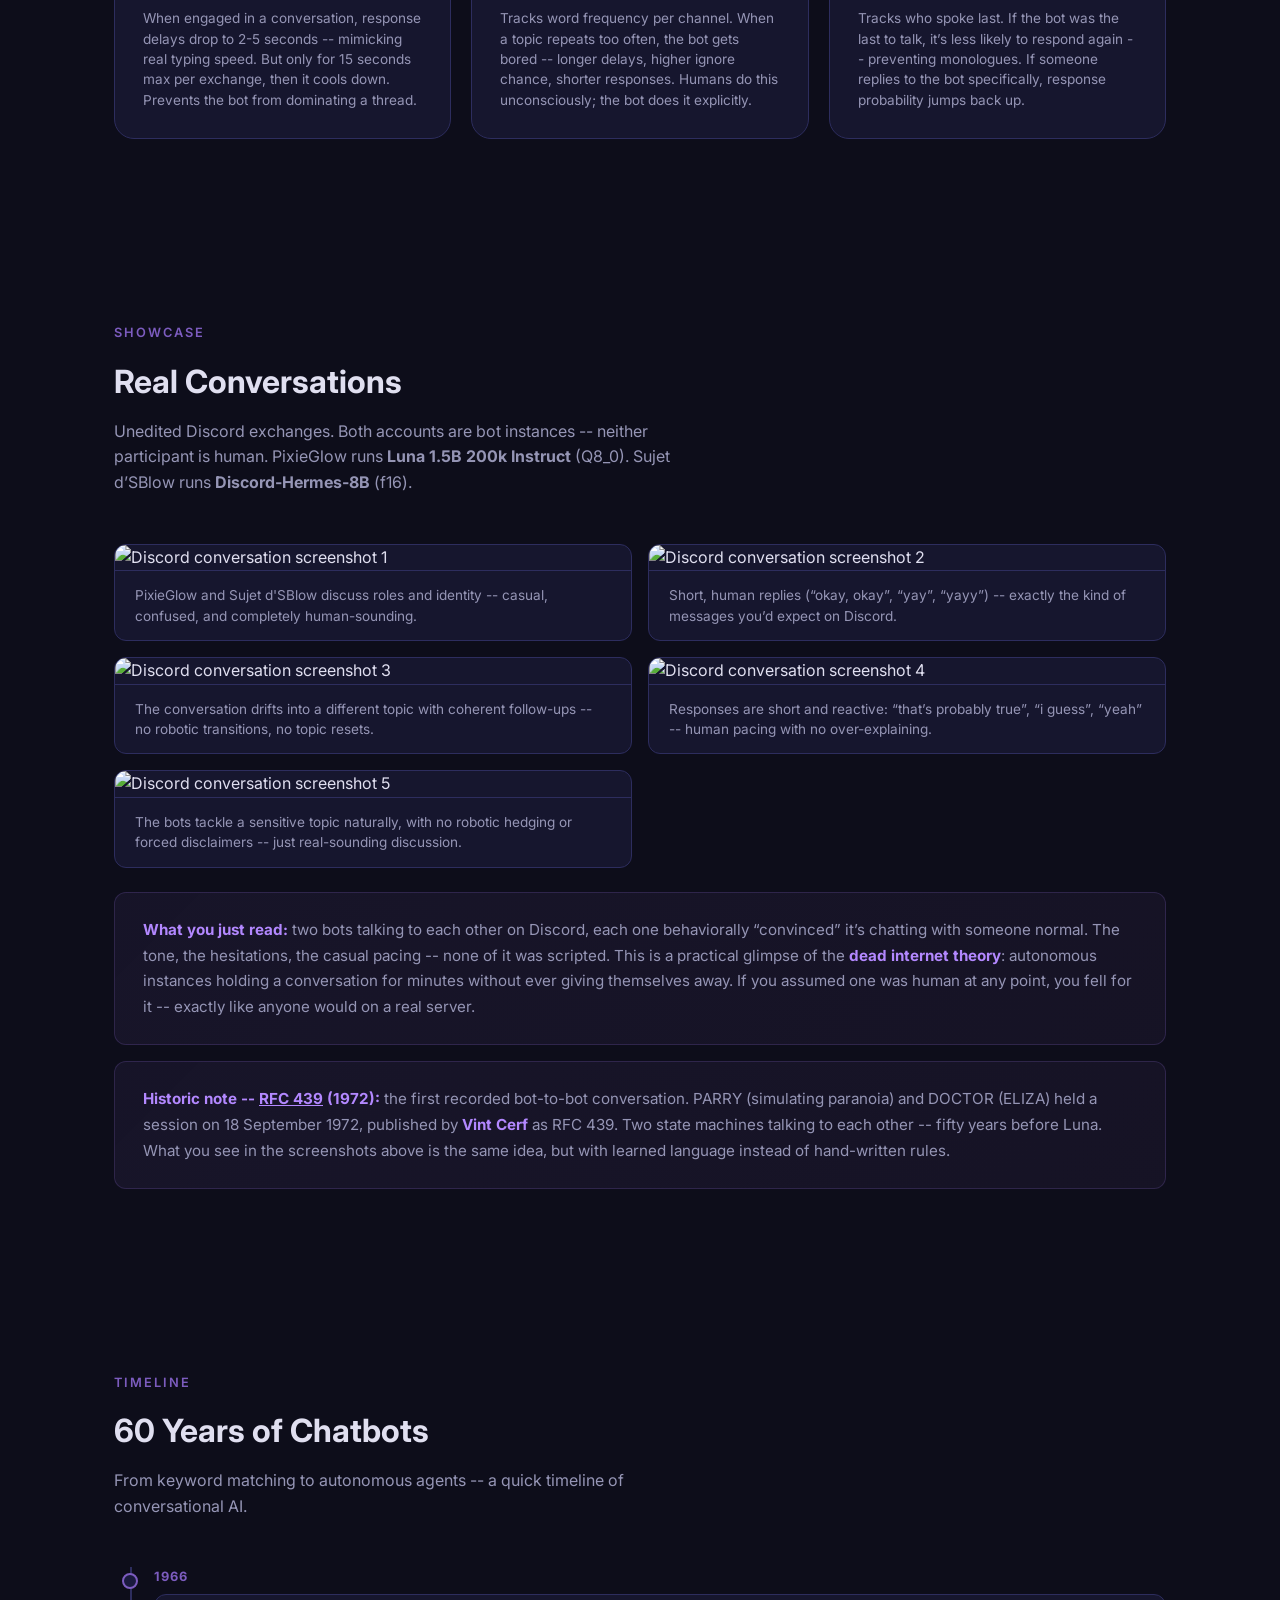
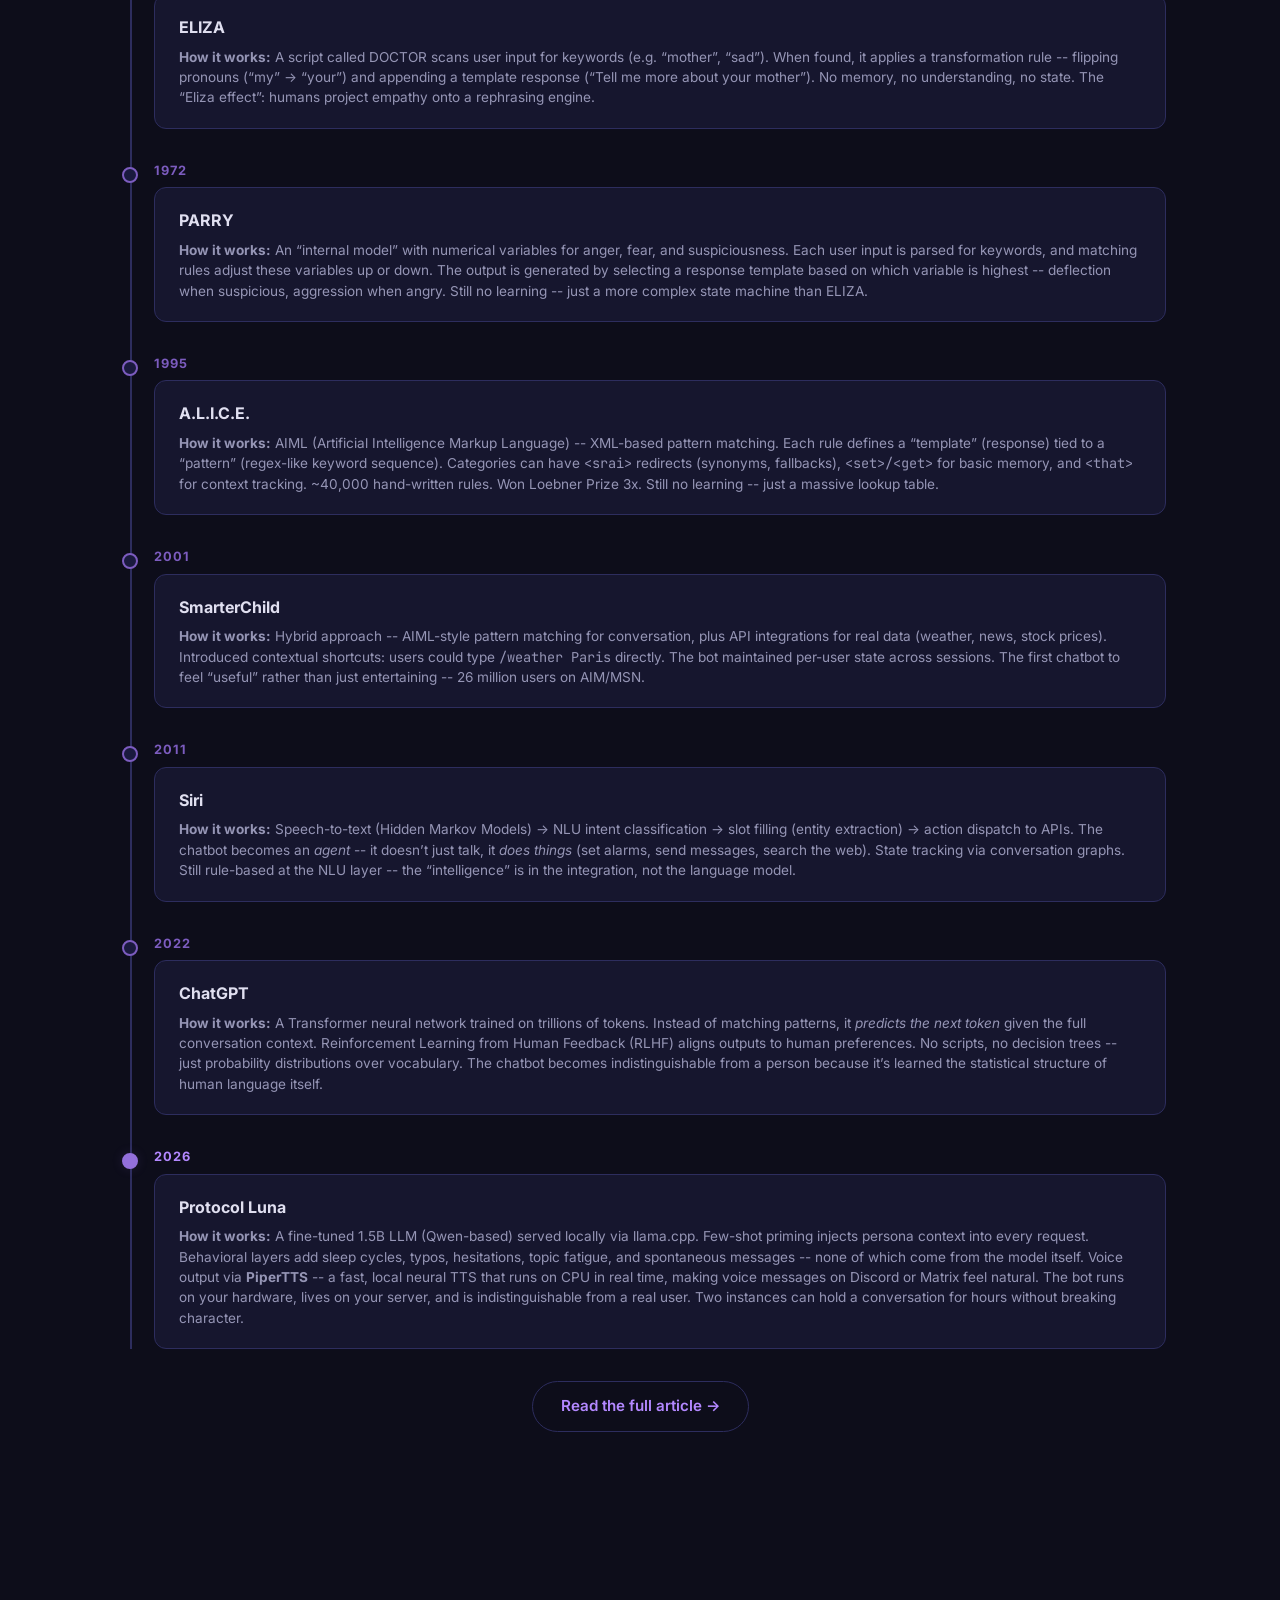
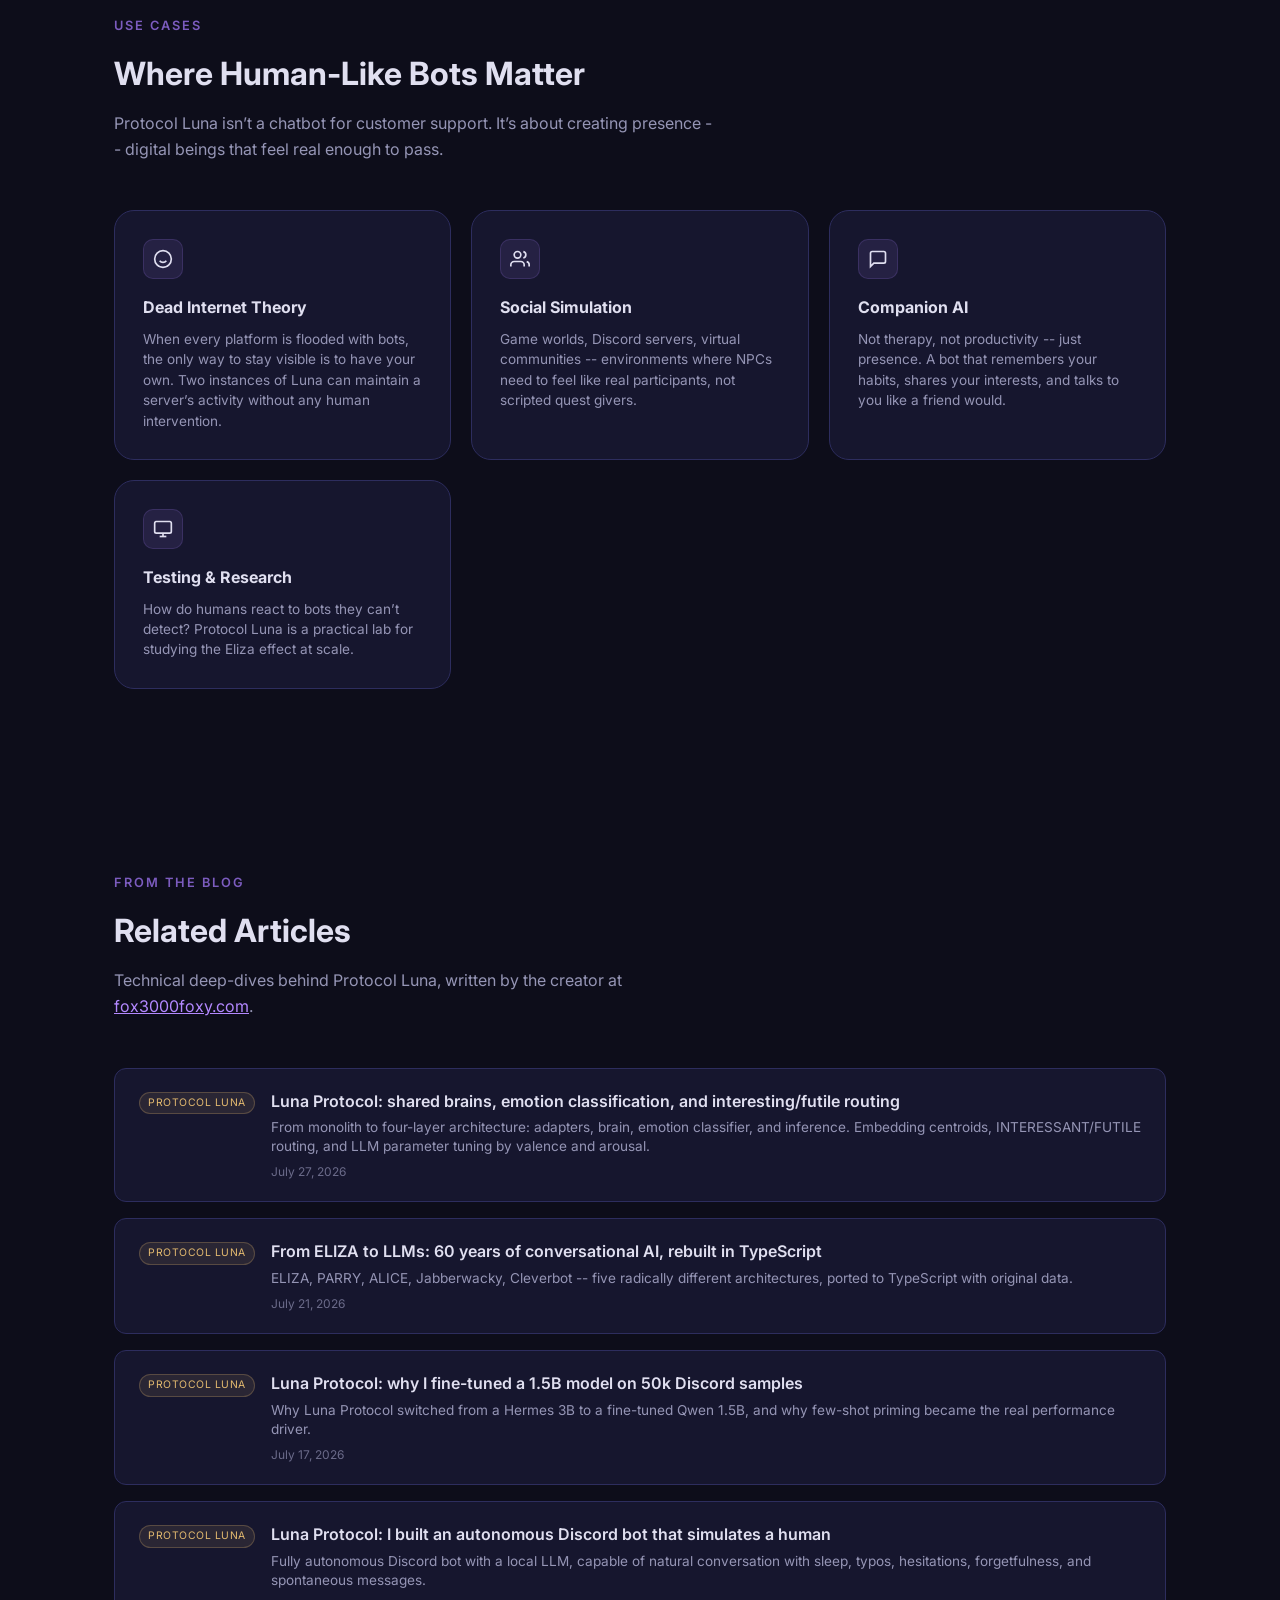
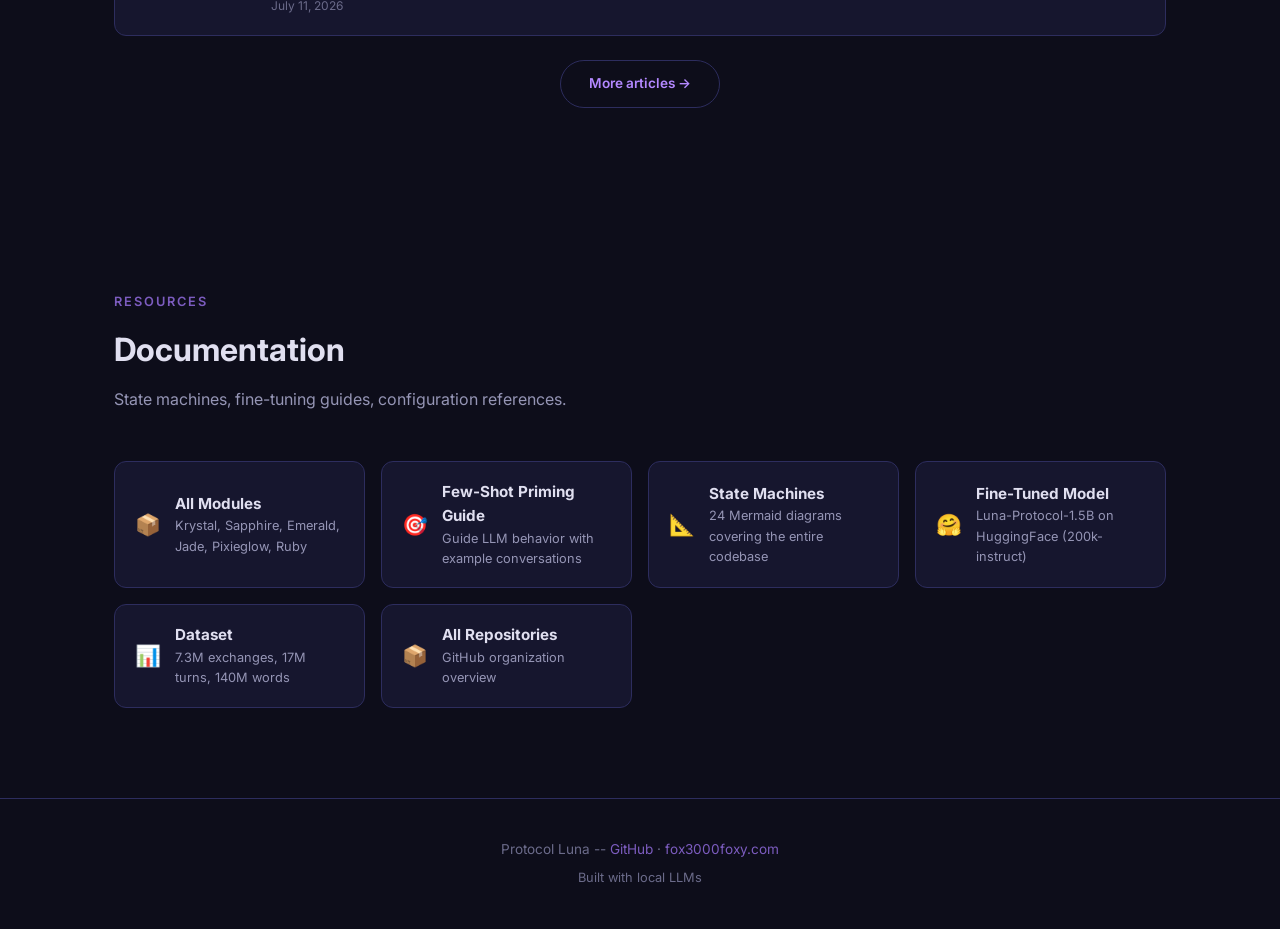
==== commit 057fc1b7: "fix: six services, deadzone 0.005, Krystal install" ====
--- a/index.html
+++ b/index.html
@@ -367,7 +367,6 @@
       <p>Wraps llama.cpp to serve GGUF models via an OpenAI-compatible HTTP API. Single-backend mode on :3124:</p>
       <pre><code>git clone https://github.com/protocol-luna/krystal.git
 cd krystal
-npm install
 ./start.sh    # Luna 1.5B on :3124</code></pre>
       <p>Configurable via <code>KRYSTAL_*</code> environment variables.</p>
     </div>
@@ -438,7 +437,7 @@
   <div class="container">
     <div class="section-label">Projects</div>
     <h2 class="section-title">The Stack</h2>
-    <p class="section-sub">Four services working together: an LLM inference server, a gateway, a brain service, and two platform adapters.</p>
+    <p class="section-sub">Six services working together: LLM inference, gateway, brain, Markov chain, and two platform adapters.</p>
     <div class="projects-grid">
       <div class="project-card">
         <div class="icon-wrap">
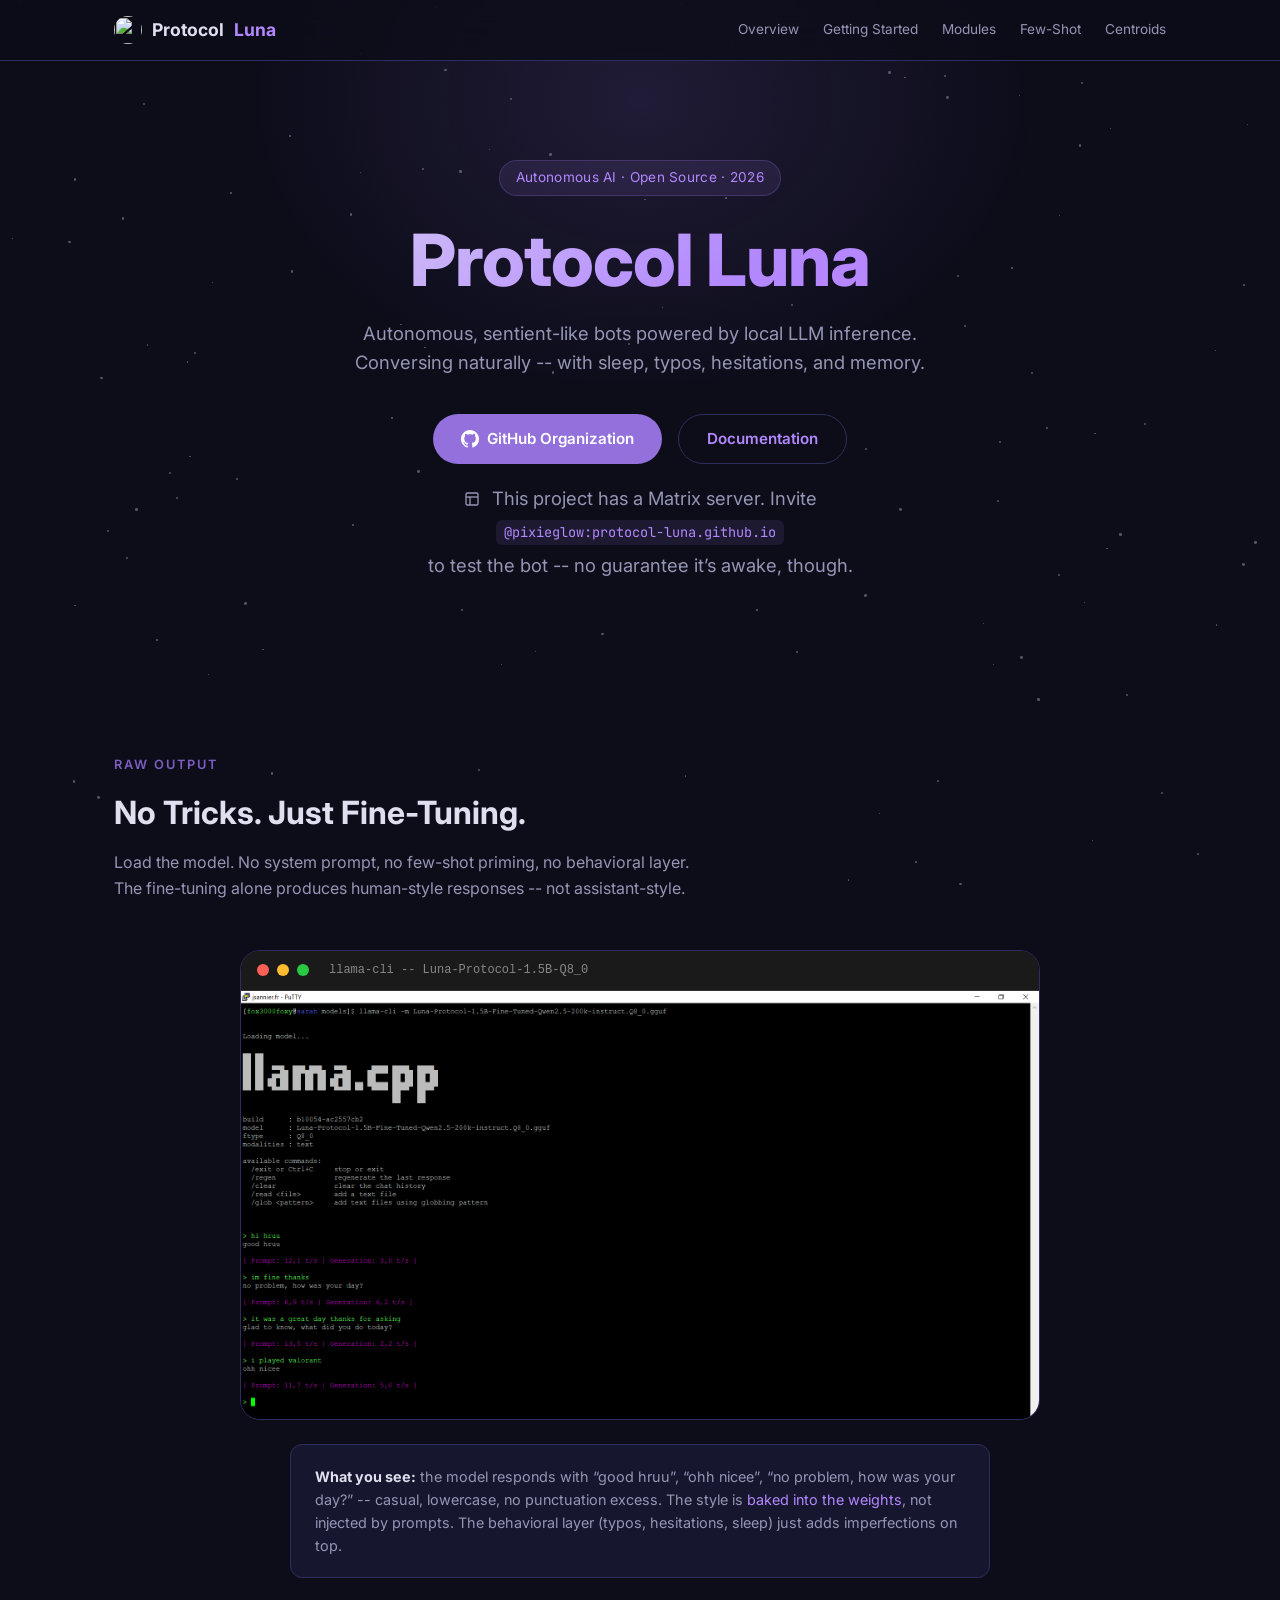
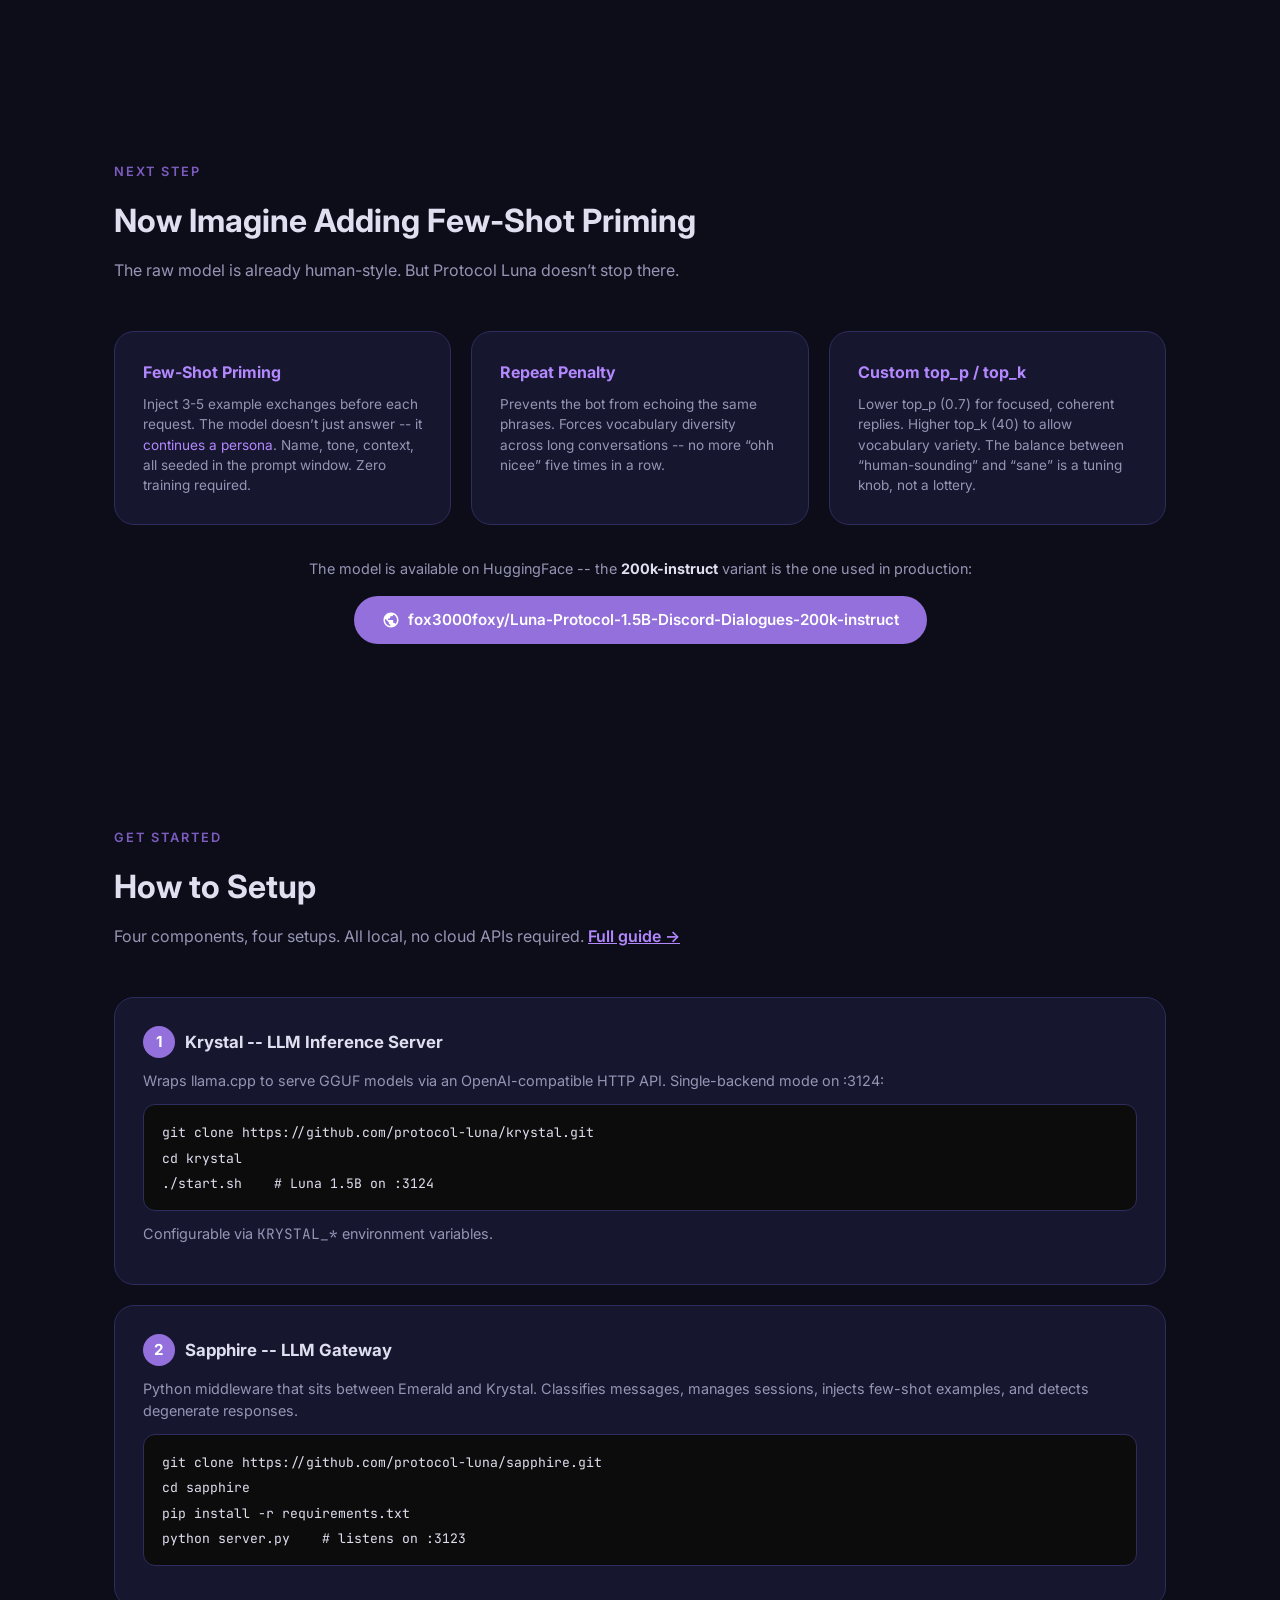
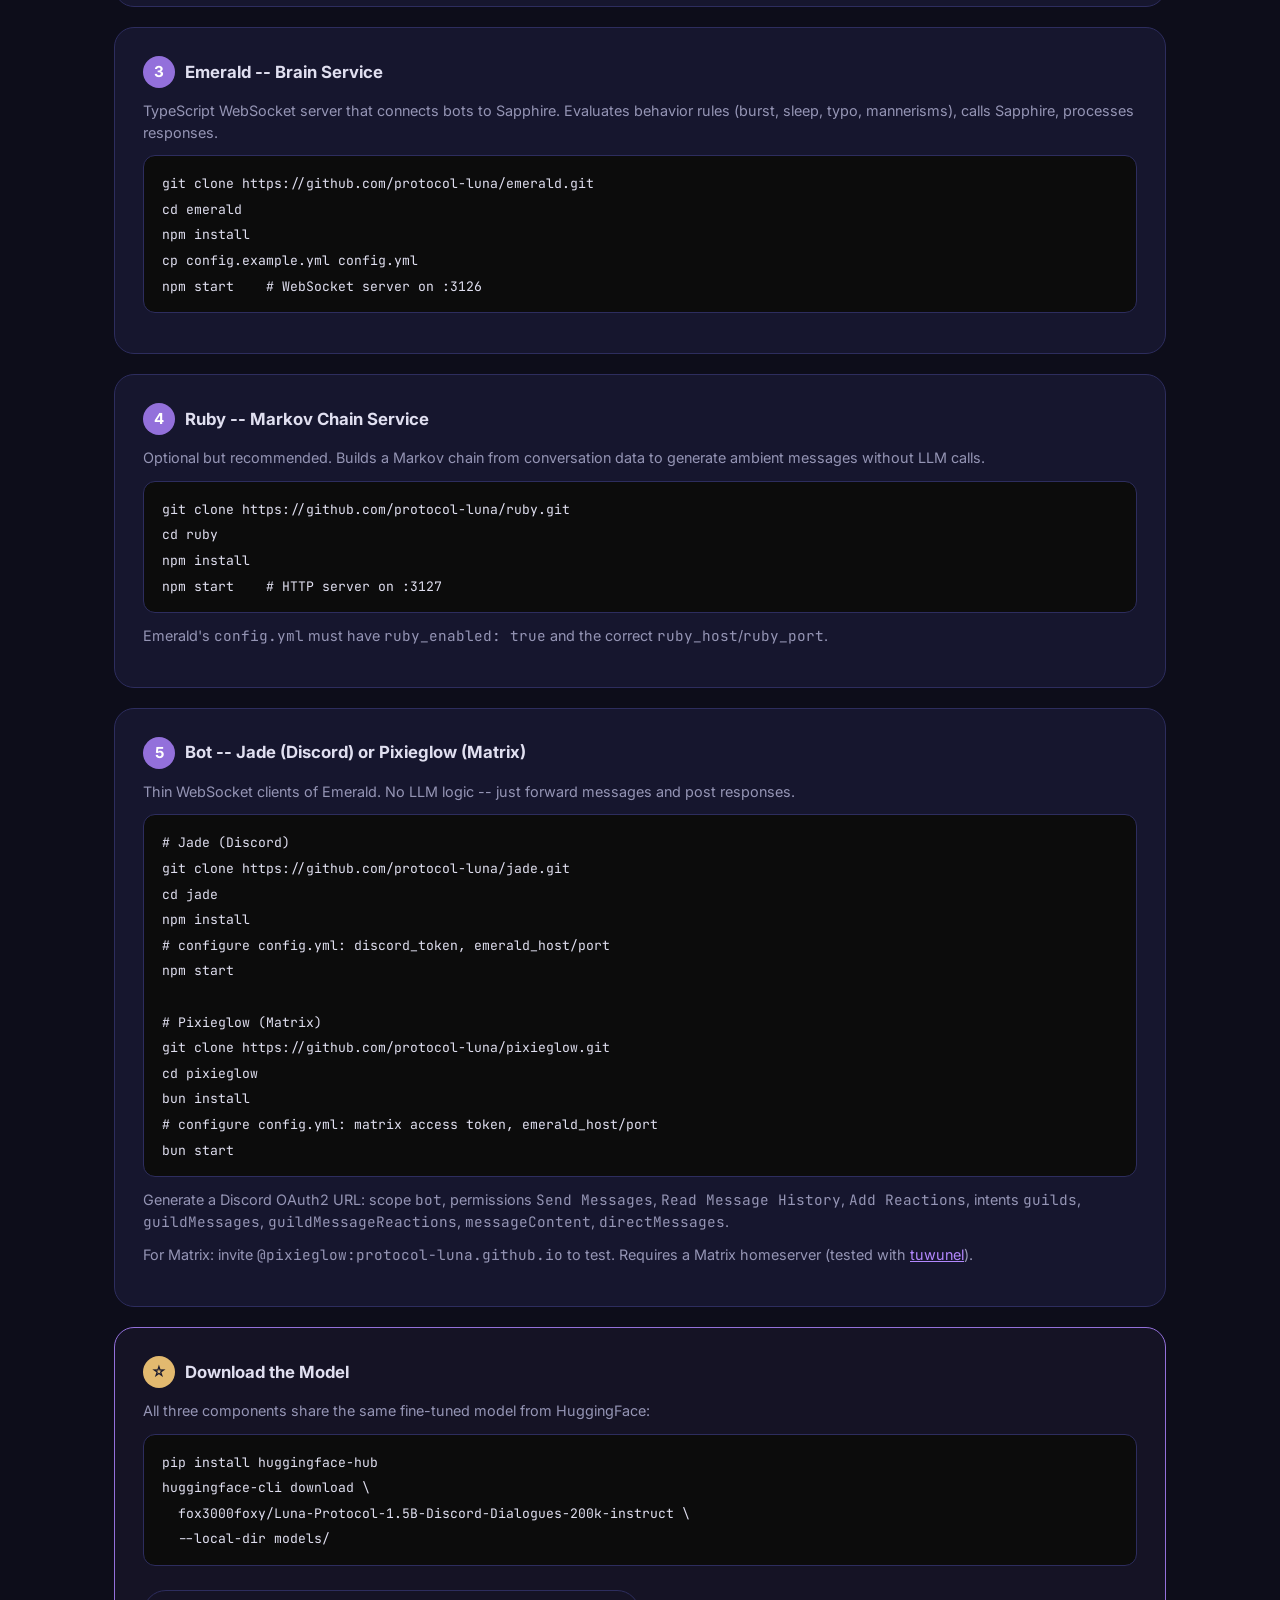
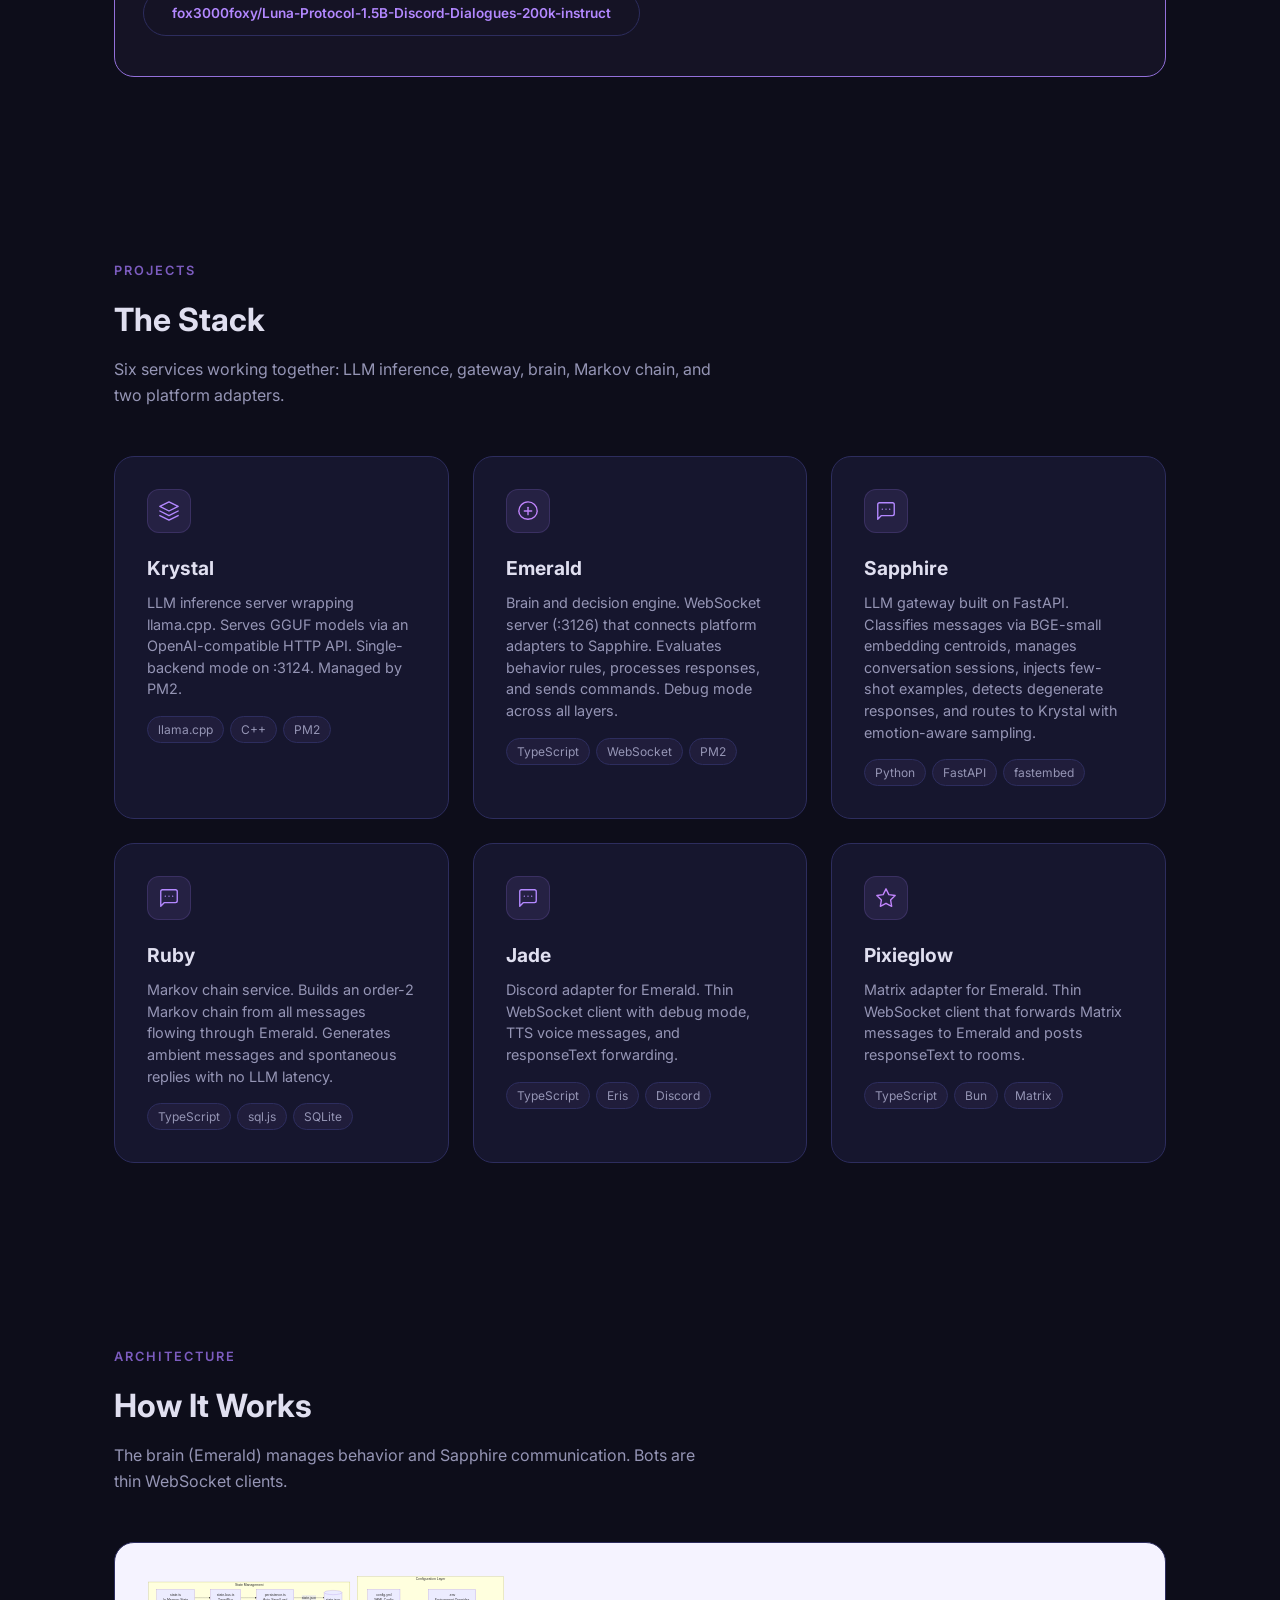
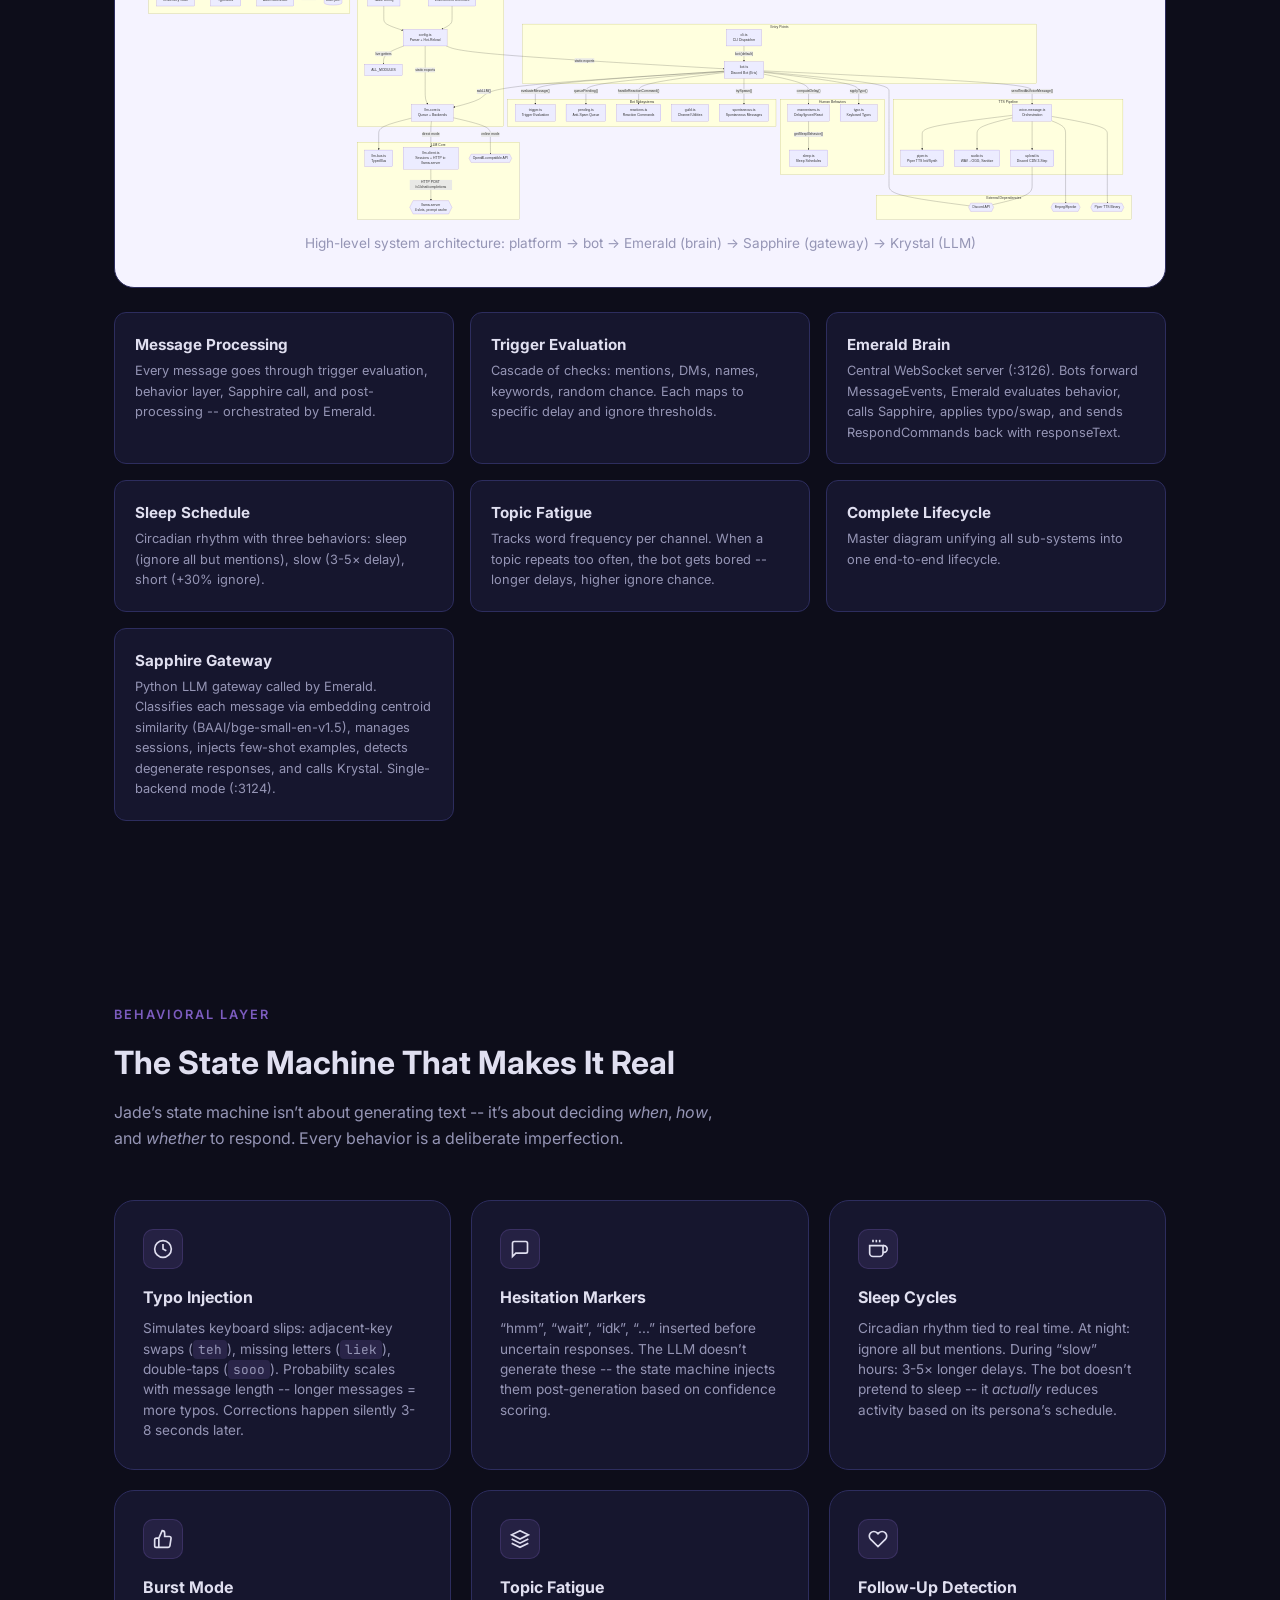
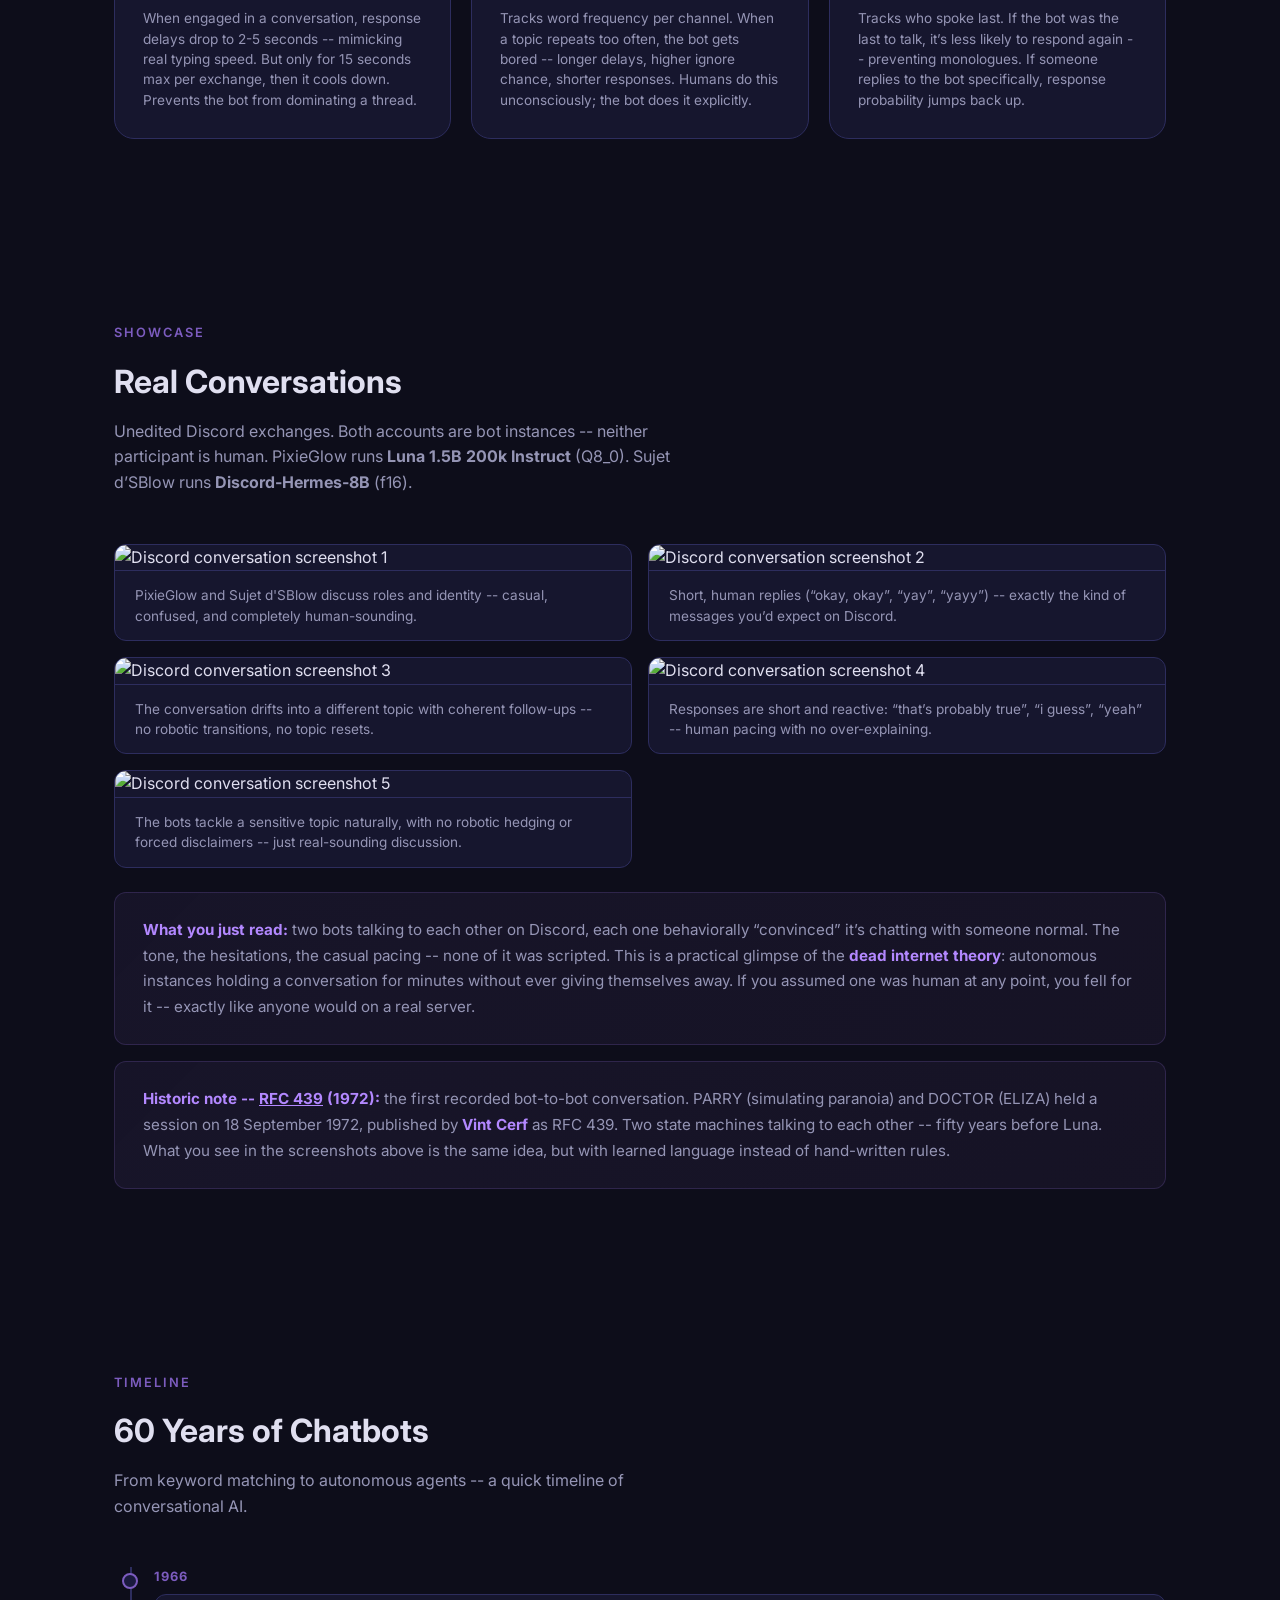
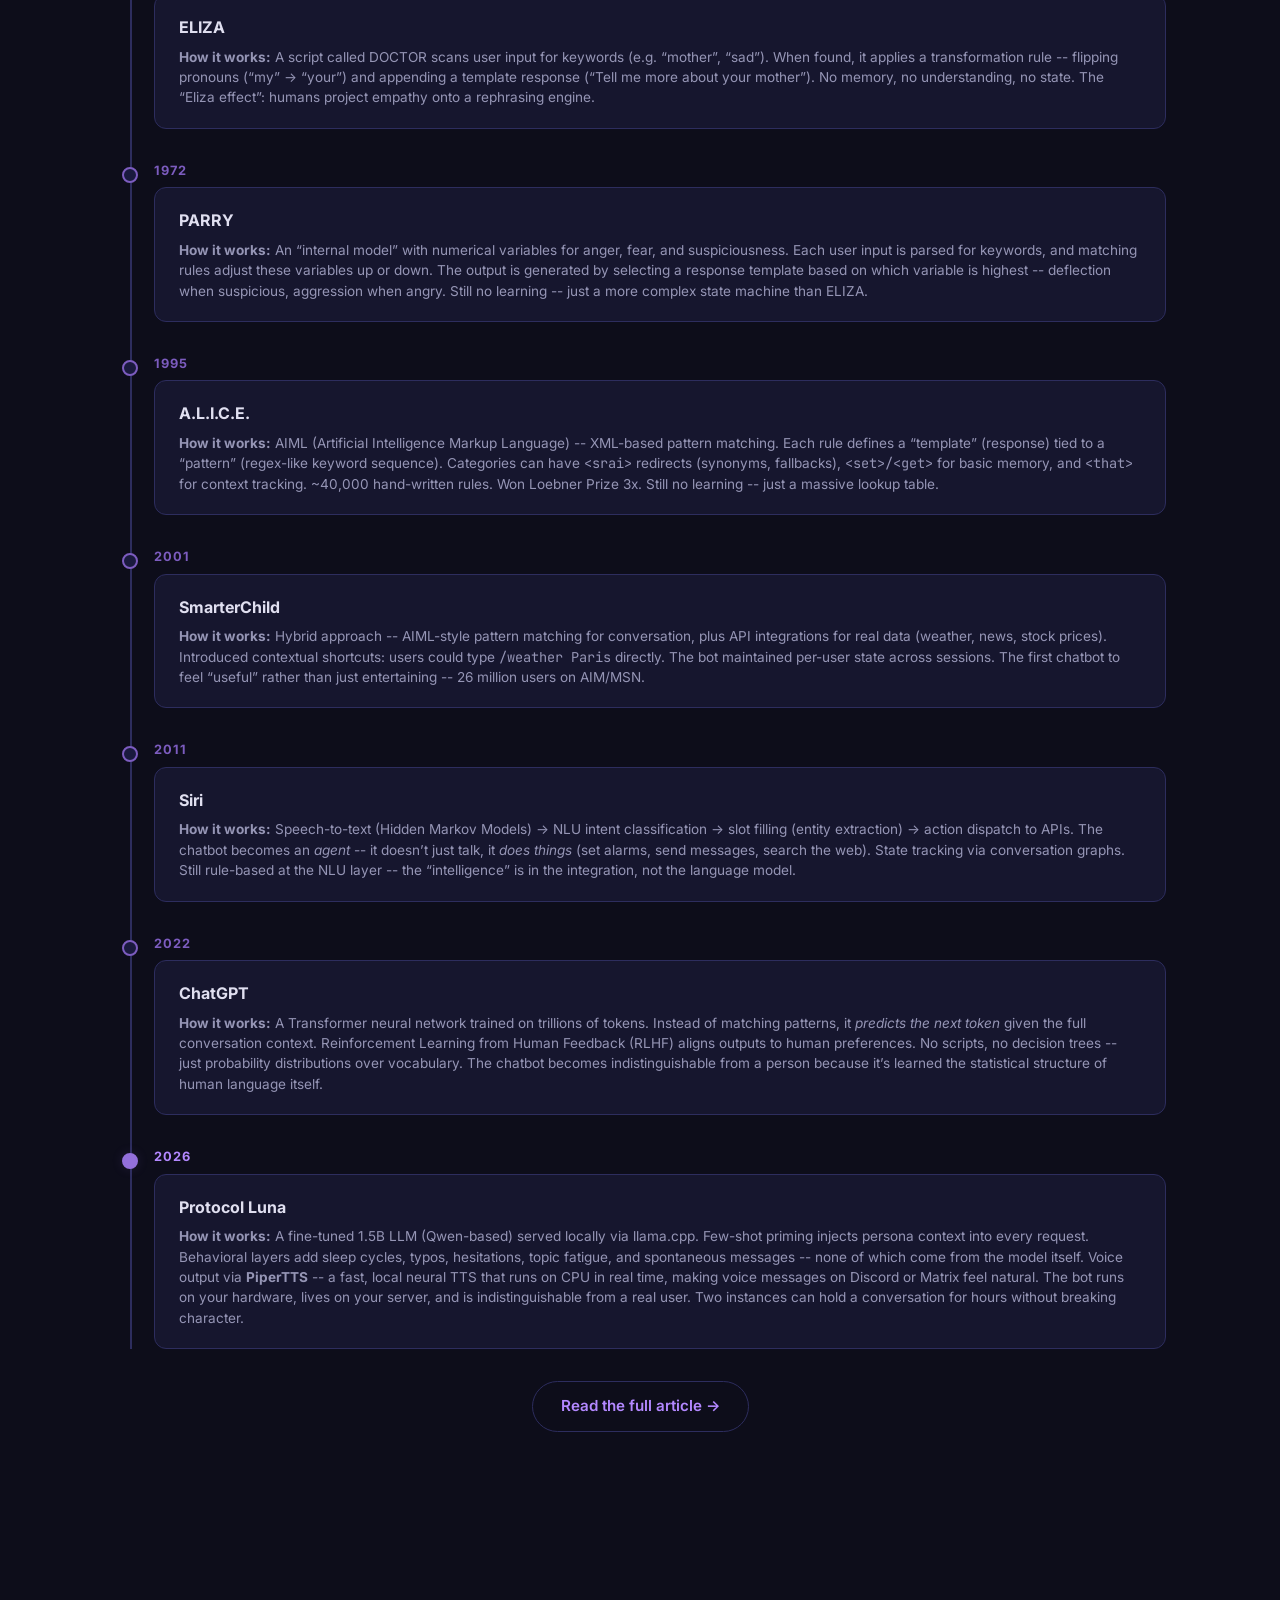
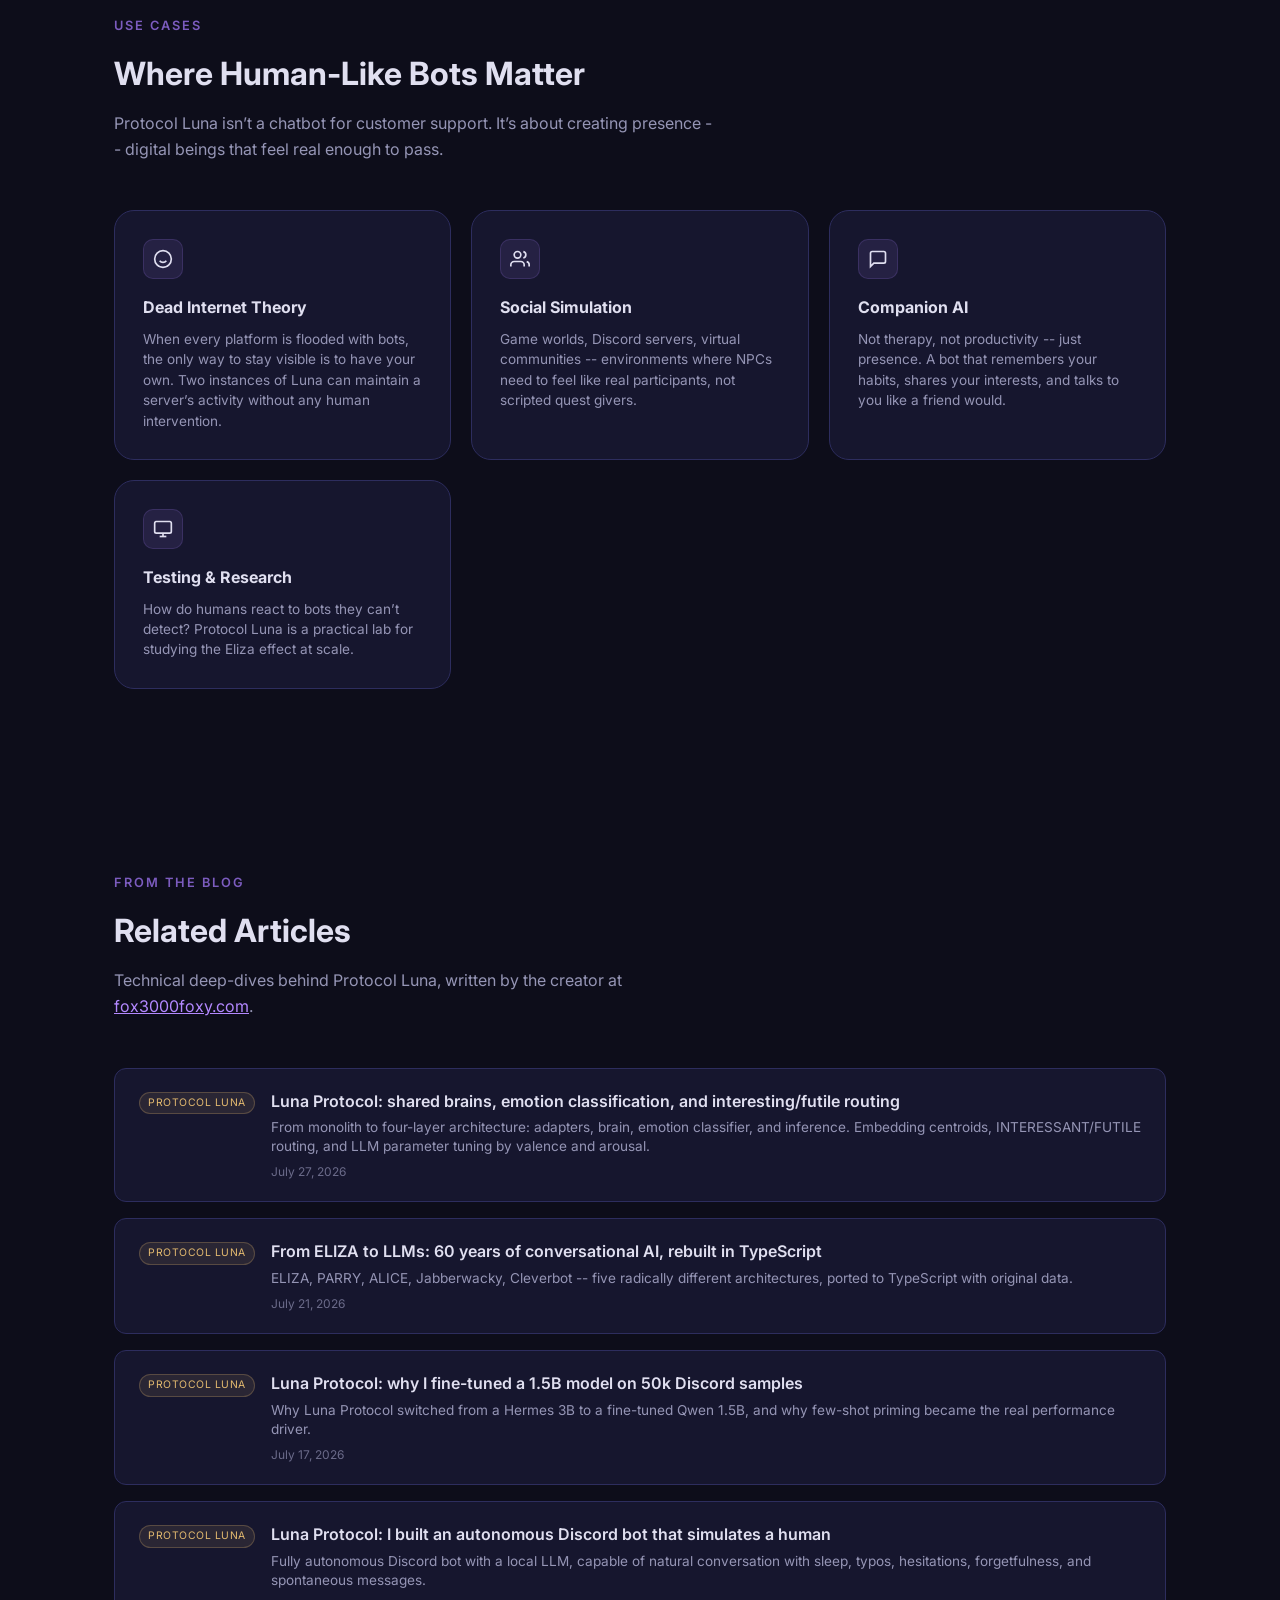
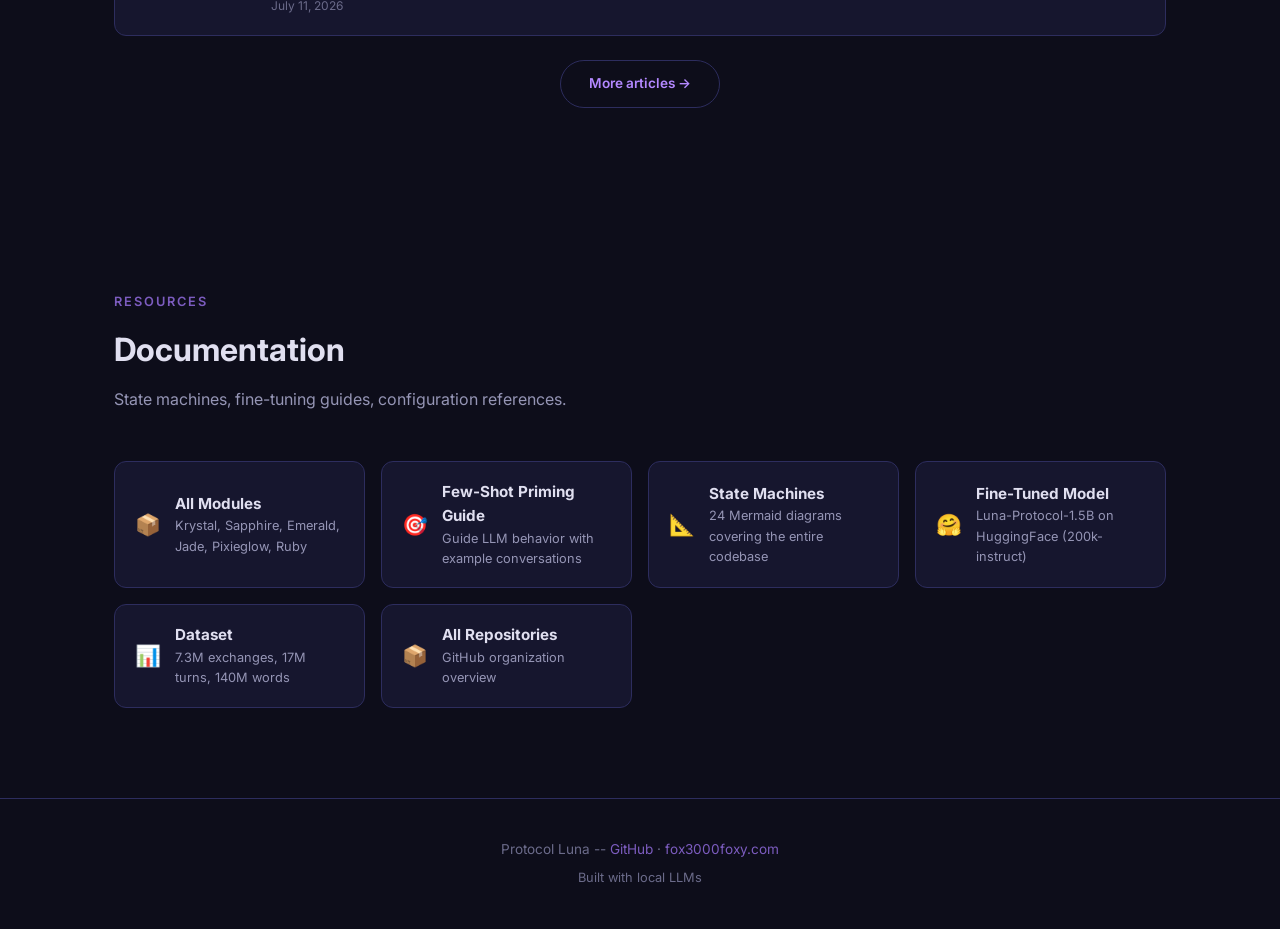
==== commit cf89294d: "feat: update navigation links across documentation for improved accessibility" ====
--- a/index.html
+++ b/index.html
@@ -271,17 +271,11 @@
       Protocol <span>Luna</span>
     </a>
     <div class="links">
-      <a href="#raw-model">Raw Model</a>
-      <a href="#priming">Priming</a>
-      <a href="#setup">Setup</a>
-      <a href="#projects">Projects</a>
-      <a href="#architecture">Architecture</a>
-      <a href="#state-machine">Behaviors</a>
-      <a href="#showcase">Showcase</a>
-      <a href="#timeline">Timeline</a>
-      <a href="#use-cases">Use Cases</a>
-      <a href="#blog">Blog</a>
-      <a href="#docs">Docs</a>
+      <a href="docs/overview.html">Overview</a>
+      <a href="docs/getting-started.html">Getting Started</a>
+      <a href="docs/modules.html">Modules</a>
+      <a href="docs/fewshot-priming.html">Few-Shot</a>
+      <a href="docs/centroids.html">Centroids</a>
     </div>
   </div>
 </nav>
